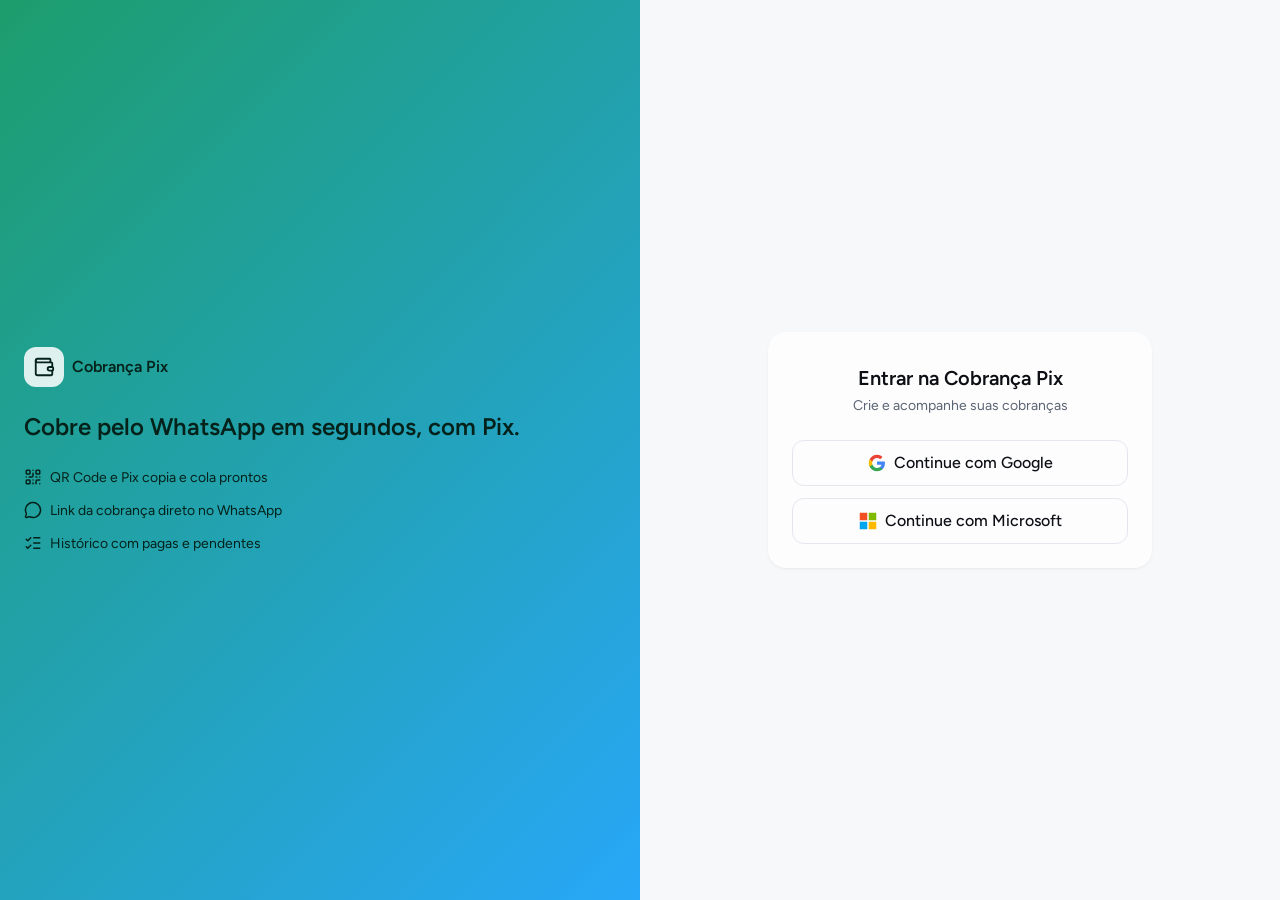
==== login/index.html @ 99c98aac "Add files via upload" ====
<!doctype html>
<html lang="pt-BR"><head><link rel="stylesheet" crossorigin="anonymous" href="../css/main.1mgw9ih.css"><script data-track="">
(function () {
  var cfg = {"appId":"84fa9132-99d2-4d0a-8818-db6a992c9d3e","deployId":"18c16224-7fca-413d-88d0-ad668a0b59cf","baseUrl":"https://beta.mitralab.io/audience","publicPath":"/public/v1/batches","authenticatedPath":"/api/v1/batches","contentType":"text/plain;charset=UTF-8","hostParam":"previewHost","publishedSurface":"published","builderSurface":"builder","sessionStore":"localStorage","sessionKey":"mitra_usage_session_84fa9132-99d2-4d0a-8818-db6a992c9d3e","policyKey":"mitra_usage_policy_84fa9132-99d2-4d0a-8818-db6a992c9d3e","previewKey":"mitra_usage_preview_84fa9132-99d2-4d0a-8818-db6a992c9d3e","parentKey":"mitra_usage_parent_84fa9132-99d2-4d0a-8818-db6a992c9d3e","deviceKey":"mitra_usage_device","authKey":"mitra_auth_84fa9132-99d2-4d0a-8818-db6a992c9d3e","legacyAuthKey":"mitra-session","probeKey":"mitra_usage_probe","tickMs":15000,"firstIntervalMs":30000,"intervalMs":600000,"minIntervalMs":60000,"maxIntervalMs":3600000,"maxRetryAfterMs":86400000,"idleTimeoutMs":1800000,"maxSessionMs":43200000,"activityWindowMs":60000,"minSessionMs":60000,"maxCreditMs":45000,"maxKeepaliveBytes":61440,"maxEvents":50,"maxPending":20,"maxPathKeys":200,"maxPath":1024,"maxOrigin":512};

  var start = function () {
    try {
      var now = function () { return Date.now(); };

      var uuid = function () {
        try { return crypto.randomUUID(); } catch (e) {
          return "xxxxxxxx-xxxx-4xxx-yxxx-xxxxxxxxxxxx".replace(/[xy]/g, function (c) {
            var r = (Math.random() * 16) | 0;
            return (c === "x" ? r : ((r & 0x3) | 0x8)).toString(16);
          });
        }
      };

      var uuidV7 = function () {
        var r = uuid().replace(/-/g, "");
        var ts = ("000000000000" + now().toString(16)).slice(-12);
        var variant = ((parseInt(r.charAt(16), 16) & 0x3) | 0x8).toString(16);
        return ts.slice(0, 8) + "-" + ts.slice(8) + "-7" + r.slice(1, 4) + "-"
          + variant + r.slice(17, 20) + "-" + r.slice(20);
      };

      var openStore = function (name) {
        var live = true, memo = {};
        try {
          window[name].setItem(cfg.probeKey, "1");
          window[name].removeItem(cfg.probeKey);
        } catch (e) { live = false; }
        return {
          get: function (key) {
            if (live) {
              try { return window[name].getItem(key); } catch (e) { live = false; }
            }
            return Object.prototype.hasOwnProperty.call(memo, key) ? memo[key] : null;
          },
          set: function (key, value) {
            if (live) {
              try { window[name].setItem(key, value); return; } catch (e) { live = false; }
            }
            memo[key] = value;
          }
        };
      };

      var local = openStore("localStorage");
      var tab = openStore("sessionStorage");
      var store = cfg.sessionStore === "localStorage" ? local : openStore(cfg.sessionStore);

      var framed = true;
      try { framed = window.parent !== window; } catch (e) { framed = true; }
      var previewed = String(location.hash || "").indexOf(cfg.hostParam) !== -1;
      if (previewed) { tab.set(cfg.previewKey, "1"); }
      var surface = previewed || (framed && tab.get(cfg.previewKey))
        ? cfg.builderSurface
        : cfg.publishedSurface;

      var declaredHost = function () {
        try {
          return new URLSearchParams(String(location.hash || "").replace(/^#/, ""))
            .get(cfg.hostParam);
        } catch (e) { return null; }
      };

      var addressOf = function (value) {
        try {
          var url = new URL(value);
          if (!/^https?:$/.test(url.protocol)) { return null; }
          if (url.origin.length > cfg.maxOrigin || url.origin === location.origin) { return null; }
          // a referrer policy trims the address down to the origin plus "/", so a bare root
          // tells nothing about the path
          var whole = url.pathname === "/" ? url.origin : url.origin + url.pathname;
          return whole.length <= cfg.maxOrigin ? whole : url.origin;
        } catch (e) { return null; }
      };

      var framedAddress = function () {
        var referred = null;
        try { referred = addressOf(String(document.referrer || "")); } catch (e) {}
        var top = null;
        try {
          // the chain carries origins only, and Firefox carries no chain at all
          var chain = location.ancestorOrigins;
          top = chain && chain.length ? addressOf(String(chain[chain.length - 1])) : null;
        } catch (e) {}
        if (!referred || !top) { return referred || top; }
        // the referrer names the immediate parent, so under nesting it can be the intermediary;
        // the top wins and the intermediary path does not travel pinned to it
        try { return new URL(referred).origin === top ? referred : top; } catch (e) { return top; }
      };

      var parentKey = cfg.parentKey + "_" + surface;
      var declared = surface === cfg.builderSurface ? declaredHost() : null;
      var parentOrigin = null;
      if (declared) {
        parentOrigin = addressOf(declared);
        tab.set(parentKey, parentOrigin || "");
      } else if (framed) {
        parentOrigin = addressOf(tab.get(parentKey) || "");
        if (!parentOrigin) {
          parentOrigin = framedAddress();
          if (parentOrigin) { tab.set(parentKey, parentOrigin); }
        }
      }

      var sessionKey = cfg.sessionKey + "_" + surface;
      if (!cfg.baseUrl) { return; }

      var deviceId = local.get(cfg.deviceKey) || uuid();
      local.set(cfg.deviceKey, deviceId);

      var UUID = /^[0-9a-f]{8}-[0-9a-f]{4}-[0-9a-f]{4}-[0-9a-f]{4}-[0-9a-f]{12}$/i;
      var subject = function (value) {
        return typeof value === "string" && UUID.test(value) ? value : null;
      };

      var claimsOf = function (token) {
        try {
          var part = token.split(".")[1];
          if (!part) { return null; }
          var base64 = part.replace(/-/g, "+").replace(/_/g, "/");
          var claims = JSON.parse(atob(base64 + "====".slice(0, (4 - (base64.length % 4)) % 4)));
          return claims && typeof claims === "object" ? claims : null;
        } catch (e) { return null; }
      };

      var storedAuth = function (key) {
        try {
          var raw = local.get(key);
          var auth = raw ? JSON.parse(raw) : null;
          if (!auth) { return null; }
          var token = String(auth.token == null ? "" : auth.token)
            .replace(/^\s*(?:bearer\s+)+/i, "").trim();
          var claims = claimsOf(token);
          if (claims && claims.app_id && claims.app_id !== cfg.appId) { return null; }
          var id = subject(auth.user && auth.user.id) || subject(claims && claims.sub);
          if (!token.length && !id) { return null; }
          return { id: id, bearer: token.length ? token : null };
        } catch (e) { return null; }
      };

      var identity = function () {
        var app = storedAuth(cfg.authKey), legacy = storedAuth(cfg.legacyAuthKey);
        var named = (app && app.id ? app : null) || (legacy && legacy.id ? legacy : null);
        return named || app || legacy || { id: null, bearer: null };
      };

      var route = function () {
        // the fragment is read on purpose for the surface, but a name=value segment in it is
        // a parameter, not a route, and the builder carries the preview credential there
        var head = String(location.hash || "").split(/[?&]/)[0];
        var hash = head.indexOf("=") === -1 ? head : "";
        return (location.pathname + hash).slice(0, cfg.maxPath);
      };

      var pathKey = function (value) {
        var hash = 0x811c9dc5;
        for (var i = 0; i < value.length; i += 1) {
          hash = Math.imul(hash ^ value.charCodeAt(i), 0x01000193) >>> 0;
        }
        return hash.toString(36);
      };

      var landed = route();
      var session = null, pending = [], intervalMs = cfg.firstIntervalMs, retired = null;
      var failures = 0, stopped = false, sentEngagedMs = -1;
      var lastTickAt = now(), lastFlushAt = now(), lastActivityAt = now();
      var wasVisible = document.visibilityState === "visible";
      var policy = {
        checkpointIntervalMs: cfg.intervalMs,
        idleTimeoutMs: cfg.idleTimeoutMs,
        maxSessionMs: cfg.maxSessionMs,
        activityWindowMs: cfg.activityWindowMs
      };

      var bounded = function (value, floor, ceiling, fallback) {
        return typeof value === "number" && isFinite(value) && value >= floor
          ? Math.min(value, ceiling)
          : fallback;
      };

      var applyPolicy = function (source) {
        if (!source) { return; }
        policy.checkpointIntervalMs = bounded(
          source.checkpointIntervalMs, cfg.minIntervalMs, cfg.maxIntervalMs, cfg.intervalMs);
        policy.idleTimeoutMs = bounded(
          source.idleTimeoutMs, cfg.minSessionMs, cfg.idleTimeoutMs, cfg.idleTimeoutMs);
        policy.maxSessionMs = bounded(
          source.maxSessionMs, cfg.minSessionMs, cfg.maxSessionMs, cfg.maxSessionMs);
        // idle is the ceiling because a wider window credits a parked tab for the whole window
        policy.activityWindowMs = bounded(
          source.activityWindowMs, cfg.tickMs, policy.idleTimeoutMs,
          Math.min(cfg.activityWindowMs, policy.idleTimeoutMs));
      };

      var savePolicy = function () {
        try { store.set(cfg.policyKey, JSON.stringify(policy)); } catch (e) {}
      };

      try { applyPolicy(JSON.parse(store.get(cfg.policyKey) || "null")); } catch (e) {}

      var closed = function (s) { return s.finalSeq > 0 && s.finalSeq === s.seq; };

      // lastSeenAt stands in for a record the script before creditedAt wrote: it also only moved on credit
      var creditedTo = function (s) {
        return typeof s.creditedAt === "number" ? s.creditedAt : s.lastSeenAt;
      };

      var valid = function (s) {
        return !!s && typeof s.id === "string" && Array.isArray(s.pathKeys)
          && [s.seq, s.finalSeq, s.startedAt, s.lastSeenAt, s.engagedMs, s.pathCount]
            .every(function (value) { return typeof value === "number" && isFinite(value); });
      };

      var save = function (s) {
        try { store.set(sessionKey, JSON.stringify(s)); } catch (e) {}
      };

      var snapshotOf = function (s, final) {
        var ageMs = Math.max(0, s.lastSeenAt - s.startedAt);
        var idleMs = Math.max(0, now() - s.lastSeenAt);
        s.seq += 1;
        return {
          eventId: uuid(),
          sessionId: s.id,
          seq: s.seq,
          final: !!final,
          appId: cfg.appId,
          deployId: s.deployId || cfg.deployId,
          deviceId: deviceId,
          userId: s.userId || null,
          // the age stands still after a wall clock jumped back while the credit goes on, and the
          // trim is for that; it is not what keeps a credit from being counted twice
          engagedMs: Math.min(s.engagedMs, ageMs),
          ageMs: ageMs,
          idleMs: idleMs,
          entryPath: s.entryPath,
          lastPath: s.lastPath,
          pathCount: s.pathCount,
          origin: location.origin,
          parentOrigin: parentOrigin || null,
          attributes: {},
          surface: surface
        };
      };

      var queue = function (snap) {
        pending.push(snap);
        while (pending.length > cfg.maxPending) { pending.shift(); }
      };

      var openSession = function (at, user) {
        return {
          id: uuidV7(),
          seq: 0,
          finalSeq: 0,
          deployId: cfg.deployId,
          userId: user,
          startedAt: at,
          lastSeenAt: at,
          creditedAt: at,
          engagedMs: 0,
          entryPath: landed,
          lastPath: landed,
          pathCount: 1,
          pathKeys: [pathKey(landed)]
        };
      };

      var current = function () {
        var stored = null;
        try {
          var raw = store.get(sessionKey);
          stored = raw ? JSON.parse(raw) : null;
        } catch (e) { stored = null; }
        var s = null;
        if (valid(stored)) {
          s = stored;
        } else if (valid(session)) {
          s = session;
          local.set(cfg.deviceKey, deviceId);
        }
        if (!s) { return null; }
        if (now() - s.lastSeenAt > policy.idleTimeoutMs
          || now() - s.startedAt > policy.maxSessionMs) {
          if (!closed(s)) {
            queue(snapshotOf(s, true));
            s.finalSeq = s.seq;
            save(s);
          }
          retired = s;
          return null;
        }
        return s;
      };

      var tick = function () {
        var at = now();
        // a wall clock that jumped back would hold the activity window open for the whole jump
        lastActivityAt = Math.min(lastActivityAt, at);
        var active = wasVisible && at - lastActivityAt < policy.activityWindowMs;
        var credit = active ? Math.min(Math.max(0, at - lastTickAt), cfg.maxCreditMs) : 0;
        wasVisible = document.visibilityState === "visible";
        lastTickAt = at;
        session = current();
        var user = identity().id;
        var handedOver = !!session && !!user && !!session.userId && session.userId !== user;
        if (handedOver) {
          if (!closed(session)) {
            queue(snapshotOf(session, true));
            session.finalSeq = session.seq;
            save(session);
          }
          retired = session;
          session = null;
        }
        if (!session) {
          if (retired) {
            // the rotation hands the credit over, so the clock another tab already credited in the
            // record that left stays out of the one that opens. An edge ahead of now is a wall clock
            // that jumped back, and clamping by it would hold the next session back for the jump.
            var handed = at - creditedTo(retired);
            if (handed >= 0) { credit = Math.min(credit, handed); }
          }
          if (credit <= 0) { return; }
          session = openSession(at - credit, user);
          retired = null;
          sentEngagedMs = -1;
        } else {
          retired = null;
          if (!session.userId && user) { session.userId = user; }
          // the tabs of the app share the session but not their ticks
          session.creditedAt = Math.min(creditedTo(session), at);
          credit = Math.min(credit, at - session.creditedAt);
        }
        if (credit > 0) {
          session.engagedMs += credit;
          session.lastSeenAt = Math.max(session.lastSeenAt, at);
          session.creditedAt = at;
          if (closed(session)) { session.finalSeq = 0; }
        }
        var path = route();
        if (path !== session.lastPath) {
          session.lastPath = path;
          var key = pathKey(path);
          if (session.pathKeys.indexOf(key) === -1 && session.pathKeys.length < cfg.maxPathKeys) {
            session.pathKeys.push(key);
            session.pathCount += 1;
          }
        }
        save(session);
      };

      var body = function (batch) { return JSON.stringify({ snapshots: batch }); };

      var retryAfterMs = function (value) {
        var raw = String(value || "").trim();
        if (!raw) { return null; }
        if (/^\d+$/.test(raw)) { return parseInt(raw, 10) * 1000; }
        var at = Date.parse(raw);
        return isNaN(at) ? null : Math.max(0, at - now());
      };

      var backOff = function (failure) {
        failures += 1;
        var floor = retryAfterMs(failure && failure.retryAfter);
        var wait = floor === null
          ? cfg.minIntervalMs * Math.pow(2, Math.min(failures, 6)) * (0.85 + Math.random() * 0.3)
          : floor * (1 + Math.random() * 0.3);
        var ceiling = floor === null ? cfg.maxIntervalMs : cfg.maxRetryAfterMs;
        intervalMs = Math.min(ceiling, Math.max(cfg.minIntervalMs, Math.round(wait)));
      };

      var post = function (batch, bearer) {
        var headers = { "Content-Type": cfg.contentType };
        if (bearer) { headers.Authorization = "Bearer " + bearer; }
        return fetch(cfg.baseUrl + (bearer ? cfg.authenticatedPath : cfg.publicPath), {
          method: "POST", headers: headers, body: body(batch)
        }).then(function (response) {
          if (bearer && (response.status === 401 || response.status === 403)) {
            return post(batch, null);
          }
          if (!response.ok) {
            return Promise.reject({
              status: response.status, retryAfter: response.headers.get("Retry-After")
            });
          }
          return response.json().catch(function () { return null; });
        });
      };

      var checkpoint = function () {
        tick();
        if (stopped) { return; }
        var live = !!session && session.engagedMs > 0 && session.engagedMs !== sentEngagedMs;
        if (!pending.length && !live) { return; }
        lastFlushAt = now();
        var carried = pending.slice(0, cfg.maxEvents - (live ? 1 : 0));
        var snap = live ? snapshotOf(session, false) : null;
        if (snap) { save(session); }
        post(carried.concat(snap ? [snap] : []), identity().bearer).then(function (answer) {
          pending = pending.slice(carried.length);
          failures = 0;
          if (snap) { sentEngagedMs = snap.engagedMs; }
          if (answer) { applyPolicy(answer); savePolicy(); }
          intervalMs = policy.checkpointIntervalMs;
          if (answer && answer.stop === true) { stopped = true; }
        }).catch(backOff);
      };

      var bytes = function (text) {
        try { return new Blob([text]).size; } catch (e) { return text.length; }
      };

      var finish = function () {
        tick();
        if (stopped) { return; }
        var live = !!session && session.engagedMs > 0 && !closed(session);
        if (!pending.length && !live) { return; }
        var carried = pending.slice(0, cfg.maxEvents - (live ? 1 : 0));
        var snap = live ? snapshotOf(session, true) : null;
        if (snap) { save(session); }
        var payload = body(carried.concat(snap ? [snap] : []));
        var settled = false;
        var settle = function () {
          if (settled) { return; }
          settled = true;
          pending = pending.slice(carried.length);
          lastFlushAt = now();
          if (snap) {
            sentEngagedMs = snap.engagedMs;
            session.finalSeq = session.seq;
            save(session);
          }
        };
        var beacon = function () {
          try {
            var blob = new Blob([payload], { type: cfg.contentType });
            if (navigator.sendBeacon(cfg.baseUrl + cfg.publicPath, blob)) { settle(); }
          } catch (e) {}
        };
        var bearer = identity().bearer;
        if (bearer && bytes(payload) <= cfg.maxKeepaliveBytes) {
          try {
            fetch(cfg.baseUrl + cfg.authenticatedPath, {
              method: "POST", keepalive: true, body: payload,
              headers: { "Content-Type": cfg.contentType, Authorization: "Bearer " + bearer }
            }).then(function (response) {
              if (!response.ok) { beacon(); }
            }).catch(beacon);
            settle();
            return;
          } catch (e) {}
        }
        beacon();
      };

      var loop = function () {
        try {
          tick();
          if (now() - lastFlushAt >= intervalMs) { checkpoint(); }
        } catch (e) {}
        setTimeout(loop, cfg.tickMs);
      };
      setTimeout(loop, cfg.tickMs);

      var touched = function () { lastActivityAt = now(); };

      // scroll does not bubble, so only the capture phase sees an inner container scrolling
      ["pointerdown", "keydown", "scroll", "wheel"].forEach(function (type) {
        window.addEventListener(type, touched, { passive: true, capture: true });
      });

      document.addEventListener("visibilitychange", function () {
        try {
          if (document.visibilityState === "hidden") { finish(); } else { touched(); tick(); }
        } catch (e) {}
      });
      window.addEventListener("pagehide", function () { try { finish(); } catch (e) {} });

      var onRouteChange = function () { try { tick(); touched(); } catch (e) {} };
      window.addEventListener("hashchange", onRouteChange);
      window.addEventListener("popstate", onRouteChange);
      ["pushState", "replaceState"].forEach(function (name) {
        var original = history[name];
        if (typeof original !== "function") { return; }
        history[name] = function () {
          var result = original.apply(this, arguments);
          onRouteChange();
          return result;
        };
      });

      session = current();
      if (pending.length) { checkpoint(); }
    } catch (e) {}
  };

  try {
    if (window.__mitraUsage) { return; }
    window.__mitraUsage = 1;
    if (document.prerendering) {
      document.addEventListener("prerenderingchange", start, { once: true });
    } else {
      start();
    }
  } catch (e) {}
})();
</script><script>(function () {
  if (window.parent === window) return;
  var cfg = {"type":"mitra-preview-runtime-error","hostParam":"previewHost","sessionParams":["previewToken","previewRefreshToken","previewHost"],"cap":5,"deployId":"18c16224-7fca-413d-88d0-ad668a0b59cf","appId":"84fa9132-99d2-4d0a-8818-db6a992c9d3e"};
  var host = null;
  try {
    host = new URLSearchParams(window.location.hash.replace(/^#/, "")).get(cfg.hostParam);
    if (host) host = new URL(host).origin;
  } catch (e) {
    return;
  }
  if (!host) return;
  var sent = 0;

  function text(value, max) {
    if (value === undefined || value === null || value === "") return null;
    var s = String(value);
    if (s === "[object Object]") {
      try { s = JSON.stringify(value); } catch (e) { /* keep the generic string */ }
    }
    return s.slice(0, max);
  }

  function pageHref() {
    var base = window.location.href.split("#")[0];
    var kept = window.location.hash.replace(/^#/, "").split("&").filter(function (part) {
      var name = part.split("=")[0];
      return part && cfg.sessionParams.indexOf(name) === -1;
    });
    return kept.length ? base + "#" + kept.join("&") : base;
  }

  function report(kind, message, source, line, stack) {
    if (sent >= cfg.cap) return;
    sent += 1;
    try {
      window.parent.postMessage({
        type: cfg.type,
        deployId: cfg.deployId,
        appId: cfg.appId,
        kind: kind,
        message: text(message, 2000) || kind,
        source: text(source, 500),
        line: typeof line === "number" ? line : null,
        stack: text(stack, 8000),
        href: pageHref()
      }, host);
    } catch (e) { /* the parent went away or refused the message */ }
  }

  window.addEventListener("error", function (event) {
    var error = event.error;
    report("error", event.message || (error && error.message), event.filename, event.lineno, error && error.stack);
  });
  window.addEventListener("unhandledrejection", function (event) {
    var reason = event.reason;
    report("unhandledrejection", reason && reason.message ? reason.message : reason, null, null, reason && reason.stack);
  });
})();</script><script>window.__mitraEnv={"appId":"84fa9132-99d2-4d0a-8818-db6a992c9d3e","deployId":"18c16224-7fca-413d-88d0-ad668a0b59cf","authPageUrl":"https://app.infusion.cloud/sdk-auth.html?brand=infusion"};</script>
    <meta charset="UTF-8">
    <link rel="icon" type="image/svg+xml" href="data:image/svg+xml,%3Csvg%20xmlns%3D%22http%3A%2F%2Fwww.w3.org%2F2000%2Fsvg%22%20viewBox%3D%220%200%2064%2064%22%3E%3Cdefs%3E%3ClinearGradient%20id%3D%22g%22%20x1%3D%220%22%20y1%3D%220%22%20x2%3D%221%22%20y2%3D%221%22%3E%3Cstop%20offset%3D%220%22%20stop-color%3D%22%231D9D6C%22%2F%3E%3Cstop%20offset%3D%221%22%20stop-color%3D%22%2328A7F8%22%2F%3E%3C%2FlinearGradient%3E%3C%2Fdefs%3E%3Crect%20width%3D%2264%22%20height%3D%2264%22%20rx%3D%2214%22%20fill%3D%22url(%23g)%22%2F%3E%3Ctext%20x%3D%2232%22%20y%3D%2243%22%20text-anchor%3D%22middle%22%20font-family%3D%22Figtree%2C%20Arial%2C%20sans-serif%22%20font-size%3D%2234%22%20font-weight%3D%22700%22%20fill%3D%22%23fff%22%3EC%3C%2Ftext%3E%3C%2Fsvg%3E">
    <meta name="viewport" content="width=device-width, initial-scale=1.0">
    <link rel="preconnect" href="https://fonts.googleapis.com">
    <link rel="preconnect" href="https://fonts.gstatic.com" crossorigin="">
    <link href="https://fonts.googleapis.com/css2?family=Figtree:wght@400;500;600;700&amp;display=swap" rel="stylesheet">
    <title>Cobrança Pix</title>
    <script type="module" crossorigin="" src="../js/index-9KBraAPT.1uie270.js"></script>
    <link rel="stylesheet" crossorigin="" href="../css/index-BUA31bqW.rcya42.css">
  <style type="text/css" class="abn_style" nonce="undefined">#AC_ad,#AD_160,#AD_300,#AD_468x60,#AD_ROW,#AD_text,#ADbox,#Ad-3-Slider,#Ad-4-Slider,#Ad-Container,#Ad-Content,#Ad-Top,#AdBar,#AdBigBox,#AdBillboard,#AdBlockDialog,#AdBottomLeader,#AdBottomRight,#AdBox2,#AdColumn,#AdContainerTop,#AdContent,#AdDisclaimer,#AdMiddle,#AdPopUp,#AdRectangleBanner,#AdSense1,#AdSense2,#AdSense3,#AdServer,#AdSkyscraper,#AdSlot_megabanner,#AdSpaceLeaderboard,#AdTop,#AdTopLeader,#AdWidgetContainer,#AdWrapperSuperCA,#AdZone1,#AdZone2,#Ad_BelowContent,#Ad_Block,#Ad_TopLeaderboard,#Adbanner,#Adlabel,#AdsBannerTop,#AdsBillboard,#AdsBottomContainer,#AdsContent,#AdsDiv,#AdsFrame,#AdsPubperform,#AdsRight,#AdsSky,#AdsTopContainer,#AdsWrap,#Ads_BA_BS,#Ads_BA_BUT,#Ads_BA_BUT2,#Ads_BA_BUT_box,#Ads_BA_CAD,#Ads_BA_CAD2,#Ads_BA_FLB,#Ads_BA_SKY,#Ads_BA_VID,#Ads_TFM_BS,#Ads_google_bottom_wide,#Adsense300x250,#AdsenseBottom,#AdsenseTop,#Adsterra,#Adv10,#Adv11,#Adv8,#Adv9,#AdvContainer,#AdvFooter,#AdvHeader,#Adv_Footer,#AdvertMid1,#AdvertMid2,#AdvertMpu,#AdvertPanel,#AdvertText,#AdvertiseFrame,#Advertisement1,#Advertisement2,#AdvertisementDiv,#AdvertisementLeaderboard,#Advertisements,#AdvertisingDiv_0,#Advertorial,#Advertorials,#AnchorAd,#ArticleContentAd,#Banner728x90,#BannerAd,#BannerAds,#BannerAdvert,#BannerAdvertisement,#BigBoxAd,#BigboxAdUnit,#BodyAd,#BodyTopAds,#Body_Ad8_divAdd,#BotAd,#BottomAdContainer,#BottomRightAdWrapper,#ButtonAd,#ContentAd,#Content_CA_AD_0_BC,#Content_CA_AD_1_BC,#DFP_top_leaderboard,#FooterAd,#FooterAdBlock,#FooterAdContainer,#FreeStarVideoAdContainer,#GoogleAd,#GoogleAd1,#GoogleAd2,#GoogleAd3,#GoogleAdRight,#GoogleAdTop,#GoogleAdsense,#HP1-ad,#HP2-ad,#HeadAd,#HeaderAD,#HeaderAd,#HeaderAdBlock,#HeaderAdsBlock,#HeaderTopBanner,#HeaderTopBannerADV,#HeroAd,#HomeAd1,#IFrameAd,#IFrameAd1,#IK-ad-area,#IK-ad-block,#IM_AD,#LayoutBottomAdBox,#LayoutHomeAdBoxBottom,#LeftAd,#LeftAd1,#MPUAdSpace,#MPUadvertising,#MainAd,#NR-Ads,#Player_Playoncontent,#Player_Playoncontent_footer,#PromotionAdBox,#PublicidadCentro,#PublicidadSuperior,#Publicidade,#RightAd,#RightAdBlock,#RightAdSpace,#RightAdvertisement,#SidebarAd,#SidebarAdContainer,#SitenavAdslot,#SkyAd,#SkyscraperAD,#SponsoredAd,#SponsoredAds,#SponsoredLinks,#SponsorsAds,#StickyBannerAd,#Top-ad,#TopADs,#TopAd,#TopAd0,#TopAdBox,#TopAdContainer,#TopAdPlacement,#TopAdPos,#TopAdTable,#TopAdvert,#TopBannerAd,#TopRightRadvertisement,#VPNAdvert,#WelcomeAd,#aad-header-1,#aad-header-2,#aad-header-3,#ab_adblock,#above-comments-ad,#above-fold-ad,#above-footer-ads,#aboveAd,#aboveNodeAds,#above_button_ad,#aboveplayerad,#abovepostads,#abp-killer,#acm-ad-tag-lawrence_dfp_mobile_arkadium,#ad--article--home-mobile-paramount-wrapper,#ad--article-bottom-wrapper,#ad--article-top,#ad--sidebar,#ad-0,#ad-1,#ad-125x125,#ad-160,#ad-160x600,#ad-2,#ad-2-160x600,#ad-230x100-1,#ad-250,#ad-250x300,#ad-3,#ad-3-300x250,#ad-300,#ad-300-250,#ad-300-additional,#ad-300-detail,#ad-300-sidebar,#ad-300X250-2,#ad-300a,#ad-300b,#ad-300x250,#ad-300x250-0,#ad-300x250-2,#ad-300x250-b,#ad-300x250-sidebar,#ad-300x250-wrapper,#ad-300x250_mid,#ad-300x250_mobile,#ad-300x250_top,#ad-300x40-5,#ad-300x600_top,#ad-4,#ad-5,#ad-6,#ad-635x40-1,#ad-7,#ad-728,#ad-728-90,#ad-728x90,#ad-8,#ad-9,#ad-Content_1,#ad-Content_2,#ad-Rectangle_1,#ad-Rectangle_2,#ad-Superbanner,#ad-a,#ad-ads,#ad-advertorial,#ad-affiliate,#ad-after,#ad-anchor,#ad-around-the-web,#ad-article,#ad-article-in,#ad-aside-1,#ad-background,#ad-ban,#ad-banner-1,#ad-banner-atf,#ad-banner-bottom,#ad-banner-btf,#ad-banner-desktop,#ad-banner-image,#ad-banner-placement,#ad-banner-top,#ad-banner-wrap,#ad-banner_atf-label,#ad-bar,#ad-base,#ad-bb-content,#ad-below-content,#ad-bg,#ad-big,#ad-bigbox,#ad-bigsize,#ad-billboard,#ad-billboard-atf,#ad-billboard-bottom,#ad-billboard01,#ad-blade,#ad-block,#ad-block-125,#ad-block-aa,#ad-block-bottom,#ad-block-container,#ad-block__overlay,#ad-block_overlay,#ad-border,#ad-bottom,#ad-bottom-banner,#ad-bottom-bnr,#ad-bottom-fixed,#ad-bottom-right-container,#ad-bottom-wrapper,#ad-box,#ad-box-1,#ad-box-2,#ad-box-bottom,#ad-box-halfpage,#ad-box-leaderboard,#ad-box-left,#ad-box-rectangle,#ad-box-rectangle-2,#ad-box-right,#ad-box1,#ad-box2,#ad-boxes,#ad-break,#ad-bs,#ad-btm,#ad-buttons,#ad-campaign,#ad-case,#ad-center,#ad-chips,#ad-circfooter,#ad-code,#ad-col,#ad-container-banner,#ad-container-fullpage,#ad-container-inner,#ad-container-leaderboard,#ad-container-mpu,#ad-container-outer,#ad-container-overlay,#ad-container-top-placeholder,#ad-container1,#ad-contentad,#ad-desktop-bottom,#ad-desktop-takeover-home,#ad-desktop-takeover-int,#ad-desktop-top,#ad-desktop-wrap,#ad-discover,#ad-display-ad,#ad-display-ad-placeholder,#ad-div-leaderboard,#ad-drawer,#ad-ear,#ad-extra-flat,#ad-featured-right,#ad-fixed-bottom,#ad-flex-top,#ad-flyout,#ad-footer-728x90,#ad-framework-top,#ad-front-btf,#ad-front-footer,#ad-full-width,#ad-fullbanner-btf,#ad-fullbanner-outer,#ad-fullwidth,#ad-googleAdSense,#ad-gutter-left,#ad-gutter-right,#ad-halfpage,#ad-halfpage1,#ad-halfpage2,#ad-head,#ad-header-1,#ad-header-2,#ad-header-3,#ad-header-banner,#ad-header-left,#ad-header-mad,#ad-header-mobile,#ad-header-right,#ad-holder,#ad-horizontal,#ad-horizontal-header,#ad-horizontal-top,#ad-incontent,#ad-index,#ad-inline-block,#ad-label2,#ad-large-banner-top,#ad-large-header,#ad-lb-secondary,#ad-leadboard1,#ad-leadboard2,#ad-leader,#ad-leader-atf,#ad-leader-container,#ad-leader-wrapper,#ad-leaderboard,#ad-leaderboard-atf,#ad-leaderboard-bottom,#ad-leaderboard-container,#ad-leaderboard-footer,#ad-leaderboard-header,#ad-leaderboard-spot,#ad-leaderboard-top,#ad-leaderboard970x90home,#ad-leaderboard970x90int,#ad-leaderboard_bottom,#ad-leadertop,#ad-lrec,#ad-m-rec-content,#ad-main,#ad-main-bottom,#ad-main-top,#ad-manager,#ad-masthead,#ad-medium,#ad-medium-lower,#ad-medium-rectangle,#ad-medrec,#ad-medrec__first,#ad-mid,#ad-mid-rect,#ad-middle,#ad-midpage,#ad-minibar,#ad-module,#ad-mpu,#ad-mrec,#ad-mrec2,#ad-new,#ad-north,#ad-one,#ad-other,#ad-output,#ad-overlay,#ad-page-1,#ad-pan3l,#ad-panel,#ad-pencil,#ad-performance,#ad-performanceFullbanner1,#ad-performanceRectangle1,#ad-placeholder,#ad-placeholder-horizontal,#ad-placeholder-vertical,#ad-placement,#ad-plate,#ad-player,#ad-popup,#ad-popup-home,#ad-popup-int,#ad-post,#ad-promo,#ad-push,#ad-pushdown,#ad-r,#ad-rec-atf,#ad-rec-btf,#ad-rec-btf-top,#ad-rect,#ad-rectangle,#ad-rectangle1,#ad-rectangle1-outer,#ad-rectangle2,#ad-rectangle3,#ad-results,#ad-right,#ad-right-bar-tall,#ad-right-container,#ad-right-sidebar,#ad-right-top,#ad-right2,#ad-right3,#ad-row,#ad-section,#ad-separator,#ad-shop,#ad-side,#ad-side-text,#ad-sidebar,#ad-sidebar-btf,#ad-sidebar-container,#ad-sidebar-mad,#ad-sidebar-mad-wrapper,#ad-sidebar1,#ad-sidebar2,#ad-site-header,#ad-skin,#ad-skm-below-content,#ad-sky,#ad-skyscraper,#ad-slideshow,#ad-slideshow2,#ad-slot,#ad-slot-1,#ad-slot-2,#ad-slot-3,#ad-slot-4,#ad-slot-5,#ad-slot-502,#ad-slot-lb,#ad-slot-right,#ad-slot-top,#ad-slot1,#ad-slot2,#ad-slot4,#ad-slug-wrapper,#ad-small-banner,#ad-space,#ad-space-big,#ad-splash,#ad-sponsors,#ad-spot,#ad-spot-bottom,#ad-spot-one,#ad-standard,#ad-standard-wrap,#ad-stickers,#ad-sticky-footer-container,#ad-story-right,#ad-story-top,#ad-stripe,#ad-target,#ad-teaser,#ad-text,#ad-three,#ad-top-250,#ad-top-300x250,#ad-top-728,#ad-top-banner,#ad-top-leaderboard,#ad-top-left,#ad-top-lock,#ad-top-low,#ad-top-right,#ad-top-right-container,#ad-top-text-low,#ad-top-wrap,#ad-top-wrapper,#ad-tower,#ad-two,#ad-undefined,#ad-unit-right-bottom-160-600,#ad-unit-right-middle-300-250,#ad-unit-top-banner,#ad-vip-article,#ad-west,#ad-wide-leaderboard,#ad-wrap,#ad-wrap2,#ad-wrapper-728x90,#ad-wrapper-footer-1,#ad-wrapper-main-1,#ad-wrapper-sidebar-1,#ad-wrapper-top-1,#ad1-placeholder,#ad125x125,#ad160,#ad160600,#ad160x600,#ad250,#ad300,#ad300-250,#ad300_250,#ad336,#ad336x280,#ad4,#ad468,#ad468x60,#ad480x60,#ad6,#ad600,#ad728,#ad72890,#ad728Box,#ad728Header,#ad728Mid,#ad728Top,#ad728Wrapper,#ad728X90,#ad728foot,#ad728h,#ad728top,#ad728x90,#ad728x90_1,#ad90,#ad900,#ad970,#ad970x90_exp,#adATF300x250,#adATF728x90,#adATFLeaderboard,#adAside,#adBTF300x250,#adBadges,#adBanner1,#adBanner336x280,#adBannerBottom,#adBannerHeader,#adBannerSpacer,#adBannerTable,#adBannerTop,#adBar,#adBelt,#adBillboard,#adBlock01,#adBlockAlert,#adBlockAlertWrap,#adBlockBanner,#adBlockContainer,#adBlockContent,#adBlockDetect,#adBlockOverlay,#adBlockerModal,#adBlocks,#adBottom,#adBox,#adBrandDev,#adBrandingStation,#adBreak,#adCarousel,#adChannel,#adChoiceFooter,#adChoices,#adChoicesIcon,#adChoicesLogo,#adCol,#adColumn,#adColumn3,#adComponentWrapper,#adContainer,#adContainer_1,#adContainer_2,#adContainer_3,#adContent,#adContentHolder,#adContext,#adDiv,#adDiv0,#adDiv1,#adDiv300,#adDiv4,#adDiv728,#adDivContainer,#adFiller,#adFlashDiv,#adFooter,#adFot,#adFrame,#adGallery,#adGoogleText,#adHeader,#adHeaderTop,#adHeaderWrapper,#adHeading,#adHeightstory,#adHolder,#adHolder1,#adHolder2,#adHolder3,#adHolder4,#adHolder5,#adHolder6,#adHome,#adHomeTop,#adIframe,#adInPlayer,#adInhouse,#adIsland,#adLB,#adLabel,#adLarge,#adLayer,#adLayerTop,#adLayout,#adLeader,#adLeaderTop,#adLeaderboard,#adLeaderboard-middle,#adLeft,#adLink,#adLink1,#adLounge,#adLrec,#adMOBILETOP,#adMPU,#adMPUHolder,#adMain,#adMarketplace,#adMed,#adMedRect,#adMediumRectangle,#adMeld,#adMessage,#adMid2,#adMpu,#adMpuBottom,#adOuter,#adPartnerLinks,#adPlaceHolder1,#adPlaceHolder2,#adPlacement_1,#adPlacement_2,#adPlacement_3,#adPlacement_4,#adPlacement_7,#adPlacement_8,#adPlacement_9,#adPlacer,#adPopover,#adPopup,#adPosition0,#adPosition14,#adPosition5,#adPosition6,#adPosition7,#adPosition9,#adPush,#adPushdown1,#adReady,#adRight,#adRight1,#adRight2,#adRight3,#adRight4,#adRight5,#adScraper,#adSection,#adSenseBox,#adSenseModule,#adSenseWrapper,#adSet,#adSide,#adSide1-container,#adSideButton,#adSidebar,#adSite,#adSkin,#adSkinBackdrop,#adSkinLeft,#adSkinRight,#adSky,#adSkyPosition,#adSkyscraper,#adSlider,#adSlot-dmpu,#adSlot-dontMissLarge,#adSlot-leader,#adSlot-leaderBottom,#adSlot1,#adSlot2,#adSlot3,#adSlot4,#adSlug,#adSpace,#adSpaceBottom,#adSpaceHeight,#adSpacer,#adSpecial,#adSqb,#adSquare,#adStrip,#adSuperbanner,#adTag,#adText,#adTextLink,#adTile,#adTop,#adTopContent,#adTopLREC,#adTopLarge,#adTopModule,#adTower,#adUnderArticle,#adUnit,#adWideSkyscraper,#adWrap,#adWrapperSky,#ad_160,#ad_160_600,#ad_160_600_2,#ad_160x160,#ad_160x600,#ad_250,#ad_250x250,#ad_300,#ad_300_250,#ad_300_250_1,#ad_300x250,#ad_336,#ad_468_60,#ad_468x60,#ad_5,#ad_728,#ad_728_90,#ad_728x90,#ad_8,#ad_9,#ad_B1,#ad_Banner,#ad_Bottom,#ad_LargeRec01,#ad_Middle,#ad_Middle1,#ad_Pushdown,#ad_R1,#ad_Right,#ad_Top,#ad_Wrap,#ad__billboard,#ad_ad,#ad_adsense,#ad_after_header_1,#ad_anchor,#ad_area,#ad_article1_1,#ad_article1_2,#ad_article2_1,#ad_article2_2,#ad_article3_1,#ad_article3_2,#ad_banner_1,#ad_banner_468x60,#ad_banner_728x90,#ad_banner_bot,#ad_banner_top,#ad_banners,#ad_bar,#ad_bar_rect,#ad_before_header,#ad_bg,#ad_bg_image,#ad_big,#ad_bigbox,#ad_bigbox_companion,#ad_bigrectangle,#ad_billboard,#ad_block,#ad_block_0,#ad_block_1,#ad_block_2,#ad_block_mpu,#ad_bnr_atf_01,#ad_bnr_atf_02,#ad_bnr_atf_03,#ad_bnr_btf_07,#ad_bnr_btf_08,#ad_body,#ad_bottom,#ad_box_top,#ad_branding,#ad_bsb,#ad_bsb_cont,#ad_btmslot,#ad_button,#ad_buttons,#ad_cell,#ad_center,#ad_choices,#ad_close,#ad_closebtn,#ad_comments,#ad_cont,#ad_cont_superbanner,#ad_container,#ad_container_0,#ad_container_300x250,#ad_container_side,#ad_container_sidebar,#ad_container_top,#ad_content,#ad_content_1,#ad_content_2,#ad_content_3,#ad_content_fullsize,#ad_content_primary,#ad_content_right,#ad_content_top,#ad_content_wrap,#ad_contentslot_1,#ad_contentslot_2,#ad_creative_2,#ad_creative_3,#ad_creative_5,#ad_dfp_rec1,#ad_display_300_250,#ad_display_728_90,#ad_div,#ad_div_bottom,#ad_div_top,#ad_feedback,#ad_foot,#ad_footer,#ad_footer1,#ad_footerAd,#ad_frame,#ad_frame1,#ad_from_bottom,#ad_fullbanner,#ad_gallery,#ad_gallery_bot,#ad_global_300x250,#ad_global_above_footer,#ad_global_below_navbar,#ad_global_header,#ad_global_header1,#ad_global_header2,#ad_h3,#ad_halfpage,#ad_head,#ad_header,#ad_header_1,#ad_header_container,#ad_holder,#ad_home,#ad_home_middle,#ad_horizontal,#ad_houseslot_a,#ad_houseslot_b,#ad_hp,#ad_img,#ad_interthread,#ad_island,#ad_island2,#ad_label,#ad_large,#ad_large_rectangular,#ad_lateral,#ad_layer,#ad_ldb,#ad_lead1,#ad_leader,#ad_leaderBoard,#ad_leaderboard,#ad_leaderboard_top,#ad_left,#ad_left_1,#ad_left_2,#ad_left_3,#ad_left_skyscraper,#ad_left_top,#ad_leftslot,#ad_links,#ad_links_footer,#ad_lnk,#ad_lrec,#ad_lwr_square,#ad_main,#ad_main_leader,#ad_main_top,#ad_marginal,#ad_marker,#ad_mast,#ad_med_rect,#ad_medium,#ad_medium_rectangle,#ad_medium_rectangular,#ad_mediumrectangle,#ad_message,#ad_middle,#ad_middle_bottom,#ad_midstrip,#ad_mobile,#ad_module,#ad_mpu,#ad_mpu2,#ad_mpu300x250,#ad_mrec,#ad_mrec1,#ad_mrec2,#ad_mrec_intext,#ad_mrec_intext2,#ad_new,#ad_news_article,#ad_newsletter,#ad_one,#ad_overlay,#ad_overlayer,#ad_panel,#ad_panorama_top,#ad_pencil,#ad_place,#ad_placeholder,#ad_player,#ad_plugs,#ad_popup_background,#ad_popup_wrapper,#ad_post,#ad_poster,#ad_primary,#ad_publicidad,#ad_rail,#ad_rec_01,#ad_rect,#ad_rect1,#ad_rect2,#ad_rect3,#ad_rect_body,#ad_rect_bottom,#ad_rect_btf_01,#ad_rect_btf_02,#ad_rect_btf_03,#ad_rect_btf_04,#ad_rect_btf_05,#ad_rectangle,#ad_region1,#ad_region2,#ad_region3,#ad_region5,#ad_results,#ad_right,#ad_right_box {display: none !important; color: #926ced !important; background-color: #64be8e !important;}#ad_right_top,#ad_rightslot,#ad_rotator-2,#ad_rotator-3,#ad_row,#ad_row_home,#ad_rr_1,#ad_sec,#ad_sec_div,#ad_secondary,#ad_short,#ad_sidebar,#ad_sidebar1,#ad_sidebar2,#ad_sidebar3,#ad_sidebar_1,#ad_sidebar_left_container,#ad_sidebar_news,#ad_sidebar_top,#ad_sidebody,#ad_site_header,#ad_sitebar,#ad_skin,#ad_slot,#ad_slot_bottom,#ad_slot_leaderboard,#ad_small,#ad_space_top,#ad_sponsored,#ad_spot_a,#ad_spot_b,#ad_spotlight,#ad_square,#ad_squares,#ad_ss,#ad_stck,#ad_sticky_wrap,#ad_strip,#ad_superbanner,#ad_table,#ad_takeover,#ad_tall,#ad_tbl,#ad_topBanner,#ad_topScroller,#ad_top_728x90,#ad_top_banner,#ad_top_bar,#ad_top_holder,#ad_topbanner,#ad_topmob,#ad_topnav,#ad_topslot,#ad_two,#ad_txt,#ad_under_game,#ad_unit,#ad_unit1,#ad_unit2,#ad_vertical,#ad_video_abovePlayer,#ad_video_belowPlayer,#ad_video_large,#ad_video_root,#ad_wallpaper,#ad_wide,#ad_wide_box,#ad_wideboard,#ad_widget,#ad_widget_1,#ad_window,#ad_wp,#ad_wp_base,#ad_wrap,#ad_wrapper,#ad_wrapper1,#ad_wrapper2,#ad_xrail_top,#ad_zone,#adaptvcompanion,#adb-actived,#adb-enabled,#adb-enabled3,#adb-warning,#adb_bottom,#adbackground,#adbanner-container,#adbanner1,#adbannerbox,#adbannerdiv,#adbannerleft,#adbannerright,#adbannerwidget,#adbd.overdiv,#adbig,#adblade,#adblade_ad,#adblock-alert,#adblock-big,#adblock-box,#adblock-leaderboard,#adblock-modal,#adblock-msg,#adblock-overlay,#adblock-small,#adblock1,#adblock2,#adblock4,#adblockDetect,#adblockOverlay,#adblock_detected,#adblock_message,#adblock_screen,#adblock_tooltip,#adblockbottom,#adblocker_announce,#adblocker_message,#adblocker_modal_overlay,#adblocks-detected,#adbn,#adbnr,#adboard,#adbody,#adbottom,#adbottomleft,#adbottomright,#adbox--hot_news_ad,#adbox--page_bottom_ad,#adbox--page_top_ad,#adbox-inarticle,#adbox-topbanner,#adbox1,#adbox2,#adbox_content,#adbox_right,#adbutton,#adbuttons,#adcell,#adcenter,#adcenter2,#adcenter4,#adchoices-icon,#adchoicesBtn,#adclear,#adclose,#adcolContent,#adcolumn,#adcontainer2,#adcontainer3,#adcontainer5,#adcontainerRight,#adcontainer_ad_content_top,#adcontent1,#adcontent2,#adcontextlinks,#addbottomleft,#addemam-wrapper,#addvert,#adfactor-label,#adfloat,#adfooter,#adfooter_728x90,#adframe:not(frameset),#adframetop,#adfreeDeskSpace,#adhalfpage,#adhead,#adheader,#adhesionAdSlot,#adhesionUnit,#adhide,#adholder,#adholderContainerHeader,#adhome,#adhomepage,#adjacency,#adlabel,#adlabelFooter,#adlabelfooter,#adlabelheader,#adlanding,#adlayer,#adlayerContainer,#adlayerad,#adleaderboard,#adleft,#adlinks,#adlrec,#adm-inline-article-ad-1,#adm-inline-article-ad-2,#admain,#admasthead,#admid,#admobilefoot,#admobilefootinside,#admobilemiddle,#admobiletop,#admobiletopinside,#admod2,#admpubottom,#admpubottom2,#admpufoot,#admpumiddle,#admpumiddle2,#admputop2,#admsg,#adnet,#adnorth,#ados1,#ados2,#ados3,#ados4,#adplace,#adplacement,#adpos-top,#adpos2,#adposition,#adposition1,#adposition10,#adposition1_container,#adposition2,#adposition3,#adposition4,#adpositionbottom,#adrect,#adright,#adright2,#adrightbottom,#adrightrail,#adriver_middle,#adriver_top,#adrotator,#adrow,#adrow1,#adrow3,#ads-1,#ads-125,#ads-200,#ads-250,#ads-300,#ads-300-250,#ads-336x280,#ads-468,#ads-5,#ads-728x90,#ads-728x90-I3,#ads-728x90-I4,#ads-area,#ads-article-left,#ads-banner,#ads-banner-top,#ads-bar,#ads-before-content,#ads-bg,#ads-bg-mobile,#ads-billboard,#ads-block,#ads-blog,#ads-bot,#ads-bottom,#ads-col,#ads-container,#ads-container-2,#ads-container-anchor,#ads-container-single,#ads-container-top,#ads-content,#ads-content-double,#ads-footer,#ads-footer-inner,#ads-footer-wrap,#ads-google,#ads-header-728,#ads-home-468,#ads-horizontal,#ads-inread,#ads-inside-content,#ads-leader,#ads-leaderboard,#ads-leaderboard1,#ads-left-top,#ads-lrec,#ads-main,#ads-middle,#ads-mpu,#ads-outer,#ads-pagetop,#ads-panel,#ads-pop,#ads-position-header-desktop,#ads-right,#ads-right-bottom,#ads-right-skyscraper,#ads-right-top,#ads-slot,#ads-space,#ads-superBanner,#ads-text,#ads-top,#ads-top-728,#ads-top-wrap,#ads-under-rotator,#ads-vertical,#ads-vertical-wrapper,#ads-wrap,#ads1,#ads120,#ads125,#ads1_box,#ads2,#ads2_block,#ads2_box,#ads2_container,#ads3,#ads300,#ads300-250,#ads300x200,#ads300x250,#ads300x250_2,#ads336x280,#ads4,#ads468x60,#ads50,#ads7,#ads728,#ads728bottom,#ads728top,#ads728x90,#ads728x90_2,#ads728x90top,#adsBar,#adsBottom,#adsContent,#adsDisplay,#adsHeader,#adsHeading,#adsLREC,#adsLeft,#adsLinkFooter,#adsMobileFixed,#adsMpu,#adsPanel,#adsRight,#adsRightDiv,#adsSectionLeft,#adsSectionRight,#adsSquare,#adsTG,#adsTN,#adsTop,#adsTopLeft,#adsTopMobileFixed,#adsZone,#adsZone1,#adsZone2,#ads_0_container,#ads_160,#ads_3,#ads_300x250,#ads_4,#ads_728,#ads_728x90,#ads_728x90_top,#ads_banner,#ads_banner1,#ads_banner_header,#ads_belownav,#ads_big,#ads_block,#ads_body_1,#ads_body_2,#ads_body_3,#ads_body_4,#ads_body_5,#ads_body_6,#ads_bottom,#ads_box,#ads_box1,#ads_box2,#ads_box_bottom,#ads_box_right,#ads_box_top,#ads_button,#ads_campaign,#ads_catDiv,#ads_center,#ads_center_banner,#ads_central,#ads_combo2,#ads_container,#ads_content,#ads_desktop_r1,#ads_desktop_r2,#ads_expand,#ads_footer,#ads_fullsize,#ads_h,#ads_h1,#ads_h2,#ads_halfsize,#ads_header,#ads_horiz,#ads_horizontal,#ads_horz,#ads_in_modal,#ads_in_video,#ads_insert_container,#ads_layout_bottom,#ads_lb,#ads_lb_frame,#ads_leaderbottom,#ads_left,#ads_left_top,#ads_line,#ads_medrect,#ads_notice,#ads_overlay,#ads_page_top,#ads_place,#ads_placeholder,#ads_player,#ads_popup,#ads_right,#ads_right_sidebar,#ads_right_top,#ads_slide_div,#ads_space,#ads_space_header,#ads_superbanner1,#ads_superbanner2,#ads_superior,#ads_td,#ads_text,#ads_textlinks,#ads_title,#ads_top,#ads_top2,#ads_top:not(a),#ads_top_banner,#ads_top_container,#ads_top_content,#ads_top_right,#ads_top_sec,#ads_topbanner,#ads_tower_top,#ads_vert,#ads_video,#ads_wide,#ads_wrapper,#adsbot,#adsbottom,#adsbox-left,#adsbox-right,#adscenter,#adscolumn,#adscontainer,#adscontent,#adsdiv,#adsection,#adsense-2,#adsense-468x60,#adsense-area,#adsense-bottom,#adsense-container-bottom,#adsense-header,#adsense-link,#adsense-links,#adsense-middle,#adsense-post,#adsense-right,#adsense-sidebar,#adsense-tag,#adsense-text,#adsense-top,#adsense-wrap,#adsense1,#adsense2,#adsense2pos,#adsense468,#adsense6,#adsense728,#adsenseArea,#adsenseContainer,#adsenseHeader,#adsenseLeft,#adsensePreCuerpo,#adsenseWrap,#adsense_banner_top,#adsense_block,#adsense_bottom_ad,#adsense_box,#adsense_box2,#adsense_center,#adsense_image,#adsense_inline,#adsense_leaderboard,#adsense_overlay,#adsense_r_side_sticky_container,#adsense_sidebar,#adsense_top,#adsenseheader,#adsensehorizontal,#adsensempu,#adsensepo,#adsenseskyscraper,#adsensetext,#adsensetop,#adserv,#adsframe_2,#adside,#adsimage,#adsitem,#adskeeper,#adskinleft,#adskinlink,#adskinright,#adskintop,#adsky,#adskyscraper,#adskyscraper_flex,#adsleft1,#adslider,#adslist,#adslot-below-updated,#adslot-download-abovefiles,#adslot-half-page,#adslot-homepage-middle,#adslot-infobox,#adslot-left-skyscraper,#adslot-side-mrec,#adslot-site-footer,#adslot-site-header,#adslot-sticky-headerbar,#adslot-top-rectangle,#adslot1,#adslot2,#adslot3,#adslot300x250ATF,#adslot300x250BTF,#adslot4,#adslot5,#adslot6,#adslot7,#adslot_1,#adslot_2,#adslot_left,#adslot_rect,#adslot_top,#adsmgid,#adsmiddle,#adsonar,#adspace-1,#adspace-2,#adspace-300x250,#adspace-728,#adspace-728x90,#adspace-bottom,#adspace-leaderboard-top,#adspace-one,#adspace-top,#adspace300x250,#adspaceBox,#adspaceRow,#adspace_header,#adspace_leaderboard,#adspace_top,#adspacer,#adspan,#adsplace1,#adsplace2,#adsplace4,#adsplash,#adspot,#adspot-bottom,#adspot-top,#adsquare,#adsquare2,#adsright,#adsside,#adsspace,#adstext2,#adstrip,#adtab,#adtext,#adtxt,#adunit,#adunit-article-bottom,#adunit_video,#adunitl,#adv-01,#adv-300,#adv-Bottom,#adv-BoxP,#adv-Middle,#adv-Middle1,#adv-Middle2,#adv-Scrollable,#adv-Top,#adv-banner,#adv-banner-r,#adv-box,#adv-companion-iframe,#adv-container,#adv-gpt-box-container1,#adv-gpt-masthead-skin-container1,#adv-halfpage,#adv-header,#adv-leaderblock,#adv-leaderboard,#adv-left,#adv-masthead,#adv-middle,#adv-middle1,#adv-midroll,#adv-native,#adv-preroll,#adv-right,#adv-right1,#adv-scrollable,#adv-sticky-1,#adv-sticky-2,#adv-title,#adv-top-skin,#adv300x250,#adv300x250container,#adv468x90,#adv728,#adv728x90,#adv768x90,#advBoxBottom,#advCarrousel,#advHome,#advHook-Middle1,#advRectangle,#advRectangle1,#advSkin,#advTop,#advWrapper,#adv_300,#adv_728,#adv_728x90,#adv_BoxBottom,#adv_Inread,#adv_IntropageOvl,#adv_LdbMastheadPush,#adv_Reload,#adv_Skin,#adv_bootom,#adv_border,#adv_bottom_1,#adv_center,#adv_config,#adv_contents,#adv_footer,#adv_holder,#adv_leaderboard,#adv_left_1,#adv_middle,#adv_middle_2,#adv_mob,#adv_mpu1,#adv_mpu2,#adv_network,#adv_overlay,#adv_overlay_content,#adv_position_1,#adv_position_4,#adv_r,#adv_right,#adv_skin,#adv_sky,#adv_textlink,#adv_top,#adv_top_1,#adv_top_right,#adv_wallpaper,#adv_wallpaper2,#advads_ad_widget-18,#advads_ad_widget-19,#advads_ad_widget-8,#adver,#adver-top,#adverFrame,#advert-1,#advert-120,#advert-2,#advert-ahead,#advert-article,#advert-article-1,#advert-article-2,#advert-article-3,#advert-banner,#advert-banner-container,#advert-banner-wrap,#advert-banner2,#advert-block,#advert-boomer,#advert-box,#advert-column,#advert-container-top,#advert-display,#advert-fireplace,#advert-footer,#advert-footer-hidden,#advert-header,#advert-island,#advert-leaderboard,#advert-left,#advert-mpu,#advert-posterad,#advert-rectangle,#advert-right,#advert-sky,#advert-skyscaper,#advert-skyscraper,#advert-slider-top,#advert-text,#advert-top,#advert-top-banner,#advert-wrapper,#advert1,#advert2,#advertBanner,#advertBox,#advertBoxRight,#advertBoxSquare,#advertColumn,#advertContainer,#advertDB,#advertOverlay,#advertRight,#advertSection,#advertTop,#advertTopLarge,#advertTopSmall,#advertTower,#advertWrapper,#advert_1,#advert_banner,#advert_belowmenu,#advert_box,#advert_container,#advert_header,#advert_leaderboard,#advert_mid,#advert_mpu,#advert_right1,#advert_sky,#advert_top,#advertblock,#advertborder,#adverticum_r_above,#adverticum_r_above_container,#adverticum_r_side_container,#advertise-block,#advertise-here,#advertise-sidebar,#advertise1,#advertise2,#advertiseBanner,#advertiseLink,#advertise_top,#advertisediv,#advertisement-300x250,#advertisement-bottom,#advertisement-content,#advertisement-large,#advertisement-placement,#advertisement-text,#advertisement1,#advertisement2,#advertisement3,#advertisement728x90,#advertisementArea,#advertisementBox,#advertisementHorizontal,#advertisementRight,#advertisementTop,#advertisement_banner,#advertisement_belowscreenshots,#advertisement_block,#advertisement_box,#advertisement_container,#advertisement_label,#advertisement_notice,#advertisement_title,#advertisementjsalert,#advertisements_bottom,#advertisements_sidebar,#advertisements_top,#advertisementsarticle,#advertiser-container,#advertiserLinks,#advertisetop,#advertising-160x600,#advertising-300x250,#advertising-728x90,#advertising-banner,#advertising-caption,#advertising-container,#advertising-right,#advertising-skyscraper,#advertising-top,#advertisingHrefTop,#advertisingLeftLeft,#advertisingLink,#advertisingRightColumn,#advertisingRightRight,#advertisingTop,#advertisingTopWrapper,#advertising_300,#advertising_320,#advertising_728,#advertising__banner__content,#advertising_column,#advertising_container,#advertising_contentad,#advertising_div,#advertising_header,#advertising_holder,#advertising_leaderboard,#advertising_top_container,#advertising_wrapper,#advertisment-horizontal,#advertisment-text,#advertisment1,#advertisment_content,#advertisment_panel,#advertleft,#advertorial,#advertorial-box,#advertorial-wrap,#advertorial1,#advertorial_links,#adverts,#adverts--footer,#adverts-top-container,#adverts-top-left,#adverts-top-middle,#adverts-top-right,#adverts_base,#adverts_post_content,#adverts_right,#advertscroll,#advertsingle,#advertspace,#advertssection,#adverttop,#advframe,#advr_mobile,#advsingle,#advt,#advt_bottom,#advtbar,#advtcell,#advtext,#advtop,#advtopright,#adwallpaper,#adwidget,#adwidget-5,#adwidget-6,#adwidget1,#adwidget2,#adwrapper,#adxBigAd,#adxBigAd2,#adxLeaderboard,#adxMiddle,#adxMiddleRight,#adxToolSponsor,#adx_ad,#adxtop2,#adzbanner,#adzone,#adzone-middle1,#adzone-middle2,#adzone-right,#adzone-top,#adzone_content,#adzone_wall,#adzonebanner,#adzoneheader,#afc-container,#affiliate_2,#affiliate_ad,#after-dfp-ad-mid1,#after-dfp-ad-mid2,#after-dfp-ad-mid3,#after-dfp-ad-mid4,#after-dfp-ad-top,#after-header-ads,#after-top-menu-ads,#after_ad,#after_bottom_ad,#after_heading_ad,#after_title_ad,#aigirlfriendad,#amazon-ads,#amazon_ad,#analytics_ad,#anchor-ad,#anchorAd,#aniview--player,#aniview-ads,#anti_adblock,#anunciosGoogle,#aom-ad-right_side_1,#aom-ad-right_side_2,#aom-ad-top,#apiBackgroundAd,#around-the-web,#article-ad,#article-ad-container,#article-ad-content,#article-ads,#article-advert,#article-aside-top-ad,#article-billboard-ad-1,#article-bottom-ad,#article-box-ad,#article-content-ad,#article-footer-ad,#article-footer-sponsors,#article-island-ad,#article-sidebar-ad,#articleAd,#articleAdReplacement,#articleBoard-ad,#articleBottom-ads,#articleLeftAdColumn,#articleSideAd,#articleTop-ads,#article_ad_1,#article_ad_3,#article_ad_bottom,#article_ad_container,#article_ad_top,#article_ad_w,#article_adholder,#article_ads,#article_advert,#article_banner_ad,#article_body_ad1,#article_box_ad,#articlead300x250r,#articleadblock,#articlefootad,#articletop_ad,#aside-ad-container,#asideAd,#aside_ad,#asideads,#asinglead,#avazu_ads_slide,#ax-billboard,#ax-billboard-bottom,#ax-billboard-sub,#ax-billboard-top,#backad,#background-ad-cover,#background-adv,#background_ad_left,#background_ad_right,#background_ads,#background_banner_wrapper,#backgroundadvert,#banADbanner,#banner-300x250,#banner-468x60,#banner-728,#banner-728x90,#banner-ad-container,#banner-ad-large,#banner-ads,#banner-advert,#banner-lg-ad,#banner-native-ad,#banner-skyscraper,#banner300x250,#banner468,#banner468x60,#banner728,#banner728x90,#bannerAd,#bannerAdFrame,#bannerAdTop,#bannerAdWrap,#bannerAdWrapper,#bannerAds,#bannerAdsense,#bannerAdvert,#bannerGoogle,#banner_ad_bottom,#banner_ad_footer,#banner_ad_module,#banner_ad_placeholder,#banner_ad_top,#banner_ads,#banner_adsense {display: none !important; color: #926ced !important; background-color: #64be8e !important;}#banner_adv,#banner_advertisement,#banner_adverts,#banner_content_ad,#banner_pos1_ddb_0,#banner_pos2_ddb_0,#banner_pos3_ddb_0,#banner_pos4_ddb_0,#banner_sedo,#banner_slot,#banner_spacer,#banner_topad,#banner_videoad,#banner_wrapper_top,#bannerad-bottom,#bannerad-top,#bannerad2,#banneradrow,#bannerads,#banneradspace,#banneradvert3,#banneradvertise,#bannerplayer-wrap,#bannerpop,#barraPublicidade,#baseboard-ad,#baseboard-ad-wrapper,#bbContentAds,#bb_ad_container,#bb_top_ad,#bbadwrap,#before-footer-ad,#below-listings-ad,#below-menu-ad-header,#below-post-ad,#below-title-ad,#belowAd,#belowContactBoxAd,#belowNodeAds,#below_content_ad_container,#belowad,#belowheaderad,#bg-custom-ad,#bgad,#big-box-ad,#bigAd,#bigAd1,#bigAd2,#bigAdDiv,#bigBoxAd,#bigBoxAdCont,#big_ad,#big_ad_label,#big_ads,#bigad,#bigadbox,#bigads,#bigadspace,#bigadspot,#bigboard_ad,#bigsidead,#billboard-ad,#billboard-atf,#billboard-container.bg-gray-100.py-3,#bingadcontainer2,#blkAds1,#blkAds2,#blkAds3,#blkAds4,#blkAds5,#block-ad-articles,#block-adsense-0,#block-adsense-2,#block-adsense-banner-article-bottom,#block-adsense-banner-channel-bottom,#block-adsenseleaderboard,#block-advertisement,#block-advertorial,#block-articlebelowtextad,#block-articlefrontpagead,#block-articletopadvert,#block-boxes-taboola,#block-dfp-top,#block-frontpageabovepartnersad,#block-frontpagead,#block-frontpagesideadvert1,#block-google-ads,#block-googleads3,#block-googleads3-2,#block-openads-0,#block-openads-1,#block-openads-13,#block-openads-14,#block-openads-2,#block-openads-3,#block-openads-4,#block-openads-5,#block-sponsors,#block-taboolablock,#blockAd,#blockAds,#block_ad,#block_ad2,#block_ad_container,#block_advert,#block_advert1,#block_advert2,#block_advertisement,#blog-ad,#blog-advert,#blogad,#blogad-wrapper,#blogads,#bm-HeaderAd,#bn_ad,#bnr-300x250,#bnr-468x60,#bnr-728x90,#bnrAd,#body-ads,#bodyAd1,#bodyAd2,#bodyAd3,#bodyAd4,#body_ad,#body_centered_ad,#bottom-ad,#bottom-ad-1,#bottom-ad-area,#bottom-ad-banner,#bottom-ad-container,#bottom-ad-leaderboard,#bottom-ad-slot,#bottom-ad-tray,#bottom-ad-wrapper,#bottom-add,#bottom-adhesion,#bottom-adhesion-container,#bottom-ads,#bottom-ads-bar,#bottom-ads-container,#bottom-adspot,#bottom-advertising,#bottom-bnr,#bottom-boxad,#bottom-not-ads,#bottom-side-ad,#bottom-sponsor-add,#bottomAd,#bottomAd300,#bottomAdBlcok,#bottomAdContainer,#bottomAdSection,#bottomAdSenseDiv,#bottomAdWrapper,#bottomAds,#bottomAdvBox,#bottomBannerAd,#bottomContentAd,#bottomDDAd,#bottomLeftAd,#bottomMPU,#bottomRightAd,#bottom_ad,#bottom_ad_728,#bottom_ad_area,#bottom_ad_box,#bottom_ad_region,#bottom_ad_unit,#bottom_ad_wrapper,#bottom_adbox,#bottom_ads,#bottom_adwrapper,#bottom_banner,#bottom_banner_ad,#bottom_fixed_ad_overlay,#bottom_leader_ad,#bottom_player_adv,#bottom_sponsor_ads,#bottom_sponsored_links,#bottom_text_ad,#bottomad,#bottomad300,#bottomad_table,#bottomadbanner,#bottomadbar,#bottomadholder,#bottomads,#bottomadsdiv,#bottomadsense,#bottomadvert,#bottomadwrapper,#bottomcontentads,#bottomleaderboardad,#bottommpuAdvert,#bottommpuSlot,#bottomsponad,#bottomsponsoredresults,#box-ad,#box-ad-section,#box-ad-sidebar,#box-content-ad,#box1ad,#box2ad,#boxAD,#boxAd,#boxAd300,#boxAdContainer,#boxAdvert,#boxLREC,#box_ad,#box_ad_container,#box_ad_middle,#box_ads,#box_advertisement,#box_advertisment,#box_articlead,#box_text_ads,#boxad,#boxads,#bpAd,#br-ad-header,#breadcrumb_ad,#breakbarad,#bsa_add_holder_g,#bt-ad,#bt-ad-header,#btfAdNew,#btm_ad,#btm_ads,#btmad,#btnAdDP,#btnAds,#btnads,#btopads,#button-ads,#button_ad_container,#button_ads,#buy-sell-ads,#buySellAds,#buysellads,#carbon-ads-container-bg,#carbonadcontainer,#carbonads,#carbonads-container,#card-ads-top,#category-ad,#category-sponsor,#cellAd,#center-ad,#center-ad-group,#ch-ad-outer-right,#ch-ads,#channel_ad,#channel_ads,#circ_ad,#circ_ad_holder,#circad_wrapper,#classifiedsads,#clickforad,#clientAds,#closeAdsDiv,#closeable-ad,#cmg-video-player-placeholder,#col-right-ad,#colAd,#columnAd,#commentAdWrapper,#commentTopAd,#comment_ad_zone,#comments-ad-container,#comments-ads,#compAdvertisement,#companion-ad,#companionAd,#companionAdDiv,#companion_Ad,#companionad,#component-taboola-below-article-feed,#component-taboola-below-article-feed-2,#component-taboola-below-homepage-feed,#connatix,#connatix-moveable,#connatix_placeholder_desktop,#container-ad,#container_ad,#content-ad,#content-ad-side,#content-ads,#content-adver,#content-contentad,#content-header-ad,#contentAd,#contentAdSense,#contentAdTwo,#contentAds,#contentBoxad,#content_Ad,#content_ad,#content_ad_1,#content_ad_2,#content_ad_block,#content_ad_container,#content_ad_placeholder,#content_ads,#content_ads_top,#content_adv,#content_bottom_ad,#content_bottom_ads,#content_mpu,#contentad,#contentads,#contextad,#contextual-ads,#contextual-ads-block,#contextualad,#cornerad,#coverads,#criteoAd,#cubeAd,#cube_ad,#cube_ads,#customAd,#customAds,#customad,#ddb_fluid_native_ddb_0,#desktop-ad-top,#desktop-sidebar-ad,#desktop_middle_ad_fixed,#desktop_top_ad_fixed,#detectadblock,#dfp-ad-bottom-wrapper,#dfp-ad-container,#dfp-ad-floating,#dfp-ad-leaderboard,#dfp-ad-leaderboard-wrapper,#dfp-ad-medium_rectangle,#dfp-ad-mediumrect-wrapper,#dfp-ad-mpu1,#dfp-ad-mpu2,#dfp-ad-right1,#dfp-ad-right1-wrapper,#dfp-ad-right2,#dfp-ad-right2-wrapper,#dfp-ad-right3,#dfp-ad-right4-wrapper,#dfp-ad-slot2,#dfp-ad-slot3,#dfp-ad-slot3-wrapper,#dfp-ad-slot4-wrapper,#dfp-ad-slot5,#dfp-ad-slot5-wrapper,#dfp-ad-slot6,#dfp-ad-slot6-wrapper,#dfp-ad-slot7,#dfp-ad-slot7-wrapper,#dfp-ad-top-wrapper,#dfp-article-mpu,#dfp-atf,#dfp-atf-desktop,#dfp-banner,#dfp-banner-popup,#dfp-billboard1,#dfp-billboard2,#dfp-btf,#dfp-btf-desktop,#dfp-footer-desktop,#dfp-header,#dfp-header-container,#dfp-ia01,#dfp-ia02,#dfp-interstitial,#dfp-leaderboard,#dfp-leaderboard-desktop,#dfp-masthead,#dfp-middle,#dfp-middle1,#dfp-mtf,#dfp-mtf-desktop,#dfp-rectangle,#dfp-rectangle1,#dfp-ros-res-header_container,#dfp-tlb,#dfp-top-banner,#dfpAd,#dfp_ad_mpu,#dfp_ads_4,#dfp_ads_5,#dfp_bigbox_2,#dfp_bigbox_recipe_top,#dfp_container,#dfp_leaderboard,#dfpad-0,#dfpslot_tow_2-0,#dfpslot_tow_2-1,#dfrads-widget-3,#dfrads-widget-6,#dfrads-widget-7,#dianomiNewsBlock,#dict-adv,#direct-ad,#disable-ads-container,#display-ads,#displayAd,#displayAdSet,#display_ad,#displayad_carousel,#displayad_rectangle,#div-ad-1x1,#div-ad-bottom,#div-ad-flex,#div-ad-inread,#div-ad-leaderboard,#div-ad-r,#div-ad-r1,#div-ad-top,#div-ad-top_banner,#div-adcenter1,#div-adcenter2,#div-advert,#div-contentad_1,#div-footer-ad,#div-gpt-LDB1,#div-gpt-MPU1,#div-gpt-MPU2,#div-gpt-MPU3,#div-gpt-Skin,#div-gpt-inline-main,#div-gpt-mini-leaderboard1,#div-gpt-mrec,#div-insticator-ad-1,#div-insticator-ad-2,#div-insticator-ad-3,#div-insticator-ad-4,#div-insticator-ad-5,#div-insticator-ad-6,#div-insticator-ad-9,#div-leader-ad,#div-social-ads,#divAd,#divAdDetail,#divAdHere,#divAdHorizontal,#divAdLeft,#divAdMain,#divAdRight,#divAdWrapper,#divAds,#divAdsTop,#divAdv300x250,#divAdvertisement,#divBannerSlider,#divDoubleAd,#divFoldersAd,#divFooterAd,#divFooterAds,#divSponAds,#divSponAds + *,#divSponsoredLinks,#divStoryBigAd1,#divThreadAdBox,#divTopAd,#divTopAds,#divWrapper_Ad,#div_ad_TopRight,#div_ad_float,#div_ad_holder,#div_ad_leaderboard,#div_advt_right,#div_belowAd,#div_bottomad,#div_bottomad_container,#div_googlead,#divadfloat,#dnn_adSky,#dnn_adTop,#dnn_ad_banner,#dnn_ad_island1,#dnn_ad_skyscraper,#dnn_sponsoredLinks,#downloadAd,#download_ad,#download_ads,#dragads,#ds-mpu,#dsStoryAd,#dsk-banner-ad-a,#dsk-banner-ad-b,#dsk-banner-ad-c,#dsk-banner-ad-d,#dsk-box-ad-c,#dsk-box-ad-d,#dsk-box-ad-f,#dsk-box-ad-g,#dv-gpt-ad-bigbox-wrap,#dynamicAdDiv,#em_ad_superbanner,#embedAD,#embedADS,#embed__pre[style^="width: 612px; height: 300px;"],#ero_fade_banner,#event_ads,#events-adv-side1,#events-adv-side2,#events-adv-side3,#events-adv-side4,#events-adv-side5,#events-adv-side6,#exoAd,#external-floater-ad-wrap,#externalAd,#ezmob_footer,#ezmobfooter,#fallbackTerms.fallback-term-holder,#featureAd,#featureAdSpace,#featureAds,#feature_ad,#featuread,#featured-ads,#featuredAds,#first-ads,#first_ad,#firstad,#fixed-ad,#fixedAd,#fixedban,#floatAd,#floatads,#floating-ad-wrapper,#floating-ads,#floating-advert,#floatingAd,#floatingAdContainer,#floatingAds,#floating_ad,#floating_ad_container,#floating_ads_bottom_textcss_container,#floorAdWrapper,#fnAdblockingOverlay,#foot-ad-wrap,#foot-ad2-wrap,#footAd,#footAdArea,#footAds,#footad,#footer-ad,#footer-ad-728,#footer-ad-block,#footer-ad-box,#footer-ad-col,#footer-ad-google,#footer-ad-large,#footer-ad-slot,#footer-ad-unit,#footer-ad-wrapper,#footer-adspace,#footer-adv,#footer-advert,#footer-advert-area,#footer-advertisement,#footer-adverts,#footer-adwrapper,#footer-affl,#footer-banner-ad,#footer-leaderboard-ad,#footer-sponsored,#footer-sponsors,#footerAd,#footerAdBottom,#footerAdBox,#footerAdDiv,#footerAdWrap,#footerAdd,#footerAds,#footerAdsPlacement,#footerAdvert,#footerAdvertisement,#footerAdverts,#footerGoogleAd,#footer_AdArea,#footer_ad_block,#footer_ad_container,#footer_ad_frame,#footer_ad_holder,#footer_adcode,#footer_add,#footer_addvertise,#footer_ads,#footer_ads_holder,#footer_adspace,#footer_adv,#footer_advertising,#footer_leaderboard_ad,#footer_text_ad,#footerad,#footerad728,#footerads,#footeradsbox,#footeradvert,#forum-top-ad-bar,#frameAd,#frmSponsAds,#front-ad-cont,#front-page-ad,#front-page-advert,#frontPageAd,#front_advert,#front_mpu,#ft-ad,#ft-ads,#full_banner_ad,#fwAdBox,#g-outbrain,#gAds,#gStickyAd,#g_ad,#g_adsense,#gad300x250,#gad728x90,#gads300x250,#gadsOverlayUnit,#gads_middle,#gallery-ad,#gallery-ad-container,#gallery-advert,#gallery-below-line-advert,#gallery-sidebar-advert,#gallery_ad,#gallery_ads,#gallery_header_ad,#galleryad1,#gam-ad-ban1,#gam-ad-doubleMpu-1,#gam-ad-mpu-1,#gam-ad-mpu-2,#gam-ad-mpu-3,#gam-ad-mpu-4,#gam-ad-mpuLeaderboard-leaderboard-1,#gam-ad-mpuLeaderboard-leaderboard-2,#gam-ad-mpuLeaderboard-leaderboard-3,#gam-ad-topLeaderboard-1,#game-ad,#gamead,#gameads,#gasense,#geoAd,#gg_ad,#ggl-ad,#glamads,#global-banner-ad,#globalLeftNavAd,#globalTopNavAd,#global_header_ad,#global_header_ad_area,#gnt_atomsnc,#goad1,#goads,#gooadtop,#google-ad,#google-ads-bottom,#google-ads-bottom-container,#google-ads-container,#google-ads-header,#google-adsense,#google-adwords,#google-afc,#google-dfp-bottom,#google-dfp-top,#google-post-ad,#google-post-adbottom,#google-top-ads,#googleAd,#googleAdArea,#googleAdBottom,#googleAdBox,#googleAdTop,#googleAds,#googleAdsense,#googleAdsenseAdverts,#googleSearchAds,#google_ad_1,#google_ad_2,#google_ad_3,#google_ad_container,#google_ad_slot,#google_ads,#google_ads_1,#google_ads_box,#google_ads_frame,#google_ads_frame1_anchor,#google_ads_frame2_anchor,#google_ads_frame3_anchor,#google_ads_frame4_anchor,#google_ads_frame5_anchor,#google_ads_frame6_anchor,#google_adsense,#google_adsense_ad,#googlead,#googlead2,#googleadleft,#googleads,#googleads1,#googleadsense,#googleadstop,#googlebanner,#googlesponsor,#googletextads,#gpt-ad-1,#gpt-ad-banner,#gpt-ad-halfpage,#gpt-ad-outofpage-wp,#gpt-ad-rectangle1,#gpt-ad-rectangle2,#gpt-ad-side-bottom,#gpt-ad-skyscraper,#gpt-dynamic_native_article_4,#gpt-high_impact,#gpt-instory-ad,#gpt-leaderboard-ad,#gpt-mpu,#gpt-poster,#gpt-sticky,#grdAds,#gridAdSidebar,#grid_ad,#half-page-ad,#halfPageAd,#half_page_ad_300x600,#halfpagead,#head-ad,#head-ad-text-wrap,#head-ad-timer,#head-ads,#head-advertisement,#headAd,#headAds,#headAdv,#head_ad,#head_ads,#head_advert,#headad,#headadvert,#header-ad-background,#header-ad-block,#header-ad-bottom,#header-ad-container,#header-ad-holder,#header-ad-label,#header-ad-left,#header-ad-placeholder,#header-ad-right,#header-ad-slot,#header-ad-wrap,#header-ad-wrapper,#header-ad2,#header-ads,#header-ads-container,#header-ads-holder,#header-ads-wrapper,#header-adsense,#header-adserve,#header-adspace,#header-adv,#header-advert,#header-advert-panel,#header-advertisement,#header-advertising,#header-adverts,#header-advrt,#header-banner-728-90,#header-banner-ad,#header-banner-ad-wrapper,#header-block-ads,#header-box-ads,#headerAdBackground,#headerAdContainer,#headerAdSpace,#headerAdUnit,#headerAdWrap,#headerAds,#headerAdsWrapper,#headerAdv,#headerAdvert,#headerTopAd,#header_ad_728,#header_ad_728_90,#header_ad_banner,#header_ad_block,#header_ad_container,#header_ad_leaderboard,#header_ad_units,#header_ad_widget,#header_ad_wrap,#header_adbox,#header_adcode,#header_ads,#header_ads2,#header_adsense,#header_adv,#header_advert,#header_advertisement,#header_advertisement_top,#header_advertising,#header_adverts,#header_bottom_ad,#header_publicidad,#header_right_ad,#header_sponsors,#header_top_ad,#headerad,#headerad_large,#headeradbox,#headeradcontainer,#headerads,#headeradsbox,#headeradsense,#headeradspace,#headeradvertholder,#headeradwrap,#headergooglead,#headersponsors,#headingAd,#headline_ad,#hearst-autos-ad-wrapper,#hgiks-middle,#hgiks-top,#home-ad,#home-ad-block,#home-ad-slot,#home-advert-module,#home-advertise,#home-banner-ad,#home-left-ad,#home-rectangle-ad,#home-side-ad,#home-top-ads,#homeAd,#homeAdLeft,#homeAds,#homeSideAd,#home_ad,#home_ads_vert,#home_advertising_block,#home_bottom_ad,#home_contentad,#home_mpu,#home_sidebar_ad,#home_top_right_ad,#homeheaderad,#homepage-ad,#homepage-adbar,#homepage-footer-ad,#homepage-header-ad,#homepage-sidebar-ad,#homepage-sidebar-ads,#homepage-sponsored,#homepageAd,#homepageAdsTop,#homepageFooterAd,#homepageGoogleAds,#homepage_ad,#homepage_ad_listing,#homepage_rectangle_ad,#homepage_right_ad,#homepage_right_ad_container,#homepage_top_ad,#homepage_top_ads,#homepageadvert,#hometopads,#horAd,#hor_ad,#horadslot,#horizad,#horizads728,#horizontal-ad,#horizontal-adspace,#horizontal-banner-ad,#horizontalAd,#horizontalAdvertisement,#horizontal_ad,#horizontal_ad2,#horizontal_ad_top,#horizontalad,#horizontalads,#hours_ad,#houseAd,#hovered_sponsored,#hp-header-ad,#hp-right-ad,#hp-store-ad,#hpAdVideo,#idDivAd,#id_SearchAds,#iframe-ad,#iframeAd_2,#iframe_ad_2,#imPopup,#im_papupFixed,#im_popupDiv,#imgad1,#imu_ad_module,#in-article-ad,#in-article-mpu,#in-content-ad,#inArticleAdv,#inarticlead,#incontent-ad-2,#incontent-ad-3,#incontentAd1,#incontentAd2,#incontentAd3,#index-ad,#index-bottom-advert,#indexSquareAd,#index_ad,#indexad,#infoBottomAd,#infoboxadwrapper,#inhousead,#initializeAd,#inline-ad,#inline-ad-label,#inline-advert,#inline-story-ad,#inline-story-ad2,#inlineAd,#inlineAdCont,#inlineAdtop,#inlineAdvertisement,#inlineBottomAd,#inline_ad,#inline_ad_section,#inlinead,#inlineads,#inner-ad,#inner-ad-container,#inner-advert-row,#inner-top-ads,#innerad,#innerpage-ad,#instant_ad,#insticator-container,#instoryad,#int-ad,#int_ad,#interads,#intermediate-ad,#internalAdvert,#internalads,#interstitial-shade,#interstitialAd,#interstitialAdContainer,#interstitialAdUnit,#interstitial_ad,#interstitial_ad_container,#interstitial_ads,#intext_ad,#introAds,#intro_ad_1,#invid_ad,#ipadv,#iq-AdSkin,#iqadcontainer,#iqadoverlay,#iqadtile1,#iqadtile11,#iqadtile14,#iqadtile15,#iqadtile16,#iqadtile2,#iqadtile3,#iqadtile4,#iqadtile41,#iqadtile6,#iqadtile8,#iqadtile9,#iqadtile99,#islandAd,#islandAdPan,#islandAdPane,#islandAdPane2,#island_ad_top,#islandad,#jobs-ad,#js-Sponsored-Container,#js-Taboola-Container-0,#js-ad-billboard,#js-ad-leaderboard,#js-image-ad-mpu,#js-outbrain-ads-module,#js-outbrain-module,#js-outbrain-relateds,#js-page-ad-top,#js-wide-ad,#js_commerceInsetModule,#jwplayer-container-div,#jwplayer_contextual_player_div,#kargo-player,#kt_player > a[target="_blank"] {display: none !important; color: #926ced !important; background-color: #64be8e !important;}#kt_player > div[style$="display: block;"][style*="inset: 0px;"],#large-ads,#large-bottom-leaderboard-ad,#large-leaderboard-ad,#large-middle-leaderboard-ad,#large-rectange-ad,#large-rectange-ad-2,#large-skyscraper-ad,#largeAd,#largeAds,#large_rec_ad1,#largead,#layer_ad,#layer_ad_content,#layerad,#layeradsense,#layout-header-ad-wrapper,#layout_topad,#lb-ad,#lb-sponsor-left,#lb-sponsor-right,#lbAdBar,#lbAdBarBtm,#lblAds,#lead-ads,#lead_ad,#leadad_1,#leadad_2,#leader-ad,#leader-board-ad,#leaderAd,#leaderAdContainer,#leaderAdContainerOuter,#leaderBoardAd,#leader_ad,#leader_board_ad,#leaderad,#leaderad_section,#leaderadvert,#leaderboard-ad,#leaderboard-advert,#leaderboard-advertisement,#leaderboard-atf,#leaderboard-bottom-ad,#leaderboard.ad,#leaderboardAd,#leaderboardAdTop,#leaderboardAds,#leaderboardAdvert,#leaderboard_728x90,#leaderboard_Ad,#leaderboard_ad,#leaderboard_ads,#leaderboard_bottom_ad,#leaderboard_top_ad,#leaderboardad,#leatherboardad,#left-ad,#left-ad-1,#left-ad-2,#left-ad-col,#left-ad-iframe,#left-ad-skin,#left-bottom-ad,#left-col-ads-1,#left-content-ad,#leftAD,#leftAdAboveSideBar,#leftAdCol,#leftAdContainer,#leftAdMessage,#leftAdSpace,#leftAd_fmt,#leftAd_rdr,#leftAds,#leftAdsSmall,#leftAdvert,#leftBanner-ad,#leftColumnAdContainer,#leftGoogleAds,#leftTopAdWrapper,#left_ad,#left_ads,#left_adsense,#left_adspace,#left_adv,#left_advertisement,#left_bg_ad,#left_block_ads,#left_float_ad,#left_global_adspace,#left_side_ads,#left_sidebar_ads,#left_top_ad,#leftadg,#leftads,#leftcolAd,#leftcolumnad,#leftforumad,#leftrail_dynamic_ad_wrapper,#lg-banner-ad,#liBannerDireita,#liPublicidadeAdsense,#ligatus,#ligatus_adv,#ligatusdiv,#lightboxAd,#linkAdSingle,#linkAds,#link_ads,#linkads,#listadholder,#liste_top_ads_wrapper,#listing-ad,#live-ad,#localAds,#localpp,#locked-footer-ad-wrapper,#logoAd,#logoAd2,#logo_ad,#long-ad,#long-ad-space,#long-bottom-ad-wrapper,#longAdSpace,#longAdWrap,#long_advert_header,#long_advertisement,#lower-ad-banner,#lower-ads,#lower-advertising,#lower-home-ads,#lowerAdvertisement,#lowerAdvertisementImg,#lower_ad,#lowerads,#lowerthirdad,#lrec_ad,#lrecad,#m-banner-bannerAd,#main-ad,#main-advert,#main-side-container.bg-gray-100.space-y-2,#mainAd,#mainAd1,#mainAdUnit,#mainAdvert,#mainPageAds,#main_AD,#main_ad,#main_ads,#main_content_ad,#main_rec_ad,#main_top_ad,#mainui-ads,#mapAdsSwiper,#mapAdvert,#marketgid,#marketplaceAds,#marquee-ad,#marquee_ad,#mastAd,#mastAdvert,#mastad,#masterad,#masthead_ad,#masthead_ads_container,#masthead_topad,#med-rect-ad,#med-rectangle-ad,#medRecAd,#medReqAd,#media-ad,#medium-ad,#mediumAd1,#mediumAdContainer,#mediumAdvertisement,#mediumRectangleAd,#medrec_bottom_ad,#medrec_middle_ad,#medrec_top_ad,#medrectad,#medrectangle_banner,#menuad,#menubarad,#message_adblock,#mgb-container > #mgb,#mgid-container,#mgid_iframe,#mid-ad-slot-1,#mid-ad-slot-3,#mid-ad-slot-5,#mid-ads,#mid-table-ad,#midAD,#midRightAds,#midRightTextAds,#mid_ad,#mid_ad_div,#mid_ad_title,#mid_left_ads,#mid_mpu,#mid_roll_ad_holder,#midadspace,#midadvert,#midbarad,#midbnrad,#midcolumn_ad,#middle-ad,#middleAd,#middle_ad,#middle_ads,#middle_mpu,#middlead,#middleads,#middleads2,#midpost_ad,#midrect_ad,#midstrip_ad,#mini-ad,#mm-player-placeholder-large-screen,#mobile-ad-container,#mobile-adhesion,#mobile-ads-ad,#mobile-footer-ad-wrapper,#mobile-swipe-banner,#mobileAdContainer,#mod_ad,#mod_ad_top,#modal-ad,#modal[doskip][prclck],#module-ads-01,#module-ads-02,#moduleTaboolaRightRail,#module_ad,#module_box_ad,#monsterAd,#mpu-ad,#mpu-advert,#mpu-cont,#mpu-content,#mpu-sidebar,#mpu1_parent,#mpu2,#mpu2_container,#mpu2_parent,#mpuAd,#mpuAdvert,#mpuContainer,#mpuDiv,#mpuInContent,#mpuSecondary,#mpuSlot,#mpuWrapper,#mpuWrapperAd,#mpuWrapperAd2,#mpu_ad,#mpu_ad2,#mpu_adv,#mpu_banner,#mpu_box,#mpu_container,#mpu_div,#mpu_holder,#mpu_text_ad,#mpu_top,#mpuad,#mpubox,#mpuholder,#mrec-297631-container,#mrec-leaderboard-298545-container,#mvp-foot-ad-wrap,#mvp-post-bot-ad,#my-ads,#narrow-ad,#narrow_ad_unit,#native-ads-placeholder,#native_ad2,#native_ads,#nav-ad-container,#navAdBanner,#nav_ad,#nav_ad_728_mid,#navads-container,#navbar_ads,#navigation-ad,#navlinkad,#newAd,#newswell-leaderboard-container,#newswell-side-1-container,#newswell-side-2-container,#ng-ad,#ng-ad-lbl,#ni-ad-row,#nk_ad_top,#notify_ad,#ntvads,#ob-ad-choices,#openx-text-ad,#openx-widget,#original_taboola,#outbrain,#outbrain-id,#outbrain-section,#outbrain-wrapper,#outbrain1,#outbrainAdWrapper,#outbrainWidget,#outstream_connatix_container,#overlay-ad-bg,#overlay_ad,#overlayad,#overlayadd,#p-Ad,#p-advert,#p-googlead,#p-googleadsense,#p2HeaderAd,#p2squaread,#page-ad-top,#page-advertising,#page-header-ad,#page-top-ad,#pageAdDiv,#pageAdds,#pageAds,#pageAdsDiv,#pageAdvert,#pageBannerAd,#pageLeftAd,#pageMiddleAdWrapper,#pageRightAd,#page__outside-advertsing,#page_ad_top,#page_top_ad,#pageads_top,#pagebottomAd,#pagination-advert,#panel-ad,#panelAd,#panel_ad1,#panoAdBlock,#partner-ad,#partnerAd,#partnerMedRec,#partner_ads,#pause-ad,#pause-ads,#pauseAd,#pc-div-gpt-ad_728-3,#pd-footer-ad,#pencil-ad,#pencil-ad-container,#perm_ad,#permads,#persistentAd,#personalization_ads,#pgAdWrapper,#ph_ad,#pk-status-message,#player-advert,#player-advertising,#player-banner,#player-below-advert,#player-midrollAd,#playerAd,#playerAdsRight,#player_ad,#player_ads,#player_middle_ad,#player_top_ad,#playerad,#pmocntr2,#pop.div_pop,#pop_ad,#popadwrap,#popback-ad,#popoverAd,#popupAd,#popupBottomAd,#popup_ad_wrapper,#popupadunit,#possible_taboola,#post-ad,#post-ads,#post-bottom-ads,#post-content-ad,#post-page-ad,#post-promo-ad,#postAd,#postNavigationAd,#post_ad,#post_addsense,#post_adsense,#post_adspace,#post_advert,#postads0,#ppcAdverts,#ppvideoadvertisement,#pr_ad,#pr_advertising,#pre-adv,#pre-footer-ad,#preAds_ad_mrec_intext,#preAds_ad_mrec_intext2,#preminumAD,#premiumAdTop,#premium_ad,#premium_ddb_0,#premiumad,#premiumads,#preroll_ads,#primis-container,#primis-holder,#primis_intext,#primis_player,#print_ads,#printads,#privateads,#promo-ad,#promoAds,#promoFloatAd,#promo_ads,#pub468x60,#pub728x90,#pubexchange_below_content,#publiEspecial,#publicidad,#publicidad-02,#publicidad-contextual,#publicidad-top,#publicidadTop,#publicidad_button_home,#publicidade-topo,#publicidadeIsland,#publicidadeLREC,#publicidade_not,#publicidades_top,#publicidadhead,#publicidadheadernota,#publicidadsky,#publicidadtop_content,#pushAd,#pushDownAd,#pushdownAd,#pushdownAdWrapper,#pushdown_ad,#pusher-ad,#pvadscontainer,#quads-ad1_widget,#quads-ad2_widget,#quads-admin-ads-js,#queTooltip,#r89-desktop-top-ad,#radio-ad-container,#rail-ad-wrap,#rail-bottom-ad,#railAd,#rail_ad,#rail_ad1,#rail_ad2,#rec_spot_ad_1,#recommendAdBox,#rect-ad,#rectAd,#rect_ad,#rectad,#rectangle-ad,#rectangleAd,#rectangleAdTeaser1,#rectangle_ad,#redirect-ad,#redirect-ad-modal,#reference-ad,#region-node-advert,#reklam_buton,#reklam_center,#reklama,#reklama_big,#reklama_left_body,#reklama_left_up,#reklama_right_up,#related-ads,#related_ad,#related_ads_box,#removeAdsSidebar,#removeadlink,#responsive-ad,#responsive-ad-sidebar-container,#responsive_ad,#responsivead,#resultSponLinks,#resultsAdsBottom,#resultsAdsSB,#resultsAdsTop,#rh-ad,#rh-ad-container,#rh_tower_ad,#rhc_ads,#rhs_ads,#rhs_adverts,#rhsads,#rhsadvert,#richad,#right-ad,#right-ad-block,#right-ad-col,#right-ad-iframe,#right-ad-skin,#right-ad1,#right-ads,#right-ads-rail,#right-advert,#right-bar-ad,#right-box-ad,#right-content-ad,#right-featured-ad,#right-rail-ad-slot-content-top,#right1-ad,#rightAD,#rightAd,#rightAd1,#rightAdBar,#rightAdBlock,#rightAdColumn,#rightAdHolder,#rightAdUnit,#rightAd_rdr,#rightAds,#rightAdsDiv,#rightBlockAd,#rightBottomAd,#rightColAd,#rightColumnAds,#rightRailAds,#rightSideAd,#rightSideAdvert,#right_Ads2,#right_ad,#right_ad_1,#right_ad_2,#right_ad_box,#right_ad_container,#right_ad_top,#right_ad_wrapper,#right_ads_box,#right_adsense,#right_advert,#right_advertisement,#right_advertising,#right_adverts,#right_bg_ad,#right_block_ads,#right_bottom_ad,#right_column_ad,#right_column_ad_container,#right_column_ads,#right_column_adverts,#right_player_ad,#right_side_ad,#right_sidebar_ads,#right_top_ad,#right_top_gad,#rightad1,#rightadBorder,#rightadBorder1,#rightadBorder2,#rightadContainer,#rightadcell,#rightadg,#rightadhome,#rightads,#rightads300x250,#rightadsarea,#rightbar-ad,#rightbar_ad,#rightcol_sponsorad,#rightgoogleads,#rightrail-ad,#rightrail_bottom_ddb_0,#rightrail_pos1_ddb_0,#rightrail_pos2_ddb_0,#rightrail_pos3_ddb_0,#rightrail_top_ddb_0,#rightside-ads,#rightside_ad,#rightskyad,#rm-adslot-bigsizebanner_1,#rm-adslot-contentad_1,#rotating_ad,#rotatingads,#row-ad,#rowAdv,#rtAdvertisement,#scroll-ad,#scroll_ad,#search-ad,#search-ads1,#search-google-ads,#search-sponsor,#search-sponsored-links,#searchAd,#searchAds,#search_ad,#search_ads,#second_ad_div,#secondad,#section-ad,#section-ad-bottom,#section_ad,#section_advertisements,#self-ad,#sellwild-loader,#show-ad,#show-sticky-ad,#showAd,#show_ads,#showads,#showcaseAd,#side-ad-container,#side-ads,#side-ads-box,#side-banner-ad,#side-boxad,#sideABlock,#sideAD,#sideAd,#sideAd1,#sideAd2,#sideAd3,#sideAd4,#sideAdArea,#sideAdLarge,#sideAdSmall,#sideAdSub,#sideAds,#sideBannerAd,#sideBar-ads,#sideBarAd,#sideSponsors,#side_ad,#side_ad_module,#side_ad_wrapper,#side_ads,#side_adverts,#side_longads,#side_skyscraper_ad,#side_sponsors,#sidead,#sidead1,#sideads,#sideads_container,#sideadscol,#sideadvert,#sideadzone,#sidebar-ad-1,#sidebar-ad-2,#sidebar-ad-block,#sidebar-ad-boxes,#sidebar-ad-middle,#sidebar-ad-wrap,#sidebar-ad1,#sidebar-ad2,#sidebar-ad3,#sidebar-ads,#sidebar-ads-content,#sidebar-ads-narrow,#sidebar-ads-wide,#sidebar-ads-wrapper,#sidebar-adspace,#sidebar-adv,#sidebar-advertise-text,#sidebar-advertisement,#sidebar-left-ad,#sidebar-main-ad,#sidebar-sponsors,#sidebar-top-ad,#sidebar-top-ads,#sidebarAd,#sidebarAd1,#sidebarAd2,#sidebarAdSense,#sidebarAdSpace,#sidebarAdUnitWidget,#sidebarAds,#sidebarAdvTop,#sidebarAdvert,#sidebarSponsors,#sidebarTextAds,#sidebarTowerAds,#sidebar_ad,#sidebar_ad_1,#sidebar_ad_2,#sidebar_ad_3,#sidebar_ad_big,#sidebar_ad_container,#sidebar_ad_top,#sidebar_ad_widget,#sidebar_ad_wrapper,#sidebar_adblock,#sidebar_ads,#sidebar_box_add,#sidebar_topad,#sidebarad,#sidebarad0,#sidebaradpane,#sidebarads,#sidebaradsense,#sidebaradverts,#sidebard-ads-wrapper,#sidebargooglead,#sidebargoogleads,#sidebarrectad,#sideline-ad,#sidepad-ad,#single-ad,#single-ad-2,#single-adblade,#single-mpu,#singleAd,#singleAdsContainer,#singlead,#singleads,#site-ad-container,#site-ads,#site-header__ads,#site-leaderboard-ads,#site-sponsor-ad,#site-sponsors,#siteAdHeader,#site_bottom_ad_div,#site_content_ad_div,#site_top_ad,#site_wrap_ad,#sitead,#skin-ad,#skin-ad-left-rail-container,#skin-ad-right-rail-container,#skinTopAd,#skin_adv,#skinad-left,#skinad-right,#sky-ad,#sky-ads,#sky-left,#sky-right,#skyAd,#skyAdContainer,#skyScraperAd,#skyScrapperAd,#skyWrapperAds,#sky_ad,#sky_advert,#skyads,#skyadwrap,#skybox-ad,#skyline_ad,#skyscrapeAd,#skyscraper-ad,#skyscraperAd,#skyscraperAdContainer,#skyscraperAdWrap,#skyscraperAds,#skyscraperWrapperAd,#skyscraper_ad,#skyscraper_advert,#skyscraperadblock,#skyscrapper-ad,#slashboxes > .deals-rail,#slideAd,#slide_ad,#slidead,#slideboxad,#slider-ad,#sliderAdHolder,#slider_ad,#sm-banner-ad,#smallAd,#small_ad,#small_ads,#smallad,#smallads,#smallerAd,#sp-adv-banner-top,#spdFloatAds,#specialAd,#special_ads,#specialadfeatures,#specials_ads,#speed_ads,#speeds_ads,#sponBox,#spon_links,#sponlink,#sponlinks,#sponsAds,#sponsLinks,#spons_links,#sponseredlinks,#sponsor-box-widget,#sponsor-flyout,#sponsor-flyout-wrap,#sponsor-links,#sponsor-partners,#sponsor-sidebar-container,#sponsorAd,#sponsorAd1,#sponsorAd2,#sponsorAdDiv,#sponsorBar,#sponsorBorder,#sponsorContainer0,#sponsorFooter,#sponsorLinkDiv,#sponsorLinks,#sponsorResults,#sponsorSpot,#sponsorTab,#sponsorText,#sponsorTextLink,#sponsor_300x250,#sponsor_ad,#sponsor_ads,#sponsor_bar,#sponsor_bottom,#sponsor_box,#sponsor_deals,#sponsor_div,#sponsor_footer,#sponsor_header,#sponsor_link,#sponsor_no,#sponsor_posts,#sponsor_right,#sponsored-ads,#sponsored-footer,#sponsored-inline,#sponsored-links,#sponsored-links-alt,#sponsored-links-container,#sponsored-listings,#sponsored-message,#sponsored-products,#sponsored-recommendations,#sponsored-resources,#sponsored-search,#sponsored-text-links,#sponsored-widget,#sponsored1,#sponsoredAd,#sponsoredAdvertisement,#sponsoredBottom,#sponsoredBox1,#sponsoredBox2,#sponsoredHoz,#sponsoredLinks,#sponsoredLinksBox,#sponsoredList,#sponsoredResults,#sponsoredResultsWide,#sponsoredTop,#sponsored_ads,#sponsored_container,#sponsored_content,#sponsored_head,#sponsored_label,#sponsored_link_bottom,#sponsored_links,#sponsored_native_ad,#sponsoredad,#sponsoredlinks,#sponsorfeature,#sponsorlink,#sponsors-article,#sponsors-block,#sponsors-home,#sponsorsBox,#sponsorsContainer,#sponsorship-box,#sporsored-results,#spotlight-ads,#spotlightAds,#spotlight_ad,#spotlightad,#sprint_ad,#sqAd,#sq_ads,#square-ad,#square-ad-box,#square-ad-space,#square-ads,#square-sponsors,#squareAd,#squareAdBottom,#squareAdSpace,#squareAdTop,#squareAdWrap,#squareAds,#squareGoogleAd,#square_ad,#squaread,#squareadevertise,#squareadvert,#squared_ad,#staticad,#stationad,#sticky-ad,#sticky-ad-bottom,#sticky-ad-container,#sticky-ad-header,#sticky-add-side-block,#sticky-ads,#sticky-ads-top,#sticky-custom-ads,#sticky-footer-ad,#sticky-footer-ads,#sticky-left-ad,#sticky-rail-ad,#stickyAd,#stickyAdBlock,#stickyBottomAd,#stickySidebarAd,#stickySkyAd,#sticky_sidebar_ads,#stickyad,#stickyleftad,#stickyrightad,#stopAdv,#stop_ad3,#story-ad,#story-bottom-ad,#story-side-1-container.min-w-mrec,#story-side-2-container.min-w-mrec,#story3-container.py-2.bg-gray-100,#story4-container.py-2.bg-gray-100,#story5-container.py-2.bg-gray-100,#storyAd,#story_ad,#story_ads,#story_bottom_ddb_0,#story_bottom_ddb_1,#story_top_ddb_0,#storyad2,#stripadv,#subheaderAd,#taboola,#taboola-above-homepage-thumbnails,#taboola-ad,#taboola-adverts,#taboola-below,#taboola-below-article-thumbnails,#taboola-below-article-thumbnails-2,#taboola-below-article-thumbnails-express,#taboola-below-article-thumbnails-mg,#taboola-below-article-thumbnails-new,#taboola-below-article-thumbnails-photo,#taboola-below-article-thumbnails-v2,#taboola-below-disco-board,#taboola-below-forum-thumbnails,#taboola-below-homepage-thumbnails-2,#taboola-below-homepage-thumbnails-3,#taboola-below-main-column,#taboola-belowarticle,#taboola-bottom,#taboola-bottom-main-column,#taboola-div,#taboola-homepage-thumbnails,#taboola-homepage-thumbnails-desktop,#taboola-horizontal-toolbar,#taboola-in-feed-thumbnails,#taboola-mid-article-thumbnails,#taboola-mid-article-thumbnails-ii,#taboola-mid-main-column-thumbnails,#taboola-mobile-article-thumbnails,#taboola-native-right-rail-thumbnails,#taboola-placeholder,#taboola-right-rail,#taboola-right-rail-express,#taboola-right-rail-text-right,#taboola-right-rail-thumbnails,#taboola-right-rail-thumbnails-2nd,#taboola-text-2-columns-mix,#taboola-vid-container,#taboola-widget-wrapper,#taboolaContainerWrapper_0,#taboola_bottom,#taboola_responsive_wrapper,#taboola_side,#taboola_wrapper,#takeover-ad,#takeover_ad,#takeoverad,#td-ad-placeholder,#tdAds,#td_adunit2,#td_sponsorAd,#teaser1[style^="width:autopx;"],#teaser2[style^="width:autopx;"],#teaser3[style="width: 100%;text-align: center;display: scroll;position:fixed;bottom: 0;margin: 0 auto;z-index: 103;"],#teaser3[style^="width:autopx;"] {display: none !important; color: #926ced !important; background-color: #64be8e !important;}</style><style type="text/css" class="abn_style" nonce="undefined">#text-ad,#text-ads,#text-intext-ads,#text-link-ads,#textAd,#textAd1,#textAds,#textAdsTop,#text_ad,#text_ads,#text_advert,#textad,#textad3,#textlink-advertisement,#textsponsor,#tile-ad,#tileAds,#tmInfiniteAd,#toaster_ad,#top-ad,#top-ad-area,#top-ad-banner,#top-ad-container,#top-ad-content,#top-ad-desktop,#top-ad-div,#top-ad-google,#top-ad-iframe,#top-ad-rect,#top-ad-slot,#top-ad-slot-0,#top-ad-slot-1,#top-ad-unit,#top-ad-wrapper,#top-adblock,#top-adds,#top-ads,#top-ads-1,#top-ads-contain,#top-ads-container,#top-adspot,#top-advert,#top-advertisement,#top-advertisements,#top-advertising-content,#top-banner-ad,#top-banner-ad-browser,#top-buy-sell-ads,#top-dfp,#top-head-ad,#top-leaderboard-ad,#top-left-ad,#top-middle-add,#top-not-ads,#top-right-ad,#top-right-ad-slot,#top-skin-ad,#top-skin-ad-bg,#top-sponsor-ad,#top-story-ad,#topAD,#topAd728x90,#topAdArea,#topAdBanner,#topAdBar,#topAdBox,#topAdContainer,#topAdDiv,#topAdDropdown,#topAdHolder,#topAdShow,#topAdSpace,#topAdSpace_div,#topAdWrapper,#topAdcontainer,#topAds,#topAds1,#topAds2,#topAdsContainer,#topAdsDiv,#topAdsG,#topAdv,#topAdvBox,#topAdvert,#topBanner-ad,#topBannerAd,#topBannerAdContainer,#topBannerAdv,#topImgAd,#topLeaderboardAd,#topMPU,#topMpuContainer,#topSponsorBanner,#topSponsoredLinks,#top_AD,#top_ad,#top_ad-360,#top_ad_area,#top_ad_banner,#top_ad_block,#top_ad_box,#top_ad_container,#top_ad_td,#top_ad_unit,#top_ad_wrapper,#top_ad_zone,#top_add,#top_ads,#top_ads_box,#top_ads_container,#top_ads_region,#top_ads_wrap,#top_adsense_cont,#top_adspace,#top_adv,#top_advert,#top_advert_box,#top_advertise,#top_advertising,#top_banner,#top_banner_ads,#top_container_ad,#top_google_ads,#top_mpu,#top_mpu_ad,#top_rectangle_ad,#top_right_ad,#top_row_ad,#top_span_ad,#top_sponsor_ads,#top_sponsor_text,#topad,#topad-728x90,#topad-block,#topad-wrap,#topad1,#topad728,#topad_holder,#topad_left,#topad_right,#topad_table,#topadbanner,#topadbanner2,#topadbar,#topadblock,#topadcell,#topadcontainer,#topaddwide,#topadleft,#topadone,#topadplaceholder,#topadright,#topads-spacer,#topads-wrapper,#topadsblock,#topadsdiv,#topadsense,#topadspace,#topadvert,#topadwrap,#topadz,#topadzone,#topbanner_ad,#topbanner_sponsor,#topbanneradtitle,#topbar-ad,#topbarAd,#topbarad,#topbarads,#topcustomad,#topheader_ads,#topleaderAd,#topleaderboardad,#topnavad,#topopublicidade,#toppannonse,#topright-ad,#toprightAdvert,#toprightad,#toprow-ad,#topsidebar-ad,#topsponad,#topsponsorads,#topsponsored,#toptextad,#towerAdContainer,#towerad,#tpl_advertising,#transparentad,#txtAdHeader,#ulBannerSlider,#ultimedia_wrapper,#upper-ads,#upperMpu,#upperRightAds,#upper_adbox,#upper_advertising,#upper_small_ad,#upperad,#velsof_wheel_container,#vert-ads,#vertAd2,#vert_ad,#vert_ad_placeholder,#vertad1,#vertical.ad,#verticalAds,#vertical_ad,#vertical_ads,#verticalads,#vidazoo-player,#video-ad,#video-ad-companion-rectangle,#video-adv,#video-adv-wrapper,#video-advert,#video-embed-ads,#video-in-player-ad,#video-side-adv,#video-sponsor-links,#video-under-player-ad,#videoAd,#videoAdvert,#videoCompanionAd,#videoOverAd,#videoOverAd300,#videoPauseAd,#video_ads_bot_overlay,#video_adv,#video_embed_ads,#video_hor_bot_ads,#video_overlay_ad,#videoad,#videoads,#viewAd1,#visual-ad,#wTopAd,#wallAd,#wall_advert,#wd-sponsored,#weather-ad,#weather_sponsor,#weatherad,#welcome_ad,#wg_ads,#wgtAd,#whitepaper-ad,#wide-ad,#wideAdd,#wide_ad_unit,#wide_ad_unit2,#wide_ad_unit3,#wide_adv,#wide_right_ad,#widget-ads-3,#widget-ads-4,#widget-adv-12,#widget-box-ad-1,#widget-box-ad-2,#widget_Adverts,#widget_ad,#widget_advertisement,#widget_thrive_ad_default-2,#widget_thrive_ad_default-4,#widgetwidget_adserve,#widgetwidget_adserve2,#wl-pencil-ad,#wp-insert-ad-widget-1,#wp-topAds,#wpgtr_stickyads_textcss_container,#wrapAd,#wrapAdRight,#wrapCommentAd,#wrapper-AD_G,#wrapper-AD_L,#wrapper-AD_L2,#wrapper-AD_L3,#wrapper-AD_R,#wrapper-ad,#wrapper-ad970,#wrapper_ad_Top,#wrapper_topad,#wtopad,#yahoo_ads,#yahooads,#yandex_ad2,#yatadsky,#yrail_ads,#yreSponsoredLinks,#ysm_ad_iframe,#zMSplacement1,#zMSplacement2,#zMSplacement3,#zMSplacement4,#zMSplacement5,#zMSplacement6,#zdcFloatingBtn,#zeus_top-banner,#zone-adsense,#zsAdvertisingBanner,.-advertsSidebar,.ADBAR,.ADBox,.ADFooter,.ADInfo,.ADLeader,.ADMiddle1,.ADPod,.ADServer,.ADStyle,.ADTop,.ADVBig,.ADVFLEX_250,.ADV_Mobile,.AD_2,.AD_area,.ADbox,.ADmid,.ADwidget,.ATF_wrapper,.Ad--Align,.Ad--empty,.Ad--header,.Ad--loading,.Ad--presenter,.Ad--sidebar,.Ad-Advert_Container,.Ad-Container:not(.adsbygoogle),.Ad-Header,.Ad-Inner,.Ad-adhesive,.Ad-hor-height,.Ad-label,.Ad-leaderboard,.Ad.Leaderboard,.Ad300,.Ad3Tile,.Ad728x90,.AdBar,.AdBody:not(body),.AdBorder,.AdBottomPage,.AdBox160,.AdBox7,.AdBox728,.AdCenter,.AdCommercial,.AdCompactheader,.AdContainer,.AdContainer-Sidebar,.AdHere,.AdHolder,.AdInline,.AdInsLink,.AdLeft1,.AdLeft2,.AdMedium,.AdMessage,.AdMod,.AdModule,.AdOneColumnContainer,.AdOuterMostContainer,.AdPanel,.AdPlaceHolder,.AdPlaceholder,.AdPlacementContainer,.AdProduct,.AdRight1,.AdRight2,.AdSense,.AdSenseLeft,.AdSlot,.AdSpace,.AdSpeedWP,.AdTagModule,.AdTitle,.AdTop,.AdUnit,.AdWidget_ImageWidget,.Ad_C,.Ad_D,.Ad_Label,.Ad_Right,.AdblockMessage,.AdblockMessage_msg,.Ads--center,.Ads-768x90,.Ads-background,.Ads-leaderboard,.Ads-slot,.Ads-sticky,.AdsBottom,.AdsBoxBottom,.AdsBoxSection,.AdsBoxTop,.AdsLayout__top-container,.AdsPot,.AdsRectangleWrapper,.AdsSlot,.Ads__wrapper,.Ads_header,.AdsenseBox,.Adsterra,.Adtext,.Adv468,.Advert-label,.Advert300x250,.AdvertContainer,.AdvertWrapper,.AdvertisementAfterHeader,.AdvertisementAfterPost,.AdvertisementAsidePost,.AdvertisementText,.AdvertisementTextTag,.AdvertisementTop,.Advertisment,.AdvertorialTeaser,.AdvtSample,.AdzerkBanner,.AffiliateAds,.AppFooter__BannerAd,.Arpian-ads,.Article-advert,.ArticleAd,.ArticleAdSide,.ArticleAdWrapper,.ArticleFooter-outbrain,.ArticleInlineAd,.ArticleInnerAD,.ArticleOutbrainLocal,.Article__Ad,.BOX_Ad,.BOX_LeadAd,.Banner300x250,.Banner468X60,.BeOpWidget,.BigBoxAd,.BigBoxAdLabel,.Billboard-ad,.Billboard-ad-holder,.Billboard_2-ad-holder,.Billboard_3-ad-holder,.Billboard_4-ad-holder,.Billboard_5-ad-holder,.BlockAd,.BottomAd-container,.BottomAdContainer,.BottomAdsPartial,.BottomAffiliate,.BoxAd,.BoxAdWrap,.BoxRail-ad,.ButtonAd,.CitrusBannerWrapper--enollj,.CommentAd,.ConnatixAd,.ContentAd,.ContentAds,.ContentBottomAd,.ContentTextAd,.ContentTopAd,.DFPad,.DisplayAd,.DisplayAd_Native__XCll3,.DisplayAd_PremiumPlacement__gAXXB,.FirstAd,.FooterAd,.FooterAdContainer,.FooterAds,.Footer_1-ad-holder,.GRVAd,.GRVMpuWrapper,.GRVMultiVideo,.GRVPrimisVideo,.GRVVideo,.Gallery-Content-BottomAd,.GeminiAdItem,.GeminiNativeAd,.GoogleAdv,.GoogleDfpAd,.GoogleDfpAd-Content,.GoogleDfpAd-Float,.GoogleDfpAd-container,.GoogleDfpAd-wrap,.GoogleDfpAd-wrapper,.GoogleDfpAdModule,.GoogleDoubleClick-SponsorText,.GroupAdSense,.HeaderAds,.HeaderBannerAd,.HeadingAdSpace,.Hero-Ad,.HomeAds,.InArticleAd,.IndexRightAd,.InsertedAd,.LastAd,.LayoutBottomAds,.LayoutHomeAds,.LayoutHomeAdsAd,.LayoutPromotionAdsNew,.LazyLoadAd,.LeaderAd,.LeaderAdvertisement,.LeaderBoardAd,.LearderAd_Border,.ListicleAdRow,.MIXADVERT_NET,.MPUHolder,.MPUad,.MPUstyled__MPUWrapper-sc-100o0l7-0,.MPUstyled__MPUWrapper-sc-1cdmm4p-0,.MapLayout_BottomAd,.MapLayout_BottomMobiAd,.MarketGid_container,.MbanAd,.MiddleAd,.MiddleAdContainer,.MiddleAdvert,.MiddleRightRadvertisement,.NA_ad,.NR-Ads,.NativeAdContainerRegion,.NavBarAd,.Normal-add,.OAS_wrap,.OUTBRAIN,.OcelotAdModule,.OcelotAdModule-ad,.Outbrain,.PPD_ADS_JS,.Page-ad,.PageTopAd,.PcSideBarAd,.PencilAd,.PostAdvertisementBeforePost,.PostSidebarAd,.Post__ad,.PrimisMidArticleAdUnit_desktop__dq_iB,.PrimisResponsiveStyle,.PrintAd-Slider,.Publicidade,.PublicidadeSidebarSuperior,.PushdownAd,.RC-AD,.RC-AD-BOX-BOTTOM,.RC-AD-BOX-MIDDLE,.RC-AD-BOX-TOP,.RC-AD-TOP-BANNER,.RectangleAd,.Rectangle_1-ad-holder,.Rectangle_2-ad-holder,.Rectangle_3-ad-holder,.RelatedAds,.ResponsiveAd,.RightAd,.RightAd1,.RightAd2,.RightAdvertisement,.RightGoogleAd,.RightRailAd,.RightRailAds,.RightRailPanelAd_noPanelSmall__7yQ1M,.RightRailTrendingAd_nativeAdWrapper__dxc78,.RightTowerAd,.STR_AdBlock,.SecondaryAd,.SecondaryAdLink,.Section-ad,.SectionSponsor,.SideAd,.SideAdCol,.SideAds,.SideBarstyled__SideBarMpuWrapper-sc-g4r51i-2,.SideWidget__ad,.Sidebar-ad,.Sidebar-ad--300x600,.SidebarAd,.SidebarAdvert,.SidebarRightAdvertisement,.SimpleAd,.SkyAdContainer,.SkyAdContent,.SkyScraperAd,.Sponsor-container,.SponsorHeader,.SponsorIsland,.SponsorLink,.SponsoredAdTitle,.SponsoredArticleAd,.SponsoredContent,.SponsoredContentWidget,.SponsoredLinks,.SponsoredLinksModule,.SponsoredLinksPadding,.SponsoredLinksPanel,.SponsoredResults,.Sponsored_link,.SquareAd,.Sticky-AdContainer,.StickyAdRail__Inner,.StoryPage_storyTopAdContainer__6udZ0,.SummaryPage-HeaderAd,.TaboolaMoreToExplore_taboolaContainerWrapper__Ccf_j,.Textads,.TopAd,.TopAdBox,.TopAdContainer,.TopAdL,.TopAdR,.TopAds,.TopBannerAd,.TopBannerstyled__Wrapper-sc-x2ypns-0,.TopRightRadvertisement,.Top_Ad,.TrackedBannerPromo,.TrackedSidebarPromo,.TrafficAd,.U210-adv-column,.UnderAd,.VerticalAd,.Video-Ad,.VideoAd,.WPBannerizeWidget,.WP_Widget_Ad_manager,.WideAdTile,.WideAdsLeft,.WidgetAdvertiser,.WidthAd,.ZERGNET,.\[\&_\.gdprAdTransparencyCogWheelButton\]\:\!pjra-z-\[5\],._SummaryPageHeaderAdView,._SummaryPageSidebarStickyAdView,._ads,._ads-full,._ap_adrecover_ad,._ap_apex_ad,._articleAdvert,._bannerAds,._bottom_ad_wrapper,._fullsquaread,._has-ads,._popIn_recommend_article_ad,._popIn_recommend_article_ad_reserved,._table_ad_div_wide,.a-ad,.a-adhesion,.a-d-250,.a-d-90,.a-dserver,.a-dserver_text,.a-sponsor,.ab-ad_placement-article,.ablock300,.ablock468,.ablock728,.above-header-advert,.aboveCommentAds,.abovead,.ac-banner-ad,.ac-lre-desktop,.ac-lre-player-ph,.ac-lre-wrapper,.ac_adbox,.acm-ad-tag-unit,.ad--300,.ad--300x250,.ad--468,.ad--468-60,.ad--728x90,.ad--970-750-336-300,.ad--970-90,.ad--article,.ad--article-top,.ad--articlemodule,.ad--b,.ad--banner,.ad--banner2,.ad--banniere_basse,.ad--banniere_haute,.ad--billboard,.ad--bottom,.ad--bottom-label,.ad--bottommpu,.ad--boundries,.ad--button,.ad--c,.ad--center,.ad--centered,.ad--container,.ad--content,.ad--content-ad,.ad--dart,.ad--desktop,.ad--displayed,.ad--droite_basse,.ad--droite_haute,.ad--droite_middle,.ad--e,.ad--fallback,.ad--footer,.ad--fullsize,.ad--google,.ad--halfpage,.ad--header,.ad--homepage-top,.ad--in-article,.ad--in-content,.ad--inArticleBanner,.ad--inline,.ad--inner,.ad--large,.ad--leaderboard,.ad--loading,.ad--medium-rectangle,.ad--medium_rectangle,.ad--medium_rectangle_outstream,.ad--mediumrectangle,.ad--mid,.ad--mid-content,.ad--mobile,.ad--mpu,.ad--native,.ad--nativeFlex,.ad--no-bg,.ad--noscroll,.ad--object,.ad--outstream,.ad--overlayer,.ad--p1,.ad--p2,.ad--p3,.ad--p4,.ad--p6,.ad--p7,.ad--placeholder,.ad--pubperform,.ad--pushdown,.ad--rail,.ad--rectangle,.ad--rectangle1,.ad--rectangle2,.ad--right,.ad--rightRail,.ad--scroll,.ad--section,.ad--sidebar,.ad--sky,.ad--skyscraper,.ad--slider,.ad--slot,.ad--sponsor-content,.ad--square-rectangle,.ad--sticky,.ad--stripe,.ad--stroeer,.ad--subcontainer,.ad--top,.ad--top-desktop,.ad--top-leaderboard,.ad--top-slot,.ad--topmobile,.ad--topmobile2,.ad--topmobile3,.ad--wallpaper,.ad--widget,.ad--wrapper,.ad-1,.ad-120-60,.ad-120x60,.ad-120x600,.ad-120x90,.ad-125x125,.ad-13,.ad-137,.ad-14,.ad-160,.ad-160-160,.ad-160x600,.ad-2,.ad-200,.ad-200x200,.ad-250.gnad,.ad-250x300,.ad-3,.ad-300,.ad-300-2,.ad-300-250-600,.ad-300-600,.ad-300-b,.ad-300-block,.ad-300-dummy,.ad-300-flex,.ad-300-x-250,.ad-300250,.ad-300X250,.ad-300X250-body,.ad-300x,.ad-300x100,.ad-300x200,.ad-300x250,.ad-300x600,.ad-336,.ad-336x280,.ad-336x280B,.ad-350,.ad-4,.ad-468,.ad-468x120,.ad-468x60,.ad-5,.ad-544x250,.ad-55,.ad-560,.ad-6,.ad-600,.ad-600-h,.ad-635x40,.ad-7,.ad-728,.ad-728-90,.ad-728-banner,.ad-728-x-90,.ad-728x90,.ad-728x90-1,.ad-728x90-top,.ad-728x90-top0,.ad-728x90-wrapper,.ad-728x90_forum,.ad-768,.ad-8,.ad-88-60,.ad-88x31,.ad-9,.ad-90,.ad-90x600,.ad-970,.ad-970-250,.ad-970-90,.ad-970250,.ad-970x250,.ad-970x90,.ad-Advert_Placeholder,.ad-LREC,.ad-LREC2,.ad-Leaderboard,.ad-MPU,.ad-MediumRectangle,.ad-PENCIL,.ad-S,.ad-Square,.ad-SuperBanner,.ad-TOPPER,.ad-W,.ad-a,.ad-ab,.ad-abc,.ad-above-header,.ad-accordion,.ad-active,.ad-adSense,.ad-adcode,.ad-adhesion,.ad-adlink-bottom,.ad-adlink-side,.ad-adsense,.ad-adsense-block-250,.ad-advertisement-horizontal,.ad-affiliate,.ad-after-content,.ad-after-header,.ad-align-none,.ad-aligncenter,.ad-alignment,.ad-alsorectangle,.ad-anchor,.ad-aps-wide,.ad-area--pd,.ad-area-small,.ad-article-breaker,.ad-article-inline,.ad-article-teaser,.ad-article-wrapper,.ad-aside-pc-billboard,.ad-atf,.ad-atf-top,.ad-background,.ad-background-center,.ad-background-container,.ad-ban,.ad-banner-2,.ad-banner-250x600,.ad-banner-300,.ad-banner-300x250,.ad-banner-5,.ad-banner-6,.ad-banner-728x90,.ad-banner-bottom-container,.ad-banner-box,.ad-banner-btf,.ad-banner-container,.ad-banner-content,.ad-banner-full-wrapper,.ad-banner-header,.ad-banner-image,.ad-banner-inlisting,.ad-banner-leaderboard,.ad-banner-placeholder,.ad-banner-single,.ad-banner-smaller,.ad-banner-static,.ad-banner-top,.ad-banner-top-wrapper,.ad-banner-wrapper,.ad-banners,.ad-bar,.ad-bar-header,.ad-bb,.ad-before-header,.ad-below,.ad-below-images,.ad-below-player,.ad-belowarticle,.ad-bg,.ad-big,.ad-big-box,.ad-bigbanner,.ad-bigbillboard,.ad-bigbox,.ad-bigbox-double-inread,.ad-bigbox-fixed,.ad-bigsize,.ad-billboard,.ad-bline,.ad-block--300,.ad-block--leader,.ad-block-300,.ad-block-banner-container,.ad-block-big,.ad-block-bottom,.ad-block-btf,.ad-block-container,.ad-block-enabled,.ad-block-header,.ad-block-holder,.ad-block-inside,.ad-block-message,.ad-block-mod,.ad-block-section,.ad-block-square,.ad-block-sticky-ad,.ad-block-wide,.ad-block-wk,.ad-block-wrapper,.ad-block-wrapper-dev,.ad-block__overlay,.ad-block_overlay,.ad-blocked,.ad-blocker-warning,.ad-blocking-advisor-wrapper,.ad-blogads,.ad-bnr,.ad-body,.ad-boombox,.ad-border,.ad-bordered,.ad-borderless,.ad-bot,.ad-bottom-container,.ad-bottom-right-container,.ad-bottom728x90,.ad-bottomLeft,.ad-bottomleader,.ad-bottomline,.ad-box-2,.ad-box-300x250,.ad-box-auto,.ad-box-caption,.ad-box-container,.ad-box-title,.ad-box-up,.ad-box-video,.ad-box-wrapper,.ad-box1,.ad-box2,.ad-box3,.ad-box_h,.ad-boxamp-wrapper,.ad-boxbottom,.ad-boxes,.ad-boxsticky,.ad-boxtop,.ad-brdr-btm,.ad-break,.ad-break-item,.ad-breaker,.ad-breakout,.ad-browse-rectangle,.ad-bt,.ad-btn {display: none !important; color: #926ced !important; background-color: #64be8e !important;}.ad-btn-heading,.ad-bug-300w,.ad-burnside,.ad-buttons,.ad-c-label,.ad-cad,.ad-calendar,.ad-call-300x250,.ad-callout,.ad-callout-wrapper,.ad-caption,.ad-card,.ad-card-container,.ad-carousel,.ad-cat,.ad-catfish,.ad-cell,.ad-cen,.ad-cen2,.ad-cen3,.ad-centered,.ad-centering,.ad-chartbeatwidget,.ad-choices,.ad-circ,.ad-close-button,.ad-cls,.ad-cls-fix,.ad-cnt,.ad-code,.ad-codes,.ad-col,.ad-col-02,.ad-colour,.ad-column,.ad-comment,.ad-companion,.ad-complete,.ad-component,.ad-component-fullbanner2,.ad-component-wrapper,.ad-contain,.ad-contain-300x250,.ad-contain-top,.ad-container--hot-video,.ad-container--inline,.ad-container--leaderboard,.ad-container--masthead,.ad-container--mrec,.ad-container--stripe,.ad-container--top,.ad-container-160x600,.ad-container-300x250,.ad-container-728,.ad-container-728x90,.ad-container-adsense,.ad-container-banner-top,.ad-container-bot,.ad-container-bottom,.ad-container-box,.ad-container-embedded,.ad-container-header,.ad-container-inner,.ad-container-inthread,.ad-container-leaderboard,.ad-container-left,.ad-container-m,.ad-container-medium-rectangle,.ad-container-middle,.ad-container-multiple,.ad-container-pave,.ad-container-property,.ad-container-responsive,.ad-container-right,.ad-container-side,.ad-container-single,.ad-container-tool,.ad-container-top,.ad-container-topad,.ad-container-wrapper,.ad-container1,.ad-container3x,.ad-container__ad-slot,.ad-container__leaderboard,.ad-container__sticky-wrapper,.ad-container_row,.ad-content-area,.ad-content-rectangle,.ad-content-slot,.ad-content-wrapper,.ad-context,.ad-critical,.ad-cta,.ad-curtain,.ad-custom-size,.ad-d,.ad-decoration,.ad-defer,.ad-desktop,.ad-desktop-in-content,.ad-desktop-legacy,.ad-desktop-native-1,.ad-desktop-native-2,.ad-desktop-only,.ad-desktop-right,.ad-detail,.ad-dfp-column,.ad-dfp-row,.ad-disclaimer,.ad-disclaimer-container,.ad-disclaimer-text,.ad-display,.ad-displayed,.ad-diver,.ad-divider,.ad-dog,.ad-dog__cnx-container,.ad-dog__ratio-16x9,.ad-dt,.ad-dx_wrp,.ad-e,.ad-engage,.ad-entity-container,.ad-entry-wrapper,.ad-ex,.ad-exchange,.ad-expand,.ad-external,.ad-fadein,.ad-fadeup,.ad-fallback,.ad-feature-content,.ad-feature-sponsor,.ad-feature-text,.ad-featured-video-caption,.ad-feedback,.ad-fi,.ad-field,.ad-filler,.ad-filmstrip,.ad-first,.ad-fix,.ad-fixed,.ad-flag,.ad-flex,.ad-flex-center,.ad-float,.ad-floating,.ad-floor,.ad-footer,.ad-footer-empty,.ad-footer-leaderboard,.ad-format-300x250,.ad-format-300x600,.ad-forum,.ad-frame,.ad-frame-container,.ad-full,.ad-full-width,.ad-fullbanner,.ad-fullbanner-btf-container,.ad-fullbannernohieght,.ad-fullwidth,.ad-gap-sm,.ad-giga,.ad-google,.ad-google-contextual,.ad-gpt,.ad-gpt-breaker,.ad-gpt-container,.ad-gpt-main,.ad-gpt-vertical,.ad-graphic-large,.ad-gray,.ad-grey,.ad-grid,.ad-grid-125,.ad-grid-container,.ad-group,.ad-halfpage,.ad-halfpage-placeholder,.ad-head,.ad-header,.ad-header-below,.ad-header-container,.ad-header-creative,.ad-header-inner-wrap,.ad-header-pencil,.ad-header-placeholder,.ad-header-sidebar,.ad-header-small-square,.ad-heading,.ad-height-250,.ad-height-280,.ad-height-600,.ad-here,.ad-hide-mobile,.ad-hideable,.ad-hldr-tmc,.ad-ho,.ad-hold,.ad-holder-center,.ad-holder-mob-300,.ad-home-bottom,.ad-home-leaderboard-placeholder,.ad-home-right,.ad-homeleaderboard,.ad-homepage-1,.ad-homepage-2,.ad-homepage-one,.ad-hor,.ad-horizontal,.ad-horizontal-large,.ad-horizontal-top,.ad-horizontal-top-wrapper,.ad-hoverable,.ad-hpto,.ad-identifier,.ad-iframe,.ad-iframe-container,.ad-in-content,.ad-in-content-300,.ad-in-post,.ad-in-read,.ad-in-results,.ad-inStory,.ad-incontent,.ad-incontent-wrap,.ad-index-main,.ad-indicator-horiz,.ad-info-wrap,.ad-inline,.ad-inline-article,.ad-inline-block,.ad-inner,.ad-inner-container,.ad-inner-container-background,.ad-innr,.ad-insert,.ad-inserter-widget,.ad-inside,.ad-integrated-display,.ad-internal,.ad-interruptor,.ad-interstitial,.ad-island,.ad-item,.ad-item-related,.ad-lable,.ad-landscape,.ad-large-1,.ad-large-game,.ad-last,.ad-lat,.ad-lat2,.ad-layer,.ad-lazy,.ad-lb,.ad-ldrbrd,.ad-lead-magnet,.ad-leader,.ad-leader-board,.ad-leader-bottom,.ad-leader-plus-top,.ad-leader-top,.ad-leader-wrap,.ad-leader-wrapper,.ad-leaderboard,.ad-leaderboard-base,.ad-leaderboard-companion,.ad-leaderboard-container,.ad-leaderboard-flex,.ad-leaderboard-footer,.ad-leaderboard-header,.ad-leaderboard-middle,.ad-leaderboard-placeholder,.ad-leaderboard-slot,.ad-leaderboard-splitter,.ad-leaderboard-top,.ad-leaderboard-wrapper,.ad-leaderbody,.ad-leaderheader,.ad-leadtop,.ad-left-1,.ad-left-top,.ad-leftrail,.ad-lib-div,.ad-line,.ad-link,.ad-link-block,.ad-link-label,.ad-link-left,.ad-link-right,.ad-links-text,.ad-list-desktop,.ad-loaded,.ad-loader,.ad-location,.ad-location-container,.ad-lock,.ad-lock-content,.ad-lowerboard,.ad-lrec,.ad-m-banner,.ad-m-mrec,.ad-m-rec,.ad-mad,.ad-main,.ad-manager-ad,.ad-manager-placeholder,.ad-manager-wrapper,.ad-margin,.ad-marketplace,.ad-marketswidget,.ad-marquee,.ad-masthead,.ad-masthead-1,.ad-masthead-left,.ad-mb,.ad-med,.ad-med-rec,.ad-med-rect,.ad-med-rect-tmp,.ad-medium,.ad-medium-container,.ad-medium-content,.ad-medium-rectangle,.ad-medium-rectangle-base,.ad-medium-two,.ad-medium-widget,.ad-medrect,.ad-megaboard,.ad-message,.ad-messaging,.ad-microsites,.ad-midleader,.ad-mobile,.ad-mobile--sticky,.ad-mobile-300x150,.ad-mobile-300x250,.ad-mobile-300x50,.ad-mobile-banner,.ad-mobile-flex-inc,.ad-mobile-flex-pos2,.ad-mobile-incontent-ad-plus,.ad-mobile-mpu-plus-outstream-inc,.ad-mobile-nav-ad-plus,.ad-mod,.ad-mod-section,.ad-mod-section-728-90,.ad-module,.ad-mount,.ad-mpl,.ad-mpu,.ad-mpu-bottom,.ad-mpu-container,.ad-mpu-middle,.ad-mpu-middle2,.ad-mpu-placeholder,.ad-mpu-plus-top,.ad-mpu-top,.ad-mpu__aside,.ad-mpufixed,.ad-mr-article,.ad-mrec,.ad-mrect,.ad-msg,.ad-msn,.ad-native,.ad-native-top-sidebar,.ad-nav-ad,.ad-nav-ad-plus,.ad-new,.ad-new-box,.ad-no-css,.ad-no-mobile,.ad-no-notice,.ad-no-style,.ad-noBorderAndMargin,.ad-noline,.ad-note,.ad-notice-small,.ad-observer,.ad-oms,.ad-on,.ad-on-top,.ad-one,.ad-other,.ad-outer,.ad-outlet,.ad-outline,.ad-output-middle,.ad-output-wrapper,.ad-overlay,.ad-packs,.ad-page-leader,.ad-page-medium,.ad-page-setting,.ad-pagehead,.ad-panel-wrap,.ad-panel__container,.ad-panel__container--styled,.ad-panel__googlead,.ad-panorama,.ad-parallax,.ad-parent-billboard,.ad-parent-class,.ad-parent-halfpage,.ad-pb,.ad-peg,.ad-pencil-margin,.ad-permalink,.ad-personalise,.ad-place,.ad-place-active,.ad-place-holder,.ad-placeholder--mpu,.ad-placeholder-leaderboard,.ad-placeholder-wrapper,.ad-placeholder-wrapper-dynamic,.ad-placeholder:not(#filter_ads_by_classname):not(#detect_ad_empire):not(#detect):not(.adsbox),.ad-placeholder__inner,.ad-placement-left,.ad-placement-right,.ad-places,.ad-plea,.ad-poc,.ad-poc-admin,.ad-popup-content,.ad-pos,.ad-pos-0,.ad-pos-1,.ad-pos-2,.ad-pos-3,.ad-pos-4,.ad-pos-5,.ad-pos-6,.ad-pos-7,.ad-pos-8,.ad-pos-middle,.ad-pos-top,.ad-position,.ad-position-1,.ad-position-2,.ad-poss,.ad-post,.ad-post-footer,.ad-post-top,.ad-postText,.ad-poster,.ad-posterad-inlisting,.ad-preloader-container,.ad-preparing,.ad-prevent-jump,.ad-primary,.ad-primary-desktop,.ad-primary-sidebar,.ad-priority,.ad-program-list,.ad-program-top,.ad-promo,.ad-pub,.ad-push,.ad-pushdown,.ad-r,.ad-rac-box,.ad-rail,.ad-rail-wrapper,.ad-ratio,.ad-rb-hover,.ad-reader-con-item,.ad-rect,.ad-rect-atf-01,.ad-rect-top-right,.ad-rectangle,.ad-rectangle-1,.ad-rectangle-banner,.ad-rectangle-container,.ad-rectangle-long,.ad-rectangle-long-sky,.ad-rectangle-text,.ad-rectangle-wide,.ad-rectangle-xs,.ad-rectangle2,.ad-rectanglemed,.ad-region,.ad-region-delay-load,.ad-related,.ad-relatedbottom,.ad-render-space,.ad-responsive,.ad-responsive-slot,.ad-responsive-wide,.ad-result,.ad-rev-content,.ad-rh,.ad-right,.ad-right-header,.ad-right1,.ad-right2,.ad-right3,.ad-risingstar-container,.ad-roadblock,.ad-rotation,.ad-rotator,.ad-row,.ad-row-box,.ad-row-horizontal,.ad-row-horizontal-top,.ad-row-viewport,.ad-s,.ad-s-rendered,.ad-sample,.ad-script-processed,.ad-scroll,.ad-scrollpane,.ad-search-grid,.ad-secondary-desktop,.ad-section-body,.ad-section-one,.ad-section-three,.ad-section__skyscraper,.ad-sense,.ad-sense-ad,.ad-sep,.ad-separator,.ad-shifted,.ad-show-label,.ad-showcase,.ad-side,.ad-side-one,.ad-side-top,.ad-side-wrapper,.ad-sidebar-mrec,.ad-sidebar-skyscraper,.ad-siderail,.ad-signup,.ad-single-bottom,.ad-sitewide,.ad-size-300x600,.ad-size-728x90,.ad-size-landscape,.ad-size-leaderboard,.ad-size-medium-rectangle,.ad-size-medium-rectangle-flex,.ad-size-mpu,.ad-skeleton,.ad-skin-link,.ad-sky,.ad-sky-left,.ad-sky-right,.ad-sky-wrap,.ad-skyscr,.ad-skyscraper,.ad-skyscraper1,.ad-skyscraper2,.ad-skyscraper3,.ad-slider,.ad-slot,.ad-slot--container,.ad-slot--inline,.ad-slot--mostpop,.ad-slot--mpu-banner-ad,.ad-slot--rendered,.ad-slot--right,.ad-slot--top,.ad-slot--top-above-nav,.ad-slot--top-banner-ad,.ad-slot--wrapper,.ad-slot-1,.ad-slot-2,.ad-slot-234-60,.ad-slot-300-250,.ad-slot-728-90,.ad-slot-a,.ad-slot-article,.ad-slot-banner,.ad-slot-bigbox,.ad-slot-billboard,.ad-slot-box,.ad-slot-container,.ad-slot-container-1,.ad-slot-desktop,.ad-slot-full-width,.ad-slot-header,.ad-slot-horizontal,.ad-slot-inview,.ad-slot-placeholder,.ad-slot-rail,.ad-slot-replies,.ad-slot-replies-header,.ad-slot-responsive,.ad-slot-sidebar,.ad-slot-sidebar-b,.ad-slot-tall,.ad-slot-top,.ad-slot-top-728,.ad-slot-widget,.ad-slot-wrapper,.ad-slotRg,.ad-slotRgc,.ad-slot__ad--top,.ad-slot__content,.ad-slot__label,.ad-slot__oas,.ad-slots-wrapper,.ad-slug,.ad-small,.ad-small-1,.ad-small-2,.ad-smallBP,.ad-sp,.ad-space,.ad-space-mpu-box,.ad-space-topbanner,.ad-spacing,.ad-span,.ad-speedbump,.ad-splash,.ad-sponsor,.ad-sponsor-large-container,.ad-sponsor-text,.ad-sponsored-feed-top,.ad-sponsored-links,.ad-sponsored-post,.ad-sponsors,.ad-spot,.ad-spotlight,.ad-spteaser,.ad-sq-super,.ad-square,.ad-square-placeholder,.ad-square2-container,.ad-square300,.ad-squares,.ad-stack,.ad-standard,.ad-statement,.ad-static,.ad-sticky,.ad-sticky-banner,.ad-sticky-bottom,.ad-sticky-container,.ad-sticky-slot,.ad-sticky-wrapper,.ad-story-inject,.ad-story-top,.ad-strategic,.ad-strip,.ad-style2,.ad-subnav-container,.ad-subtitle,.ad-summary,.ad-superbanner,.ad-superbanner-node,.ad-t,.ad-t-text,.ad-table,.ad-tabs,.ad-tag,.ad-tag-square,.ad-tag__inner,.ad-tag__wrapper,.ad-takeover,.ad-takeover-homepage,.ad-tall,.ad-tech-widget,.ad-temp,.ad-text-centered,.ad-text-label,.ad-text-link,.ad-text-links,.ad-textads,.ad-textlink,.ad-ticker,.ad-tile,.ad-tl1,.ad-top,.ad-top-300x250,.ad-top-728,.ad-top-728x90,.ad-top-banner,.ad-top-billboard,.ad-top-billboard-init,.ad-top-box-right,.ad-top-container,.ad-top-desktop,.ad-top-featured,.ad-top-in,.ad-top-lboard,.ad-top-left,.ad-top-mobile,.ad-top-mpu,.ad-top-padding,.ad-top-rectangle,.ad-top-right-container,.ad-top-side,.ad-top-slot,.ad-top-spacing,.ad-top-wrap-inner,.ad-top-wrapper,.ad-topbanner,.ad-topper,.ad-topright,.ad-tower,.ad-tower-container,.ad-towers,.ad-transition,.ad-trck,.ad-truvid,.ad-two,.ad-twos,.ad-txt,.ad-txt-red,.ad-type,.ad-type-branding,.ad-type-cube,.ad-type-flex-leaderboard,.ad-unit--leaderboard,.ad-unit-2,.ad-unit-300,.ad-unit-300-wrapper,.ad-unit-container,.ad-unit-horisontal,.ad-unit-inline-center,.ad-unit-label,.ad-unit-mpu,.ad-unit-panel,.ad-unit-secondary,.ad-unit-sponsored-bar,.ad-unit-t,.ad-unit-text,.ad-unit-top,.ad-unit-wrapper,.ad-unit__inner,.ad-units-single-header-wrapper,.ad-update,.ad-vert,.ad-vertical,.ad-vertical-container,.ad-vertical-stack-ad,.ad-view-zone,.ad-w-300,.ad-w-728,.ad-w-970,.ad-warning,.ad-warp,.ad-watermark,.ad-wgt,.ad-wide,.ad-wide-bottom,.ad-wide-wrap,.ad-widget-area,.ad-widget-box,.ad-widget-list,.ad-widget-sizes,.ad-widget-wrapper,.ad-widgets,.ad-width-300,.ad-width-728,.ad-wireframe,.ad-wireframe-wrapper,.ad-with-background,.ad-with-header-wrapper,.ad-with-notice,.ad-wp,.ad-wp-720,.ad-wppr,.ad-wppr-container,.ad-wrap-leaderboard,.ad-wrap-transparent,.ad-wrap_wallpaper,.ad-wrapp,.ad-wrapper--ad-unit-wrap,.ad-wrapper--articletop,.ad-wrapper--lg,.ad-wrapper--sidebar,.ad-wrapper-250,.ad-wrapper-bg,.ad-wrapper-desktop,.ad-wrapper-left,.ad-wrapper-mobile,.ad-wrapper-mobile-atf,.ad-wrapper-outer,.ad-wrapper-solid,.ad-wrapper-sticky,.ad-wrapper-top,.ad-wrapper-with-text,.ad-wrapper__ad-slug,.ad-xs-title,.ad-zone-ajax,.ad.addon,.ad.bottomrect,.ad.box,.ad.brandboard,.ad.card,.ad.center,.ad.contentboard,.ad.desktop-970x250,.ad.element,.ad.floater-link,.ad.gallery,.ad.halfpage,.ad.inner,.ad.item,.ad.leaderboard,.ad.maxiboard,.ad.maxisky,.ad.middlerect,.ad.module,.ad.monsterboard,.ad.netboard,.ad.post-area,.ad.promotion,.ad.rectangle,.ad.rectangle_2,.ad.rectangle_3,.ad.rectangle_home_1,.ad.reform-top,.ad.section,.ad.sidebar-module,.ad.size-300x250,.ad.skybridgeleft,.ad.small-mpu,.ad.small-teaser,.ad.super,.ad.wideboard_tablet,.ad02,.ad03,.ad04,.ad08sky,.ad1-float,.ad1-left,.ad1-right,.ad10,.ad100,.ad1000,.ad1001,.ad100x100,.ad120,.ad120_600,.ad120x120,.ad120x240GrayBorder,.ad120x60,.ad120x600,.ad125,.ad125x125,.ad125x125a,.ad125x125b,.ad140,.ad160,.ad160600,.ad160_blk,.ad160_l,.ad160_r,.ad160b,.ad160x160,.ad160x600,.ad160x600GrayBorder,.ad160x600_1,.ad160x600box,.ad170x30,.ad18,.ad180,.ad180x80,.ad185x100,.ad19,.ad1Image,.ad1_bottom,.ad1_latest,.ad1_top,.ad1b,.ad1left,.ad1x1,.ad2-float,.ad200,.ad200x60,.ad220x50,.ad230,.ad233x224,.ad234,.ad234x60,.ad236x62,.ad240,.ad250,.ad250wrap,.ad250x250,.ad250x300,.ad260,.ad260x60,.ad284x134,.ad290,.ad2content_box,.ad300,.ad300-hp-top,.ad3001,.ad300250,.ad300Block,.ad300Wrapper,.ad300X250,.ad300_2,.ad300_250,.ad300_bg,.ad300_ver2,.ad300b,.ad300banner,.ad300px,.ad300shows,.ad300top,.ad300w,.ad300x100,.ad300x120,.ad300x150,.ad300x250,.ad300x250-1,.ad300x250-2,.ad300x250-inline,.ad300x250Module,.ad300x250Right,.ad300x250Top,.ad300x250_box,.ad300x250_container,.ad300x250a,.ad300x250b,.ad300x250box,.ad300x250box2,.ad300x250flex,.ad300x250s,.ad300x250x2,.ad300x40,.ad300x50-right,.ad300x600,.ad300x600cat,.ad300x600post,.ad300x77,.ad300x90,.ad310,.ad315,.ad320x250,.ad320x50,.ad336_b,.ad336x250,.ad336x280,.ad336x362,.ad343x290,.ad350,.ad350r,.ad360,.ad366,.ad3rdParty,.ad400,.ad400right,.ad400x40,.ad450,.ad468,.ad468_60,.ad468box,.ad468innerboxadpic,.ad468x60,.ad468x60Wrap,.ad468x60_main,.ad470x60,.ad530,.ad540x90,.ad590,.ad590x90,.ad5_container,.ad600,.ad612x80,.ad620x70,.ad626X35,.ad640x480,.ad644,.ad650x140,.ad652,.ad70,.ad728,.ad72890,.ad728By90,.ad728_90,.ad728_blk,.ad728_cont,.ad728_wrap,.ad728b,.ad728cont,.ad728h,.ad728top,.ad728x90-1,.ad728x90-2,.ad728x90box,.ad728x90btf,.ad970,.ad970_250,.adAlert,.adArea,.adAreaLC,.adAreaNative,.adAreaTopTitle,.adArticleBanner,.adArticleBody {display: none !important; color: #926ced !important; background-color: #64be8e !important;}.adArticleSideTop300x250,.adBan,.adBanner300x250,.adBanner728x90,.adBillboard,.adBkgd,.adBlockBottom,.adBlockDetectedSign,.adBlockNotification,.adBlockNotificationOverlay,.adBlockSpacer,.adBlockSpot,.adBlockWarning,.adBorder,.adBorders,.adBox,.adBox-small,.adBox1,.adBox2,.adBox5,.adBox6,.adBox728,.adBox728X90,.adBox728X90_header,.adBoxBody,.adBoxBorder,.adBoxContainer,.adBoxContent,.adBoxFooter,.adBoxHeader,.adBoxSidebar,.adBoxSingle,.adBoxTitle,.adBox_1,.adBox_3,.adBtm,.adCall,.adCaptionText,.adCell,.adCenter,.adCenterAd,.adCentertile,.adChoice,.adChoiceLogo,.adChrome,.adClose,.adColumn,.adColumnLeft,.adColumnRight,.adComponent,.adCont,.adContTop,.adContainer1,.adContainerSide,.adContent,.adContentAd,.adContour,.adCopy,.adCreative,.adCreator,.adCube,.adDefRect,.adDetails_ad336,.adDiv,.adDrawer,.adDyn,.adElement,.adExpanded,.adFooterLinks,.adFrame,.adFrameCnt,.adFrameContainer,.adFrames,.adFuel-label,.adFull,.adFullbanner,.adGlobalHeader,.adGoogle,.adGroup,.adHalfPage,.adHead,.adHeader,.adHeaderAdbanner,.adHeaderText,.adHeaderblack,.adHeading,.adHeadline,.adHeadlineSummary,.adHed,.adHeight200,.adHeight270,.adHeight280,.adHeight313,.adHeight600,.adHolder2,.adHolderStory,.adHoldert,.adHome300x250,.adHomeSideTop300x250,.adHorisontal,.adHorisontalNoBorder,.adHorizontalTextAlt,.adHplaceholder,.adHz,.adIDiv,.adIframe,.adIframeCount,.adImgIM,.adInArticle,.adInContent,.adInfo,.adInitRemove,.adInner,.adInnerLeftBottom,.adInsider,.adInteractive,.adIsland,.adItem,.adLabel,.adLabelLine,.adLabels,.adLargeRec,.adLargeRect,.adLat,.adLayer,.adLeader,.adLeaderBoard_container,.adLeaderForum,.adLeaderboard,.adLeaderboardAdContainer,.adLeft,.adLine,.adLinkCnt,.adListB,.adLoader,.adLocal,.adLocation,.adMPU,.adMPUHome,.adMRECHolder,.adMarker,.adMarkerBlock,.adMastheadLeft,.adMastheadRight,.adMed,.adMedRectBox,.adMedRectBoxLeft,.adMediaMiddle,.adMediumRectangle,.adMessage,.adMinHeight280,.adMinHeight313,.adMiniTower,.adMod,.adModule,.adModule--inner,.adModule--outer,.adModule-outer,.adModule300,.adModuleAd,.adMpu,.adMpuHolder,.adMrginBottom,.adNarrow,.adNoBorder,.adNoOutline,.adNone,.adNote,.adNotice,.adNotice90,.adNoticeOut,.adNotification,.adObj,.adOne,.adOuterContainer,.adOverlay,.adPanel,.adPanelContent,.adPanorama,.adPlaceholder,.adPlacement,.adPosition,.adPremium,.adRecommend,.adRecommendRight,.adRect,.adRectangle,.adRectangle-pos-large,.adRectangle-pos-medium,.adRectangle-pos-small,.adRectangleBanner,.adRectangleUnit,.adRemove,.adRenderer,.adRendererInfinite,.adResponsive,.adResults,.adRight,.adRightSide,.adRightSky,.adRoller,.adRotator,.adRow,.adRowTopWrapper,.adSKY,.adSection,.adSenceImagePush,.adSense,.adSense-header,.adSepDiv,.adServer,.adSeven,.adSide,.adSideBarMPU,.adSideBarMPUTop,.adSidebarButtons,.adSizer,.adSkin,.adSky,.adSkyscaper,.adSkyscraper,.adSlice,.adSlide,.adSlot,.adSlot-container,.adSlotAdition,.adSlotCnt,.adSlotContainer,.adSlotHeaderContainer,.adSlug,.adSpBelow,.adSpace,.adSpace300x250,.adSpace950x90,.adSpacer,.adSpec,.adSplash,.adSponsor,.adSponsorText,.adSponsorhipInfo,.adSpot,.adSpot-mrec,.adSpot-textBox,.adSpotBlock,.adSpotFullWidth,.adSpotIsland,.adSquare,.adStatementText,.adStyle,.adStyle1,.adSub,.adSubColPod,.adSummary,.adSuperboard,.adSupertower,.adTD,.adTXTnew,.adTab,.adTag,.adTag-top,.adTag-wrap,.adTagThree,.adTagTwo,.adTextDownload,.adTextPmpt,.adTextStreaming,.adTextWrap,.adTicker,.adTile,.adTileWrap,.adTiler,.adTip,.adTitle,.adTitleR,.adTop,.adTopBk,.adTopFloat,.adTopHome,.adTopLB,.adTopLeft,.adTopRight,.adTopWrapper,.adTopboxright,.adTwo,.adTxt,.adType2,.adUnderArticle,.adUnit,.adUnitHorz,.adUnitVert,.adVertical,.adVideo,.adVideo2,.adVl,.adVplaceholder,.adWarning,.adWebBoard,.adWideSkyscraper,.adWideSkyscraperRight,.adWidget,.adWidgetBlock,.adWithTab,.adWizard-ad,.adWord,.adWords-bg,.adWrapLg,.adWrapper,.adWrapper1,.adZone,.adZoneRight,.ad_0,.ad_1,.ad_1000_125,.ad_120x60,.ad_120x600,.ad_120x90,.ad_125,.ad_130x90,.ad_150x150,.ad_160,.ad_160_600,.ad_160x600,.ad_188_inner,.ad_1deg5up,.ad_1tdq7q5,.ad_2,.ad_200,.ad_240,.ad_250250,.ad_250x200,.ad_250x250,.ad_290_290,.ad_3,.ad_300,.ad_300250,.ad_300_250,.ad_300_250_1,.ad_300_250_2,.ad_300_250_wrapper,.ad_300_600,.ad_300by250,.ad_300x250,.ad_300x250_container,.ad_300x600,.ad_320x250_async,.ad_336,.ad_336x280,.ad_350x250,.ad_4,.ad_468,.ad_468x60,.ad_5,.ad_600,.ad_640,.ad_640x480,.ad_728,.ad_72890,.ad_728Home,.ad_728_90,.ad_728_90_1,.ad_728_90b,.ad_728_top,.ad_728x90,.ad_728x90-1,.ad_728x90-2,.ad_728x90_container,.ad_728x90b,.ad_90,.ad_970x250,.ad_970x250_300x250,.ad_970x250_container,.ad_Bumper,.ad_Flex,.ad_Left,.ad__300x250,.ad__300x600,.ad__970x250,.ad__align,.ad__centered,.ad__container,.ad__content,.ad__full--width,.ad__header,.ad__holder,.ad__image,.ad__in_article,.ad__inline,.ad__label,.ad__leaderboard,.ad__mobi,.ad__mobile-footer,.ad__mpu,.ad__placeholder,.ad__rectangle,.ad__section-border,.ad__sidebar,.ad__space,.ad__sticky,.ad__template,.ad__window,.ad__wrapper,.ad_adv,.ad_after_section,.ad_amazon,.ad_area,.ad_area_two,.ad_back,.ad_background,.ad_background_1,.ad_background_true,.ad_banner2,.ad_banner_2,.ad_banner_250x250,.ad_banner_468,.ad_banner_728,.ad_banner_728x90_inner,.ad_banner_border,.ad_banner_div,.ad_bar,.ad_below_content,.ad_belowfirstpost_frame,.ad_bgskin,.ad_big_banner,.ad_bigbox,.ad_billboard,.ad_blk,.ad_block_1,.ad_block_2,.ad_block_widget,.ad_border,.ad_botbanner,.ad_bottom_728,.ad_bottom_leaderboard,.ad_bottom_left,.ad_bottom_mpu,.ad_bottom_space,.ad_box1,.ad_box2,.ad_box_2,.ad_box_6,.ad_box_9,.ad_box_ad,.ad_box_div,.ad_box_header,.ad_box_spacer,.ad_box_top,.ad_break,.ad_break2_container,.ad_break_container,.ad_btf,.ad_btn-white,.ad_btn1,.ad_btn2,.ad_by,.ad_callout,.ad_center,.ad_center_bottom,.ad_centered,.ad_choice,.ad_choices,.ad_cl,.ad_claim,.ad_click,.ad_cls_fix,.ad_code,.ad_col,.ad_column,.ad_column_box,.ad_common,.ad_con,.ad_cont,.ad_cont_footer,.ad_contain,.ad_container_body,.ad_container_bottom,.ad_content,.ad_content_below,.ad_content_bottom,.ad_content_wide,.ad_content_wrapper,.ad_contents,.ad_crown,.ad_custombanner,.ad_d_big,.ad_db,.ad_default,.ad_description,.ad_desktop,.ad_disclaimer,.ad_div_banner,.ad_div_box,.ad_div_box2,.ad_element,.ad_embed,.ad_feature,.ad_float,.ad_floating_box,.ad_fluid,.ad_footer,.ad_footer_super_banner,.ad_frame_around,.ad_fullwidth,.ad_gam,.ad_google,.ad_gpt,.ad_grein_botn,.ad_grid,.ad_group,.ad_half_page,.ad_halfpage,.ad_hd,.ad_head,.ad_head_rectangle,.ad_header,.ad_header_top,.ad_heading,.ad_headline,.ad_holder,.ad_horizontal,.ad_hover_href,.ad_iframe2,.ad_img,.ad_imgae_150,.ad_in_article,.ad_in_text,.ad_incontent,.ad_index02,.ad_indicator,.ad_inline,.ad_inline_wrapper,.ad_inner,.ad_inset,.ad_island,.ad_label,.ad_large,.ad_lb,.ad_leader,.ad_leader_bottom,.ad_leader_plus_top,.ad_leaderboard,.ad_leaderboard_atf,.ad_leaderboard_master,.ad_leaderboard_top,.ad_leaderboard_wrap,.ad_left_cell,.ad_left_column,.ad_lft,.ad_line2,.ad_link,.ad_links,.ad_lnks,.ad_loc,.ad_long,.ad_lrec,.ad_lrgsky,.ad_lt,.ad_maintopad,.ad_margin,.ad_marker,.ad_masthead,.ad_med,.ad_medium_rectangle,.ad_medrec,.ad_medrect,.ad_megabanner,.ad_message,.ad_mid_post_body,.ad_middle_banner,.ad_mobile,.ad_mod,.ad_module,.ad_mp,.ad_mpu,.ad_mpu_top,.ad_mr,.ad_mrec,.ad_native,.ad_native_xrail,.ad_news,.ad_no_border,.ad_note,.ad_notice,.ad_oms,.ad_on_article,.ad_one,.ad_one_one,.ad_one_third,.ad_outer,.ad_overlays,.ad_p360,.ad_pagebody,.ad_panel,.ad_paragraphs_desktop_container,.ad_partner,.ad_partners,.ad_pause,.ad_pic,.ad_place,.ad_placeholder,.ad_placeholder_d_b,.ad_placeholder_d_s,.ad_placeholder_d_sticky,.ad_placement,.ad_player_container,.ad_plus,.ad_position,.ad_post,.ad_primary,.ad_promo,.ad_promo1,.ad_promo_spacer,.ad_push,.ad_r,.ad_rec,.ad_rect,.ad_rectangle,.ad_rectangle_300_250,.ad_rectangle_medium,.ad_rectangular,.ad_regular1,.ad_regular2,.ad_regular3,.ad_reminder,.ad_response,.ad_rhs,.ad_right,.ad_rightSky,.ad_right_300_250,.ad_right_cell,.ad_right_col,.ad_rightside,.ad_row,.ad_scroll,.ad_secondary,.ad_segment,.ad_sense_01,.ad_sense_footer_container,.ad_share_box,.ad_side,.ad_side_box,.ad_side_rectangle_banner,.ad_sidebar,.ad_sidebar_bigbox,.ad_sidebar_inner,.ad_sidebar_left,.ad_sidebar_right,.ad_size_160x600,.ad_skin,.ad_sky,.ad_sky2,.ad_sky2_2,.ad_skyscpr,.ad_skyscraper,.ad_skyscrapper,.ad_slider_out,.ad_slot,.ad_slot_inread,.ad_slot_right,.ad_slug,.ad_small,.ad_space,.ad_space_300_250,.ad_spacer,.ad_sponsor,.ad_sponsor_fp,.ad_sponsoredsection,.ad_spot_b,.ad_spot_c,.ad_spotlight,.ad_square,.ad_square_r,.ad_square_r_top,.ad_square_top,.ad_start,.ad_static,.ad_station,.ad_story_island,.ad_stream,.ad_stream_hd,.ad_sub,.ad_supersize,.ad_table,.ad_tag,.ad_tag_middle,.ad_text,.ad_text_link,.ad_text_links,.ad_text_vertical,.ad_text_w,.ad_textlink1,.ad_textlink_box,.ad_thumbnail_header,.ad_title_small,.ad_tlb,.ad_to_list,.ad_top1,.ad_top_1,.ad_top_2,.ad_top_3,.ad_top_banner,.ad_top_leaderboard,.ad_top_left,.ad_top_mpu,.ad_top_right,.ad_topic_content,.ad_topmain,.ad_topright,.ad_topshop,.ad_tower,.ad_trailer_header,.ad_trick_header,.ad_trick_left,.ad_ttl,.ad_two,.ad_two_third,.ad_txt2,.ad_type_1,.ad_type_adsense,.ad_type_dfp,.ad_under,.ad_under_royal_slider,.ad_unit,.ad_unit_300,.ad_unit_300_x_250,.ad_unit_600,.ad_unit_rail,.ad_unit_wrapper,.ad_unit_wrapper_main,.ad_url,.ad_v2,.ad_v3,.ad_vertisement,.ad_w,.ad_w300h450,.ad_w300i,.ad_w_us_a300,.ad_warn,.ad_warning,.ad_watch_now,.ad_watermark,.ad_wid300,.ad_wide,.ad_wide_vertical,.ad_widget,.ad_widget_200_100,.ad_widget_200_200,.ad_widget_image,.ad_widget_title,.ad_word,.ad_wrap,.ad_wrapper,.ad_wrapper_300,.ad_wrapper_970x90,.ad_wrapper_box,.ad_wrapper_false,.ad_wrapper_fixed,.ad_wrapper_top,.ad_wrp,.ad_xrail,.ad_xrail_top,.ad_zone,.adace-adi-popup-wrapper,.adace-slideup-slot-wrap,.adace-slot,.adace-slot-wrapper,.adace-sponsors-box,.adace-vignette,.adalert-overlayer,.adalert-toplayer,.adamazon,.adarea-long,.adarticle,.adb-enabled,.adb-top,.adback,.adband,.adbanner-300-250,.adbanner-bottom,.adbanner1,.adbannerbox,.adbannerright,.adbannertop,.adbase,.adbbox,.adbckgrnd,.adbd-background,.adbd-message,.adbd-wrapper,.adbetween,.adbetweenarticles,.adbkgnd,.adblade,.adblade-container,.adbladeimg,.adblk,.adblock-bottom,.adblock-header,.adblock-header1,.adblock-main,.adblock-modal,.adblock-modal-content,.adblock-notification-wrapper,.adblock-popup,.adblock-top,.adblock-top-left,.adblock-warning-teaser,.adblock-wide,.adblock300250,.adblock728x90,.adblockOverlay,.adblock__banner,.adblock_detector,.adblock_enabled,.adblock_floating_message,.adblock_msg,.adblock_noborder,.adblock_primary,.adblockdiv,.adblocker-message,.adblocker-wrap,.adblocks-topright,.adboard,.adborder,.adborderbottom,.adbordertop,.adbot,.adbot_postbit,.adbot_showthread,.adbottom,.adbottomright,.adbox-300x250,.adbox-468x60,.adbox-border-desk,.adbox-box,.adbox-header,.adbox-outer,.adbox-rectangle,.adbox-sidebar,.adbox-slider,.adbox-style,.adbox-title,.adbox-topbanner,.adbox-wrapper,.adbox1,.adbox160,.adbox2,.adbox300,.adbox300x250,.adbox336,.adbox600,.adbox728,.adboxRightSide,.adboxTopBanner,.adboxVert,.adbox_300x600,.adbox_310x400,.adbox_366x280,.adbox_468X60,.adbox_border,.adbox_bottom,.adbox_br,.adbox_cont,.adbox_largerect,.adbox_left,.adbox_top,.adboxbg,.adboxbot,.adboxclass,.adboxcm,.adboxcontent,.adboxcontentsum,.adboxes,.adboxesrow,.adboxid,.adboxlarge,.adboxlong,.adboxo,.adboxtop,.adbreak,.adbrite2,.adbtn,.adbtns,.adbttm_right_300,.adbttm_right_label,.adbucks,.adbug,.adbutler-inline-ad,.adbutler-top-banner,.adbutler_top_banner,.adbutton-block,.adbuttons,.adcasing,.adchange,.adchoices,.adchoices-link,.adclass,.adcode-widget,.adcode300x250,.adcode728x90,.adcode_container,.adcodetop,.adcol1,.adcol2,.adcolumn,.adcolumn_wrapper,.adcomment,.adcon,.adcont,.adcontainer-Leaderboard,.adcontainer-Rectangle,.adcontainer2,.adcontainer_big,.adcontainer_footer,.adcopy,.add-box-side,.add-box-top,.add-sidebar,.add300,.add300top,.add300x250,.addAdvertContainer,.add_topbanner,.addarea,.addarearight,.addbanner,.addboxRight,.addisclaimer,.addiv,.adds2,.adds300x250,.adds620x90,.addtitle,.addvert,.addwide,.adengageadzone,.adenquire,.adex-ad-text,.adfbox,.adfeedback,.adfeeds,.adfix,.adflag,.adflexi,.adfliction,.adfoot,.adfootbox,.adfooter,.adform__topbanner,.adfoxly-overlay,.adfoxly-place-delay,.adfoxly-wrapper,.adframe,.adframe2,.adframe_banner,.adframe_rectangle,.adfree,.adfront,.adfront-head,.adfrp,.adfull,.adgear,.adgmleaderboard,.adguru-content-html,.adguru-modal-popup,.adhalfhome,.adhalfpage,.adhalfpageright,.adhead,.adheader,.adheightpromo,.adheighttall,.adherebox,.adhesion-block,.adhesion-header,.adhesiveAdWrapper,.adhesiveWrapper,.adhesive_holder,.adhi,.adhint,.adholder,.adholder-300,.adholderban,.adhoriz,.adiframe,.adindex,.adindicator,.adinfo,.adinjwidget,.adinner,.adinpost,.adinsert,.adinsert160,.adinside,.adintext,.adintro,.adisclaimer,.adisland,.adits,.adjlink,.adk-slot {display: none !important; color: #926ced !important; background-color: #64be8e !important;}.adkicker,.adkit,.adlabel-horz,.adlabel-vert,.adlabel1,.adlabel2,.adlabel3,.adlabelleft,.adlarge,.adlarger,.adlateral,.adlayer,.adleader,.adleft1,.adleftph,.adlgbox,.adline,.adlinkdiv,.adlinks,.adlinks-class,.adlist,.adlist1,.adlist2,.adloaded,.adlsot,.admain,.adman,.admarker,.admaster,.admediumred,.admedrec,.admeldBoxAd,.admessage,.admiddle,.admiddlesidebar,.admngr,.admngrfr,.admngrft,.admods,.admodule,.admoduleB,.admpu,.admpu-small,.admputop,.admz,.adnSpot,.adname,.adnet_area,.adnotecenter,.adnotice,.adnotification,.adnz-ad-placeholder,.adocean,.adocean728x90,.adocean_desktop_section,.adops,.adpacks,.adpacks_content,.adpadding,.adpane,.adparent,.adpic,.adplace,.adplace_center,.adplaceholder-top,.adplacement,.adplate-background,.adplugg-tag,.adpod,.adpopup,.adpos-300-mobile,.adpost,.adposter_pos,.adproxy,.adrec,.adrechts,.adrectangle,.adrectwrapper,.adrevtising-buttom,.adright,.adright300,.adrightlg,.adrightsm,.adrighttop,.adriverBanner,.adroot,.adrotate-sponsor,.adrotate-widget,.adrotate_ads_row,.adrotate_top_banner,.adrotate_widget,.adrotate_widgets,.adrotatediv,.adrule,.ads--bottom-spacing,.ads--desktop,.ads--full,.ads--no-preload,.ads--sidebar,.ads--single,.ads--square,.ads--super,.ads--top,.ads-1,.ads-120x600,.ads-125,.ads-160x600,.ads-160x600-outer,.ads-2,.ads-3,.ads-300,.ads-300-250,.ads-300-box,.ads-300x250,.ads-300x250-sidebar,.ads-300x300,.ads-300x600,.ads-320-50,.ads-320x250,.ads-336x280,.ads-468,.ads-728,.ads-728-90,.ads-728by90,.ads-728x90,.ads-980x90,.ads-above-comments,.ads-ad,.ads-advertorial,.ads-article-right,.ads-articlebottom,.ads-aside,.ads-banner-bottom,.ads-banner-js,.ads-banner-middle,.ads-banner-spacing,.ads-banner-top,.ads-banner-top-right,.ads-base,.ads-beforecontent,.ads-below-content,.ads-below-home,.ads-below-view-content,.ads-between-comments,.ads-bg,.ads-bigbox,.ads-bilboards,.ads-bing-bottom,.ads-bing-top,.ads-block-bottom-wrap,.ads-block-link-text,.ads-block-panel-tipo-1,.ads-block-rightside,.ads-block-top,.ads-block-top-right,.ads-bottom,.ads-bottom-block,.ads-bottom-center,.ads-bottom-content,.ads-bottom-left,.ads-bottom-right,.ads-box,.ads-box-cont,.ads-bt,.ads-btm,.ads-by,.ads-by-google,.ads-callback,.ads-card,.ads-carousel,.ads-center,.ads-centered,.ads-cnt,.ads-code,.ads-col,.ads-cols,.ads-cont,.ads-container-250,.ads-content,.ads-custom,.ads-decorator,.ads-desktop,.ads-div,.ads-el,.ads-end-content,.ads-favicon,.ads-feed,.ads-fieldset,.ads-footer,.ads-fr,.ads-global-header,.ads-global-top,.ads-google,.ads-google-bottom,.ads-google-top,.ads-grp,.ads-half,.ads-header-desktop,.ads-header-left,.ads-header-right,.ads-here,.ads-hints,.ads-holder,.ads-home,.ads-homepage-2,.ads-horizontal,.ads-horizontal-banner,.ads-inarticle,.ads-inner,.ads-instance,.ads-internal,.ads-item,.ads-label,.ads-label-inverse,.ads-large,.ads-leaderboard,.ads-leaderboard-border,.ads-leaderboard-panel,.ads-leaderbord,.ads-line,.ads-list,.ads-long,.ads-main,.ads-margin,.ads-marker,.ads-medium-rect,.ads-middle,.ads-middle-top,.ads-minheight,.ads-mini,.ads-mini-3rows,.ads-module,.ads-module-alignment,.ads-movie,.ads-mpu,.ads-narrow,.ads-native-wrapper,.ads-note,.ads-one,.ads-outer,.ads-panel,.ads-parent,.ads-pholder,.ads-placeholder,.ads-placeholder-inside,.ads-placeholder-wrapper,.ads-placment,.ads-post,.ads-post-closing,.ads-post-footer,.ads-post-full,.ads-posting,.ads-profile,.ads-rail,.ads-rect,.ads-rectangle,.ads-relatedbottom,.ads-rendering-fix,.ads-right,.ads-right-min,.ads-rotate,.ads-scroller-box,.ads-section,.ads-side,.ads-sidebar,.ads-sidebar-boxad,.ads-sidebar-widget,.ads-sidebarx,.ads-sign,.ads-single,.ads-site,.ads-size-small,.ads-skin,.ads-skin-mobile,.ads-sky,.ads-skyscraper,.ads-skyscraper-container-left,.ads-skyscraper-container-right,.ads-skyscraper-left,.ads-skyscraper-right,.ads-small,.ads-small-horizontal,.ads-small-squares,.ads-smartphone,.ads-social-box,.ads-sponsored-title,.ads-sponsors,.ads-square,.ads-square-large,.ads-square-small,.ads-squares,.ads-star,.ads-stick-footer,.ads-sticky,.ads-story,.ads-story-leaderboard-atf,.ads-stripe,.ads-styled,.ads-superbanner,.ads-system,.ads-text,.ads-to-hide,.ads-top-728,.ads-top-center,.ads-top-content,.ads-top-fixed,.ads-top-home,.ads-top-left,.ads-top-main,.ads-top-right,.ads-top-spacer,.ads-topbar,.ads-two,.ads-txt,.ads-ul,.ads-verticle,.ads-wall-container,.ads-wide,.ads-widget,.ads-widget-content,.ads-widget-content-wrap,.ads-widget-link,.ads-wrap,.ads-wrapper,.ads-wrapper-top,.ads-x1,.ads-zone,.ads.bottom,.ads.box,.ads.cell,.ads.cta,.ads.grid-layout,.ads.square,.ads.top,.ads.video-block,.ads01,.ads10,.ads11,.ads120,.ads120_600,.ads120_600-widget,.ads120_80,.ads120x,.ads123,.ads125,.ads125-widget,.ads160,.ads160-600,.ads2,.ads250,.ads250-250,.ads2Block,.ads3,.ads300,.ads300-200,.ads300-250,.ads300250,.ads300_250,.ads300_600-widget,.ads300box,.ads300x600,.ads336_280,.ads336x280,.ads4,.ads468,.ads468x60,.ads600,.ads720x90,.ads728,.ads728_90,.ads728b,.ads728x90,.ads728x90-1,.ads970,.adsAdvert,.adsArea,.adsBanner,.adsBannerLink,.adsBlockContainerHorizontal,.adsBot,.adsBottom,.adsBoxTop,.adsCap,.adsCell,.adsColumn,.adsConfig,.adsCont,.adsDef,.adsDesktop,.adsDetailsPage,.adsDisclaimer,.adsDiv,.adsFirst,.adsFixed,.adsFull,.adsHeader,.adsHeading,.adsHeight300x250,.adsHeight720x90,.adsHome-full,.adsImages,.adsInner,.adsLabel,.adsLibrary,.adsLine,.adsMPU,.adsMag,.adsMarker,.adsMiddle,.adsMvCarousel,.adsNetwork,.adsOuter,.adsOverPrimary,.adsPlaceHolder,.adsPostquare,.adsPushdown,.adsRectangleMedium,.adsRight,.adsRow,.adsSecond,.adsSectionRL,.adsSpacing,.adsSticky,.adsTag,.adsTop,.adsTopBanner,.adsTopCont,.adsTower2,.adsTowerWrap,.adsTxt,.adsWidget,.adsWrap,.ads_160,.ads_180,.ads_2,.ads_3,.ads_300,.ads_300_250,.ads_300x250,.ads_300x600,.ads_4,.ads_468,.ads_468x60,.ads_720x90,.ads_728,.ads_728x90,.ads_Header,.ads__article__header,.ads__aside,.ads__container,.ads__header,.ads__horizontal,.ads__hyperleaderboard--hyperleaderboard,.ads__inline,.ads__interstitial,.ads__link,.ads__listing,.ads__mid,.ads__middle,.ads__midpage-fullwidth,.ads__native,.ads__right-rail-ad,.ads__sidebar,.ads__top,.ads_after,.ads_after_more,.ads_amazon,.ads_area,.ads_article,.ads_ba_cad,.ads_banner,.ads_bar,.ads_before,.ads_between_content,.ads_bg,.ads_big,.ads_block,.ads_border,.ads_box_headline,.ads_box_type1,.ads_center,.ads_code,.ads_column,.ads_container:not(.text-ad),.ads_container_top,.ads_content,.ads_css,.ads_div,.ads_div1,.ads_foot,.ads_footer,.ads_footerad,.ads_full_1,.ads_google,.ads_h,.ads_h1,.ads_h2,.ads_header,.ads_header_bottom,.ads_holder,.ads_home,.ads_horizontal,.ads_inview,.ads_item,.ads_label,.ads_lb,.ads_leader,.ads_leaderboard,.ads_left,.ads_main,.ads_main_hp,.ads_media,.ads_medium,.ads_medium_rectangle,.ads_medrect,.ads_middle,.ads_middle-container,.ads_middle_container,.ads_mobile_vert,.ads_mpu,.ads_outer,.ads_outline,.ads_place,.ads_place_160,.ads_place_top,.ads_placeholder,.ads_player,.ads_post,.ads_prtext,.ads_rectangle,.ads_remove,.ads_rightbar_top,.ads_side,.ads_sideba,.ads_sidebar,.ads_single_center,.ads_single_side,.ads_single_top,.ads_singlepost,.ads_slice,.ads_slot,.ads_small,.ads_small_rectangle,.ads_space_long,.ads_spacer,.ads_square,.ads_takeover,.ads_text,.ads_tit,.ads_title,.ads_top,.ads_top_1,.ads_top_banner,.ads_top_both,.ads_top_middle,.ads_top_nav,.ads_topbanner,.ads_topleft,.ads_topright,.ads_tr,.ads_under_data,.ads_unit,.ads_up,.ads_video,.ads_wide,.ads_widesky,.ads_widget,.ads_wrap,.ads_wrap-para,.adsafp,.adsanity-alignnone,.adsanity-group,.adsanity-single,.adsarea,.adsartical,.adsbanner1,.adsbanner2,.adsbantop,.adsbar,.adsbg300,.adsbillboard,.adsblock,.adsblockvert,.adsbnr,.adsbody,.adsborder,.adsboth,.adsbottom,.adsbox--masthead,.adsbox-square,.adsbox970x90,.adsbox990x90,.adsboxBtn,.adsbox_300x250,.adsboxitem,.adsbx728x90,.adsbyadop,.adsbyexoclick,.adsbyexoclick-wrapper,.adsbygalaksion,.adsbygoogle,.adsbygoogle-box,.adsbygoogle-wrapper,.adsbygoogle2,.adsbygoogle[data-ad-slot],.adsbypublift,.adsbypubmax,.adsbytrafficjunky,.adsbyvli,.adsbyxa,.adscaleTop,.adscenter,.adscentertext,.adsclick,.adscontent250,.adscontentcenter,.adscontntad,.adscreen,.adsdelivery,.adsdesktop,.adsdiv,.adsection_a2,.adsection_c2,.adsection_c3,.adsenbox,.adsens,.adsense-250,.adsense-300-600,.adsense-336,.adsense-336-280,.adsense-468,.adsense-728-90,.adsense-ad-results,.adsense-ads,.adsense-afterpost,.adsense-area,.adsense-article,.adsense-block,.adsense-box,.adsense-center,.adsense-code,.adsense-container,.adsense-content,.adsense-div,.adsense-float,.adsense-googleAds,.adsense-header,.adsense-heading,.adsense-iframe-container,.adsense-inline,.adsense-left,.adsense-links,.adsense-loading,.adsense-module,.adsense-overlay,.adsense-post,.adsense-resposivo-meio,.adsense-right,.adsense-slot,.adsense-square,.adsense-sticky-slide,.adsense-title,.adsense-top,.adsense-unit,.adsense-widget,.adsense-wrapper,.adsense1,.adsense160x600,.adsense250,.adsense3,.adsense300,.adsense300x250,.adsense728,.adsense728x90,.adsenseAds,.adsenseBannerArea,.adsenseBlock,.adsenseContainer,.adsenseList,.adsenseRow,.adsenseSky,.adsenseWrapper,.adsense_200,.adsense_336_280,.adsense_728x90_container,.adsense_ad,.adsense_block,.adsense_bottom,.adsense_container,.adsense_content_300x250,.adsense_div_wrapper,.adsense_inner,.adsense_label,.adsense_leader,.adsense_media,.adsense_menu,.adsense_mpu,.adsense_rectangle,.adsense_results,.adsense_right,.adsense_sidebar,.adsense_sidebar_top,.adsense_single,.adsense_top,.adsense_top_ad,.adsense_unit,.adsensebig,.adsensefloat,.adsenseformat,.adsenseframe,.adsenseleaderboard,.adsensemobile,.adsenvelope,.adsep,.adserve_728,.adserverBox,.adserver_zone,.adserverad,.adserving,.adset,.adsfloat,.adsfloatpanel,.adsforums,.adsghori,.adsgrd,.adsgvert,.adsheight-250,.adshowbig,.adshowcase,.adshp,.adside,.adside-box-index,.adside-box-single,.adside_box,.adsidebar,.adsidebox,.adsider,.adsincs2,.adsinfo,.adsingle,.adsingle-r,.adsingleph,.adsitem,.adsize728,.adsizer,.adsizewrapper,.adskeeperWrap,.adsky,.adsleaderboard,.adsleaderboardbox,.adsleff,.adsleftblock,.adslibraryArticle,.adslider,.adslink,.adslist,.adslisting,.adslisting2,.adslistingz,.adsload,.adsloading,.adslogan,.adslot--leaderboard,.adslot-area,.adslot-banner,.adslot-billboard,.adslot-feature,.adslot-inline-wide,.adslot-mpu,.adslot-rectangle,.adslot-widget,.adslot970,.adslotMid,.adslot_1,.adslot_1m,.adslot_2,.adslot_2m,.adslot_3,.adslot_300,.adslot_3d,.adslot_3m,.adslot_4,.adslot_728,.adslot__ad-container,.adslot__ad-wrapper,.adslot_blurred,.adslot_bot_300x250,.adslot_collapse,.adslot_popup,.adslot_side1,.adslothead,.adslotleft,.adslotright,.adslotright_1,.adslotright_2,.adslug,.adsmaintop,.adsmall,.adsmaller,.adsmalltext,.adsmanag,.adsmbody,.adsmedrect,.adsmedrectright,.adsmessage,.adsmobile,.adsninja-ad-zone-container-with-set-height,.adsninja-rail-zone,.adsnippet_widget,.adsns,.adsntl,.adsoptimal-slot,.adsother,.adspace,.adspace-300x600,.adspace-336x280,.adspace-728x90,.adspace-MR,.adspace-lb,.adspace-leaderboard,.adspace-lr,.adspace-mpu,.adspace-mtb,.adspace-top,.adspace-widget,.adspace1,.adspace180,.adspace2,.adspace728x90,.adspace_2,.adspace_bottom,.adspace_right,.adspace_rotate,.adspace_skyscraper,.adspace_top,.adspacer,.adspacer2,.adspan,.adspanel,.adspecial390,.adspeed,.adsplash-160x600,.adsplat,.adsponsor,.adspop,.adspost,.adspot,.adspot-desk,.adspot-title,.adspot1,.adspot200x90,.adspot468x60,.adspot728x90,.adspot_468x60,.adspot_728x90,.adsresponsive,.adsright,.adss,.adssidebar2,.adsskyscraper,.adsslotcustom2,.adsslotcustom4,.adssmall,.adssquare,.adssquare2,.adsterra,.adstext,.adstextpad,.adstipt,.adstitle,.adstop,.adstory,.adstrip,.adstyle,.adsverting,.adsvideo,.adswallpapr,.adswidget,.adswiper,.adswitch,.adswordatas,.adsystem_ad,.adszone,.adtc,.adtech,.adtech-ad-widget,.adtech-banner,.adtech-boxad,.adtech-copy,.adtech-video-2,.adtech-wrapper,.adtechMobile,.adtech_wrapper,.adtester-container,.adtext-bg,.adtext_gray,.adtext_horizontal,.adtext_onwhite,.adtext_vertical,.adtext_white,.adtextleft,.adtextright,.adthrive-ad,.adthrive-header,.adthrive-header-container,.adthrive-placeholder-content,.adthrive-placeholder-header,.adthrive-placeholder-static-sidebar,.adthrive-placeholder-video,.adthrive-sidebar,.adthrive_custom_ad,.adtile,.adtips,.adtips1,.adtoggle,.adtop,.adtop-border,.adtops,.adtower,.adtravel,.adttl,.adtxt,.adtxtlinks,.adult-adv,.adun,.adunit,.adunit-300-250,.adunit-active,.adunit-adbridg,.adunit-container,.adunit-container_sitebar_1,.adunit-googleadmanager,.adunit-lazy,.adunit-middle,.adunit-parent,.adunit-purch,.adunit-side,.adunit-title,.adunit-top,.adunit-wrap,.adunit-wrapper,.adunit125,.adunit160,.adunit300x250,.adunit468,.adunitContainer,.adunit_300x250,.adunit_728x90,.adunit_content,.adunit_footer,.adunit_leaderboard,.adunit_rectangle,.adv--square,.adv-120x600,.adv-160,.adv-160x600,.adv-200-200,.adv-250-250,.adv-300,.adv-300-1,.adv-300-250,.adv-300-600,.adv-300x250,.adv-336-280,.adv-4,.adv-468-60,.adv-468x60,.adv-700,.adv-728,.adv-728-90,.adv-970,.adv-970-250,.adv-970-250-2,.adv-ad,.adv-aside,.adv-background,.adv-bar,.adv-block,.adv-block-container,.adv-border,.adv-bottom,.adv-box-holder,.adv-box-wrapper,.adv-carousel,.adv-center,.adv-click,.adv-cont,.adv-cont1,.adv-conteiner,.adv-dvb,.adv-format-1,.adv-full-width,.adv-google,.adv-gpt-desktop-wrapper,.adv-gpt-wrapper-desktop,.adv-halfpage,.adv-header,.adv-holder,.adv-in-body,.adv-inset {display: none !important; color: #926ced !important; background-color: #64be8e !important;}</style><style type="text/css" class="abn_style" nonce="undefined">.adv-intext,.adv-intext-label,.adv-key,.adv-label,.adv-leaderboard,.adv-leaderboard-banner,.adv-link,.adv-link--left,.adv-link--right,.adv-margin-bottom,.adv-margin-top,.adv-mobile-wrapper,.adv-mpu,.adv-outer,.adv-p,.adv-right,.adv-right-300,.adv-rotator,.adv-script-container,.adv-sidebar,.adv-skin-spacer,.adv-slot-container,.adv-text,.adv-top,.adv-top-banner,.adv-top-container,.adv-top-page,.adv-top-skin,.adv-under-video,.adv-unit,.adv-videoad,.adv1,.adv120,.adv200,.adv250,.adv300,.adv300-250,.adv300-250-2,.adv300-70,.adv300left,.adv300x100,.adv300x250,.adv300x60,.adv300x70,.adv336,.adv350,.adv460x60,.adv468,.adv468x90,.adv728,.adv728x90,.advBottom,.advBottomHome,.advLeaderboard,.advRightBig,.advSquare,.advText,.advTop,.adv_120,.adv_120_600,.adv_120x240,.adv_120x600,.adv_160_600,.adv_160x600,.adv_250,.adv_250_250,.adv_300,.adv_300_300,.adv_300_top,.adv_300x250,.adv_336_280,.adv_468_60,.adv_728_90,.adv_728x90,.adv__box,.adv__leaderboard,.adv__wrapper,.adv_aff,.adv_banner,.adv_banner_hor,.adv_bg,.adv_box_narrow,.adv_here,.adv_img,.adv_leaderboard,.adv_left,.adv_link,.adv_main_middle,.adv_main_middle_wrapper,.adv_main_right_down,.adv_main_right_down_wrapper,.adv_medium_rectangle,.adv_message,.adv_msg,.adv_outbrain,.adv_panel,.adv_right,.adv_side1,.adv_side2,.adv_sidebar,.adv_title,.adv_top,.adv_top_table,.adv_txt,.adv_under_menu,.advads-background,.advads-close-button,.advads-parallax-container,.advads-sticky,.advads-target,.advads_ad_widget-11,.advads_ad_widget-18,.advads_ad_widget-2,.advads_ad_widget-21,.advads_ad_widget-3,.advads_ad_widget-4,.advads_ad_widget-5,.advads_ad_widget-8,.advads_ad_widget-9,.advads_widget,.advance-ads,.advart,.advbig,.adver-block,.adver-header,.adver-left,.adver-text,.adverTag,.adverTxt,.adver_bot,.adver_cont_below,.adver_home,.advert--background,.advert--banner-wrap,.advert--fallback,.advert--header,.advert--in-sidebar,.advert--inline,.advert--leaderboard,.advert--loading,.advert--outer,.advert--placeholder,.advert--right-rail,.advert--square,.advert--sticky,.advert-100,.advert-120x90,.advert-160x600,.advert-300,.advert-300-side,.advert-728,.advert-728-90,.advert-728x90,.advert-article-bottom,.advert-autosize,.advert-background,.advert-banner,.advert-banner-container,.advert-banner-holder,.advert-bannerad,.advert-bar,.advert-bg-250,.advert-block,.advert-border,.advert-bot-box,.advert-bottom,.advert-box,.advert-bronze,.advert-bronze-btm,.advert-btm,.advert-card,.advert-center,.advert-col,.advert-col-center,.advert-competitions,.advert-content,.advert-content-item,.advert-dfp,.advert-featured,.advert-footer,.advert-gold,.advert-group,.advert-head,.advert-header-728,.advert-horizontal,.advert-image,.advert-info,.advert-inner,.advert-label,.advert-leaderboard,.advert-leaderboard2,.advert-loader,.advert-mini,.advert-mpu,.advert-mrec,.advert-note,.advert-out-left,.advert-out-top,.advert-overlay,.advert-pane,.advert-panel,.advert-placeholder,.advert-placeholder-wrapper,.advert-preview-wrapper,.advert-right,.advert-row,.advert-section,.advert-sidebar,.advert-silver,.advert-sky,.advert-skyright,.advert-skyscraper,.advert-slider,.advert-spot-container,.advert-sticky-wrapper,.advert-stub,.advert-text,.advert-three,.advert-title,.advert-top,.advert-top-footer,.advert-txt,.advert-unit,.advert-wide,.advert-wingbanner-left,.advert-wingbanner-right,.advert-wrap,.advert-wrap1,.advert-wrap2,.advert-wrapper,.advert-wrapper-exco,.advert.box,.advert.desktop,.advert.mobile,.advert.mpu,.advert.skyscraper,.advert1,.advert120,.advert1Banner,.advert300,.advert4,.advert5,.advert728_90,.advert728x90,.advert8,.advertBanner,.advertBar,.advertBlock,.advertBottom,.advertBox,.advertCaption,.advertColumn,.advertCont,.advertContainer,.advertDownload,.advertFullBanner,.advertHeader,.advertHeadline,.advertLink,.advertLink1,.advertMPU,.advertMiddle,.advertMpu,.advertRight,.advertSideBar,.advertSign,.advertSlot,.advertSuperBanner,.advertText,.advertTitleSky,.advertWrapper,.advert_300x250,.advert_336,.advert_468x60,.advert__container,.advert__fullbanner,.advert__leaderboard,.advert__mpu,.advert__sidebar,.advert__tagline,.advert_banner,.advert_banners,.advert_block,.advert_box,.advert_caption,.advert_cont,.advert_container,.advert_div,.advert_foot,.advert_header,.advert_home_300,.advert_img,.advert_label,.advert_leaderboard,.advert_line,.advert_main,.advert_main_bottom,.advert_mpu,.advert_nav,.advert_note,.advert_pos,.advert_small,.advert_span,.advert_text,.advert_title,.advert_top,.advert_txt,.advert_wrapper,.advertbar,.advertbox,.adverteaser,.advertembed,.adverthome,.adverticum_container,.adverticum_content,.advertis,.advertis-left,.advertis-right,.advertise-1,.advertise-2,.advertise-box,.advertise-here,.advertise-horz,.advertise-info,.advertise-leaderboard,.advertise-link,.advertise-list,.advertise-pic,.advertise-small,.advertise-square,.advertise-top,.advertise-vert,.advertiseContainer,.advertiseHere,.advertiseText,.advertise_ads,.advertise_box,.advertise_brand,.advertise_carousel,.advertise_here,.advertise_link,.advertise_link_sidebar,.advertise_links,.advertise_sec,.advertise_text,.advertise_txt,.advertise_verRight,.advertisebtn,.advertisedBy,.advertisement-1,.advertisement-2,.advertisement-250,.advertisement-300,.advertisement-300x250,.advertisement-amazon-banner,.advertisement-background,.advertisement-banner,.advertisement-bottom,.advertisement-box,.advertisement-card,.advertisement-cell,.advertisement-container,.advertisement-content,.advertisement-copy,.advertisement-footer,.advertisement-google,.advertisement-header,.advertisement-holder,.advertisement-image,.advertisement-label,.advertisement-layout,.advertisement-leaderboard,.advertisement-left,.advertisement-link,.advertisement-nav,.advertisement-placeholder,.advertisement-right,.advertisement-sidebar,.advertisement-space,.advertisement-sponsor,.advertisement-tag,.advertisement-text,.advertisement-title,.advertisement-top,.advertisement-txt,.advertisement-wrapper,.advertisement.leaderboard,.advertisement.rectangle,.advertisement.under-article,.advertisement1,.advertisement300x250,.advertisement468,.advertisementBackground,.advertisementBanner,.advertisementBar,.advertisementBlock,.advertisementBox,.advertisementBoxBan,.advertisementContainer,.advertisementFull,.advertisementHeader,.advertisementImg,.advertisementLabel,.advertisementPanel,.advertisementRotate,.advertisementSection,.advertisementSmall,.advertisementText,.advertisementTop,.advertisement_160x600,.advertisement_300x250,.advertisement_728x90,.advertisement__header,.advertisement__label,.advertisement__leaderboard,.advertisement__wrapper,.advertisement_box,.advertisement_container,.advertisement_footer,.advertisement_header,.advertisement_horizontal,.advertisement_mobile,.advertisement_part,.advertisement_post,.advertisement_text,.advertisement_top,.advertisement_wrapper,.advertisements-link,.advertisements-right,.advertisements-sidebar,.advertisements_heading,.advertisementwrap,.advertiser-links,.advertising--row,.advertising--top,.advertising-banner,.advertising-block,.advertising-container,.advertising-container-top,.advertising-content,.advertising-disclaimer,.advertising-fixed,.advertising-header,.advertising-iframe,.advertising-inner,.advertising-leaderboard,.advertising-lrec,.advertising-mediumrectangle,.advertising-mention,.advertising-middle,.advertising-notice,.advertising-right,.advertising-right-d,.advertising-section,.advertising-side,.advertising-side-hp,.advertising-srec,.advertising-top,.advertising-top-banner,.advertising-top-box,.advertising-vert,.advertising-wrapper,.advertising1,.advertising160,.advertising2,.advertising300_home,.advertising300x250,.advertising728,.advertising728_3,.advertisingBanner,.advertisingBlock,.advertisingLabel,.advertisingLegend,.advertisingLrec,.advertisingMob,.advertisingRight,.advertisingSlide,.advertisingTable,.advertisingTop,.advertising_300x250,.advertising_banner,.advertising_block,.advertising_bottom_box,.advertising_box_bg,.advertising_header_1,.advertising_images,.advertising_square,.advertising_top,.advertising_widget,.advertising_wrapper,.advertisingarea,.advertisingarea-homepage,.advertisingimage,.advertisment-banner,.advertisment-label,.advertisment-left-panal,.advertisment-module,.advertisment-rth,.advertisment-top,.advertismentBox,.advertismentContainer,.advertismentContent,.advertismentText,.advertisment_bar,.advertisment_caption,.advertisment_full,.advertisment_notice,.advertisment_two,.advertize,.advertize_here,.advertizing-banner,.advertlabel,.advertleft,.advertlink,.advertnotice,.advertop,.advertorial-2,.advertorial-block,.advertorial-image,.advertorial-promo-box,.advertorial-teaser,.advertorial-wrapper,.advertorial2,.advertorial_728x90,.advertorial_red,.advertorialitem,.advertorialtitle,.advertorialview,.advertorialwidget,.advertouter,.advertplay,.adverts--banner,.adverts-125,.adverts-inline,.adverts2,.advertsLeaderboard,.adverts_RHS,.adverts_footer_advert,.adverts_header_advert,.adverts_side_advert,.advertspace,.adverttop,.advfrm,.advg468,.advhere,.adviewDFPBanner,.advn_zone,.advr,.advr-wrapper,.advr_top,.advrectangle,.advrst,.advslideshow,.advspot,.advt,.advt-banner-3,.advt-block,.advt-right,.advt-sec,.advt300,.advt720,.advtBlock,.advtMsg,.advt_160x600,.advt_468by60px,.advt_indieclick,.advt_single,.advt_widget,.advtbox,.advtcell,.advtext,.advtimg,.advtitle,.advtop,.advtop-leaderbord,.advttopleft,.advv_box,.adwblue,.adwert,.adwhitespace,.adwide,.adwideskyright,.adwithspace,.adwobs,.adwolf-holder,.adword-box,.adword-structure,.adword-text,.adword-title,.adword1,.adwordListings,.adwords-container,.adwordsHeader,.adworks,.adwrap,.adwrap-mrec,.adwrap-widget,.adwrap_MPU,.adwrapper--desktop,.adwrapper-lrec,.adwrapper1,.adwrapper948,.adwrappercls,.adwrappercls1,.adx-300x250-container,.adx-300x600-container,.adx-ads,.adx-wrapper,.adx-wrapper-middle,.adx_center,.adxli,.adz-horiz,.adz-horiz-ext,.adz2,.adz728x90,.adzbanner,.adzone,.adzone-footer,.adzone-preview,.adzone-sidebar,.adzone_skyscraper,.ae-player__itv,.af-block-ad-wrapper,.af-label-ads,.afc-box,.aff-big-unit,.aff-iframe,.affcodes,.afffix-custom-ad,.affiliate-ad,.affiliate-footer,.affiliate-link,.affiliate-sidebar,.affiliate-strip,.affiliateAdvertText,.affiliate_ad,.affiliate_header_ads,.afs_ads ad-placement,.after-content-ad,.after-intro-ad,.after-post-ads,.after-story-ad-wrapper,.after_ad,.after_comments_ads,.after_content_banner_advert,.after_post_ad,.afw_ad,.aggads-ad,.ahe-ad,.aisle-ad,.ajax_ad,.ajaxads,.ajdg_bnnrwidgets,.ajdg_grpwidgets,.alice-adslot,.alice-root-header-ads__ad--top,.align.Ad,.alignads,.alt_ad,.alt_ad_block,.altad,.am-adContainer,.am-adslot,.am-bazaar-ad,.amAdvert,.am_ads,.amazon-auto-links,.amazon_ad,.amazonads,.ami-video-wrapper,.amp-ad,.amp-ad-container,.amp-ad__wrapper,.amp-ads,.amp-ads-container,.amp-adv-container,.amp-adv-wrapper,.amp-article-ad-element,.amp-flying-carpet-text-border,.amp-sticky-ad-custom,.amp-sticky-ads,.amp-unresolved,.ampFlyAdd,.amp_ad_1,.amp_ad_header,.amp_ad_wrapper,.ampad,.ampexcoVideoPlayer,.anchor-ad,.anchor-ad-wrapper,.anchorAd,.anchored-ad-widget,.aniview-inline-player,.annonstext,.anyad,.anzeige_banner,.aoa_overlay,.ap-ad-block,.ape-ads-container,.apexAd,.apiAds,.aplvideo,.app-ad,.app_ad_unit,.app_advertising_skyscraper,.app_nexus_banners_common,.ar-header-m-ad,.arc-ad-wrapper,.arcAdsBox,.arcAdsContainer,.arcad-block-container,.archive-ad,.archive-ads,.archive-radio-ad-container,.areaAd,.area_ad,.area_ad03,.area_ad07,.area_ad09,.area_ad2,.arriba-publicidad,.art-text-ad,.artAd,.artAdInner,.art_ads,.artcl_ad_dsk,.article--ad,.article--content-ad,.article-ad,.article-ad-align-left,.article-ad-blk,.article-ad-bottom,.article-ad-box,.article-ad-cont,.article-ad-container,.article-ad-holder,.article-ad-horizontal,.article-ad-left,.article-ad-legend,.article-ad-main,.article-ad-placeholder,.article-ad-placement,.article-ad-primary,.article-ad-row,.article-ad-row-inner,.article-ad-section,.article-ads,.article-advert--text,.article-advert-container,.article-advert-dfp,.article-aside-ad,.article-aside-top-ad,.article-connatix-wrap,.article-content-ad,.article-content-adwrap,.article-detail-ad,.article-first-ad,.article-footer-ad,.article-footer-ad-container,.article-footer__ad,.article-footer__ads,.article-header-ad,.article-header__railAd,.article-inline-ad,.article-mid-ad,.article-small-ads,.article-sponsor,.article-sponsorship-header,.article-taboola,.article-top-ad,.articleADbox,.articleAd,.articleAdHeader,.articleAdTopRight,.articleAds,.articleAdsL,.articleAdvert,.articleBottom-ads,.articleEmbeddedAdBox,.articleFooterAd,.articleHeaderAd,.articleTop-ads,.articleTopAd,.article_OutbrainContent,.article__ad-holder,.article__adblock,.article__adhesion,.article__adv,.article_ad_1,.article_ad_2,.article_ad_text,.article_ad_top,.article_adbox,.article_ads_banner,.article_bottom-ads,.article_bottom_ad,.article_google-ad,.article_google_ads,.article_inline_ad,.article_inner_ad,.article_mpu,.article_tower_ad,.articlead,.articleads,.articles-ad-block,.artnet-ads-ad,.asg-vast-overlay,.aside-ad,.aside-ad-space,.aside-ad-wrapper,.aside-ads,.aside-ads-top,.asideAd,.aside_ad,.aside_ad_large,.aspace-300x169,.aspace-300x250,.async-ad-container,.at-header-ad,.at-sidebar-ad,.atf-ad,.atfAds,.atf_adWrapper,.atomsAdsCellModel,.attachment-advert_home,.attachment-dm-advert-bronze,.attachment-dm-advert-gold,.attachment-dm-advert-silver,.attachment-sidebar-ad,.attachment-squareAd,.avadvslot,.avap-ads-container,.avert--leaderboard,.avert--sidebar,.avert-text,.avp-p-wrapper,.azk-adsense,.b-ad,.b-ad-main,.b-adhesion,.b-adv,.b-advert,.b-advertising__down-menu,.b-aside-ads,.b-blockadblock,.b-header-ad,.b-right-rail--ads,.bAdvertisement,.b_adLastChild,.b_ads,.b_ads_cont,.b_ads_r,.b_ads_top,.babel_player_block,.background-ad,.background-ads,.background-adv,.backgroundAd,.bam-ad-slot,.bank-rate-ad,.banmanad,.banner--ad,.banner-125,.banner-300,.banner-300-100,.banner-300-250,.banner-300x250,.banner-300x600,.banner-320-100,.banner-336x280,.banner-468,.banner-468-60,.banner-468x60,.banner-728,.banner-728x90,.banner-ad-below,.banner-ad-block,.banner-ad-bottom-fixed,.banner-ad-contianer,.banner-ad-footer,.banner-ad-image,.banner-ad-inner,.banner-ad-label,.banner-ad-large,.banner-ad-pos,.banner-ad-row,.banner-ad-skeleton-box,.banner-ad-space,.banner-ad-wrap,.banner-ad-wrapper,.banner-ad2,.banner-ads-right,.banner-ads-sidebar,.banner-adsense,.banner-adv,.banner-advert,.banner-advert-wrapper,.banner-advertisement,.banner-advertising,.banner-adverts,.banner-asd__title,.banner-billboard,.banner-bottom,.banner-buysellads,.banner-footer,.banner-img > .pbl,.banner-on-player,.banner-sponsorship,.banner-top-ads,.banner120x600,.banner160,.banner160x600,.banner200x200,.banner300,.banner300x250,.banner336,.banner336x280,.banner350,.banner468,.banner728,.banner728-ad,.banner728-container,.banner728x90,.bannerADS,.bannerADV,.bannerAd,.bannerAd-module,.bannerAd3,.bannerAdContainer,.bannerAdLeaderboard,.bannerAdRectangle,.bannerAdSearch,.bannerAdSidebar,.bannerAdTower,.bannerAdWrap,.bannerAds,.bannerAdvert,.bannerAside,.bannerGoogle,.bannerRightAd,.banner_160x600,.banner_240x400,.banner_250x250,.banner_300_250,.banner_300x250,.banner_300x600,.banner_468_60,.banner_468x60,.banner_728_90,.banner_ad-728x90,.banner_ad_300x250,.banner_ad_728x90,.banner_ad_container,.banner_ad_footer,.banner_ad_full,.banner_ad_leaderboard,.banner_ad_link,.banner_ad_wrapper,.banner_ads1,.banner_inner,.banner_reklam,.banner_reklam2,.banner_slot,.banner_top_index,.bannerad,.bannerad3,.banneradd,.bannerads,.banneradv,.bannerandads,.bannergroup-ads,.bannermpu,.banners-container,.banners_ad,.banners_wrap,.bannervcms,.bar_ad,.base-ad-mpu,.base-ad-slot,.base-ad-top,.base-page_center > .banerBottom,.base-page_center > .banerTop,.base-page_container > .banerRight,.base_ad,.baseboard-ad,.bb-ad,.bb-ad-mrec,.bb-lt-adv,.bb-pub-120_600,.bb-pub-300_250,.bbccom-advert,.bbccom_advert,.bcom_ad,.before-header-ad,.before-injected-ad,.below-ad-border,.below-article-ad-sidebar,.below-nav-ad,.belowMastheadWrapper,.belowNavAds {display: none !important; color: #926ced !important; background-color: #64be8e !important;}.below_game_ad,.below_nav_ad_wrap,.below_player_ad,.bg-ad-gray,.bg-ads,.bg-ads-space,.bg-grey-ad,.bgAdBlue,.bg_ad,.bg_ads,.bgcolor_ad,.bgr-ad-leaderboard,.bh-ads,.bh_ad_container,.bidbarrel-ad,.big-ad,.big-ads,.big-advertisement,.big-banner-block,.big-box-ad,.big-right-ad,.bigAd,.bigAdContainer,.bigAds,.bigAdvBanner,.bigBoxAdArea,.bigCubeAd,.big_ad,.big_ad2,.big_ads,.bigad,.bigad1,.bigad2,.bigadleft,.bigadright,.bigads,.bigadtxt1,.bigbox-ad,.bigbox.ad,.bigbox_ad,.bigboxad,.bigcrunch-unit,.bigsponsor,.billboard-ad,.billboard-ad-one,.billboard-ad-space,.billboard-ads,.billboard.ad,.billboardAd,.billboard__advert,.billboard_ad,.billboard_ad_wrap,.billboard_adwrap,.bing-ads-wrapper,.block--ad,.block--ads,.block--dfp,.block--doubleclick,.block--simpleads,.block-ad-entity,.block-ad-header,.block-ad-leaderboard,.block-ad-wrapper,.block-admanager,.block-ads,.block-ads-bottom,.block-ads-home,.block-ads-system,.block-ads-top,.block-ads-yahoo,.block-ads1,.block-ads2,.block-ads3,.block-ads_top,.block-adsense,.block-adtech,.block-adv,.block-advert,.block-advertisement,.block-advertisement-banner-block,.block-advertising,.block-adzerk,.block-bg-advertisement,.block-boxes-ad,.block-cdw-google-ads,.block-dfp,.block-dfp-ad,.block-dfp-blocks,.block-doubleclick_ads,.block-fusion-ads,.block-google-admanager,.block-openads,.block-openx,.block-quartz-ads,.block-reklama,.block-simpleads,.block-skyscraper-ad,.block-sponsored-links,.block-the-dfp,.block-wrap-ad,.block-yt-ads,.blockAd,.blockAds,.blockAdvertise,.block__ads__ad,.block_ad,.block_ad1,.block_ad303x1000_left,.block_ad303x1000_right,.block_ad_middle,.block_ad_top,.block_ads,.block_adslot,.block_adv,.block_advert,.block_article_ad,.blockad,.blocked-ads,.blog-ad,.blog-ad-image,.blog-ads,.blog-advertisement,.blogAd,.blogAdvertisement,.blog_ad,.blogads,.bmd_advert,.bn_ads,.bnr-bottom,.bnr_ad,.body-ad,.body-ads,.bodyAd,.body_ad,.bodyads,.bodyads2,.bordered-ad,.botAd,.bot_ad,.bot_ads,.bottom-ad,.bottom-ad--bigbox,.bottom-ad-banner,.bottom-ad-box,.bottom-ad-container,.bottom-ad-desktop,.bottom-ad-large,.bottom-ad-placeholder,.bottom-ad-wrapper,.bottom-ad-zone,.bottom-ad2,.bottom-ads,.bottom-ads-container,.bottom-ads-sticky,.bottom-ads-wrapper,.bottom-adv,.bottom-adv-container,.bottom-banner-ad,.bottom-bnr,.bottom-fixed-ad,.bottom-left-ad,.bottom-main-adsense,.bottom-mobile-ad,.bottom-mpu-ad,.bottom-post-ad-space,.bottom-post-ads,.bottom-right-advert,.bottom-side-advertisement,.bottomAd,.bottomAdBlock,.bottomAdContainer,.bottomAds,.bottomAdvert,.bottomAdvertisement,.bottom_ad_placeholder,.bottom_ad_responsive,.bottom_ads,.bottom_adsense,.bottom_adspace,.bottom_banner_ad,.bottom_banner_advert_text,.bottom_bar_ads,.bottom_left_advert,.bottom_right_ad,.bottom_rightad,.bottom_side_ad,.bottom_sponsor,.bottom_sticky_ad,.bottomad,.bottomads,.bottomadvert,.botton_advertisement,.box-ad,.box-ad-middle,.box-ads,.box-adsense,.box-adsense-top,.box-advert,.box-advertisement,.box-advertising,.box-adverts,.box-bannerads,.box-bannerads-leaderboard-fallback,.box-entry-ad,.box-fixed-ads,.box-footer-ad,.box-outbrain,.boxAd,.boxAdContainer,.boxAds2,.boxAdvertisement,.boxOverContent__banner,.boxSponsor,.box_ad,.box_ad_container,.box_ad_content,.box_ad_horizontal,.box_ad_spacer,.box_ad_wrap,.box_adv,.box_adv_728,.box_advert,.box_advertising,.box_content_ad,.box_content_ads,.box_layout_ad,.box_publicidad,.box_sidebar-ads,.boxad,.boxad1,.boxad2,.boxadcont,.boxads,.boxadv,.bps-ad-wrapper,.bps-advertisement,.bq_adleaderboard,.bq_rightAd,.br-ad,.br-ad-wrapper,.brandpost_inarticle,.breadads,.break-ads,.breaker-ad,.breakerAd,.briefNewsAd,.brn-ads-box,.brn-ads-mobile-container,.brn-ads-sticky-wrapper,.broker-ad,.browse-ad-container,.browsi-ad,.bs-sneaker-container,.btm_ad,.btn_ad,.bump-ad,.bunyad-ad,.buttom_ad,.buttom_ad_size,.button-ad,.button-ads,.buttonAd,.buttonAdSpot,.buttonAds,.button_ad,.button_ads,.button_advert,.button_left_ad,.button_right_ad,.buttonad,.buttonadbox,.buttonads,.buySellAdsContainer,.buysellAds,.buzzAd,.c-Ad,.c-Adhesion,.c-ArticleAds,.c-ad--adStickyContainer,.c-ad--bigbox,.c-ad--header,.c-ad-flex,.c-ad-fluid,.c-ad-placeholder,.c-ad-size2,.c-ad-size3,.c-adDisplay,.c-adDisplay_container,.c-adOmnibar,.c-adSense,.c-adSkyBox,.c-adbutler-ad,.c-adbutler-ad__wrapper,.c-adcontainer,.c-adunit,.c-adunit--billboard,.c-adunit--first,.c-adunit__container,.c-adv3__inner,.c-advert,.c-advert-app,.c-advert-superbanner,.c-advertisement,.c-advertisement--billboard,.c-advertisement--rectangle,.c-advertising,.c-advertising__banner-area,.c-adverts,.c-advscrollingzone,.c-box--advert,.c-gallery-vertical__advert,.c-googleadslot,.c-gpt-ad,.c-header__ad,.c-header__advert-container,.c-pageArticleSingle_bottomAd,.c-prebid,.c-sidebar-ad-stream__ad,.c-sitenav-adslot,.c-sitenavPlaceholder__ad,.c2_outbrain,.c_nt_ad,.cableads,.cactus-ads,.cactus-header-ads,.caja_ad,.california-ad,.california-sidebar-ad,.calloutAd,.carbon-ad,.carbon_ads,.carbonad,.carbonad-tag,.carbonads-widget,.card--ad,.card--article-ad,.card-ad,.card-ads,.card-article-ads,.cardAd,.catalog_ads,.category-ad:not(html):not(body):not(.post),.category-ads:not(html):not(body):not(.post),.categoryMosaic-advertising,.categoryMosaic-advertisingText,.cazAd,.cb-ad-banner,.cb-ad-container,.cbd_ad_manager,.cbs-ad,.cc-advert,.center-ad,.center-ad-long,.center-tag-rightad,.centerAD,.centerAd,.centerAds,.center_ad,.center_add,.center_ads,.center_inline_ad,.centerad,.centerads,.centeradv,.centered-ad,.ch-ad-item,.channel--ad,.channel-ad,.channel-adv,.channel-icon--ad,.channel-icon__ad-buffer,.channel-sidebar-big-box-ad,.channelBoxAds,.channel_ad_2016,.chapter-bottom-ads,.chapter-top-ads,.chart_ads,.chitika-ad,.cjpopup,.ck-anyclips,.ck-anyclips-article,.cl-ad-billboard,.clAdPlacementAnchorWrapper,.clever-core-ads,.click-track.partner,.click-track.shop-window-affiliate,.click-track.teaser,.clickforceads,.clickio-side-ad,.client-ad,.clsy-c-advsection,.cmp-advertisement,.cmp-mobile-advertisement,.cms-ad,.cn-advertising,.cnbcHeaderAd,.cnc-ads,.cnx-player,.coinzilla-ad,.coinzilla-ad--mobile,.col-ad,.col-ad-hidden,.col-has-ad,.col-line-ad,.col2-ads,.colAd,.colBoxAdframe,.colBoxDisplayAd,.col_ad,.colads,.collapsed-ad,.colombiaAd,.columnAd,.columnAdvert,.columnBoxAd,.columnRightAdvert,.combinationAd,.comment-ad,.comment-ad-wrap,.comment-advertisement,.comment_ad,.comment_ad_box,.commercialAd,.companion-ad,.companion-ads,.companionAd,.companion_ad,.complex-ad,.component-ar-horizontal-bar-ad,.component-outbrain,.components-Ad-___Ad__ad,.con_ads,.connatix,.connatix-container,.connatix-hodler,.connatix-holder,.connatix-main-container,.connatix-wysiwyg-container,.consoleAd,.cont-ad,.container--ad,.container--ads,.container--ads-leaderboard-atf,.container--advert,.container--bannerAd,.container-ad-600,.container-ad-left,.container-adds,.container-adrotate,.container-adwords,.container-banner-ads,.container-bottom-ad,.container-content__container-relatedlinks,.container-first-ads,.container-lower-ad,.container-rectangle-ad,.container-top-adv,.containerAdsense,.containerSqAd,.container__ad,.container__box--ads,.container_publicidad,.containerads,.contains-ad,.contains-advertisment,.content--right-ads,.content-ad-article,.content-ad-box,.content-ad-container,.content-ad-left,.content-ad-right,.content-ad-side,.content-ad-widget,.content-ad-wrapper,.content-ads,.content-ads-bottom,.content-advert,.content-advertising,.content-advertisment,.content-bottom-ad,.content-bottom-mpu,.content-contentad,.content-footer-ad,.content-footer-ad-block,.content-header-ad,.content-kuss-ads,.content-leaderboard-ad,.content-leaderboard-ads,.content-page-ad_wrap,.content-result-ads,.content-top-ad-item,.content1-ad,.content2-ad,.contentAd,.contentAd--sb1,.contentAdBox,.contentAdContainer,.contentAdFoot,.contentAdIndex,.contentAdsCommon,.contentAdsWrapper,.contentAdvertisement,.contentTopAd,.contentTopAdSmall,.contentTopAds,.content__ad,.content__ad__content,.content_ad_728,.content_ad_head,.content_ad_side,.content_adsense,.content_adsq,.content_advert,.content_advertising,.content_advt,.content_bottom_adsense,.content_gpt_top_ads,.content_inner_ad,.content_left_advert,.contentad,.contentad-end,.contentad-home,.contentad-superbanner-2,.contentad-top,.contentad2,.contentadarticle,.contentadleft,.contentads1,.contentads2,.contentbox_ad,.contentleftad,.contest_ad,.context-ads,.contextualAds,.contextual_ad_unit,.cornerad,.counterAdblocks,.cpmstarHeadline,.cpmstarText,.crain-advertisement,.criteo-ad,.crm-adcontain,.crumb-ad,.cspAd,.css--ad,.ct-ads,.ct-advert,.ct-advertising-footer,.ct-bottom-ads,.ct_ad,.ct_ampad,.cta-ad,.ctn-advertising,.cube-ad,.cube_ad,.cube_ads,.custom-ad-area,.custom-ad-container,.custom-ads,.custom-advert-banner,.custom-sticky-ad-container,.customAd,.custom_ad,.custom_ad_responsive,.custom_ads,.custom_ads_positions,.custom_banner_ad,.custom_footer_ad,.customadvert,.customized_ad_module,.cwAdvert,.cxAdvertisement,.d3-c-adblock,.d3-o-adv-block,.da-custom-ad-box,.dac__banner__wrapper,.daily-adlabel,.dart-ad,.dart-ad-content,.dart-ad-grid,.dart-ad-title,.dart-advertisement,.dart-leaderboard,.dart-leaderboard-top,.dartAdImage,.dart_ad,.dart_tag,.dartad,.dartadbanner,.dartadvert,.dartiframe,.dc-ad,.dcmads,.dd-ad,.dd-ad-container,.deadblocker-header-bar,.deadblocker-header-bar-inner,.deckAd,.deckads,.default_rc_theme,.demand-supply,.desktop-ad,.desktop-ad-banner,.desktop-ad-container,.desktop-ad-inpage,.desktop-ad-slider,.desktop-ads,.desktop-adunit,.desktop-advert,.desktop-article-top-ad,.desktop-aside-ad-hide,.desktop-lazy-ads,.desktop-sidebar-ad-wrapper,.desktop-top-ad-wrapper,.desktop.ad,.desktopAd,.desktop_ad,.desktop_mpu,.desktop_only_ad,.desktopads,.detail-ad,.detail-ads,.detail__ad--small,.detail_ad,.detail_article_ad,.detail_top_advert,.details-advert,.dfm-featured-bottom-flex-container,.dfp-ad,.dfp-ad-bigbox2-wrap,.dfp-ad-container,.dfp-ad-container-box,.dfp-ad-container-wide,.dfp-ad-full,.dfp-ad-hideempty,.dfp-ad-lazy,.dfp-ad-lead2-wrap,.dfp-ad-lead3-wrap,.dfp-ad-midbreaker-wrap,.dfp-ad-midbreaker2-wrap,.dfp-ad-placeholder,.dfp-ad-rect,.dfp-ad-region-1,.dfp-ad-region-2,.dfp-ad-tags,.dfp-ad-top-wrapper,.dfp-ad-unit,.dfp-ad-widget,.dfp-ads-ad-article-middle,.dfp-ads-embedded,.dfp-adspot,.dfp-article-ad,.dfp-banner,.dfp-banner-slot,.dfp-billboard-wrapper,.dfp-block,.dfp-bottom,.dfp-button,.dfp-close-ad,.dfp-double-mpu,.dfp-dynamic-tag,.dfp-fixedbar,.dfp-here-bottom,.dfp-here-top,.dfp-interstitial,.dfp-leaderboard,.dfp-leaderboard-container,.dfp-mrec,.dfp-panel,.dfp-plugin-advert,.dfp-position,.dfp-slot,.dfp-slot-wallpaper,.dfp-space,.dfp-super-leaderboard,.dfp-tag-wrapper,.dfp-top,.dfp-top1,.dfp-top1-container,.dfp-top_leaderboard,.dfp-wrap,.dfp-wrapper,.dfpAd,.dfpAdUnitContainer,.dfpAds,.dfpAdspot,.dfpAdvert,.dfp_ATF_wrapper,.dfp_ad--outbrain,.dfp_ad_block,.dfp_ad_caption,.dfp_ad_content_bottom,.dfp_ad_content_top,.dfp_ad_footer,.dfp_ad_header,.dfp_ad_pos,.dfp_ad_unit,.dfp_ads_block,.dfp_frame,.dfp_slot,.dfp_strip,.dfp_top-ad,.dfp_txt,.dfp_unit,.dfp_unit--interscroller,.dfp_unit-ad_container,.dfpad,.dfrads,.dfx-ad,.dfx-adBlock1Wrapper,.dg-gpt-ad-container,.dianomi-ad,.dianomi-container,.dianomi-embed,.dianomiScriptContainer,.dianomi_context,.dikr-responsive-ads-slot,.directadvert-block,.discourse-adplugin,.discourse-google-dfp,.display-ad-block,.display-adhorizontal,.display-ads-block,.display-advertisement,.displayAd,.displayAdCode,.displayAdSlot,.displayAdUnit,.displayAds,.display_ads_right,.dispositifAdblock,.dispositifAdblockContent,.dispositifAdblockMessageBox,.div-gpt-ad-adhesion-leaderboard-wrap,.div-insticator-ad,.divAd,.divAdright,.divAds,.divAdsBanner,.divAdsLeft,.divAdsRight,.divReklama,.divRepAd,.divSponsoredBox,.divSponsoredLinks,.divTopADBanner,.divTopADBannerWapper,.divTopArticleAd,.div_advertisement,.divad1,.divad2,.divad3,.divads,.divider-ad,.divider-advert,.divider-full-width-ad,.divider-taboola,.divider_ad,.dlSponsoredLinks,.dm-adSlotBillboard,.dm-adSlotNative1,.dm-adSlotNative2,.dm-adSlotNative3,.dm-adSlotRectangle1,.dm-adSlotRectangle2,.dm-adSlotSkyscraper,.dm-adSlot__sticky,.dm_ad-billboard,.dm_ad-container,.dm_ad-halfpage,.dm_ad-leaderboard,.dm_ad-link,.dm_ad-skyscraper,.dmpu-ad,.dn-ad-wide,.dotcom-ad,.double-ad,.double-ads,.doubleClickAd,.doubleclickAds,.download-ad,.downloadAds,.download_ad,.dsk-box-ad-d,.dsq_ad,.dt-sponsor,.dtads-desktop,.dtads-slot,.dual-ads,.dualAds,.dyn-sidebar-ad,.dynamic-ads,.dynamicAdvertContainer,.dynamicLeadAd,.dynamic_adslot,.dynamicad1,.dynamicad2,.e-ad,.e-advertise,.e3lan,.e3lan-top,.e3lan-widget-content,.e3lan300-100,.e3lan300-250,.e3lan300_250-widget,.eaa-ad,.eads,.easy-ads,.easyAdsBox,.easyAdsSinglePosition,.ebayads,.ebm-ad-target__outer,.ecommerce-ad,.ecosia-ads,.eddy-adunit,.editor_ad,.eg-ad,.eg-custom-ad,.element--ad,.element-ad,.element-adplace,.element_contentad1,.element_contentad2,.element_contentad3,.element_contentad4,.element_contentad5,.elementor-widget-wp-widget-advads_ad_widget,.embAD,.embed-ad,.embedded-article-ad,.embeddedAd,.embeddedAds,.embedded_ad_wrapper,.empire-prefill-container-injected,.empire-unit-prefill-container,.empty-ad,.endAHolder,.endti-adlabel,.entry-ad,.entry-ads,.entry-bottom-ad,.entry-bottom-ads,.entry-top-ad,.entryAd,.entry_ad,.entryad,.esp_publicidad,.etn-ad-text,.eu-advertisment1,.evo-ads-widget,.evolve-ad,.ex_pu_iframe,.exco-container,.exo_wrapper,.external-ad,.external-add,.ez-sidebar-wall-ad,.ezAdsWidget,.ezmob-footer,.ezmob-footer-desktop,.ezo_ad,.ezoic-ad,.ezoic-ad-adaptive,.ezoic-adpicker-ad,.ezoic-floating-bottom,.f-ad,.f-item-ad,.f-item-ad-inhouse,.fah-btn.nopop,.fah-btn__container,.fbs-ad--ntv-home-wrapper,.fbs-ad--top-wrapper,.fbs-ad--topx-wrapper,.fc_clmb_ad,.fce_ads,.fco-ad,.featureAd,.feature_ad,.featured-ad,.featured-ads,.featured-sponsors,.featured-story-ad,.featuredAdBox,.featuredAds,.featuredBoxAD,.featured_ad,.featuredadvertising,.feed-ad,.feed-ad-wrapper,.fh_ad_microbuttons,.field-59-companion-ad,.fig-ad-content,.first-article-ad-block,.first-banner-ad,.first-leaderbord-adv,.first-leaderbord-adv-mobile,.firstAd-container,.first_ad,.first_party_ad_wrapper,.first_post_ad,.firstad,.firstpost_advert,.firstpost_advert_container,.fix_ad,.fixadheight,.fixadheightbottom,.fixed-ad-aside,.fixed-ad-bottom,.fixed-ads,.fixed-bottom-ad,.fixed-sidebar-ad,.fixedAds,.fixedLeftAd,.fixedRightAd,.fixed_adslot,.fixed_advert_banner,.fjs-ad-hide-empty,.fla-ad,.flashAd,.flash_ad,.flash_advert,.flashad,.flashadd,.flex-ad,.flex-posts-ads,.flexAd,.flexAds,.flexContentAd,.flexad,.flexadvert,.flexiad,.flm-ad,.floatad,.floatads,.floated-ad,.floated_right_ad,.floating-ads,.floating-advert,.floatingAds,.fly-ad,.fly-ads-chapter-page,.fm-badge-ad,.fnadvert,.fns_td_wrap,.fold-ads,.follower-ad-bottom,.following-ad,.following-ad-container,.foot-ad,.foot-ads,.foot-advertisement,.foot_adsense,.footad,.footer-300-ad,.footer-ad-full-wrapper,.footer-ad-labeling,.footer-ad-row,.footer-ad-section,.footer-ad-squares,.footer-ad-unit,.footer-ad-wrap,.footer-adrow,.footer-ads,.footer-ads-slide,.footer-ads-wrapper,.footer-ads_unlocked,.footer-adsbar,.footer-adsense,.footer-advert,.footer-advert-large,.footer-advertisement,.footer-advertisements,.footer-advertising,.footer-advertising-area,.footer-banner-ad,.footer-banner-ads,.footer-floating-ad,.footer-im-ad,.footer-leaderboard-ad,.footer-post-ad-blk,.footer-prebid,.footer-text-ads,.footerAd,.footerAdModule,.footerAdUnit,.footerAdWrapper,.footerAds,.footerAdsWrap,.footerAdslot,.footerAdverts,.footerBottomAdSec,.footerFullAd,.footerPageAds,.footerTextAd,.footer__ads--content,.footer__advert,.footer_ad336,.footer_ad_container,.footer_adv,.footer_advertisement {display: none !important; color: #926ced !important; background-color: #64be8e !important;}.footer_block_ad,.footer_bottom_ad,.footer_bottomad,.footer_line_ad,.footer_text_ad,.footer_text_adblog,.footerad,.footeradspace,.footertextadbox,.forbes-ad-container,.forex_ad_links,.fortune-ad-unit,.forum-ad,.forum-ad-2,.forum-teaser-ad,.forum-topic--adsense,.forumAd,.forum_ad_beneath,.four-ads,.fp-ad-nativendo-one-third,.fp-ad-rectangle,.fp-ad300,.fp-ads,.fp-right-ad,.fp-right-ad-list,.fp-right-ad-zone,.fp_ad_text,.fp_adv-box,.frame_adv,.framead,.freestar-ad-container,.freestar-ad-sidebar-container,.freestar-ad-wide-container,.freestar-incontent-ad,.frn_adbox,.front-ad,.front_ad,.frontads,.frontendAd,.frontone_ad,.frontpage__article--ad,.frontpage_ads,.fsAdContainer,.fs_ad,.fs_ads,.fsrads,.ft-ad,.full-ad-wrapper,.full-ads,.full-adv,.full-bleed-ad,.full-bleed-ad-container,.full-page-ad,.full-top-ad-area,.full-width-ad,.full-width-ad-container,.full-width-ads,.fullAdBar,.fullBleedAd,.fullSizeAd,.fullWidthAd,.full_AD,.full_ad_box,.full_ad_row,.full_width_ad,.fulladblock,.fullbanner_ad,.fullbannerad,.fullpage-ad,.fullsize-ad-square,.fullwidth-advertisement,.fusion-ads,.fuv_sidebar_ad_widget,.fwAdTags,.fw_ad,.g-ad,.g-ad-fix,.g-ad-leaderboard,.g-ad-slot,.g-adver,.g-advertisement-block,.g1-ads,.g1-advertisement,.g2-adsense,.g3-adsense,.gAdMTable,.gAdMainParent,.gAdMobileTable,.gAdOne,.gAdOneMobile,.gAdRows,.gAdSky,.gAdThreeDesktop,.gAdThreeMobile,.gAdTwo,.gAds,.gAds1,.gAdsBlock,.gAdsContainer,.gAdvertising,.g_ad,.g_adv,.ga-ads,.gaTeaserAds,.gaTeaserAdsBox,.gabfire_ad,.gabfire_simplead_widget,.gad-container,.gad-right1,.gad-right2,.gad300x600,.gad336x280,.gadContainer,.gad_container,.gads_container,.gadsense,.gadsense-ad,.gallery-ad-container,.gallery-ad-counter,.gallery-ad-holder,.gallery-ad-lazyload-placeholder,.gallery-ad-overlay,.gallery-adslot-top,.gallery-injectedAd,.gallery-sidebar-ad,.gallery-slide-ad,.galleryAds,.galleryLeftAd,.galleryRightAd,.gallery_ad,.gallery_ad_wrapper,.gallery_ads_box,.galleryad,.galleryads,.gam-ad,.gam-ad-hz-bg,.gam_ad_slot,.game-ads,.game-category-ads,.gameAd,.gameBottomAd,.gamepage_boxad,.games-ad-wrapper,.gb-ad-top,.gb_area_ads,.general-ad,.genericAds,.ggl_ads_row,.ggl_txt_ads,.giant_pushbar_ads_l,.glacier-ad,.globalAd,.gnm-ad-unit,.gnm-ad-unit-container,.gnm-ad-zones,.gnm-adhesion-ad,.gnm-banner-ad,.gnm-bg-ad,.gnt_em_vp__tavp,.gnt_em_vp_c[data-g-s="vp_dk"],.gnt_flp,.gnt_rr_xpst,.gnt_rr_xst,.gnt_tb.gnt_tbb,.gnt_tbr.gnt_tb,.gnt_x,.gnt_x__lbl,.gnt_xmst,.go-ad,.goAdMan,.goads,.googads,.google-2ad-m,.google-ad,.google-ad-160-600,.google-ad-468-60,.google-ad-728-90,.google-ad-block,.google-ad-container,.google-ad-content,.google-ad-header2,.google-ad-image,.google-ad-manager,.google-ad-placeholder,.google-ad-sidebar,.google-ad-space,.google-ad-widget,.google-ads,.google-ads-billboard,.google-ads-bottom,.google-ads-container,.google-ads-footer-01,.google-ads-footer-02,.google-ads-in_article,.google-ads-leaderboard,.google-ads-long,.google-ads-obj,.google-ads-responsive,.google-ads-right,.google-ads-rodape,.google-ads-sidebar,.google-ads-widget,.google-ads-wrapper,.google-adsense,.google-advert-sidebar,.google-afc-wrapper,.google-bottom-ads,.google-dfp-ad-caption,.google-dfp-ad-wrapper,.google-right-ad,.google-sponsored,.google-sponsored-ads,.google-sponsored-link,.google-sponsored-links,.google468,.googleAd,.googleAdBox,.googleAdContainer,.googleAdFoot,.googleAdSearch,.googleAdSense,.googleAdWrapper,.googleAdd,.googleAds,.googleAdsContainer,.googleAdsense,.googleAdv,.google_ad,.google_ad_container,.google_ad_label,.google_ad_wide,.google_add,.google_admanager,.google_ads,.google_ads_content,.google_ads_sidebar,.google_adsense,.google_adsense1,.google_adsense_footer,.google_afc,.google_afc_ad,.googlead,.googleadArea,.googleadbottom,.googleadcontainer,.googleaddiv,.googleads,.googleads-container,.googleads-height,.googleadsense,.googleadsrectangle,.googleadv,.googleadvertisement,.googleadwrap,.googleafc,.gpAds,.gpt-ad,.gpt-ad-container,.gpt-ad-sidebar-wrap,.gpt-ad-wrapper,.gpt-ads,.gpt-billboard,.gpt-breaker-container,.gpt-container,.gpt-leaderboard-banner,.gpt-mpu-banner,.gpt-sticky-sidebar,.gpt.top-slot,.gptSlot,.gptSlot-outerContainer,.gptSlot__sticky-footer,.gptslot,.gradientAd,.graphic_ad,.grev-ad,.grey-ad,.grey-ad-line,.grey-ad-notice,.greyad,.grid > .container > #aside-promotion,.grid-ad,.grid-ad-col__big,.grid-advertisement,.grid-block-ad,.grid-item-ad,.gridAd,.gridAdRow,.gridSideAd,.grid__module-sizer_name_taboola,.grid_ad_container,.gridad,.gridlove-ad,.gridstream_ad,.ground-ads-shared,.group-ad-leaderboard,.group-google-ads,.group-item-ad,.group_ad,.gsAd,.gtm-ad-slot,.guide__row--fixed-ad,.guj-ad--placeholder,.gujAd,.gutterads,.h-adholder,.h-ads,.h-adver,.h-large-ad-box,.h-top-ad,.h11-ad-top,.h_Ads,.h_ad,.half-ad,.half-page-ad,.half-page-ad-1,.half-page-ad-2,.halfPageAd,.half_ad_box,.halfpage_ad,.halfpage_ad_1,.halfpage_ad_container,.happy-inline-ad,.happy-inside-player_2,.happy-under-player,.has-adslot,.hasAD,.hdr-ad,.hdr-ads,.hdrAd,.hdr_ad,.head-ad,.head-ads,.head-banner468,.head-top-ads,.headAd,.head_ad,.head_ad_wrapper,.head_ads,.head_adv,.head_advert,.headad,.headadcontainer,.header-ad,.header-ad-area,.header-ad-banner,.header-ad-box,.header-ad-container,.header-ad-desktop,.header-ad-frame,.header-ad-holder,.header-ad-region,.header-ad-space,.header-ad-top,.header-ad-widget,.header-ad-wrap,.header-ad-wrapper,.header-ad-zone,.header-adbanner,.header-adbox,.header-adcode,.header-adplace,.header-ads,.header-ads-area,.header-ads-container,.header-ads-holder,.header-ads-wrap,.header-ads-wrapper,.header-adsense,.header-adslot-container,.header-adspace,.header-adv,.header-advert,.header-advert-wrapper,.header-advertise,.header-advertisement,.header-advertising,.header-article-ads,.header-banner-ad,.header-banner-ads,.header-banner-advertising,.header-bannerad,.header-pencil-ad,.header-sponsor,.header-top-ad,.header-top_ads,.headerAd,.headerAd1,.headerAdBanner,.headerAdContainer,.headerAdPosition,.headerAdSpacing,.headerAdWrapper,.headerAds,.headerAds250,.headerAdspace,.headerAdvert,.headerAdvertisement,.headerTextAd,.headerTopAd,.headerTopAds,.header__ad,.header__ads,.header__ads-wrapper,.header__advertisement,.header_ad1,.header_ad_center,.header_ad_div,.header_ad_space,.header_ads,.header_ads-container,.header_ads_box,.header_adspace,.header_advert,.header_advertisement,.header_advertisment,.header_leaderboard_ad,.header_top_ad,.headerad,.headeradarea,.headeradblock,.headeradright,.headerads,.heading-ad-space,.headline-adblock,.headline-ads,.headline_advert,.hederAd,.herald-ad,.hero-ad,.hero-ad-slot,.hero-advert,.heroAd,.hidden-ad,.hide-ad,.hide_ad,.hidead,.highlightsAd,.hm-ad,.holder-ad,.holder-ads,.home-ad-bigbox,.home-ad-container,.home-ad-inline,.home-ad-links,.home-ad-region-1,.home-ad-section,.home-ads,.home-ads-container,.home-ads1,.home-adv-box,.home-advert,.home-body-ads,.home-page-ad,.home-sidebar-ad,.home-sponsored-links,.home-sticky-ad,.home-top-ad,.homeAd,.homeAd1,.homeAd2,.homeAdBox,.homeAdSection,.homeMainAd,.homePageAdSquare,.homePageAds,.homeTopAdContainer,.home_ad,.home_ad_bottom,.home_ad_large,.home_ad_title,.home_adblock,.home_advert,.home_advertisement,.homepage-ad,.homepage-ad-block,.homepage-ad-module,.homepage-advertisement,.homepage-banner-ad,.homepage-footer-ad,.homepage-footer-ads,.homepageAd,.homepage__native-ad,.homepage_ads,.homepage_block_ad,.hor-ad,.hor_ad,.hor_banner,.horiAd,.horiz_adspace,.horizontal-ad,.horizontal-ad-container,.horizontal-ad-holder,.horizontal-ad-wrapper,.horizontal-ad2,.horizontal-ads,.horizontal-advert-container,.horizontal-full-ad,.horizontal.ad,.horizontalAd,.horizontalAdText,.horizontalAdvert,.horizontal_Fullad,.horizontal_ad,.horizontal_adblock,.horizontal_ads,.hortad,.hotel-ad,.house-ad,.house-ad-small,.house-ad-unit,.house-ad-wrapper,.house-ads,.houseAd,.houseAd1,.housead,.hover_ads,.hoverad,.hp-ad-container,.hp-adsection,.hpPublicidadTop,.htl-ad,.htl-ad-placeholder,.htl-inarticle-container,.htlad-GL_Adhesion,.html-advertisement,.hyperAd,.iAdserver,.iframe-ad,.iframe-ads,.iframeAd,.iframeAds,.image-advertisement,.imageAd,.imageAds,.imagead,.imageads,.img-advert,.img_ads,.imgad,.in-article-ad,.in-article-ad-placeholder,.in-article-ad-wrapper,.in-article-adx,.in-between-ad,.in-content-ad,.in-content-ad-wrapper,.in-page-ad,.in-slider-ad,.in-story-ads,.in-text-ad,.in-text__advertising,.in-thumb-ad,.in-thumb-video-ad,.inPageAd,.in_ad,.in_article_ad,.in_article_ad_wrapper,.in_content_ad_container,.in_content_advert,.inarticlead,.inc-ad,.incontent-ad1,.incontentAd,.incontent_ads,.index-adv,.index-module_adAfterContent__RcW1,.index-module_adBeforeContent__AMXn,.index-module_adBeforeContent__UYZT,.index-module_rightrailBottom__IJEl,.index-module_rightrailTop__mag4,.index-module_sd_background__Um4w,.index_728_ad,.index_ad,.index_ad_a2,.index_ad_a4,.index_ad_a5,.index_ad_a6,.index_right_ad,.inf-onclickvideo-adbox,.inf-onclickvideo-container,.infinity-ad,.inhousead,.injected-ad,.injectedAd,.inline-ad-card,.inline-ad-container,.inline-ad-desktop,.inline-ad-placeholder,.inline-ad-text,.inline-ad-wrap,.inline-ad-wrapper,.inline-adblock,.inline-advert,.inline-banner-ad,.inline-display-ad,.inline-google-ad-slot,.inline-mpu,.inline-story-add,.inlineAd,.inlineAdContainer,.inlineAdImage,.inlineAdInner,.inlineAdNotice,.inlineAdText,.inlineAdvert,.inlineAdvertisement,.inlinePageAds,.inlineSideAd,.inline_ad,.inline_ad_container,.inline_ad_title,.inline_ads,.inlinead,.inlinead_lazyload,.inlineadsense,.inlineadtitle,.inlist-ad,.inlistAd,.inner-ad,.inner-ad-disclaimer,.inner-ad-section,.inner-adv,.inner-advert,.inner-post-ad,.innerAdWrapper,.innerAds,.innerContentAd,.innerWidecontentAd,.inner_ad,.inner_ad_advertise,.inner_big_ad,.innerad,.inpostad,.inr_top_ads,.ins_adwrap,.insert-post-ads,.insert_ad,.insert_ad_column,.insert_advertisement,.insertad,.inside_ad,.insideads,.inslide-ad,.insticator-ads,.instream_ad,.intAdRow,.intad,.interAd,.internal-ad,.internalAd,.internal_ad,.interstitial-ad,.interstory_first_mobile,.interstory_second_mobile,.intext-ads,.intra-article-ad,.intro-ad,.ion-ad,.ione-widget-dart-ad,.ipc-advert,.ipc-advert-class,.ipsAd,.ipsAdvertisement,.iqadlinebottom,.iqadmarker,.iqadtile_wrapper,.is-carbon-ad,.is-desktop-ads,.is-mpu,.is-preload-ad,.is-script-ad,.is-sticky-ad,.isAd,.isAdPage,.isad_box,.ise-ad,.island-ad,.islandAd,.islandAdvert,.island_ad,.islandad,.item--ad,.item-ad,.item-ad-leaderboard,.item-advertising,.item-container-ad,.itemAdvertise,.item_ads,.itsanad,.j-ad,.jLinkSponsored,.jannah_ad,.jg-ad-5,.jg-ad-970,.jobbioapp,.jobs-ad-box,.jobs-ad-marker,.jquery-adi,.jquery-script-ads,.js-ad,.js-ad-banner-container,.js-ad-buttons,.js-ad-container,.js-ad-dynamic,.js-ad-frame,.js-ad-home,.js-ad-loader-bottom,.js-ad-slot,.js-ad-static,.js-ad-unit,.js-ad-unit-bottom,.js-ad-wrapper,.js-ad_iframe,.js-adfliction-iframe,.js-adfliction-standard,.js-ads,.js-ads-carousel,.js-advert,.js-advert-container,.js-adzone,.js-anchor-ad,.js-billboard-advert,.js-checkad-warning,.js-dfp-ad,.js-dfp-ad-bottom,.js-dfp-ad-top,.js-gpt-ad,.js-gptAd,.js-header-ad,.js-header-ad-wrapper,.js-lazy-ad,.js-mapped-ad,.js-mpu,.js-native-ad,.js-no-sticky-ad,.js-outbrain-container,.js-overlay_ad,.js-react-simple-ad,.js-results-ads,.js-right-ad-block,.js-sidebar-ads,.js-skyscraper-ad,.js-slide-right-ad,.js-slide-top-ad,.js-sticky-ad,.js-stream-ad,.js-taboola,.js-toggle-ad,.js-widget-distroscale,.js-widget-send-to-news,.jsAdSlot,.js_adContainer,.js_ad_wrapper,.jsx-adcontainer,.jw-ad,.jw-ad-block,.jw-ad-label,.jw-ad-media-container,.jw-ad-visible,.jwPlayer--floatingContainer,.kakao_ad_area,.keen_ad,.kill-adblock-container,.kiwi-ad-wrapper-300x250,.kiwi-ad-wrapper-728x90,.kiwi-ad-wrapper-950x80,.ktz-bannersingletop,.kumpulads-post,.kumpulads-side,.kwizly-psb-ad,.l-ad-top,.l-ads,.l-adsense,.l-article__ad,.l-bottom-ads,.l-grid--ad-card,.l-header-advertising,.l1-ads-wrapper,.label-ad,.labelads,.largeAd,.largeRectangleAd,.largeUnitAd,.large_ad,.lastads,.latest-ad,.layout-ad,.layout_h-ad,.lazy-ad,.lazy-ad-unit,.lazy-adv,.lazyad,.lazyadsense,.lazyadslot,.lazyload-ad,.lazyload_ad,.lazyload_ad_article,.lb-ad,.lb-adhesion-unit,.lb-advert-container,.lb-item-ad,.ld-ad,.ld-ad-inner,.ldm_ad,.lead-ad,.lead-ads,.leader-ad,.leader-ad-728,.leaderAd,.leaderAdTop,.leaderAdvert,.leaderBoardAdWrapper,.leaderBoardAdvert,.leader_ad,.leaderad,.leaderboard-ad,.leaderboard-ad-component,.leaderboard-ad-container,.leaderboard-ad-fixed,.leaderboard-ad-main,.leaderboard-ad-module,.leaderboard-ad-pane,.leaderboard-ad-placeholder,.leaderboard-ad-unit,.leaderboard-ad-wrapper,.leaderboard-adblock,.leaderboard-ads,.leaderboard-ads-text,.leaderboard-advert,.leaderboard-advertisement,.leaderboard-main-ad,.leaderboard-top-ad,.leaderboard-top-ad-wrapper,.leaderboard.advert,.leaderboard1AdWrapper,.leaderboardAd,.leaderboardAdWrapper,.leaderboard_ad_container,.leaderboard_ad_unit,.leaderboard_ads,.leaderboard_adsense,.leaderboard_adv,.leaderboard_banner_ad,.leaderboardad,.leaderboardadmiddle,.leaderboardadtop,.leaderboardadwrap,.lee-track-ilad,.left-ad,.left-ads,.left-advert,.left-rail-ad,.left-sponser-ad,.leftAd,.leftAdColumn,.leftAdContainer,.leftAdsEnabled,.leftAdvert,.leftCol_advert,.leftColumnAd,.left_300_ad,.left_ad,.left_ad_160,.left_ad_areas,.left_ad_box,.left_ad_container,.left_add_block,.left_adlink,.left_ads,.left_adsense,.left_advertisement_block,.left_col_ad,.left_google_add,.leftad,.leftadd,.leftadtag,.leftbar_ad2,.leftbarads,.leftbottomads,.leftnavad,.leftrighttopad,.leftsidebar_ad,.lefttopad1,.legacy-ads,.legion_primiswrapper,.lft_advt_container,.lg-ads-160x90,.lg-ads-311x500,.lg-ads-635x100,.lg-ads-skin-container,.liBannerImage,.ligatus,.lightad,.lijit-ad,.linead,.linkAD,.linkAds,.link_ad,.linkads,.list-ad,.list-adbox,.list-ads,.list-feature-ad,.list-footer-ad,.listad,.listicle-instream-ad-holder,.listing-item-ad,.listing-page-ad,.listingAd,.listings_ad,.lite-page-ad,.live-ad,.lng-ad,.local-ads,.localad,.location-ad,.log_ads,.logoAds,.logoad,.logoutAd,.logoutAdContainer,.lomadee-wp-related-offers,.long-ads,.longAd,.longAdBox,.longAds,.long_ad,.longform-ad,.loop-ad,.lower-ad,.lower-ads,.lowerAd,.lowerAds,.lower_ad,.lrec-container,.lst_ads,.lv24hpublicidad,.m-ContentAd,.m-ad,.m-ad-brick,.m-ad-region,.m-ad-unit,.m-ad__wrapper,.m-advert,.m-advertisement,.m-advertisement--container,.m-article-taboola,.m-balloon-header--ad,.m-block-ad,.m-content-advert,.m-content-advert-wrap,.m-dfp-ad-text,.m-header-ad,.m-in-content-ad,.m-in-content-ad-row,.m-jac-ad,.m-sponsored,.m1-ads-placeholder,.m1-header-ad,.m_ad,.m_ad1,.m_ad300,.m_banner_ads,.macAd,.macad,.mad_adcontainer,.magAd,.magad,.mai-ad-unit-container,.mai-ad-video,.main-ad,.main-ad-container,.main-ad-gallery,.main-add-sec,.main-ads,.main-advert,.main-advertising,.main-column-ad,.main-footer-ad,.main-header-ad,.main-header__ad-wrapper,.main-right-ads,.mainAdContainer,.mainAds,.mainLeftAd,.mainLinkAd,.mainRightAd,.main_ad,.main_adbox,.main_ads,.main_adv,.mantis-ad,.mantisadd,.manual-ad,.map-ad,.mar-block-ad,.mar-leaderboard--bottom,.margin-advertisement,.margin0-ads,.marginalContentAdvertAddition {display: none !important; color: #926ced !important; background-color: #64be8e !important;}.marketing-ad,.marketplace-ad,.marketplaceAd,.marquee-ad,.masonry-tile-ad,.masonry__ad,.master_post_advert,.masthead-ad,.masthead-ads,.mastheadAds,.masthead__ad,.match-ad,.mc-column-Taboola,.mc_floating_ad,.mc_text_ads_box,.md-advertisement,.medRect,.mediaAd,.mediaAdContainer,.medium-rectangle-ad,.medium-top-ad,.mediumRectAdWrapper,.mediumRectagleAd,.mediumRectangleAd,.mediumRectangleAdvert,.medium_ad,.mediumad,.medrec-ad,.medrect-ad,.medrect-ad2,.medrectAd,.medrect_ad,.mega-ad,.member-ads,.menu-ad,.menuAd,.message_ads,.meta-ad,.meta_ad,.metabet-sponsored,.meteored-ads,.mf-adsense-leaderboard,.mf-adsense-rightrail,.mg_box_ads,.mgid-wrapper,.mgid_3x2,.mid-ad-wrapper,.mid-ads,.mid-advert,.mid-article-banner-ad,.mid-outbrain,.mid-post-ad,.mid-section-ad,.midAd,.midAdv-cont,.midAdv-cont2,.midAdvert,.mid_ad,.mid_banner_ad,.midad,.midarticlead,.middle-ad,.middle-ads,.middle-ads728,.middle-footer-ad,.middleAd,.middleAdLeft,.middleAdMid,.middleAdRight,.middleAdWrapper,.middleAds,.middleBannerAd,.middle_AD,.middle_ad,.middle_ad_responsive,.middle_ads,.middleadouter,.midpost-ad,.min-height-ad,.min_navi_ad,.mini-ad,.mini-ads,.mini_ads,.miniad,.miniads,.misc-ad,.misc-ad-label,.miscAd,.mj-floating-ad-wrapper,.mks_ads_widget,.mm-ad-sponsored,.mm-ads-adhesive-ad,.mm-ads-gpt-adunit,.mm-ads-leaderboard-header,.mm-ads-leaderboard-spacer,.mm-embed--sendtonews,.mm-widget--sendtonews,.mmads,.mntl-block.article__broad-video,.mntl-gpt-adunit,.mntl-jwplayer-broad.article__broad-video--jw,.mntl-jwplayer-broad.article__broad-video-jw,.mntl-leaderboard-header,.mntl-outbrain,.mntl-sc-block-adslot,.moads-top-banner,.moads-widget,.mob-ad-break-text,.mob-adspace,.mob-hero-banner-ad-wrap,.mob_ads,.mobads,.mobile-ad,.mobile-ad-container,.mobile-ad-negative-space,.mobile-ad-placeholder,.mobile-ad-slider,.mobile-ads,.mobile-fixed-ad,.mobile-instream-ad-holder,.mobile-instream-ad-holder-single,.mobileAd,.mobileAdWrap,.mobileAds,.mobileAppAd,.mobile_ad_banner,.mobile_ad_container,.mobile_featuredad,.mobile_leaderboard_ad,.mobileadbig,.mobileadunit,.mobilesideadverts,.mod-ad,.mod-adblock,.mod-ads,.mod-google-ads,.mod-horizontal-ad,.mod-sponsored-links,.mod-vertical-ad,.mod_ad,.mod_ad_container,.mod_ad_text,.mod_ad_top,.mod_admodule,.mod_ads,.mod_advert,.mod_index_ad,.mod_js_ad,.mod_openads,.mod_r_ad,.mod_r_ad1,.modal-ad,.module--ad,.module-ad,.module-ad-small,.module-ads,.module-advert,.module-advertisement,.module-box-ads,.module-image-ad,.module-rectangleads,.module-sponsored-ads,.module-zerg,.moduleAd,.moduleAdSpot,.moduleAdvert,.moduleAdvertContent,.moduleBannerAd,.module__ad-wide,.module_box_ad,.module_home_ads,.module_single_ads,.modulegad,.moduletable-advert,.moduletable_advertisement,.moduletableadvert,.moduletablesquaread,.moduletabletowerad,.mos-ad,.movable-ad,.movv-ad,.mp-ad,.mpsponsor,.mpu-ad,.mpu-ad-con,.mpu-ad-river,.mpu-ad-top,.mpu-advert,.mpu-c,.mpu-footer,.mpu-fp,.mpu-holder,.mpu-leaderboard,.mpu-left,.mpu-left-bk,.mpu-mediatv,.mpu-right,.mpu-title,.mpu-top-left,.mpu-top-left-banner,.mpu-top-right,.mpu-unit,.mpu-wrap,.mpu-wrapper,.mpuAd,.mpuAdArea,.mpuAdSlot,.mpuAdvert,.mpuArea,.mpuBlock,.mpuBox,.mpuContainer,.mpu_Ad,.mpu_ad,.mpu_advert,.mpu_container,.mpu_holder,.mpu_placeholder,.mpu_side,.mpu_wrapper,.mpuad,.mpuads,.mrec-ads,.mrec-banners,.mrecAds,.mrec_advert,.mrf-adv,.mrf-adv__wrapper,.msg-ad,.msgad,.mt-ad-container,.mt_ad,.mt_ads,.mtop_adfit,.mu-ad-container,.mv_atf_ad_holder,.mvp-ad-label,.mvp-feat1-list-ad,.mvp-flex-ad,.mvp-post-ad-wrap,.mvp-widget-ad,.mvp-widget-feat2-side-ad,.mvp_ad_widget,.mw-ad,.my-ads,.myAds,.myAdsGroup,.my__container__ad,.my_responsive_ads,.n1ad-center-300,.narrow_ad_unit,.narrow_ads,.national_ad,.nationalad,.native-ad-article,.native-ad-container,.native-ad-item,.native-ad-mode,.native-ad-slot,.native-adv,.native-advts,.native-leaderboard-ad,.native-sidebar-ad,.native.ad,.nativeAd,.native_ad,.native_ad_inline,.native_ad_wrap,.native_ads,.nav-ad,.nav-ad-gpt-container,.nav-ad-plus-leader,.nav-adWrapper,.navbar-ad-section,.navbar-ads,.navbar-header-ad,.naviad,.ndmadkit,.netPost_ad1,.netPost_ad3,.netads,.netshelter-ad,.newHeaderAd,.new_ad1,.new_ad_left,.new_ad_normal,.new_ad_wrapper_all,.new_ads_unit,.newad,.newad1,.news-ad,.news-ad-square-a,.news-ad-square-box,.news-ads-top,.news-item--ad,.news_ad_box,.news_vibrant_ads_banner,.newsad,.newsblock-ads,.newsfeed_adunit,.newspack-broadstreet-ad,.newspack_global_ad,.newspack_global_ad_new,.nfy-ad,.nfy-ad-teaser,.nfy-ad-tile,.nfy-ad-wrapper,.nfy-cobo-ad,.nfy-col-ad,.ng-ad-banner,.ng-ad-insert,.nm-ad,.nn_mobile_mpu_wrapper,.noadblock,.node_ad_wrapper,.normalAds,.normal_ads,.normalad,.northad,.not-an-ad-header,.note-advertisement,.np-ad,.np-ad-background,.np-ad-border,.np-ads-wrapper,.np-adv-container,.np-advert_apu,.np-advert_apu-double,.np-advert_info,.np-header-ad,.np-header-ads-area,.np-right-ad,.nrAds,.nsAdRow,.nts-video-wrapper,.ntv-ad,.nuffnangad,.nuk-ad-placeholder,.nv-ads-wrapper,.nw-ad,.nw-ad-label,.nw-c-leaderboard-ad,.nw-top-ad,.nw_adv_square,.nx-billboard-ad,.nx-placeholder-ad,.nya-slot[style],.o-ad,.o-ad-banner-top,.o-ad-container,.o-advert,.o-listing__ad,.o-site-header__advert,.oad-ad,.oas-ad,.oas-container,.oas-leaderboard-ads,.oas_ad,.oas_add,.oas_advertisement,.oasad,.oasads,.ob-hover.ob_what,.ob-p,.ob-p.ob-dynamic-rec-container,.ob-smartfeed-wrapper,.ob-widget-header,.ob_ads_header,.ob_container .item-container-obpd,.ob_dual_right > .ob_ads_header ~ .odb_div,.ob_what_resp,.offads,.oi-add-block,.oi-header-ad,.oio-banner-zone,.oio-link-sidebar,.oio-openslots,.oio-zone-position,.oko-adhesion,.on_player_ads,.oneColumnAd,.onet-ad,.online-ad-container,.oovvuu-embed-player,.opd_adsticky,.otd-ad-top,.outBrainWrapper,.outbrain,.outbrain-ad-slot,.outbrain-ad-units,.outbrain-ads,.outbrain-bg,.outbrain-bloc,.outbrain-content,.outbrain-group,.outbrain-module,.outbrain-placeholder,.outbrain-recommended,.outbrain-reserved-space,.outbrain-single-bottom,.outbrain-widget,.outbrain-wrap,.outbrain-wrapper,.outbrain-wrapper-container,.outbrain-wrapper-outer,.outbrainAdHeight,.outbrainWidget,.outbrain__main,.outbrain_container,.outbrain_skybox,.outbrainad,.outbrainbox,.outer-ad-container,.outer-ad-unit-wrapper,.outerAdWrapper,.outerAds,.outer_ad_container,.outside_ad,.outsider-ad,.ov-ad-slot,.overflow-ad,.overlay-ad-container,.overlay-ads,.overlay-box-ad,.overlay_ad,.p-ad-block,.p-ad-dfp-banner,.p-ad-dfp-middle-rec,.p-ad-feature-pr,.p-ad-outbreak,.p-ad-rectangle,.p-ad-thumbnail-txt,.p-ads-billboard,.p-ads-rec,.p-post-ad:not(html):not(body),.p75_sidebar_ads,.p_adv,.p_topad,.package_adBox,.padAdvx,.padvertlabel,.page-ad,.page-ads,.page-advert,.page-advertisement,.page-bottom-fixed-ads,.page-box-ad,.page-break-ad,.page-footer-ad,.page-header-ad,.page-header_ad,.page-top-ads,.pageAd,.pageAdSkin,.pageAdSkinUrl,.pageAds,.pageFooterAd,.pageGoogleAd,.pageGoogleAds,.pageHeaderAd,.pageHeaderAds,.pageTopAd,.page__top-ad-wrapper,.pagead,.pagepusheradATF,.pages__ad,.pane-ad-pane,.pane-ads,.pane-sasia-ad,.pane-site-ads,.pane-sponsored-links,.pane_ad_wide,.panel-ad,.panel-adsense,.panel-advert,.panel.ad,.panel_ad,.paneladvert,.par-ad,.par-adv-slot,.parade-ad-container,.parent-ad-desktop,.partial-ad,.partner-ad,.partner-ad-module-wrapper,.partner-ads-list,.partner-loading-shown.partner-label,.partnerAd,.partner_ads,.partnerad_container,.partnersTextLinks,.pauseAdPlacement,.pb-slot-container,.pc-ad,.pcads_widget,.pd-ads-mpu,.pdpads,.penci-ad-box,.penci-ad-image,.penci-ad_box,.penci-adsense-below-slider,.penci-google-adsense,.penci-google-adsense-1,.penci-promo-link,.penci_list_bannner_widget,.pencil-ad,.pencil-ad-container,.pencil-ad-section,.pencil_ad,.perm_ad,.pf_content_ad,.pf_sky_ad,.pf_top_ad,.pg-ad-block,.pg-adnotice,.pg-adtarget,.pgevoke-fp-bodyad2,.pgevoke-story-rightrail-ad1,.pgevoke-story-topads,.pgevoke-topads,.ph-ad,.photo-ad,.photo-ad-pad,.photoAd,.photoad,.phpads_container,.phpbb-ads-center,.pix_adzone,.pizza-x.pizza,.pizza-y.pizza,.placeholder-ad,.placeholder-dfp,.placeholderAd,.plain-ad,.plainAd,.player-ad,.player-ad-overlay,.player-ads,.player-ads2,.player-under-ad,.playerAd,.playerAdv,.player_ad,.player_ad2,.player_ad_box,.playerad,.playerdads,.playwire-article-leaderboard-ad,.plugin-ad,.plugin-ad-container,.pm-ad,.pm-ad-unit,.pm-ad-zone,.pm-ads-banner,.pm-ads-inplayer,.pm-banner-ad,.pmc-adm-boomerang-pub-div,.pmc-contextual-player,.poki-ad-slot,.polar-ad,.polaris-ad--wrapper-desktop,.polarisMarketing,.polaris__ad,.polaris__below-header-ad-wrapper,.pop-out-eplayer-container,.popup-box-ads,.position-ads,.post-ad,.post-ad-title,.post-ad-top,.post-ad-type,.post-ads,.post-ads-top,.post-adsense-bottom,.post-advert,.post-advert-row,.post-advertisement,.post-banners.anuncios,.post-load-ad,.post-news-ad,.post-sidebar-ad,.post-sponsored,.postAd,.postWideAd,.post_ad,.post_ads,.post_advert,.post_detail_right_advert,.post_sponsored,.postad,.postads,.postbit-ad,.poster_ad,.posts-ad,.pp-ad-container,.pp_ad_code_adtxt,.ppb_ads,.pr_adslot_0,.pr_adslot_1,.preheader_advert,.premium-ad,.premium-ads,.premium-adv,.premium-mpu-container,.premium_PremiumPlacement__2dEp0,.priad,.priad-1,.primary-ad,.primary-ad-widget,.primary-advertisment,.primis-ad,.primis-ad-wrap,.primis-custom,.primis-player,.primis-player-container,.primis-player__container,.primis-video,.primis-video-player,.primis_1,.print-ad-wrapper,.print-adslot,.printAds,.product-inlist-ad,.profile-ad-container,.profile-ads-container,.profile__ad-wrapper,.profile_ad_bottom,.profile_ad_top,.promo-mpu,.promoAds,.promoAdvertising,.promo_ad,.promo_ads,.promoad,.promoboxAd,.promoted-outbrain,.promotionAdContainer,.promotionTextAd,.proper-ad-insert,.proper-ad-unit,.ps-ad,.pt-ad--container,.pt-ad--scroll,.pt_ad03,.pt_col_ad02,.pub_ads,.pubexchange_module,.publication-ad,.publicidad-bg,.publicidad-ct,.publicidadMiddle,.publicidadSuperior,.publicidad_big,.publicidad_especial,.publicidad_horizontal,.publicidad_top,.publicidade-abre_padrao,.publicidade-dotted,.publicidade_superbanner,.publicidades,.publicidadright,.publicidadtxt,.publisher_ad,.pubtech-adv-slot,.puff-ad,.puff-advertorials,.pull-ad,.pull_top_ad,.pullad,.purchad,.push--ad,.push-ad,.push-adv,.pushDownAd,.pushdown-ad,.pushdownAd,.pwa-ad,.pz-ad-box,.quads-ad-label,.quads-bg-ad,.quads-location,.queue_ad,.queued-ad,.quigo,.quigo-ad,.quigoads,.r-ad,.r-pause-ad-container,.r89-outstream-video,.r_ad,.r_ads,.rail-ad,.rail-ads-1,.rail-article-sponsored,.rail__ad,.rail_ad,.railad,.railadspace,.rc-sponsored,.rcom-freestar-ads-widget,.rec-sponsored,.rec_ad,.rec_article_footer,.rec_article_right,.rec_container__right,.rec_container_footer,.rec_container_right,.rec_title_footer,.recent-ad,.recentAds,.recent_ad_holder,.recipeFeatureAd,.rect-ad,.rect-ad-1,.rectAd300,.rect_ad,.rect_ad_module,.rect_advert,.rectad,.rectadv,.rectangle-ad,.rectangle-ad-container,.rectangle-embed-ad,.rectangleAd,.rectangleAdContainer,.rectangle_ad,.rectanglead,.rectangleads,.reform-top-container,.refreshAds,.region-ad-bottom-leaderboard,.region-ad-pan,.region-ad-right,.region-ads,.region-ads-content-top,.region-banner-ad,.region-banner-header,.region-dfp-ad-footer,.region-dfp-ad-header,.region-header-ad,.region-header-ads,.region-top-ad,.region-top-ad-block,.regular-ads,.regularad,.rekl-left,.rekl-right,.rekl-top,.rekl_left,.rekl_right,.rekl_top,.rekl_top_wrapper,.reklam,.reklam-block,.reklam-kare,.reklam-masthead,.reklam2,.reklam728,.reklama-vert,.reklama1,.reklame-wrapper,.reklamka,.related-ad,.related-ads,.relatedAds,.related_ad,.remnant_ad,.remove-ads,.remove-ads-link,.res_ad,.resads-adspot,.responsive-ad,.responsive-ad-header-container,.responsive-ad-outbrain,.responsive-ad-wrapper,.responsive-ads,.responsiveAdsense,.responsive_ad_top,.responsive_ads_468x60,.result-ad,.result-sponsored,.resultAd,.result_ad,.resultad,.results-ads,.revcontent-wrap,.review-ad,.reviews-display-ad,.revive-ad,.rh-ad,.rhads,.rhs-ad,.rhs-ads-panel,.rhs-advert-container,.rhs-mrec-wrapper,.rhs_ad,.rhs_ad_title,.rhs_ads,.rhsad,.rhsadvert,.right-ad,.right-ad-1,.right-ad-2,.right-ad-3,.right-ad-4,.right-ad-5,.right-ad-block,.right-ad-container,.right-ad-holder,.right-ad-wrapper,.right-ad2,.right-ad350px250px,.right-ads,.right-ads2,.right-adsense,.right-adv,.right-advert,.right-advertisement,.right-col-ad,.right-column-ad,.right-column-ads,.right-rail-ad,.right-rail-ad-container,.right-rail-box-ad-container,.right-side-ad,.right-side-ads,.right-sidebar-box-ad,.right-sidebar-box-ads,.right-sponser-ad,.right-top-ad,.right-video-dvertisement,.rightAD,.rightAd,.rightAd1,.rightAd2,.rightAdBlock,.rightAdBox,.rightAdColumn,.rightAdContainer,.rightAdsFix,.rightAdvert,.rightAdverts,.rightBoxAd,.rightBoxMidAds,.rightColAd,.rightColAdBox,.rightColumnAd,.rightColumnAdd,.rightColumnAdsTop,.rightColumnRectAd,.rightHeaderAd,.rightRailAd,.rightRailMiddleAd,.rightSecAds,.rightSideBarAd,.rightSideSponsor,.rightTopAdWrapper,.right_ad,.right_ad_1,.right_ad_2,.right_ad_box,.right_ad_box1,.right_ad_text,.right_ad_top,.right_ad_unit,.right_ad_wrap,.right_ads,.right_ads_column,.right_adsense_box_2,.right_adskin,.right_adv,.right_advert,.right_advertise_cnt,.right_advertisement,.right_block_advert,.right_box_ad,.right_col_ad,.right_column_ads,.right_content_ad,.right_image_ad,.right_long_ad,.right_outside_ads,.right_side_ads,.right_side_box_ad,.right_sponsor_main,.rightad,.rightadHeightBottom,.rightadblock,.rightadd,.rightads,.rightadunit,.rightadv,.rightboxads,.rightcolads,.rightcoladvert,.rightrail-ad-placed,.rightsideAd,.river-item-sponsored,.rj-ads-wrapper,.rm-adslot,.rolloverad,.roof-ad,.root-ad-anchor,.rotating-ad,.rotating-ads,.row-ad,.row-ad-leaderboard,.row-list.banniere,.row-list.native,.rowAd,.rowAds,.row_header_ads,.rpd_ads,.rr-ad,.rr_ads,.rs-ad,.rs-advert,.rs-advert__container,.rs_ad_block,.rs_ad_top,.rt_ad,.s-ad,.s-ads,.s2nContainer,.s_ads,.sadvert,.sagreklam,.sal-adv-gpt,.sam_ad,.sb-ad,.sb-ads,.sbAd,.sbAdUnitContainer,.sbTopadWrapper,.sb_ad,.sb_ad_holder,.sc-ad,.scad,.script-ad,.scroll-ad-item-container,.scroll-ads,.scroll-fixable.rail-right > .deals-rail,.scroll-track-ad,.scrolling-ads,.sda_adbox,.sdc-advert__top-1,.se-ligatus,.search-ad,.search-advertisement,.search-result-list-item--sidebar-ad,.search-result-list-item--topad,.search-results-ad,.search-sponsor,.search-sponsored,.searchAd,.searchAdTop,.searchAds,.searchad,.searchads,.secondary-ad-widget,.secondary-advertisment,.secondary_ad,.section-ad,.section-ad-unit,.section-ad-wrapper,.section-ad2,.section-ads,.section-adtag,.section-adv,.section-advertisement,.section-sponsor,.section-subheader > .section-hotel-prices-header,.section-widget-ad,.section_ad,.section_ad_left,.section_ads,.send-to-news,.seoAdWrapper,.servedAdlabel,.serviceAd,.sf_ad_box,.sg-adblock,.sgAd,.sh-section-ad,.shadvertisment,.sheknows-infuse-ad,.shift-ad,.shopee-search-user-brief,.shortadvertisement,.show-desk-ad,.show-sticky-ad,.showAd,.showAdContainer,.showads,.showcaseAd,.showcasead,.shr-ads-container,.sics-component__outbrain,.sidbaread,.side-ad-300 {display: none !important; color: #926ced !important; background-color: #64be8e !important;}</style><style type="text/css" class="abn_style" nonce="undefined">.side-ad-blocks,.side-ad-container,.side-ad-inner,.side-ad-top,.side-ads,.side-ads-block,.side-ads-wide,.side-adv-block,.side-adv-text,.side-advert,.side-advertising,.side-adverts,.side-bar-ad,.sideAd,.sideAdLeft,.sideAdWide,.sideBarAd,.sideBlockAd,.sideBoxAd,.side__ad,.side__ad-box,.side_ad,.side_ad2,.side_ad_top,.side_add_wrap,.side_ads,.side_adsense,.side_adv,.side_col_ad_wrap,.sidead,.sideadmid,.sideads,.sideads_l,.sideadsbox,.sideadtable,.sideadvert,.sideadverts,.sidebar-ad-area,.sidebar-ad-b,.sidebar-ad-box,.sidebar-ad-c,.sidebar-ad-component,.sidebar-ad-cont,.sidebar-ad-container,.sidebar-ad-div,.sidebar-ad-label,.sidebar-ad-rect,.sidebar-ad-slot,.sidebar-ad-top,.sidebar-ad-wrapper,.sidebar-adbox,.sidebar-ads-block,.sidebar-ads-wrap,.sidebar-adsdiv,.sidebar-adv-container,.sidebar-advert,.sidebar-advertisement,.sidebar-advertisment,.sidebar-adverts,.sidebar-adverts-header,.sidebar-banner-ad,.sidebar-below-ad-unit,.sidebar-big-ad,.sidebar-big-box-ad,.sidebar-bottom-ad,.sidebar-box-ad,.sidebar-box-ads,.sidebar-content-ad,.sidebar-header-ads,.sidebar-outbrain,.sidebar-skyscraper-ad,.sidebar-sponsored,.sidebar-sponsors,.sidebar-square-ad,.sidebar-sticky--ad,.sidebar-text-ad,.sidebar-top-ad,.sidebar-top-banner,.sidebar-tower-ad,.sidebar-zergnet,.sidebarAD,.sidebarAd,.sidebarAdvert,.sidebar__ad,.sidebar_ad,.sidebar_ad_300,.sidebar_ad_300_250,.sidebar_ad_container,.sidebar_ad_holder,.sidebar_ad_leaderboard,.sidebar_ad_module,.sidebar_ads,.sidebar_ads_left,.sidebar_ads_right,.sidebar_ads_title,.sidebar_adsense,.sidebar_advertising,.sidebar_box_ad,.sidebar_right_ad,.sidebar_skyscraper_ad,.sidebar_sponsors,.sidebarad,.sidebarad_bottom,.sidebaradbox,.sidebaradcontent,.sidebarads,.sidebaradsense,.sidebarbox__advertising,.sidebarboxad,.sidebox-ad,.sidebox_ad,.sideright_ads,.sideskyad,.signad,.simple-ad-placeholder,.simple_ads_manager_widget,.simple_adsense_widget,.simplead-container,.simpleads-item,.single-ad,.single-ad-anchor,.single-ad-wrap,.single-ads,.single-ads-section,.single-bottom-ads,.single-mpu,.single-post-ad,.single-post-ads,.single-post-bottom-ads,.single-top-ad,.singleAd,.singleAdBox,.singleAdsContainer,.singlePostAd,.single__outbrain,.single_ad,.single_ad_300x250,.single_advert,.single_bottom_ad,.single_top_ad,.singlead,.singleads,.singleadstopcstm2,.singlebanner,.singlepageleftad,.singlepostad,.singlepostadsense,.singpagead,.sister-ads,.site-ad-block,.site-ads,.site-bottom-ad-slot,.site-head-ads,.site-header-ad,.site-header__ads,.site-top-ad,.siteWideAd,.site_ad,.site_ad--gray,.site_ad--label,.site_ads,.site_sponsers,.sitesponsor,.skinAd,.sky-ad,.sky-ad1,.skyAd,.skyAdd,.skyAdvert,.skyAdvert2,.sky_ad,.sky_ad_top,.skyad,.skyscraper-ad,.skyscraper-ad-1,.skyscraper-ad-container,.skyscraper.ad,.skyscraperAd,.skyscraper_ad,.skyscrapper-ads-container,.slate-ad,.slide-ad,.slideAd,.slide_ad,.slidead,.slider-ads,.slider-item-ad,.sliderad,.slideshow-ad,.slideshow-ad-container,.slideshow-ad-wrapper,.slideshow-ads,.slideshowAd,.slideshowadvert,.slottaboola,.sm-ad,.sm-admgnr-unit,.sm-ads,.sm-advertisement,.sm-widget-ad-holder,.sm_ad,.small-ad,.small-ad-header,.small-ad-long,.smallAd,.smallAdContainer,.smallAds,.smallAdvertisments,.small_ad_bg,.small_ads,.smallad,.smalladblock,.smalladscontainer,.smallsponsorad,.smart-ad,.smartAd,.smartad,.smn-new-gpt-ad,.snippet-ad,.speakol-widget,.spinAdvert,.splashy-ad-container,.spon_link,.sponadbox,.sponlinkbox,.spons-link,.spons-wrap,.sponsBox,.sponsLinks,.sponsWrap,.sponsbox,.sponser-link,.sponserLink,.sponslink,.sponsor-ads,.sponsor-area,.sponsor-block,.sponsor-bottom,.sponsor-btns,.sponsor-inner,.sponsor-left,.sponsor-link,.sponsor-links,.sponsor-popup,.sponsor-post,.sponsor-right,.sponsor-spot,.sponsor-text,.sponsor-text-container,.sponsor-wrap,.sponsorAd,.sponsorArea,.sponsorBottom,.sponsorBox,.sponsorFooter,.sponsorFooter-container,.sponsorLabel,.sponsorLink,.sponsorLinks,.sponsorPanel,.sponsorPost,.sponsorPostWrap,.sponsorStrip,.sponsorText,.sponsorTxt,.sponsor_ad,.sponsor_ad1,.sponsor_ad2,.sponsor_ad_area,.sponsor_ad_section,.sponsor_area,.sponsor_bar,.sponsor_block,.sponsor_columns,.sponsor_div,.sponsor_footer,.sponsor_image,.sponsor_label,.sponsor_line,.sponsor_links,.sponsor_placement,.sponsor_popup,.sponsor_units,.sponsorad,.sponsoradlabel,.sponsorads,.sponsoradtitle,.sponsored-ad,.sponsored-ad-container,.sponsored-ad-label,.sponsored-add,.sponsored-ads,.sponsored-article-item,.sponsored-article-widget,.sponsored-block,.sponsored-buttons,.sponsored-card.recirc-feed,.sponsored-container,.sponsored-container-bottom,.sponsored-default,.sponsored-display-ad,.sponsored-header,.sponsored-link,.sponsored-links,.sponsored-post,.sponsored-post-container,.sponsored-result,.sponsored-results,.sponsored-right,.sponsored-slot,.sponsored-tag,.sponsored-text,.sponsored-top,.sponsored-widget,.sponsoredAd,.sponsoredAds,.sponsoredBanners,.sponsoredBar,.sponsoredBottom,.sponsoredBox,.sponsoredContent,.sponsoredEntry,.sponsoredFeature,.sponsoredInfo,.sponsoredInner,.sponsoredLabel,.sponsoredLeft,.sponsoredLink,.sponsoredLinks,.sponsoredLinks2,.sponsoredLinksBox,.sponsoredListing,.sponsoredProduct,.sponsoredResults,.sponsoredSearch,.sponsoredTop,.sponsored_ad,.sponsored_ads,.sponsored_bar_text,.sponsored_box,.sponsored_by,.sponsored_link,.sponsored_links,.sponsored_links2,.sponsored_links_box,.sponsored_links_container,.sponsored_links_section,.sponsored_post,.sponsored_result,.sponsored_results,.sponsored_sidepanel,.sponsored_ss,.sponsored_text,.sponsored_title,.sponsored_well,.sponsoredby,.sponsoredlink,.sponsoredlinks,.sponsoredresults,.sponsorheader,.sponsoringbanner,.sponsorlink,.sponsorlink2,.sponsormsg,.sponsors-advertisment,.sponsors-box,.sponsors-footer,.sponsors-module,.sponsors-widget,.sponsorsBanners,.sponsors_links,.sponsors_spacer,.sponsorsbanner,.sponsorsbig,.sponsorship-box,.sponsorship-container,.sponsorship-leaderboard,.sponsorship_ad,.sponsorwrapper,.sponstop,.spot-ad,.spot_wrapper,.spotim-amp-list-ad,.spotlight-ad,.spotlightAd,.spots-title,.spt-footer-ad,.sq_ad,.sqrd-ad-manager,.square-ad,.square-ad-1,.square-ad-container,.square-ad-pane,.square-ads,.square-advt,.square-adwrap,.square-sidebar-ad,.square-sponsorship,.squareAd,.squareAdWrap,.squareAdd,.squareAds,.square_ad,.squaread,.squareads,.squared_ad,.sr-adsense,.sr-advert,.sraAdvert,.srp-sidebar-ads,.ssp-advert,.standalonead,.standard-ad,.standard-ad-container,.standard_ad_slot,.static-ad,.staticAd,.static_mpu_wrap,.staticad,.sterra-ad,.stick-ad-container,.stickad,.sticky-ad,.sticky-ad-bottom,.sticky-ad-container,.sticky-ad-footer,.sticky-ad-header,.sticky-ad-wrapper,.sticky-ads,.sticky-ads-container,.sticky-ads-content,.sticky-adsense,.sticky-advert-widget,.sticky-bottom-ad,.sticky-footer-ad-container,.sticky-navbar-ad-container,.sticky-rail-ad-container,.sticky-side-ad,.sticky-sidebar-ad,.sticky-top-ad-wrap,.stickyAd,.stickyAdWrapper,.stickyAdsGroup,.stickyContainerMpu,.stickyRailAd,.sticky_ad_sidebar,.sticky_ad_wrapper,.sticky_ads,.stickyad,.stickyads,.stickyadv,.stm-ad-player,.stock_ad,.store-ads,.story-ad,.story-ad-container,.story-ad-right,.story-inline-advert,.storyAd,.storyAdvert,.storyad,.storyad300,.stoybday-ad,.str-top-ad,.strack_bnr,.strack_cli,.strawberry-ads,.stream-ad,.streamAd,.strip-ad,.strip-banner,.stripad,.style_k8mr7b-o_O-style_uhlm2,.style_medTopAdsWrapper__rd6bz,.sub-ad,.subAdBannerArea,.subAdBannerHeader,.subNavAd,.subad,.subheader_adsense,.submenu_ad,.subnav-ad-layout,.subnav-ad-wrapper,.subscribeAd,.subscriber-ad,.subscribox-ad,.sudoku-ad,.sugarad,.super-ad,.superbanner-adcontent,.swipedAd,.tabAd,.tabAds,.tab_ad,.tab_ad_area,.table-ad,.tableAd1,.tablet-ad,.taboola,.taboola-above-article,.taboola-above-article-thumbnails,.taboola-ad,.taboola-banner,.taboola-block,.taboola-bottom-adunit,.taboola-container,.taboola-frame,.taboola-general,.taboola-in-plug-wrap,.taboola-inbetweener,.taboola-item,.taboola-like-block,.taboola-module,.taboola-placeholder,.taboola-recommends,.taboola-sidebar,.taboola-sidebar-container,.taboola-skip-wrapper,.taboola-thumbnails-container,.taboola-vertical,.taboola-widget,.taboola-wrapper,.taboolaArticle,.taboolaDiv,.taboolaHeight,.taboola__container,.taboola_blk,.taboola_body_ad,.taboola_container,.taboola_lhs,.taboola_module,.taboolaads,.taboolaloader,.tadm_ad_unit,.takeover-ad,.tallAdvert,.tallad,.tappx-ad,.tbboxad,.tc-adbanner,.tc_ad,.tc_ad_unit,.tcf-ad,.td-a-ad,.td-a-rec,.td-ad,.td-ad-m,.td-ad-p,.td-ad-tp,.td-adspot-title,.td-sponsor-title,.tdAdHeader,.td_ad,.td_footer_ads,.teaser-ad,.teaser-advertisement,.teaser-sponsor,.teaserAd,.teaserAdContainer,.teaserAdHeadline,.teaserList-module_nativeAdWrapper__uBhF,.teaser_ad,.templates_ad_placement,.test-adsense,.testAd-holder,.text-ad-sitewide,.text-ad-top,.text-advertisement,.text-panel-ad,.text-sponsor,.textAd3,.textAdBlock,.textAdBox,.textAds,.textLinkAd,.textSponsor,.text_ad_title,.text_ad_website,.text_ads_2,.text_ads_wrapper,.text_adv,.textadContainer,.textadbox,.textadlink,.textadscontainer,.textadsds,.textadsfoot,.textadtext,.textlinkads,.th-ad,.theAdvert,.theads,.themonic-ad1,.themonic-ad2,.themonic-ad3,.themonic-ad6,.third-party-ad,.thread-ad-align,.thumb--adv,.thumb-ads,.thumb_ad,.thumbnailad,.thumbs-adv,.thumbs-adv-holder,.tile--ad,.tile-ad,.tile-ad-container,.tile-advert,.tileAdContainer,.tileAdWrap,.tileAds,.tile_AdBanner,.tile_ad,.tile_ad_container,.title-ad,.tl-ad-container,.tmiads,.tnt-ads,.tnt-ads-container,.toaster-ad,.top-ad-728,.top-ad-970x90,.top-ad-anchor,.top-ad-area,.top-ad-bloc,.top-ad-block,.top-ad-center,.top-ad-container,.top-ad-content,.top-ad-desktop,.top-ad-div,.top-ad-horizontal,.top-ad-inside,.top-ad-module,.top-ad-recirc,.top-ad-right,.top-ad-sidebar,.top-ad-slot,.top-ad-space,.top-ad-sticky,.top-ad-unit,.top-ad-wrap,.top-ad-wrapper,.top-ad-zone,.top-ad1,.top-adbox,.top-ads-amp,.top-ads-block,.top-ads-bottom-bar,.top-ads-container,.top-ads-mobile,.top-ads-wrapper,.top-adsense,.top-adsense-banner,.top-adspace,.top-adv,.top-adv-container,.top-advert,.top-advertisement,.top-banner-468,.top-banner-ad-container,.top-banner-ad-wrapper,.top-banner-add,.top-banner-ads,.top-banner-advert,.top-bar-adblock,.top-dfp-wrapper,.top-fixed-ad,.top-half-page-ad,.top-header-ad,.top-horiz-ad,.top-horizontal-ad,.top-item-ad,.top-leaderboard-ad,.top-left-ad,.top-post-ad,.top-post-ads,.top-right-ad,.top-side-advertisement,.top-sidebar-ad,.top-sidebar-adbox,.top-site-ad,.top-sponsored-header,.top-story-ad,.top-wide-ad-container,.topAD,.topAd728x90,.topAdBanner,.topAdBar,.topAdBlock,.topAdCenter,.topAdContainer,.topAdLeft,.topAdRight,.topAdSpacer,.topAdWrap,.topAdWrapper,.topAdd,.topAds,.topAdsArticle,.topAdsWrappper,.topAdvBox,.topAdvert,.topAdvertisement,.topAdvertistemt,.topAdverts,.topAlertAds,.topArtAd,.topArticleAds,.topBannerAd,.topBarAd,.topBoxAdvertisement,.topLeaderboardAd,.topRightAd,.top_Ad,.top__ad,.top_ad1,.top_ad_728,.top_ad_728_90,.top_ad_banner,.top_ad_big,.top_ad_disclaimer,.top_ad_div,.top_ad_holder,.top_ad_inner,.top_ad_label,.top_ad_list,.top_ad_long,.top_ad_post,.top_ad_responsive,.top_ad_seperate,.top_ad_short,.top_ad_wrap,.top_ad_wrapper,.top_adbox1,.top_adbox2,.top_adh,.top_ads,.top_ads_container,.top_adsense,.top_adspace,.top_adv,.top_adv_content,.top_advert,.top_advertisement,.top_bar_ad,.top_big_ads,.top_container_ad,.top_corner_ad,.top_head_ads,.top_header_ad,.top_header_ad_inner,.top_right_ad,.top_rightad,.top_side_adv,.top_sponsor,.topad-area,.topad-bar,.topad-bg,.topad1,.topad2,.topadbar,.topadblock,.topadbox,.topadcont,.topadrow,.topads-spacer,.topadsbx,.topadsection,.topadspace,.topadspot,.topadtara,.topadtxt,.topadvert,.topbannerAd,.topbar-ad-parent,.topbar-ad-unit,.topboardads,.topright_ad,.topside_ad,.topsidebarad,.tout-ad,.tout-ad-embed,.tower-ad,.tower-ad-abs,.tower-ad-b,.tower-ad-wrapper,.tower-ads-container,.towerAd,.towerAdLeft,.towerAds,.tower_ad,.tower_ad_desktop,.tower_ad_disclaimer,.towerad,.tp-ad-label,.tp_ads,.tpd-banner-ad-container,.tpd-banner-desktop,.trb_taboola,.trc-content-sponsored,.trc-first-recommendation,.trc-spotlight-first-recommendation,.trc_excludable,.trc_rbox,.trc_rbox_border_elm,.trc_rbox_div,.trc_related_container,.trc_spotlight_item,.trend-card-advert,.trend-card-advert__title,.tsm-ad,.tt_ads,.tw-adv-slot,.txt_ads,.txtad_area,.txtadbox,.txtadvertise,.type-ad,.u-ads,.u-lazy-ad-wrapper,.u-margin-auto.banner,.udn-ads,.ue-c-ad,.ult_vp_videoPlayerAD,.under-header-ad,.under-player-ad,.under-player-ads,.under_ads,.underplayer_banner,.uniAdBox,.unit-ad,.upper-ad-box,.upper-ad-space,.upper_ad,.upx-ad-placeholder,.us_ad,.vadvert,.van_taboola,.van_vid_carousel,.variable-ad,.variableHeightAd,.vast-blocker,.vce-ad-below-header,.vce-ad-container,.vce-header-ads,.vce_adsense_expand,.vce_adsense_widget,.vce_adsense_wrapper,.vert-ad,.vert-ads,.vertad,.vertical-ad,.vertical-adsense,.verticalAd,.verticalAdText,.vertical_ad,.vertical_ads,.verticalad,.vf-ad-comments,.vf-conversation-starter__ad,.vf-promo-gtag,.vf-promo-wrapper,.vf3-conversations-list__promo,.vi-sticky-ad,.video--container--aniview,.video-ad-bottom,.video-ad-content,.video-ads-container,.video-ads-grid,.video-ads-wrapper,.video-adv,.video-advert,.video-archive-ad,.video-boxad,.video-inline-ads,.video-page__adv,.video-right-ad,.video-right-ads,.video-side__adv_title,.videoAd-wrapper,.videoAd300,.videoBoxAd,.videoPauseAd,.videoSideAds,.video__banner,.video_ad,.video_ads,.video_ads_overdiv,.videoad,.videoad-base,.videoad2,.videos-ad-wrap,.vidible-wrapper,.view-Advertisment,.view-ad,.view-ads,.view-advertisement,.view-advertisements,.view-advertorials,.view-adverts,.view-article-inner-ads,.view-homepage-center-ads,.view-id-Advertisment,.view-id-ads,.view-id-advertisement,.view-image-ads,.view-site-ads,.view_ad,.views-field-field-ad,.visibleAd,.vjs-ad-iframe,.vjs-ad-overlay,.vjs-ima3-ad-container,.vjs-marker-ad,.vjs-overlay.size-300x250,.vl-ad-item,.vl-advertisment,.vl-header-ads,.vlog-ad,.vm-ad-horizontal,.vmag_medium_ad,.voc-ob-wrapper,.vodl-ad__bigsizebanner,.vpnad,.vs-advert-300x250,.vsw-ads,.vswAdContainer,.vuukle-ad-block,.vuukle-ads,.vw-header__ads,.w-ad-box,.w-content--ad,.wAdvert,.w_AdExternal,.w_ad,.waf-ad,.wahAd,.wahAdRight,.waldo-display-unit,.waldo-placeholder,.waldo-placeholder-bottom,.wall-ads-control,.wall-ads-left,.wall-ads-right,.wallAd,.wall_ad,.wcAd,.wcfAdLocation,.weatherad,.web_ads,.well-ad,.werbungAd,.wfb-ad,.wh-advert,.wh_ad,.wh_ad_inner,.wide-ad,.wide-ad-container,.wide-ad-new-layout,.wide-ad-outer,.wide-ads-container,.wide-advert,.wide-footer-ad,.wide-header-ad,.wide-skyscraper-ad,.wideAd,.wideAdTable,.widePageAd,.wide_ad,.wide_adBox_footer,.wide_ad_unit,.wide_ad_unit_top,.wide_ads,.wide_google_ads,.wide_sponsors,.widead,.wideadbox,.widget--ad,.widget-300x250ad,.widget-ad,.widget-ad-image,.widget-ad-script,.widget-ad-sky,.widget-ad-zone,.widget-ad300x250,.widget-adcode,.widget-ads,.widget-adsense,.widget-adv,.widget-advads-ad-widget,.widget-advert-970,.widget-advertisement,.widget-dfp,.widget-sponsor,.widget-sponsor--container,.widget-text-ad,.widgetAD,.widgetAds,.widgetSponsors {display: none !important; color: #926ced !important; background-color: #64be8e !important;}.widget_300x250_advertisement,.widget_ad,.widget_ad-widget,.widget_ad125,.widget_ad300,.widget_ad_300,.widget_ad_boxes_widget,.widget_ad_layers_ad_widget,.widget_ad_rotator,.widget_ad_widget,.widget_adace_ads_widget,.widget_admanagerwidget,.widget_adrotate_widgets,.widget_ads,.widget_ads_entries,.widget_ads_widget,.widget_adsblock,.widget_adsensem,.widget_adsensewidget,.widget_adsingle,.widget_adswidget1-quick-adsense,.widget_adswidget2-quick-adsense,.widget_adswidget3-quick-adsense,.widget_adv_location,.widget_advads_ad_widget,.widget_advert,.widget_advert_content,.widget_advert_widget,.widget_advertisement,.widget_advertisements,.widget_advertisment,.widget_advwidget,.widget_alaya_ad,.widget_arvins_ad_randomizer,.widget_awaken_pro_medium_rectangle_ad,.widget_better-ads,.widget_cpxadvert_widgets,.widget_customad_widget,.widget_customadvertising,.widget_dfp,.widget_doubleclick_widget,.widget_epcl_ads_fluid,.widget_evolve_ad_gpt_widget,.widget_html_snippet_ad_widget,.widget_ione-dart-ad,.widget_island_ad,.widget_long_ads_widget,.widget_newspack-ads-widget,.widget_openxwpwidget,.widget_outbrain,.widget_outbrain_widget,.widget_plugrush_widget,.widget_quads_ads_widget,.widget_sej_sidebar_ad,.widget_sidebaradwidget,.widget_singlead,.widget_sponsored_content,.widget_supermag_ad,.widget_supernews_ad,.widget_taboola,.widget_text_adsense,.widget_themoneytizer_widget,.widget_thesun_dfp_ad_widget,.widget_tt_ads_widget,.widget_viral_advertisement,.widget_wp-bannerize-widget,.widget_wp_insert_ad_widget,.widget_wpex_advertisement,.widget_wpstealthads_widget,.widgetads,.wikia-ad,.wio-xbanner,.wl_WidgetRel_Record_Div.wl_WidgetRel_Sponsor,.wordads-ad-wrapper,.wp-ads-target,.wp-block-ad-slot,.wp-block-tpd-block-tpd-ads,.wp125ad,.wp125ad_2,.wp_bannerize,.wp_bannerize_banner_box,.wp_bannerize_container,.wpadcenter-ad-container,.wpadvert,.wpd-advertisement,.wpex-ads-widget,.wppaszone,.wpvqgr-a-d-s,.wpx-bannerize,.wpx_bannerize,.wpx_bannerize_banner_box,.wrap-ad,.wrap-ads,.wrap_boxad,.wrapad,.wrapper-ad,.wrapper-banner-box-wallpaper,.wrapper-banner-wallpaper,.wrapper-header-ad-slot,.wrapper_ad,.wrapper_advertisement,.wrapperad,.ww_ads_banner_wrapper,.xeiro-ads,.xmlad,.xplayer-banner,.xplayer-banner-bottom,.xpot-horizontal,.yad-sponsored,.yahooad,.yahooads,.ympb_target,.zaf-adhesion-container,.zerg-widget,.zerg-widgets,.zergnet,.zergnet-holder,.zergnet-row,.zergnet-unit,.zergnet-widget,.zergnet-widget-container,.zergnet-widget__header,.zergnet-widget__subtitle,.zergnet__container,.zeus-ad,.zeusAdWrapper,.zeusAd__container,.zmgad-full-width,.zmgad-right-rail,.zone-advertisement,.zone.zone--loaded,.zone.zone--skeletonEnabled,.zoneAds,.zox-post-ad-wrap,.zox-post-bot-ad,.zox-widget-side-ad,.zox_ad_widget,.zox_adv_widget,AD-SLOT,AMP-AD,A[href*="delivery.bb2021.info"],DFP-AD,IFRAME[src*="alosafada.com/barra-disksexo/"],[alt="banner-300-x-250"],[class][data-sitename][data-header-version] > div[id^="detection-block"],[class^="adDisplay-module"],[class^="adFrameDiv"],[class^="adv_bottom_table"],[class^="amp-ad-"],[class^="div-gpt-ad"],[class^="s2nPlayer"],[class^="tile-picker__CitrusBannerContainer-sc-"],[data-ad-cls],[data-ad-manager-id],[data-ad-module],[data-ad-width],[data-asg-ins],[data-block-type="ad"],[data-cl-spot-id],[data-css-class="dfp-inarticle"],[data-d-ad-id],[data-desktop-ad-id],[data-dynamic-ads],[data-ez-name],[data-freestar-ad][id],[data-id^="div-gpt-ad"],[data-identity="adhesive-ad"],[data-m-ad-id],[data-mobile-ad-id],[data-rc-widget],[data-revive-zoneid],[data-taboola-options],[data-template-type="nativead"],[data-testid="adBanner-wrapper"],[data-testid="ad_testID"],[data-testid="commercial-label-taboola"],[data-testid="prism-ad-wrapper"],[data-testid^="section-AdRowBillboard"],[data-testid^="taboola-"],[href*=".afquptvqzw.biz"],[href*=".djuzsbnnm.biz"],[href*=".igkxr.biz"],[href*="/exoads/b/"],[href*="asyaaffiliate.com"] > *,[href*="edintorni.net/related/service/sponsor/redirect/"] > *,[href*="go2cloud.org/aff_"],[href*="mtwbedsl.biz"],[href*="nepeoripa.biz"],[href*="play4k.tv/download/"],[href*="territoryparcel.bid"],[href*="tmstrack.com"][target="_blank"],[href*="xxxpostpic.org/adslink.php"],[href="//sexcams.plus/"],[href="https://chaturbate.jjgirls.com/"] > img,[href="https://goo.gl/WRmu17"] > IMG,[href="https://jdrucker.com/gold"] > img,[href="https://snvhost.com/"],[href^="http://ads.glispa.com/"],[href^="http://bannerstrckr.com/click.php"],[href^="http://clicks.totemcash.com/"],[href^="http://friwap.ru/go/"],[href^="http://m.hsrve.com/click.php"],[href^="http://pixelmarkway.com/"],[href^="http://track.brucelead.com/"][target="_blank"],[href^="http://track.double6-track"][target="_blank"],[href^="http://www.outbrain.com/what-is/default/"] IMG,[href^="http://xifg6h.ru/click/"],[href^="https://a.acebet.com/api/click?"],[href^="https://aads.com/campaigns/"],[href^="https://ad.admitad.com/"],[href^="https://ad1.adfarm1.adition.com/"],[href^="https://adsrv.me/"],[href^="https://affiliate.fastcomet.com/"] > img,[href^="https://antiagingbed.com/discount/"] > img,[href^="https://ap.octopuspop.com/click/"] > img,[href^="https://app.monetizze.com.br"][target="_blank"],[href^="https://awbbjmp.com/"],[href^="https://charmingdatings.life/"],[href^="https://clicks.affstrack.com/"] > img,[href^="https://glersakr.com/"],[href^="https://go.mavrtracktor.com/"],[href^="https://go.xlrdr.com"],[href^="https://groorsoa.net/"],[href^="https://ilovemyfreedoms.com/landing-"],[href^="https://istlnkcl.com/"],[href^="https://join.girlsoutwest.com/"],[href^="https://join.playboyplus.com/track/"],[href^="https://join3.bannedsextapes.com"],[href^="https://mylead.global/stl/"] > img,[href^="https://optimizedelite.com/"] > img,[href^="https://questolovoglio.com/"][target="_blank"],[href^="https://rapidgator.net/article/premium/ref/"],[href^="https://rpwmct.com/"],[href^="https://shiftnetwork.infusionsoft.com/go/"] > img,[href^="https://t.bawafx.com/"],[href^="https://t.frty"],[href^="https://t.grty"],[href^="https://t.irty"],[href^="https://toroadvertisingmedia.com/ads"][target="_blank"],[href^="https://track.aftrk1.com/"],[href^="https://track.fiverr.com/visit/"] > img,[href^="https://turtlebids.irauctions.com/"] img,[href^="https://url.totaladblock.com/"],[href^="https://wct.link/click?"],[href^="https://wsup.ai/"],[href^="https://www.avantlink.com/click.php"] img,[href^="https://www.brighteonstore.com/products/"] img,[href^="https://www.cloudways.com/en/?id"],[href^="https://www.grand-ads.com/ads/click"],[href^="https://www.hostg.xyz/"] > img,[href^="https://www.profitablegatecpm.com/"],[href^="https://www.targetingpartner.com/"],[href^="https://zone.gotrackier.com/"],[id*="google_ads"],[id^="ad-wrap-"],[id^="ad_sky"],[id^="ad_slider"],[id^="aswift"],[id^="bannerId"],[id^="google_ads_iframe_"],[id^="section-ad-banner"],[id^="smi2adblock"],[name^="google_ads_iframe"],[onclick*="content.ad/"],[onclick="document.getElementById('happy-place').remove(); this.remove();"],[src^="https://a.adtng.com/"],[target="_blank"] > .banner-img,a-ad,a[data-oburl^="https://paid.outbrain.com/network/redir?"],a[data-redirect^="https://paid.outbrain.com/network/redir?"],a[href*="&maxads="],a[href*=".adglare.net/"],a[href*=".adsrv.eacdn.com/"],a[href*=".cfm?domain="][href*="&fp="],a[href*=".foxqck.com/"],a[href*=".g2afse.com/"],a[href*=".sadbaguette.com/"],a[href*="//jjgirls.com/sex/Chaturbate"],a[href*="/jump/next.php?r="],a[href*="adtracks.biz"],a[href*="bubblesmedia.ru/sb/clk/"],a[href*="ex.24smi.info"],a[href*="https://relap.io/r?"],a[href^=" https://www.friendlyduck.com/AF_"],a[href^="//go.eabids.com/"],a[href^="//hoodingluster.com/"],a[href^="//native.publy.com/related/service/sponsor/"],a[href^="//s.zlinkd.com/"],a[href^="//w.linkwelove.com/urls/"],a[href^="/bitrix/rk.php"][target="_blank"],a[href^="http://adultfriendfinder.com/go/"],a[href^="http://bongacams.com/track?"],a[href^="http://cam4com.go2cloud.org/aff_c?"],a[href^="http://click.revsharecash.com"],a[href^="http://com-1.pro/"],a[href^="http://join.brokestraightboys.com/track/"],a[href^="http://partners.etoro.com/"],a[href^="http://revolvemockerycopper.com/"],a[href^="http://sarcasmadvisor.com/"],a[href^="http://secure.spoiledvirgins.com"],a[href^="http://sneakyadministration.com/"],a[href^="http://stickingrepute.com/"],a[href^="http://tc.tradetracker.net/"] > img,a[href^="http://trk.globwo.online/"],a[href^="http://tubecorporate.com/home/advertising"],a[href^="http://www.adultempire.com/unlimited/promo?"][href*="&partner_id="],a[href^="http://www.friendlyduck.com/AF_"],a[href^="http://www.fucking-cash.com"],a[href^="http://www.h4trck.com/"],a[href^="http://www.iyalc.com/"],a[href^="https://123-stream.org/"],a[href^="https://1betandgonow.com/"],a[href^="https://1winpb.com/"],a[href^="https://6-partner.com/"],a[href^="https://Click.ggpickaff.com/"],a[href^="https://a-ads.com/"],a[href^="https://a.adtng.com/"],a[href^="https://a.bestcontentfood.top/"],a[href^="https://a.bestcontentoperation.top/"],a[href^="https://a.bestcontentweb.top/"],a[href^="https://a.candyai.love/"],a[href^="https://a.medfoodhome.com/"],a[href^="https://a.medfoodsafety.com/"],a[href^="https://a2.adform.net/"],a[href^="https://ab.advertiserurl.com/aff/"],a[href^="https://activate-game.com/"],a[href^="https://ad.zanox.com/ppc/"] > img,a[href^="https://ads.betfair.com/redirect.aspx?"],a[href^="https://ads.leovegas.com/"],a[href^="https://ads.planetwin365affiliate.com/"],a[href^="https://adultfriendfinder.com/go/"],a[href^="https://aj1070.online/"],a[href^="https://ak.psaltauw.net/"],a[href^="https://app.monetizze.com.br"],a[href^="https://ausoafab.net/"],a[href^="https://aweptjmp.com/"],a[href^="https://awptjmp.com/"],a[href^="https://banners.livepartners.com/"],a[href^="https://bc.game/"],a[href^="https://believessway.com/"],a[href^="https://best-experience-cool.com/"],a[href^="https://billing.purevpn.com/aff.php"] > img,a[href^="https://black77854.com/"],a[href^="https://bngprm.com/"],a[href^="https://bngpt.com/"],a[href^="https://bodelen.com/"],a[href^="https://bongacams10.com/track?"],a[href^="https://bongacams2.com/track?"],a[href^="https://cam4com.go2cloud.org/"],a[href^="https://camfapr.com/landing/click/"],a[href^="https://chaturbate.com/in/?"],a[href^="https://claring-loccelkin.com/"],a[href^="https://click.Ggpickaff.com/"],a[href^="https://click.candyoffers.com/"],a[href^="https://click.dtiserv2.com/"],a[href^="https://click.hoolig.app/"],a[href^="https://click.linksynergy.com/fs-bin/"] > img,a[href^="https://clickadilla.com/"],a[href^="https://clickins.slixa.com/"],a[href^="https://clicks.pipaffiliates.com/"],a[href^="https://clixtrac.com/"],a[href^="https://combodef.com/"],a[href^="https://ctjdwm.com/"],a[href^="https://ctosrd.com/"],a[href^="https://ctrdwm.com/"],a[href^="https://datewhisper.life/"],a[href^="https://dl-protect.net/"],a[href^="https://engine.phn.doublepimp.com/"],a[href^="https://explore-site.com/"],a[href^="https://fastestvpn.com/lifetime-special-deal?a_aid="],a[href^="https://fc.lc/ref/"],a[href^="https://financeads.net/tc.php?"],a[href^="https://gamingadlt.com/?offer="],a[href^="https://get-link.xyz/"],a[href^="https://get.surfshark.net/aff_c?"][href*="&aff_id="] > img,a[href^="https://getmatchedlocally.com/"],a[href^="https://gml-grp.com/"],a[href^="https://go.admjmp.com"],a[href^="https://go.bbrdbr.com"],a[href^="https://go.bushheel.com/"],a[href^="https://go.cmtaffiliates.com/"],a[href^="https://go.dmzjmp.com"],a[href^="https://go.etoro.com/"] > img,a[href^="https://go.goaserv.com/"],a[href^="https://go.grinsbest.com/"],a[href^="https://go.hpyjmp.com"],a[href^="https://go.hpyrdr.com/"],a[href^="https://go.kingtrx.com/click"],a[href^="https://go.markets.com/visit/?bta="],a[href^="https://go.mnaspm.com/"],a[href^="https://go.nordvpn.net/aff"] > img,a[href^="https://go.rmhfrtnd.com"],a[href^="https://go.rmishe.com/"],a[href^="https://go.skinstrip.net"][href*="?campaignId="],a[href^="https://go.strpjmp.com/"],a[href^="https://go.tmrjmp.com"],a[href^="https://go.trackitalltheway.com/"],a[href^="https://go.xlirdr.com"],a[href^="https://go.xlivrdr.com"],a[href^="https://go.xlviiirdr.com"],a[href^="https://go.xlviirdr.com"],a[href^="https://go.xlvirdr.com"],a[href^="https://go.xtbaffiliates.com/"],a[href^="https://go.xxxiijmp.com"],a[href^="https://go.xxxijmp.com"],a[href^="https://go.xxxjmp.com"],a[href^="https://go.xxxvjmp.com/"],a[href^="https://golinks.work/"],a[href^="https://helmethomicidal.com/"],a[href^="https://hot-growngames.life/"],a[href^="https://identicaldrench.com/"],a[href^="https://in.rabbtrk.com/"],a[href^="https://iqbroker.com/"][href*="?aff="],a[href^="https://ismlks.com/"],a[href^="https://italarizege.xyz/"],a[href^="https://jaxofuna.com/"],a[href^="https://join.bannedsextapes.com/track/"],a[href^="https://join.dreamsexworld.com/"],a[href^="https://join.sexworld3d.com/track/"],a[href^="https://join.virtuallust3d.com/"],a[href^="https://join.virtualtaboo.com/track/"],a[href^="https://juicyads.in/"],a[href^="https://landing.brazzersnetwork.com/"],a[href^="https://lead1.pl/"],a[href^="https://lijavaxa.com/"],a[href^="https://lnkxt.bannerator.com/"],a[href^="https://loboclick.com/"],a[href^="https://losingoldfry.com/"],a[href^="https://mediaserver.entainpartners.com/renderBanner.do?"],a[href^="https://mmwebhandler.aff-online.com/"],a[href^="https://myclick-2.com/"],a[href^="https://offhandpump.com/"],a[href^="https://osfultrbriolenai.info/"],a[href^="https://paid.outbrain.com/network/redir?"],a[href^="https://pb-front.com/"],a[href^="https://pb-imc.com/"],a[href^="https://pb-track.com/"],a[href^="https://playnano.online/offerwalls/?ref="],a[href^="https://porntubemate.com/"],a[href^="https://postback1win.com/"],a[href^="https://prf.hn/click/"][href*="/adref:"] > img,a[href^="https://prf.hn/click/"][href*="/camref:"] > img,a[href^="https://prf.hn/click/"][href*="/creativeref:"] > img,a[href^="https://pubads.g.doubleclick.net/"],a[href^="https://quotationfirearmrevision.com/"],a[href^="https://random-affiliate.atimaze.com/"],a[href^="https://rixofa.com/"],a[href^="https://s.cant3am.com/"],a[href^="https://s.eunow4u.com/"],a[href^="https://s.gentlefieldpattern.com/"],a[href^="https://s.happyleafmotion.com/"],a[href^="https://s.ma3ion.com/"],a[href^="https://s.zlink3.com/"],a[href^="https://s.zlink7.com/"],a[href^="https://s.zlinkd.com/"],a[href^="https://s.zlinkn.com/"],a[href^="https://s.zlinkr.com/"],a[href^="https://s.zlinkt.com/"],a[href^="https://serve.awmdelivery.com/"],a[href^="https://service.bv-aff-trx.com/"],a[href^="https://sexynearme.com/"],a[href^="https://slkmis.com/"],a[href^="https://snowdayonline.xyz/"],a[href^="https://stardomcoit.com/"],a[href^="https://static.fleshlight.com/images/banners/"],a[href^="https://stellarcashflow.net/trck/"],a[href^="https://streamate.com/landing/click/"],a[href^="https://svb-analytics.trackerrr.com/"],a[href^="https://syndicate.contentsserved.com/"],a[href^="https://syndication.dynsrvtbg.com/"],a[href^="https://syndication.exoclick.com/"],a[href^="https://t.acam.link/"],a[href^="https://t.adating.link/"],a[href^="https://t.ajrkm1.com/"],a[href^="https://t.ajrkm3.com/"],a[href^="https://t.ajump1.com/"],a[href^="https://t.aslnk.link/"],a[href^="https://tatrck.com/"],a[href^="https://tc.tradetracker.net/"] > img,a[href^="https://tm-offers.gamingadult.com/"],a[href^="https://torguard.net/aff.php"] > img,a[href^="https://tour.mrskin.com/"],a[href^="https://track.1234sd123.com/"],a[href^="https://track.adform.net/"],a[href^="https://track.afcpatrk.com/"],a[href^="https://track.aftrk3.com/"],a[href^="https://track.aftrk5.com/"],a[href^="https://track.totalav.com/"],a[href^="https://track.ultravpn.com/"],a[href^="https://track.wg-aff.com"],a[href^="https://tracker.loropartners.com/"],a[href^="https://tracking.avapartner.com/"],a[href^="https://traffdaq.com/"],a[href^="https://trk.nfl-online-streams.club/"],a[href^="https://trk.softonixs.xyz/"],a[href^="https://twinrdsrv.com/"],a[href^="https://twinrdsyte.com/"],a[href^="https://upsups.click/"],a[href^="https://voluum.prom-xcams.com/"],a[href^="https://wittered-mainging.com/"],a[href^="https://wmctjd.com/"],a[href^="https://wolf-327b.com/"],a[href^="https://www.adskeeper.com"],a[href^="https://www.adultempire.com/"][href*="?partner_id="],a[href^="https://www.adxsrve.com/"],a[href^="https://www.bang.com/?aff="],a[href^="https://www.bet365.com/"][href*="affiliate="],a[href^="https://www.brazzersnetwork.com/landing/"],a[href^="https://www.dating-finder.com/?ai_d="],a[href^="https://www.dating-finder.com/signup/?ai_d="],a[href^="https://www.dql2clk.com/"],a[href^="https://www.effectiveratecpm.com/"],a[href^="https://www.financeads.net/tc.php?"],a[href^="https://www.friendlyduck.com/AF_"],a[href^="https://www.geekbuying.com/dynamic-ads/"],a[href^="https://www.get-express-vpn.com/offer/"],a[href^="https://www.goldenfrog.com/vyprvpn?offer_id="][href*="&aff_id="],a[href^="https://www.googleadservices.com/pagead/aclk?"] > img,a[href^="https://www.gotrks.com/"][target="_blank"],a[href^="https://www.highcpmrevenuenetwork.com/"],a[href^="https://www.highperformancecpmgate.com/"],a[href^="https://www.infowarsstore.com/"] > img,a[href^="https://www.liquidfire.mobi/"],a[href^="https://www.mrskin.com/account/"],a[href^="https://www.mrskin.com/tour"],a[href^="https://www.nutaku.net/signup/landing/"],a[href^="https://www.onlineusershielder.com/"],a[href^="https://www.purevpn.com/"][href*="&utm_source=aff-"],a[href^="https://www.toprevenuegate.com/"],a[href^="https://www8.smartadserver.com/"],a[href^="https://zirdough.net/"],a[onclick^="window.location.replace('https://random-affiliate.atimaze.com/"],a[onmousedown^="this.href='https://paid.outbrain.com/network/redir?"],a[onmousedown^="this.href='https://paid.outbrain.com/network/redir?"] + .ob_source,a[style="width:100%;height:100%;z-index:10000000000000000;position:absolute;top:0;left:0;"],ad-shield-ads,ad-slot,amp-ad,amp-ad-custom,amp-connatix-player,amp-embed[type="taboola"],amp-fx-flying-carpet,app-ad,app-advertisement,app-large-ad,aside[aria-label="retailmedia.complimentarySponsored"],aside[id^="adrotate_widgets-"],atf-ad-slot,bottomadblock,broadstreet-zone-container,citrus-ad-wrapper,display-ad-component,display-ads,div[class$="-adlabel"],div[class^="Adstyled__AdWrapper-"],div[class^="leftBarBanner"],div[class^="nativeAd-DS-"],div[class^="rightBarBanner"],div[data-ad-placeholder],div[data-ad-region],div[data-ad-wrapper],div[data-adname],div[data-adunit-path],div[data-adunit],div[data-adzone],div[data-alias="300x250 Ad 1"],div[data-alias="300x250 Ad 2"],div[data-contentexchange-widget],div[data-dfp-id],div[data-id-advertdfpconf],div[id*="MarketGid"],div[id*="ScriptRoot"],div[id^="ad-div-"],div[id^="ad-in-article"],div[id^="ad-position-"],div[id^="adngin-"],div[id^="adrotate_widgets-"],div[id^="adspot-"],div[id^="apn_native_ad_slot_"],div[id^="banner_orta"],div[id^="banner_sag"],div[id^="crt-"][style],div[id^="div-ads-"],div[id^="google_dfp_"],div[id^="gpt_ad_"],div[id^="lazyad-"],div[id^="mrec-leaderboard-"],div[id^="optidigital-adslot"],div[id^="rc-widget-"],div[id^="st"][style^="z-index: 999999999;"],div[id^="sticky_ad_"],div[id^="taboola-stream-"],div[id^="vuukle-ad-"],div[id^="zergnet-widget"],div[ow-ad-unit-wrapper],div[style="position: fixed; inset: 0px; z-index: 2147483647; pointer-events: auto;"],gpt-ad,guj-ad,hl-adsense,html > div[style="position: fixed; inset: 0px; z-index: 2147483647; pointer-events: auto;"],iframe[scrolling="no"][sandbox*="allow-popups allow-modals"][style^="width: 100%; height: 100%; border: none;"],iframe[src^="//adspaces.ero-advertising.com"],iframe[src^="https://www.xlovecam.com/"],img[src^="https://images.purevpnaffiliates.com"],img[src^="https://s-img.adskeeper.com/"],in-page-message[doskip],ps-connatix-module,span[data-ez-ph-id],span[id^="ezoic-pub-ad-placeholder-"],topadblock,zeus-ad {display: none !important; color: #926ced !important; background-color: #64be8e !important;}#ad-carousel,#ad-rotator,#ad-top,#ad-wrapper,#adModal,#adWrapper,#ad_1,#ad_2,#ad_3,#ad_4,#ad_banner,#ad_link,#ad_top,#adbar,#adbox,#adcontainer,#adcontainer1,#adhesion,#ads-header,#ads-left,#ads-wrapper,#adsContainer,#adsensewide,#adtop,#adv-text,#adv-top,#advertise,#article_ad,#banner-ad,#centerads,#footer-ads,#footer_ad,#google-ads,#header-ad,#headerAd,#header_ad,#leftad,#mplayer-embed,#outbrain_widget_0,#page_ad,#prerollAd,#related_ads,#right_ads,#rightad,#side-ad,#sidebar-ad,#stickyads,#taboola-below-article-1,#topAd,#topbannerad,#videoAdContainer,#yandex_ad,.Ad_container,.Adsense,.ac-widget-placeholder,.ad-160-600,.ad-area:not(.text-ad),.ad-block,.ad-bottom,.ad-box:not(#ad-banner):not(:empty),.ad-button,.ad-center,.ad-click,.ad-container,.ad-content,.ad-cover,.ad-current,.ad-enabled,.ad-hero,.ad-hint,.ad-holder,.ad-homepage,.ad-icon,.ad-label,.ad-links,.ad-list-item,.ad-notice,.ad-outside,.ad-padding,.ad-panel,.ad-point,.ad-popup,.ad-root,.ad-section,.ad-sidebar,.ad-source,.ad-stickyhero,.ad-stickyhero--standard,.ad-stickyhero-enable-mobile,.ad-title,.ad-unit,.ad-widget,.ad-wrap:not(#google_ads_iframe_checktag),.ad-wrapper,.ad-zone-container,.ad336,.ad728x90,.adActive,.adChoicesLogo,.adHolder,.adImg,.adLink,.adMiddle,.adResult,.adText,.adWrap,.ad_300x100,.ad_Right,.ad__item,.ad_banner,.ad_bg,.ad_block,.ad_body,.ad_bottom,.ad_box:not(.text-ad),.ad_btn,.ad_caption,.ad_container,.ad_div,.ad_frame,.ad_global_header,.ad_item,.ad_left,.ad_main,.ad_middle,.ad_spot,.ad_title,.ad_top,.adarea,.adban,.adbutton,.adcard,.adcenter,.adhesion:not(body),.adhide,.adholder2,.adlink,.adplaceholder,.adrect,.adrow,.ads-banner,.ads-block,.ads-border,.ads-box-border,.ads-core-placer,.ads-header,.ads-image,.ads-inline,.ads-left,.ads-loaded,.ads-mobile,.ads-row,.ads-title,.ads-top,.ads.widget,.ads1,.adsBlock,.adsList,.adsText,.ads_ad_box,.ads_box,.ads_right,.ads_wrapper,.adsbottombox,.adsbox,.adsbygoogle-noablate,.adscontainer,.adsense_wrapper,.adshome,.adsleft,.adslot,.adsninja-ad-zone,.adtable,.adtag,.adthrive,.adthrive-content,.adthrive-video-player,.adtitle,.adv-banner,.adv-box,.advBox,.advads-widget,.adver,.advert-container,.advert-detail,.advert2,.advertSlider,.advert_area,.advert_list,.advertisement-block,.advertiser,.advertisment,.advertorial,.adverts,.adverttext,.adwidget,.adwords,.after-post-ad,.anyClipWrapper,.article-advert,.article_ad,.b-banner,.banner-ad-container,.block-ad,.block-sponsor,.body-top-ads,.bottom_ad,.bottom_ad_block,.boxAds,.box_ads,.c-ad,.c-ads,.cnx-player-wrapper,.column-ad,.connatix-wrapper,.container-ads,.container-banner,.container_ad,.content-banner,.contentAds,.content_ads,.custom-ad,.display-ad,.display_ad,.ez-video-wrap,.fixed_ad,.footer-ad,.footer_ad,.footer_ads,.full-ad,.gallery-ad,.greyAd,.has-ad,.has-fixed-bottom-ad,.header-ad-row,.header_ad,.home-ad,.inline-ad,.is-ad,.l-ad,.large-advert,.leftAds,.logo-ad,.mainAd,.middlead,.mntl-leaderboard-spacer,.module_ad,.native-ad,.nativead,.nav_ad,.node-ad,.overlay-ad,.p-ad,.page_ad,.primis-wrapper,.product-ad,.product-ads,.promoAd,.publicidade,.region-ad-top,.reklama,.rightAds,.side-ad,.sidebar-ad:not(.adsbygoogle),.sidebar-ads,.sidebar_advert,.small-ads,.small_ad,.smallads,.sponsor-box,.sponsorBlock,.sponsorTitle,.sponsor_post,.sponsoredItem,.sticky-footer-ad,.textad,.tnt-dmp-reactive,.top-ad,.top-ads,.top-banner-ad,.topAd,.top_ad,.topads,.vertical-ads,.video-ad-container,.video-ads,.videos-ad,.w-adsninja-video-player,.wps-player-wrap,[data-ad-name],[href*="xlovecam.com/promo/tracking/"],[href^="http://in.mydirtyhobby.com/track/"],[href^="http://join.allofgfs.com/track/"],[href^="http://join.freshgfs.com/track/"],[href^="http://join.innocenthigh.com/track/"],[href^="http://join.muffx.com/track/"],[href^="http://join.seemygf.com/track/"],[href^="http://join.self-shot.com/track/"],[href^="http://join.teengfsex.com/track/"],[href^="http://myalternativegflink.com/track/"],[href^="http://mypillow.com/"] > img,[href^="http://secure.18exgfs.com/track/"],[href^="http://secure.badassgirlfriends.com/track/"],[href^="http://secure.bustygfsexposed.com/track/"],[href^="http://secure.chatrevenge.com/track/"],[href^="http://secure.dagfs.com/track/"],[href^="http://secure.fubilov.com/track/"],[href^="http://secure.hotgfvideos.com/track/"],[href^="http://secure.mynngf.com/track/"],[href^="http://secure.obsessedwithmyself.com/track/"],[href^="http://secure.publicgfvideos.com/track/"],[href^="http://secure.realgfsexposed.com/track/"],[href^="http://secure.slutswithphones.com/track/"],[href^="http://secure.watchmygf.com/track/"],[href^="http://www.mypillow.com/"] > img,[href^="https://mypatriotsupply.com/"] > img,[href^="https://mypillow.com/"] > img,[href^="https://mystore.com/"] > img,[href^="https://www.herbanomic.com/"] > img,[href^="https://www.mypillow.com/"] > img,[href^="https://www.restoro.com/"],[href^="https://zstacklife.com/"] img,[id^="div-gpt-ad"],a[href*="/relap.io/adv/"],a[href*="marketgid.com/"],a[href*="medicinetizer.ru"],a[href*="runetki.com"],a[href*="universallnk.com"],a[href^="https://ad.doubleclick.net/"],a[href^="https://adclick.g.doubleclick.net/"],a[href^="https://natour.naughtyamerica.com/track/"],a[href^="https://ndt5.net/"],a[href^="https://www.privateinternetaccess.com/"] > img,a[href^="https://www.sheetmusicplus.com/"][href*="?aff_id="],div[aria-label="Ads"],div[data-ad-targeting],div[id^="MarketGid"],div[id^="ad_position_"],div[id^="dfp-ad-"],div[id^="div-gpt-"],div[id^="ezoic-pub-ad-"],iframe[src*=".cameraprive.com"],ins.adsbygoogle[data-ad-client],ins.adsbygoogle[data-ad-slot] {display: none !important; color: #926ced !important; background-color: #64be8e !important;}</style></head>
  <body>
    <div id="root"><div class="min-h-screen flex flex-col md:flex-row" style="background-color: var(--color-bg);"><div class="md:w-1/2 flex flex-col justify-center gap-6 p-6 md:p-6" style="background: linear-gradient(135deg, rgb(29, 157, 108), rgb(40, 167, 248)); color: rgb(4, 33, 26);"><div class="flex items-center gap-2"><span class="flex items-center justify-center w-10 h-10 rounded-md" style="background-color: rgba(255, 255, 255, 0.85);"><svg xmlns="http://www.w3.org/2000/svg" width="22" height="22" viewBox="0 0 24 24" fill="none" stroke="currentColor" stroke-width="2" stroke-linecap="round" stroke-linejoin="round" class="lucide lucide-wallet" aria-hidden="true"><path d="M19 7V4a1 1 0 0 0-1-1H5a2 2 0 0 0 0 4h15a1 1 0 0 1 1 1v4h-3a2 2 0 0 0 0 4h3a1 1 0 0 0 1-1v-2a1 1 0 0 0-1-1"></path><path d="M3 5v14a2 2 0 0 0 2 2h15a1 1 0 0 0 1-1v-4"></path></svg></span><span class="text-base font-semibold">Cobrança Pix</span></div><h2 class="text-2xl font-semibold">Cobre pelo WhatsApp em segundos, com Pix.</h2><ul class="flex flex-col gap-3"><li class="flex items-center gap-2"><svg xmlns="http://www.w3.org/2000/svg" width="18" height="18" viewBox="0 0 24 24" fill="none" stroke="currentColor" stroke-width="2" stroke-linecap="round" stroke-linejoin="round" class="lucide lucide-qr-code" aria-hidden="true"><rect width="5" height="5" x="3" y="3" rx="1"></rect><rect width="5" height="5" x="16" y="3" rx="1"></rect><rect width="5" height="5" x="3" y="16" rx="1"></rect><path d="M21 16h-3a2 2 0 0 0-2 2v3"></path><path d="M21 21v.01"></path><path d="M12 7v3a2 2 0 0 1-2 2H7"></path><path d="M3 12h.01"></path><path d="M12 3h.01"></path><path d="M12 16v.01"></path><path d="M16 12h1"></path><path d="M21 12v.01"></path><path d="M12 21v-1"></path></svg> QR Code e Pix copia e cola prontos</li><li class="flex items-center gap-2"><svg xmlns="http://www.w3.org/2000/svg" width="18" height="18" viewBox="0 0 24 24" fill="none" stroke="currentColor" stroke-width="2" stroke-linecap="round" stroke-linejoin="round" class="lucide lucide-message-circle" aria-hidden="true"><path d="M2.992 16.342a2 2 0 0 1 .094 1.167l-1.065 3.29a1 1 0 0 0 1.236 1.168l3.413-.998a2 2 0 0 1 1.099.092 10 10 0 1 0-4.777-4.719"></path></svg> Link da cobrança direto no WhatsApp</li><li class="flex items-center gap-2"><svg xmlns="http://www.w3.org/2000/svg" width="18" height="18" viewBox="0 0 24 24" fill="none" stroke="currentColor" stroke-width="2" stroke-linecap="round" stroke-linejoin="round" class="lucide lucide-list-checks" aria-hidden="true"><path d="M13 5h8"></path><path d="M13 12h8"></path><path d="M13 19h8"></path><path d="m3 17 2 2 4-4"></path><path d="m3 7 2 2 4-4"></path></svg> Histórico com pagas e pendentes</li></ul></div><div class="md:w-1/2 flex items-center justify-center p-4 md:p-6"><div class="rounded-lg w-full max-w-sm animate-scaleIn" style="background-color: var(--color-surface); box-shadow: var(--shadow-card);"><div class="px-5 pb-5 flex-1 flex flex-col pt-8 pb-6 px-6"><div class="text-center mb-6"><h1 class="text-xl font-semibold" style="color: var(--color-text);">Entrar na Cobrança Pix</h1><p class="text-sm mt-1" style="color: var(--color-text-secondary);">Crie e acompanhe suas cobranças</p></div><div class="flex flex-col gap-3"><button class="inline-flex items-center justify-center gap-2 font-medium rounded-md cursor-pointer transition-all duration-200 focus:outline-none focus:ring-2 focus:ring-offset-2 disabled:opacity-50 disabled:cursor-not-allowed border px-5 py-2.5 text-base w-full" style="background-color: var(--color-surface); border-color: var(--color-border); color: var(--color-text);"><svg width="18" height="18" viewBox="0 0 24 24" aria-hidden="true"><path d="M22.56 12.25c0-.78-.07-1.53-.2-2.25H12v4.26h5.92a5.06 5.06 0 0 1-2.2 3.32v2.77h3.57c2.08-1.92 3.28-4.74 3.28-8.1z" fill="#4285F4"></path><path d="M12 23c2.97 0 5.46-.98 7.28-2.66l-3.57-2.77c-.98.66-2.23 1.06-3.71 1.06-2.86 0-5.29-1.93-6.16-4.53H2.18v2.84C3.99 20.53 7.7 23 12 23z" fill="#34A853"></path><path d="M5.84 14.09c-.22-.66-.35-1.36-.35-2.09s.13-1.43.35-2.09V7.07H2.18C1.43 8.55 1 10.22 1 12s.43 3.45 1.18 4.93l2.85-2.22.81-.62z" fill="#FBBC05"></path><path d="M12 5.38c1.62 0 3.06.56 4.21 1.64l3.15-3.15C17.45 2.09 14.97 1 12 1 7.7 1 3.99 3.47 2.18 7.07l3.66 2.84c.87-2.6 3.3-4.53 6.16-4.53z" fill="#EA4335"></path></svg>Continue com Google</button><button class="inline-flex items-center justify-center gap-2 font-medium rounded-md cursor-pointer transition-all duration-200 focus:outline-none focus:ring-2 focus:ring-offset-2 disabled:opacity-50 disabled:cursor-not-allowed border px-5 py-2.5 text-base w-full" style="background-color: var(--color-surface); border-color: var(--color-border); color: var(--color-text);"><svg width="18" height="18" viewBox="0 0 24 24" aria-hidden="true"><rect x="1" y="1" width="10" height="10" fill="#F25022"></rect><rect x="13" y="1" width="10" height="10" fill="#7FBA00"></rect><rect x="1" y="13" width="10" height="10" fill="#00A4EF"></rect><rect x="13" y="13" width="10" height="10" fill="#FFB900"></rect></svg>Continue com Microsoft</button></div></div></div></div></div></div>
  


<script data-sitecloner-local-nav>(function(){document.addEventListener('click',function(e){var a=e.target&&e.target.closest?e.target.closest('a[href]'):null;if(!a)return;var h=a.getAttribute('href')||'';if(!h||h[0]==='#'||/^(mailto:|tel:|javascript:)/i.test(h))return;try{var u=new URL(h,location.href);if(u.origin===location.origin){e.preventDefault();e.stopImmediatePropagation();location.href=u.href;}}catch(_){}},true)})();</script>
</body></html>
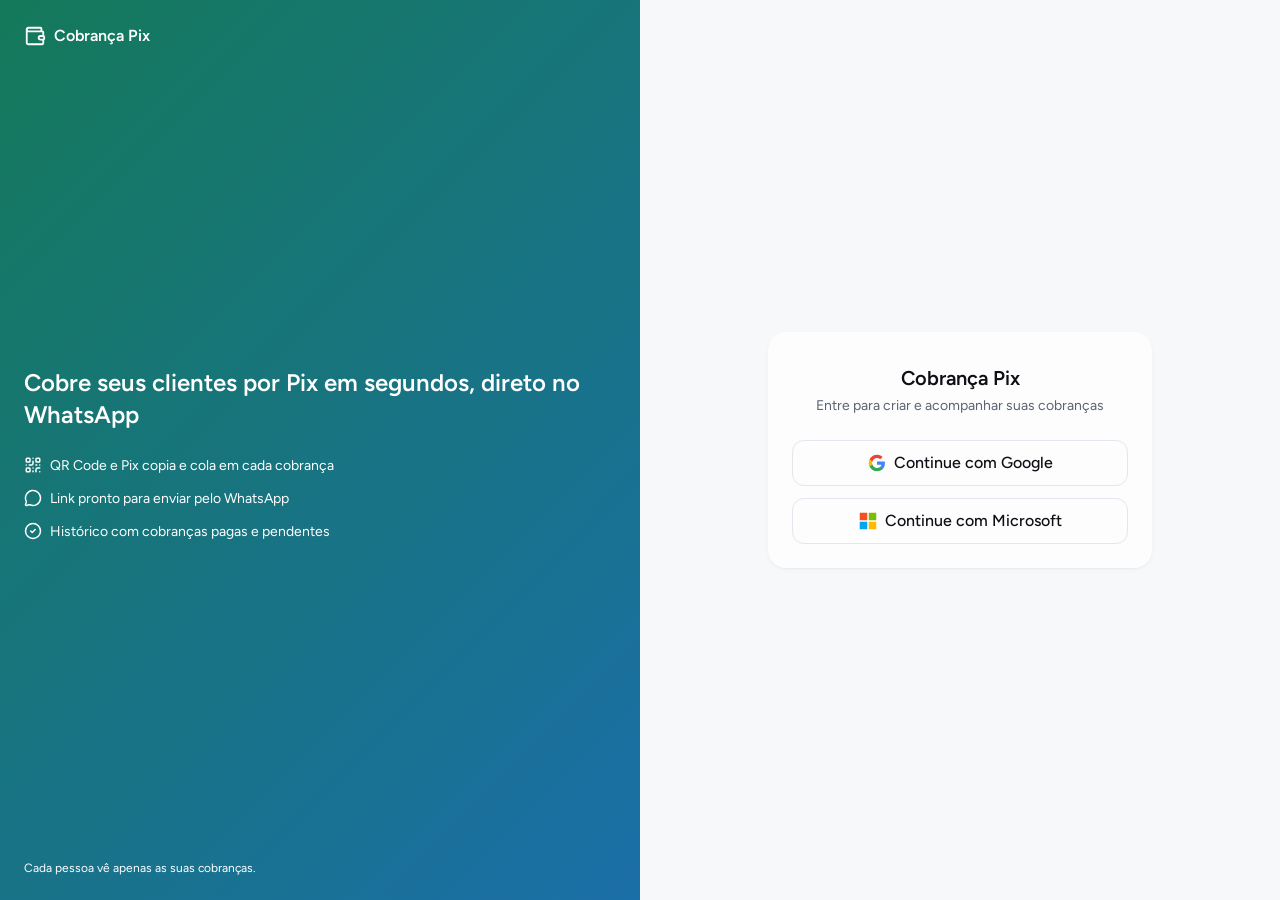
==== commit 0311a80e: "Add files via upload" ====
--- a/login/index.html
+++ b/login/index.html
@@ -1,7 +1,7 @@
 <!doctype html>
-<html lang="pt-BR"><head><link rel="stylesheet" crossorigin="anonymous" href="../css/main.1mgw9ih.css"><script data-track="">
+<html lang="pt-BR"><head><link rel="stylesheet" crossorigin="anonymous" href="../css/main.12ntwoz.css"><script data-track="">
 (function () {
-  var cfg = {"appId":"84fa9132-99d2-4d0a-8818-db6a992c9d3e","deployId":"18c16224-7fca-413d-88d0-ad668a0b59cf","baseUrl":"https://beta.mitralab.io/audience","publicPath":"/public/v1/batches","authenticatedPath":"/api/v1/batches","contentType":"text/plain;charset=UTF-8","hostParam":"previewHost","publishedSurface":"published","builderSurface":"builder","sessionStore":"localStorage","sessionKey":"mitra_usage_session_84fa9132-99d2-4d0a-8818-db6a992c9d3e","policyKey":"mitra_usage_policy_84fa9132-99d2-4d0a-8818-db6a992c9d3e","previewKey":"mitra_usage_preview_84fa9132-99d2-4d0a-8818-db6a992c9d3e","parentKey":"mitra_usage_parent_84fa9132-99d2-4d0a-8818-db6a992c9d3e","deviceKey":"mitra_usage_device","authKey":"mitra_auth_84fa9132-99d2-4d0a-8818-db6a992c9d3e","legacyAuthKey":"mitra-session","probeKey":"mitra_usage_probe","tickMs":15000,"firstIntervalMs":30000,"intervalMs":600000,"minIntervalMs":60000,"maxIntervalMs":3600000,"maxRetryAfterMs":86400000,"idleTimeoutMs":1800000,"maxSessionMs":43200000,"activityWindowMs":60000,"minSessionMs":60000,"maxCreditMs":45000,"maxKeepaliveBytes":61440,"maxEvents":50,"maxPending":20,"maxPathKeys":200,"maxPath":1024,"maxOrigin":512};
+  var cfg = {"appId":"4b777160-a4d1-43c4-977d-84b5789d9f05","deployId":"f3543216-e472-4d82-8a24-aa1a152860c4","baseUrl":"https://beta.mitralab.io/audience","publicPath":"/public/v1/batches","authenticatedPath":"/api/v1/batches","contentType":"text/plain;charset=UTF-8","hostParam":"previewHost","publishedSurface":"published","builderSurface":"builder","sessionStore":"localStorage","sessionKey":"mitra_usage_session_4b777160-a4d1-43c4-977d-84b5789d9f05","policyKey":"mitra_usage_policy_4b777160-a4d1-43c4-977d-84b5789d9f05","previewKey":"mitra_usage_preview_4b777160-a4d1-43c4-977d-84b5789d9f05","parentKey":"mitra_usage_parent_4b777160-a4d1-43c4-977d-84b5789d9f05","deviceKey":"mitra_usage_device","authKey":"mitra_auth_4b777160-a4d1-43c4-977d-84b5789d9f05","legacyAuthKey":"mitra-session","probeKey":"mitra_usage_probe","tickMs":15000,"firstIntervalMs":30000,"intervalMs":600000,"minIntervalMs":60000,"maxIntervalMs":3600000,"maxRetryAfterMs":86400000,"idleTimeoutMs":1800000,"maxSessionMs":43200000,"activityWindowMs":60000,"minSessionMs":60000,"maxCreditMs":45000,"maxKeepaliveBytes":61440,"maxEvents":50,"maxPending":20,"maxPathKeys":200,"maxPath":1024,"maxOrigin":512};
 
   var start = function () {
     try {
@@ -511,7 +511,7 @@
 })();
 </script><script>(function () {
   if (window.parent === window) return;
-  var cfg = {"type":"mitra-preview-runtime-error","hostParam":"previewHost","sessionParams":["previewToken","previewRefreshToken","previewHost"],"cap":5,"deployId":"18c16224-7fca-413d-88d0-ad668a0b59cf","appId":"84fa9132-99d2-4d0a-8818-db6a992c9d3e"};
+  var cfg = {"type":"mitra-preview-runtime-error","hostParam":"previewHost","sessionParams":["previewToken","previewRefreshToken","previewHost"],"cap":5,"deployId":"f3543216-e472-4d82-8a24-aa1a152860c4","appId":"4b777160-a4d1-43c4-977d-84b5789d9f05"};
   var host = null;
   try {
     host = new URLSearchParams(window.location.hash.replace(/^#/, "")).get(cfg.hostParam);
@@ -566,7 +566,7 @@
     var reason = event.reason;
     report("unhandledrejection", reason && reason.message ? reason.message : reason, null, null, reason && reason.stack);
   });
-})();</script><script>window.__mitraEnv={"appId":"84fa9132-99d2-4d0a-8818-db6a992c9d3e","deployId":"18c16224-7fca-413d-88d0-ad668a0b59cf","authPageUrl":"https://app.infusion.cloud/sdk-auth.html?brand=infusion"};</script>
+})();</script><script>window.__mitraEnv={"appId":"4b777160-a4d1-43c4-977d-84b5789d9f05","deployId":"f3543216-e472-4d82-8a24-aa1a152860c4","authPageUrl":"https://app.infusion.cloud/sdk-auth.html?brand=infusion"};</script>
     <meta charset="UTF-8">
     <link rel="icon" type="image/svg+xml" href="data:image/svg+xml,%3Csvg%20xmlns%3D%22http%3A%2F%2Fwww.w3.org%2F2000%2Fsvg%22%20viewBox%3D%220%200%2064%2064%22%3E%3Cdefs%3E%3ClinearGradient%20id%3D%22g%22%20x1%3D%220%22%20y1%3D%220%22%20x2%3D%221%22%20y2%3D%221%22%3E%3Cstop%20offset%3D%220%22%20stop-color%3D%22%231D9D6C%22%2F%3E%3Cstop%20offset%3D%221%22%20stop-color%3D%22%2328A7F8%22%2F%3E%3C%2FlinearGradient%3E%3C%2Fdefs%3E%3Crect%20width%3D%2264%22%20height%3D%2264%22%20rx%3D%2214%22%20fill%3D%22url(%23g)%22%2F%3E%3Ctext%20x%3D%2232%22%20y%3D%2243%22%20text-anchor%3D%22middle%22%20font-family%3D%22Figtree%2C%20Arial%2C%20sans-serif%22%20font-size%3D%2234%22%20font-weight%3D%22700%22%20fill%3D%22%23fff%22%3EC%3C%2Ftext%3E%3C%2Fsvg%3E">
     <meta name="viewport" content="width=device-width, initial-scale=1.0">
@@ -574,11 +574,17 @@
     <link rel="preconnect" href="https://fonts.gstatic.com" crossorigin="">
     <link href="https://fonts.googleapis.com/css2?family=Figtree:wght@400;500;600;700&amp;display=swap" rel="stylesheet">
     <title>Cobrança Pix</title>
-    <script type="module" crossorigin="" src="../js/index-9KBraAPT.1uie270.js"></script>
-    <link rel="stylesheet" crossorigin="" href="../css/index-BUA31bqW.rcya42.css">
-  <style type="text/css" class="abn_style" nonce="undefined">#AC_ad,#AD_160,#AD_300,#AD_468x60,#AD_ROW,#AD_text,#ADbox,#Ad-3-Slider,#Ad-4-Slider,#Ad-Container,#Ad-Content,#Ad-Top,#AdBar,#AdBigBox,#AdBillboard,#AdBlockDialog,#AdBottomLeader,#AdBottomRight,#AdBox2,#AdColumn,#AdContainerTop,#AdContent,#AdDisclaimer,#AdMiddle,#AdPopUp,#AdRectangleBanner,#AdSense1,#AdSense2,#AdSense3,#AdServer,#AdSkyscraper,#AdSlot_megabanner,#AdSpaceLeaderboard,#AdTop,#AdTopLeader,#AdWidgetContainer,#AdWrapperSuperCA,#AdZone1,#AdZone2,#Ad_BelowContent,#Ad_Block,#Ad_TopLeaderboard,#Adbanner,#Adlabel,#AdsBannerTop,#AdsBillboard,#AdsBottomContainer,#AdsContent,#AdsDiv,#AdsFrame,#AdsPubperform,#AdsRight,#AdsSky,#AdsTopContainer,#AdsWrap,#Ads_BA_BS,#Ads_BA_BUT,#Ads_BA_BUT2,#Ads_BA_BUT_box,#Ads_BA_CAD,#Ads_BA_CAD2,#Ads_BA_FLB,#Ads_BA_SKY,#Ads_BA_VID,#Ads_TFM_BS,#Ads_google_bottom_wide,#Adsense300x250,#AdsenseBottom,#AdsenseTop,#Adsterra,#Adv10,#Adv11,#Adv8,#Adv9,#AdvContainer,#AdvFooter,#AdvHeader,#Adv_Footer,#AdvertMid1,#AdvertMid2,#AdvertMpu,#AdvertPanel,#AdvertText,#AdvertiseFrame,#Advertisement1,#Advertisement2,#AdvertisementDiv,#AdvertisementLeaderboard,#Advertisements,#AdvertisingDiv_0,#Advertorial,#Advertorials,#AnchorAd,#ArticleContentAd,#Banner728x90,#BannerAd,#BannerAds,#BannerAdvert,#BannerAdvertisement,#BigBoxAd,#BigboxAdUnit,#BodyAd,#BodyTopAds,#Body_Ad8_divAdd,#BotAd,#BottomAdContainer,#BottomRightAdWrapper,#ButtonAd,#ContentAd,#Content_CA_AD_0_BC,#Content_CA_AD_1_BC,#DFP_top_leaderboard,#FooterAd,#FooterAdBlock,#FooterAdContainer,#FreeStarVideoAdContainer,#GoogleAd,#GoogleAd1,#GoogleAd2,#GoogleAd3,#GoogleAdRight,#GoogleAdTop,#GoogleAdsense,#HP1-ad,#HP2-ad,#HeadAd,#HeaderAD,#HeaderAd,#HeaderAdBlock,#HeaderAdsBlock,#HeaderTopBanner,#HeaderTopBannerADV,#HeroAd,#HomeAd1,#IFrameAd,#IFrameAd1,#IK-ad-area,#IK-ad-block,#IM_AD,#LayoutBottomAdBox,#LayoutHomeAdBoxBottom,#LeftAd,#LeftAd1,#MPUAdSpace,#MPUadvertising,#MainAd,#NR-Ads,#Player_Playoncontent,#Player_Playoncontent_footer,#PromotionAdBox,#PublicidadCentro,#PublicidadSuperior,#Publicidade,#RightAd,#RightAdBlock,#RightAdSpace,#RightAdvertisement,#SidebarAd,#SidebarAdContainer,#SitenavAdslot,#SkyAd,#SkyscraperAD,#SponsoredAd,#SponsoredAds,#SponsoredLinks,#SponsorsAds,#StickyBannerAd,#Top-ad,#TopADs,#TopAd,#TopAd0,#TopAdBox,#TopAdContainer,#TopAdPlacement,#TopAdPos,#TopAdTable,#TopAdvert,#TopBannerAd,#TopRightRadvertisement,#VPNAdvert,#WelcomeAd,#aad-header-1,#aad-header-2,#aad-header-3,#ab_adblock,#above-comments-ad,#above-fold-ad,#above-footer-ads,#aboveAd,#aboveNodeAds,#above_button_ad,#aboveplayerad,#abovepostads,#abp-killer,#acm-ad-tag-lawrence_dfp_mobile_arkadium,#ad--article--home-mobile-paramount-wrapper,#ad--article-bottom-wrapper,#ad--article-top,#ad--sidebar,#ad-0,#ad-1,#ad-125x125,#ad-160,#ad-160x600,#ad-2,#ad-2-160x600,#ad-230x100-1,#ad-250,#ad-250x300,#ad-3,#ad-3-300x250,#ad-300,#ad-300-250,#ad-300-additional,#ad-300-detail,#ad-300-sidebar,#ad-300X250-2,#ad-300a,#ad-300b,#ad-300x250,#ad-300x250-0,#ad-300x250-2,#ad-300x250-b,#ad-300x250-sidebar,#ad-300x250-wrapper,#ad-300x250_mid,#ad-300x250_mobile,#ad-300x250_top,#ad-300x40-5,#ad-300x600_top,#ad-4,#ad-5,#ad-6,#ad-635x40-1,#ad-7,#ad-728,#ad-728-90,#ad-728x90,#ad-8,#ad-9,#ad-Content_1,#ad-Content_2,#ad-Rectangle_1,#ad-Rectangle_2,#ad-Superbanner,#ad-a,#ad-ads,#ad-advertorial,#ad-affiliate,#ad-after,#ad-anchor,#ad-around-the-web,#ad-article,#ad-article-in,#ad-aside-1,#ad-background,#ad-ban,#ad-banner-1,#ad-banner-atf,#ad-banner-bottom,#ad-banner-btf,#ad-banner-desktop,#ad-banner-image,#ad-banner-placement,#ad-banner-top,#ad-banner-wrap,#ad-banner_atf-label,#ad-bar,#ad-base,#ad-bb-content,#ad-below-content,#ad-bg,#ad-big,#ad-bigbox,#ad-bigsize,#ad-billboard,#ad-billboard-atf,#ad-billboard-bottom,#ad-billboard01,#ad-blade,#ad-block,#ad-block-125,#ad-block-aa,#ad-block-bottom,#ad-block-container,#ad-block__overlay,#ad-block_overlay,#ad-border,#ad-bottom,#ad-bottom-banner,#ad-bottom-bnr,#ad-bottom-fixed,#ad-bottom-right-container,#ad-bottom-wrapper,#ad-box,#ad-box-1,#ad-box-2,#ad-box-bottom,#ad-box-halfpage,#ad-box-leaderboard,#ad-box-left,#ad-box-rectangle,#ad-box-rectangle-2,#ad-box-right,#ad-box1,#ad-box2,#ad-boxes,#ad-break,#ad-bs,#ad-btm,#ad-buttons,#ad-campaign,#ad-case,#ad-center,#ad-chips,#ad-circfooter,#ad-code,#ad-col,#ad-container-banner,#ad-container-fullpage,#ad-container-inner,#ad-container-leaderboard,#ad-container-mpu,#ad-container-outer,#ad-container-overlay,#ad-container-top-placeholder,#ad-container1,#ad-contentad,#ad-desktop-bottom,#ad-desktop-takeover-home,#ad-desktop-takeover-int,#ad-desktop-top,#ad-desktop-wrap,#ad-discover,#ad-display-ad,#ad-display-ad-placeholder,#ad-div-leaderboard,#ad-drawer,#ad-ear,#ad-extra-flat,#ad-featured-right,#ad-fixed-bottom,#ad-flex-top,#ad-flyout,#ad-footer-728x90,#ad-framework-top,#ad-front-btf,#ad-front-footer,#ad-full-width,#ad-fullbanner-btf,#ad-fullbanner-outer,#ad-fullwidth,#ad-googleAdSense,#ad-gutter-left,#ad-gutter-right,#ad-halfpage,#ad-halfpage1,#ad-halfpage2,#ad-head,#ad-header-1,#ad-header-2,#ad-header-3,#ad-header-banner,#ad-header-left,#ad-header-mad,#ad-header-mobile,#ad-header-right,#ad-holder,#ad-horizontal,#ad-horizontal-header,#ad-horizontal-top,#ad-incontent,#ad-index,#ad-inline-block,#ad-label2,#ad-large-banner-top,#ad-large-header,#ad-lb-secondary,#ad-leadboard1,#ad-leadboard2,#ad-leader,#ad-leader-atf,#ad-leader-container,#ad-leader-wrapper,#ad-leaderboard,#ad-leaderboard-atf,#ad-leaderboard-bottom,#ad-leaderboard-container,#ad-leaderboard-footer,#ad-leaderboard-header,#ad-leaderboard-spot,#ad-leaderboard-top,#ad-leaderboard970x90home,#ad-leaderboard970x90int,#ad-leaderboard_bottom,#ad-leadertop,#ad-lrec,#ad-m-rec-content,#ad-main,#ad-main-bottom,#ad-main-top,#ad-manager,#ad-masthead,#ad-medium,#ad-medium-lower,#ad-medium-rectangle,#ad-medrec,#ad-medrec__first,#ad-mid,#ad-mid-rect,#ad-middle,#ad-midpage,#ad-minibar,#ad-module,#ad-mpu,#ad-mrec,#ad-mrec2,#ad-new,#ad-north,#ad-one,#ad-other,#ad-output,#ad-overlay,#ad-page-1,#ad-pan3l,#ad-panel,#ad-pencil,#ad-performance,#ad-performanceFullbanner1,#ad-performanceRectangle1,#ad-placeholder,#ad-placeholder-horizontal,#ad-placeholder-vertical,#ad-placement,#ad-plate,#ad-player,#ad-popup,#ad-popup-home,#ad-popup-int,#ad-post,#ad-promo,#ad-push,#ad-pushdown,#ad-r,#ad-rec-atf,#ad-rec-btf,#ad-rec-btf-top,#ad-rect,#ad-rectangle,#ad-rectangle1,#ad-rectangle1-outer,#ad-rectangle2,#ad-rectangle3,#ad-results,#ad-right,#ad-right-bar-tall,#ad-right-container,#ad-right-sidebar,#ad-right-top,#ad-right2,#ad-right3,#ad-row,#ad-section,#ad-separator,#ad-shop,#ad-side,#ad-side-text,#ad-sidebar,#ad-sidebar-btf,#ad-sidebar-container,#ad-sidebar-mad,#ad-sidebar-mad-wrapper,#ad-sidebar1,#ad-sidebar2,#ad-site-header,#ad-skin,#ad-skm-below-content,#ad-sky,#ad-skyscraper,#ad-slideshow,#ad-slideshow2,#ad-slot,#ad-slot-1,#ad-slot-2,#ad-slot-3,#ad-slot-4,#ad-slot-5,#ad-slot-502,#ad-slot-lb,#ad-slot-right,#ad-slot-top,#ad-slot1,#ad-slot2,#ad-slot4,#ad-slug-wrapper,#ad-small-banner,#ad-space,#ad-space-big,#ad-splash,#ad-sponsors,#ad-spot,#ad-spot-bottom,#ad-spot-one,#ad-standard,#ad-standard-wrap,#ad-stickers,#ad-sticky-footer-container,#ad-story-right,#ad-story-top,#ad-stripe,#ad-target,#ad-teaser,#ad-text,#ad-three,#ad-top-250,#ad-top-300x250,#ad-top-728,#ad-top-banner,#ad-top-leaderboard,#ad-top-left,#ad-top-lock,#ad-top-low,#ad-top-right,#ad-top-right-container,#ad-top-text-low,#ad-top-wrap,#ad-top-wrapper,#ad-tower,#ad-two,#ad-undefined,#ad-unit-right-bottom-160-600,#ad-unit-right-middle-300-250,#ad-unit-top-banner,#ad-vip-article,#ad-west,#ad-wide-leaderboard,#ad-wrap,#ad-wrap2,#ad-wrapper-728x90,#ad-wrapper-footer-1,#ad-wrapper-main-1,#ad-wrapper-sidebar-1,#ad-wrapper-top-1,#ad1-placeholder,#ad125x125,#ad160,#ad160600,#ad160x600,#ad250,#ad300,#ad300-250,#ad300_250,#ad336,#ad336x280,#ad4,#ad468,#ad468x60,#ad480x60,#ad6,#ad600,#ad728,#ad72890,#ad728Box,#ad728Header,#ad728Mid,#ad728Top,#ad728Wrapper,#ad728X90,#ad728foot,#ad728h,#ad728top,#ad728x90,#ad728x90_1,#ad90,#ad900,#ad970,#ad970x90_exp,#adATF300x250,#adATF728x90,#adATFLeaderboard,#adAside,#adBTF300x250,#adBadges,#adBanner1,#adBanner336x280,#adBannerBottom,#adBannerHeader,#adBannerSpacer,#adBannerTable,#adBannerTop,#adBar,#adBelt,#adBillboard,#adBlock01,#adBlockAlert,#adBlockAlertWrap,#adBlockBanner,#adBlockContainer,#adBlockContent,#adBlockDetect,#adBlockOverlay,#adBlockerModal,#adBlocks,#adBottom,#adBox,#adBrandDev,#adBrandingStation,#adBreak,#adCarousel,#adChannel,#adChoiceFooter,#adChoices,#adChoicesIcon,#adChoicesLogo,#adCol,#adColumn,#adColumn3,#adComponentWrapper,#adContainer,#adContainer_1,#adContainer_2,#adContainer_3,#adContent,#adContentHolder,#adContext,#adDiv,#adDiv0,#adDiv1,#adDiv300,#adDiv4,#adDiv728,#adDivContainer,#adFiller,#adFlashDiv,#adFooter,#adFot,#adFrame,#adGallery,#adGoogleText,#adHeader,#adHeaderTop,#adHeaderWrapper,#adHeading,#adHeightstory,#adHolder,#adHolder1,#adHolder2,#adHolder3,#adHolder4,#adHolder5,#adHolder6,#adHome,#adHomeTop,#adIframe,#adInPlayer,#adInhouse,#adIsland,#adLB,#adLabel,#adLarge,#adLayer,#adLayerTop,#adLayout,#adLeader,#adLeaderTop,#adLeaderboard,#adLeaderboard-middle,#adLeft,#adLink,#adLink1,#adLounge,#adLrec,#adMOBILETOP,#adMPU,#adMPUHolder,#adMain,#adMarketplace,#adMed,#adMedRect,#adMediumRectangle,#adMeld,#adMessage,#adMid2,#adMpu,#adMpuBottom,#adOuter,#adPartnerLinks,#adPlaceHolder1,#adPlaceHolder2,#adPlacement_1,#adPlacement_2,#adPlacement_3,#adPlacement_4,#adPlacement_7,#adPlacement_8,#adPlacement_9,#adPlacer,#adPopover,#adPopup,#adPosition0,#adPosition14,#adPosition5,#adPosition6,#adPosition7,#adPosition9,#adPush,#adPushdown1,#adReady,#adRight,#adRight1,#adRight2,#adRight3,#adRight4,#adRight5,#adScraper,#adSection,#adSenseBox,#adSenseModule,#adSenseWrapper,#adSet,#adSide,#adSide1-container,#adSideButton,#adSidebar,#adSite,#adSkin,#adSkinBackdrop,#adSkinLeft,#adSkinRight,#adSky,#adSkyPosition,#adSkyscraper,#adSlider,#adSlot-dmpu,#adSlot-dontMissLarge,#adSlot-leader,#adSlot-leaderBottom,#adSlot1,#adSlot2,#adSlot3,#adSlot4,#adSlug,#adSpace,#adSpaceBottom,#adSpaceHeight,#adSpacer,#adSpecial,#adSqb,#adSquare,#adStrip,#adSuperbanner,#adTag,#adText,#adTextLink,#adTile,#adTop,#adTopContent,#adTopLREC,#adTopLarge,#adTopModule,#adTower,#adUnderArticle,#adUnit,#adWideSkyscraper,#adWrap,#adWrapperSky,#ad_160,#ad_160_600,#ad_160_600_2,#ad_160x160,#ad_160x600,#ad_250,#ad_250x250,#ad_300,#ad_300_250,#ad_300_250_1,#ad_300x250,#ad_336,#ad_468_60,#ad_468x60,#ad_5,#ad_728,#ad_728_90,#ad_728x90,#ad_8,#ad_9,#ad_B1,#ad_Banner,#ad_Bottom,#ad_LargeRec01,#ad_Middle,#ad_Middle1,#ad_Pushdown,#ad_R1,#ad_Right,#ad_Top,#ad_Wrap,#ad__billboard,#ad_ad,#ad_adsense,#ad_after_header_1,#ad_anchor,#ad_area,#ad_article1_1,#ad_article1_2,#ad_article2_1,#ad_article2_2,#ad_article3_1,#ad_article3_2,#ad_banner_1,#ad_banner_468x60,#ad_banner_728x90,#ad_banner_bot,#ad_banner_top,#ad_banners,#ad_bar,#ad_bar_rect,#ad_before_header,#ad_bg,#ad_bg_image,#ad_big,#ad_bigbox,#ad_bigbox_companion,#ad_bigrectangle,#ad_billboard,#ad_block,#ad_block_0,#ad_block_1,#ad_block_2,#ad_block_mpu,#ad_bnr_atf_01,#ad_bnr_atf_02,#ad_bnr_atf_03,#ad_bnr_btf_07,#ad_bnr_btf_08,#ad_body,#ad_bottom,#ad_box_top,#ad_branding,#ad_bsb,#ad_bsb_cont,#ad_btmslot,#ad_button,#ad_buttons,#ad_cell,#ad_center,#ad_choices,#ad_close,#ad_closebtn,#ad_comments,#ad_cont,#ad_cont_superbanner,#ad_container,#ad_container_0,#ad_container_300x250,#ad_container_side,#ad_container_sidebar,#ad_container_top,#ad_content,#ad_content_1,#ad_content_2,#ad_content_3,#ad_content_fullsize,#ad_content_primary,#ad_content_right,#ad_content_top,#ad_content_wrap,#ad_contentslot_1,#ad_contentslot_2,#ad_creative_2,#ad_creative_3,#ad_creative_5,#ad_dfp_rec1,#ad_display_300_250,#ad_display_728_90,#ad_div,#ad_div_bottom,#ad_div_top,#ad_feedback,#ad_foot,#ad_footer,#ad_footer1,#ad_footerAd,#ad_frame,#ad_frame1,#ad_from_bottom,#ad_fullbanner,#ad_gallery,#ad_gallery_bot,#ad_global_300x250,#ad_global_above_footer,#ad_global_below_navbar,#ad_global_header,#ad_global_header1,#ad_global_header2,#ad_h3,#ad_halfpage,#ad_head,#ad_header,#ad_header_1,#ad_header_container,#ad_holder,#ad_home,#ad_home_middle,#ad_horizontal,#ad_houseslot_a,#ad_houseslot_b,#ad_hp,#ad_img,#ad_interthread,#ad_island,#ad_island2,#ad_label,#ad_large,#ad_large_rectangular,#ad_lateral,#ad_layer,#ad_ldb,#ad_lead1,#ad_leader,#ad_leaderBoard,#ad_leaderboard,#ad_leaderboard_top,#ad_left,#ad_left_1,#ad_left_2,#ad_left_3,#ad_left_skyscraper,#ad_left_top,#ad_leftslot,#ad_links,#ad_links_footer,#ad_lnk,#ad_lrec,#ad_lwr_square,#ad_main,#ad_main_leader,#ad_main_top,#ad_marginal,#ad_marker,#ad_mast,#ad_med_rect,#ad_medium,#ad_medium_rectangle,#ad_medium_rectangular,#ad_mediumrectangle,#ad_message,#ad_middle,#ad_middle_bottom,#ad_midstrip,#ad_mobile,#ad_module,#ad_mpu,#ad_mpu2,#ad_mpu300x250,#ad_mrec,#ad_mrec1,#ad_mrec2,#ad_mrec_intext,#ad_mrec_intext2,#ad_new,#ad_news_article,#ad_newsletter,#ad_one,#ad_overlay,#ad_overlayer,#ad_panel,#ad_panorama_top,#ad_pencil,#ad_place,#ad_placeholder,#ad_player,#ad_plugs,#ad_popup_background,#ad_popup_wrapper,#ad_post,#ad_poster,#ad_primary,#ad_publicidad,#ad_rail,#ad_rec_01,#ad_rect,#ad_rect1,#ad_rect2,#ad_rect3,#ad_rect_body,#ad_rect_bottom,#ad_rect_btf_01,#ad_rect_btf_02,#ad_rect_btf_03,#ad_rect_btf_04,#ad_rect_btf_05,#ad_rectangle,#ad_region1,#ad_region2,#ad_region3,#ad_region5,#ad_results,#ad_right,#ad_right_box {display: none !important; color: #926ced !important; background-color: #64be8e !important;}#ad_right_top,#ad_rightslot,#ad_rotator-2,#ad_rotator-3,#ad_row,#ad_row_home,#ad_rr_1,#ad_sec,#ad_sec_div,#ad_secondary,#ad_short,#ad_sidebar,#ad_sidebar1,#ad_sidebar2,#ad_sidebar3,#ad_sidebar_1,#ad_sidebar_left_container,#ad_sidebar_news,#ad_sidebar_top,#ad_sidebody,#ad_site_header,#ad_sitebar,#ad_skin,#ad_slot,#ad_slot_bottom,#ad_slot_leaderboard,#ad_small,#ad_space_top,#ad_sponsored,#ad_spot_a,#ad_spot_b,#ad_spotlight,#ad_square,#ad_squares,#ad_ss,#ad_stck,#ad_sticky_wrap,#ad_strip,#ad_superbanner,#ad_table,#ad_takeover,#ad_tall,#ad_tbl,#ad_topBanner,#ad_topScroller,#ad_top_728x90,#ad_top_banner,#ad_top_bar,#ad_top_holder,#ad_topbanner,#ad_topmob,#ad_topnav,#ad_topslot,#ad_two,#ad_txt,#ad_under_game,#ad_unit,#ad_unit1,#ad_unit2,#ad_vertical,#ad_video_abovePlayer,#ad_video_belowPlayer,#ad_video_large,#ad_video_root,#ad_wallpaper,#ad_wide,#ad_wide_box,#ad_wideboard,#ad_widget,#ad_widget_1,#ad_window,#ad_wp,#ad_wp_base,#ad_wrap,#ad_wrapper,#ad_wrapper1,#ad_wrapper2,#ad_xrail_top,#ad_zone,#adaptvcompanion,#adb-actived,#adb-enabled,#adb-enabled3,#adb-warning,#adb_bottom,#adbackground,#adbanner-container,#adbanner1,#adbannerbox,#adbannerdiv,#adbannerleft,#adbannerright,#adbannerwidget,#adbd.overdiv,#adbig,#adblade,#adblade_ad,#adblock-alert,#adblock-big,#adblock-box,#adblock-leaderboard,#adblock-modal,#adblock-msg,#adblock-overlay,#adblock-small,#adblock1,#adblock2,#adblock4,#adblockDetect,#adblockOverlay,#adblock_detected,#adblock_message,#adblock_screen,#adblock_tooltip,#adblockbottom,#adblocker_announce,#adblocker_message,#adblocker_modal_overlay,#adblocks-detected,#adbn,#adbnr,#adboard,#adbody,#adbottom,#adbottomleft,#adbottomright,#adbox--hot_news_ad,#adbox--page_bottom_ad,#adbox--page_top_ad,#adbox-inarticle,#adbox-topbanner,#adbox1,#adbox2,#adbox_content,#adbox_right,#adbutton,#adbuttons,#adcell,#adcenter,#adcenter2,#adcenter4,#adchoices-icon,#adchoicesBtn,#adclear,#adclose,#adcolContent,#adcolumn,#adcontainer2,#adcontainer3,#adcontainer5,#adcontainerRight,#adcontainer_ad_content_top,#adcontent1,#adcontent2,#adcontextlinks,#addbottomleft,#addemam-wrapper,#addvert,#adfactor-label,#adfloat,#adfooter,#adfooter_728x90,#adframe:not(frameset),#adframetop,#adfreeDeskSpace,#adhalfpage,#adhead,#adheader,#adhesionAdSlot,#adhesionUnit,#adhide,#adholder,#adholderContainerHeader,#adhome,#adhomepage,#adjacency,#adlabel,#adlabelFooter,#adlabelfooter,#adlabelheader,#adlanding,#adlayer,#adlayerContainer,#adlayerad,#adleaderboard,#adleft,#adlinks,#adlrec,#adm-inline-article-ad-1,#adm-inline-article-ad-2,#admain,#admasthead,#admid,#admobilefoot,#admobilefootinside,#admobilemiddle,#admobiletop,#admobiletopinside,#admod2,#admpubottom,#admpubottom2,#admpufoot,#admpumiddle,#admpumiddle2,#admputop2,#admsg,#adnet,#adnorth,#ados1,#ados2,#ados3,#ados4,#adplace,#adplacement,#adpos-top,#adpos2,#adposition,#adposition1,#adposition10,#adposition1_container,#adposition2,#adposition3,#adposition4,#adpositionbottom,#adrect,#adright,#adright2,#adrightbottom,#adrightrail,#adriver_middle,#adriver_top,#adrotator,#adrow,#adrow1,#adrow3,#ads-1,#ads-125,#ads-200,#ads-250,#ads-300,#ads-300-250,#ads-336x280,#ads-468,#ads-5,#ads-728x90,#ads-728x90-I3,#ads-728x90-I4,#ads-area,#ads-article-left,#ads-banner,#ads-banner-top,#ads-bar,#ads-before-content,#ads-bg,#ads-bg-mobile,#ads-billboard,#ads-block,#ads-blog,#ads-bot,#ads-bottom,#ads-col,#ads-container,#ads-container-2,#ads-container-anchor,#ads-container-single,#ads-container-top,#ads-content,#ads-content-double,#ads-footer,#ads-footer-inner,#ads-footer-wrap,#ads-google,#ads-header-728,#ads-home-468,#ads-horizontal,#ads-inread,#ads-inside-content,#ads-leader,#ads-leaderboard,#ads-leaderboard1,#ads-left-top,#ads-lrec,#ads-main,#ads-middle,#ads-mpu,#ads-outer,#ads-pagetop,#ads-panel,#ads-pop,#ads-position-header-desktop,#ads-right,#ads-right-bottom,#ads-right-skyscraper,#ads-right-top,#ads-slot,#ads-space,#ads-superBanner,#ads-text,#ads-top,#ads-top-728,#ads-top-wrap,#ads-under-rotator,#ads-vertical,#ads-vertical-wrapper,#ads-wrap,#ads1,#ads120,#ads125,#ads1_box,#ads2,#ads2_block,#ads2_box,#ads2_container,#ads3,#ads300,#ads300-250,#ads300x200,#ads300x250,#ads300x250_2,#ads336x280,#ads4,#ads468x60,#ads50,#ads7,#ads728,#ads728bottom,#ads728top,#ads728x90,#ads728x90_2,#ads728x90top,#adsBar,#adsBottom,#adsContent,#adsDisplay,#adsHeader,#adsHeading,#adsLREC,#adsLeft,#adsLinkFooter,#adsMobileFixed,#adsMpu,#adsPanel,#adsRight,#adsRightDiv,#adsSectionLeft,#adsSectionRight,#adsSquare,#adsTG,#adsTN,#adsTop,#adsTopLeft,#adsTopMobileFixed,#adsZone,#adsZone1,#adsZone2,#ads_0_container,#ads_160,#ads_3,#ads_300x250,#ads_4,#ads_728,#ads_728x90,#ads_728x90_top,#ads_banner,#ads_banner1,#ads_banner_header,#ads_belownav,#ads_big,#ads_block,#ads_body_1,#ads_body_2,#ads_body_3,#ads_body_4,#ads_body_5,#ads_body_6,#ads_bottom,#ads_box,#ads_box1,#ads_box2,#ads_box_bottom,#ads_box_right,#ads_box_top,#ads_button,#ads_campaign,#ads_catDiv,#ads_center,#ads_center_banner,#ads_central,#ads_combo2,#ads_container,#ads_content,#ads_desktop_r1,#ads_desktop_r2,#ads_expand,#ads_footer,#ads_fullsize,#ads_h,#ads_h1,#ads_h2,#ads_halfsize,#ads_header,#ads_horiz,#ads_horizontal,#ads_horz,#ads_in_modal,#ads_in_video,#ads_insert_container,#ads_layout_bottom,#ads_lb,#ads_lb_frame,#ads_leaderbottom,#ads_left,#ads_left_top,#ads_line,#ads_medrect,#ads_notice,#ads_overlay,#ads_page_top,#ads_place,#ads_placeholder,#ads_player,#ads_popup,#ads_right,#ads_right_sidebar,#ads_right_top,#ads_slide_div,#ads_space,#ads_space_header,#ads_superbanner1,#ads_superbanner2,#ads_superior,#ads_td,#ads_text,#ads_textlinks,#ads_title,#ads_top,#ads_top2,#ads_top:not(a),#ads_top_banner,#ads_top_container,#ads_top_content,#ads_top_right,#ads_top_sec,#ads_topbanner,#ads_tower_top,#ads_vert,#ads_video,#ads_wide,#ads_wrapper,#adsbot,#adsbottom,#adsbox-left,#adsbox-right,#adscenter,#adscolumn,#adscontainer,#adscontent,#adsdiv,#adsection,#adsense-2,#adsense-468x60,#adsense-area,#adsense-bottom,#adsense-container-bottom,#adsense-header,#adsense-link,#adsense-links,#adsense-middle,#adsense-post,#adsense-right,#adsense-sidebar,#adsense-tag,#adsense-text,#adsense-top,#adsense-wrap,#adsense1,#adsense2,#adsense2pos,#adsense468,#adsense6,#adsense728,#adsenseArea,#adsenseContainer,#adsenseHeader,#adsenseLeft,#adsensePreCuerpo,#adsenseWrap,#adsense_banner_top,#adsense_block,#adsense_bottom_ad,#adsense_box,#adsense_box2,#adsense_center,#adsense_image,#adsense_inline,#adsense_leaderboard,#adsense_overlay,#adsense_r_side_sticky_container,#adsense_sidebar,#adsense_top,#adsenseheader,#adsensehorizontal,#adsensempu,#adsensepo,#adsenseskyscraper,#adsensetext,#adsensetop,#adserv,#adsframe_2,#adside,#adsimage,#adsitem,#adskeeper,#adskinleft,#adskinlink,#adskinright,#adskintop,#adsky,#adskyscraper,#adskyscraper_flex,#adsleft1,#adslider,#adslist,#adslot-below-updated,#adslot-download-abovefiles,#adslot-half-page,#adslot-homepage-middle,#adslot-infobox,#adslot-left-skyscraper,#adslot-side-mrec,#adslot-site-footer,#adslot-site-header,#adslot-sticky-headerbar,#adslot-top-rectangle,#adslot1,#adslot2,#adslot3,#adslot300x250ATF,#adslot300x250BTF,#adslot4,#adslot5,#adslot6,#adslot7,#adslot_1,#adslot_2,#adslot_left,#adslot_rect,#adslot_top,#adsmgid,#adsmiddle,#adsonar,#adspace-1,#adspace-2,#adspace-300x250,#adspace-728,#adspace-728x90,#adspace-bottom,#adspace-leaderboard-top,#adspace-one,#adspace-top,#adspace300x250,#adspaceBox,#adspaceRow,#adspace_header,#adspace_leaderboard,#adspace_top,#adspacer,#adspan,#adsplace1,#adsplace2,#adsplace4,#adsplash,#adspot,#adspot-bottom,#adspot-top,#adsquare,#adsquare2,#adsright,#adsside,#adsspace,#adstext2,#adstrip,#adtab,#adtext,#adtxt,#adunit,#adunit-article-bottom,#adunit_video,#adunitl,#adv-01,#adv-300,#adv-Bottom,#adv-BoxP,#adv-Middle,#adv-Middle1,#adv-Middle2,#adv-Scrollable,#adv-Top,#adv-banner,#adv-banner-r,#adv-box,#adv-companion-iframe,#adv-container,#adv-gpt-box-container1,#adv-gpt-masthead-skin-container1,#adv-halfpage,#adv-header,#adv-leaderblock,#adv-leaderboard,#adv-left,#adv-masthead,#adv-middle,#adv-middle1,#adv-midroll,#adv-native,#adv-preroll,#adv-right,#adv-right1,#adv-scrollable,#adv-sticky-1,#adv-sticky-2,#adv-title,#adv-top-skin,#adv300x250,#adv300x250container,#adv468x90,#adv728,#adv728x90,#adv768x90,#advBoxBottom,#advCarrousel,#advHome,#advHook-Middle1,#advRectangle,#advRectangle1,#advSkin,#advTop,#advWrapper,#adv_300,#adv_728,#adv_728x90,#adv_BoxBottom,#adv_Inread,#adv_IntropageOvl,#adv_LdbMastheadPush,#adv_Reload,#adv_Skin,#adv_bootom,#adv_border,#adv_bottom_1,#adv_center,#adv_config,#adv_contents,#adv_footer,#adv_holder,#adv_leaderboard,#adv_left_1,#adv_middle,#adv_middle_2,#adv_mob,#adv_mpu1,#adv_mpu2,#adv_network,#adv_overlay,#adv_overlay_content,#adv_position_1,#adv_position_4,#adv_r,#adv_right,#adv_skin,#adv_sky,#adv_textlink,#adv_top,#adv_top_1,#adv_top_right,#adv_wallpaper,#adv_wallpaper2,#advads_ad_widget-18,#advads_ad_widget-19,#advads_ad_widget-8,#adver,#adver-top,#adverFrame,#advert-1,#advert-120,#advert-2,#advert-ahead,#advert-article,#advert-article-1,#advert-article-2,#advert-article-3,#advert-banner,#advert-banner-container,#advert-banner-wrap,#advert-banner2,#advert-block,#advert-boomer,#advert-box,#advert-column,#advert-container-top,#advert-display,#advert-fireplace,#advert-footer,#advert-footer-hidden,#advert-header,#advert-island,#advert-leaderboard,#advert-left,#advert-mpu,#advert-posterad,#advert-rectangle,#advert-right,#advert-sky,#advert-skyscaper,#advert-skyscraper,#advert-slider-top,#advert-text,#advert-top,#advert-top-banner,#advert-wrapper,#advert1,#advert2,#advertBanner,#advertBox,#advertBoxRight,#advertBoxSquare,#advertColumn,#advertContainer,#advertDB,#advertOverlay,#advertRight,#advertSection,#advertTop,#advertTopLarge,#advertTopSmall,#advertTower,#advertWrapper,#advert_1,#advert_banner,#advert_belowmenu,#advert_box,#advert_container,#advert_header,#advert_leaderboard,#advert_mid,#advert_mpu,#advert_right1,#advert_sky,#advert_top,#advertblock,#advertborder,#adverticum_r_above,#adverticum_r_above_container,#adverticum_r_side_container,#advertise-block,#advertise-here,#advertise-sidebar,#advertise1,#advertise2,#advertiseBanner,#advertiseLink,#advertise_top,#advertisediv,#advertisement-300x250,#advertisement-bottom,#advertisement-content,#advertisement-large,#advertisement-placement,#advertisement-text,#advertisement1,#advertisement2,#advertisement3,#advertisement728x90,#advertisementArea,#advertisementBox,#advertisementHorizontal,#advertisementRight,#advertisementTop,#advertisement_banner,#advertisement_belowscreenshots,#advertisement_block,#advertisement_box,#advertisement_container,#advertisement_label,#advertisement_notice,#advertisement_title,#advertisementjsalert,#advertisements_bottom,#advertisements_sidebar,#advertisements_top,#advertisementsarticle,#advertiser-container,#advertiserLinks,#advertisetop,#advertising-160x600,#advertising-300x250,#advertising-728x90,#advertising-banner,#advertising-caption,#advertising-container,#advertising-right,#advertising-skyscraper,#advertising-top,#advertisingHrefTop,#advertisingLeftLeft,#advertisingLink,#advertisingRightColumn,#advertisingRightRight,#advertisingTop,#advertisingTopWrapper,#advertising_300,#advertising_320,#advertising_728,#advertising__banner__content,#advertising_column,#advertising_container,#advertising_contentad,#advertising_div,#advertising_header,#advertising_holder,#advertising_leaderboard,#advertising_top_container,#advertising_wrapper,#advertisment-horizontal,#advertisment-text,#advertisment1,#advertisment_content,#advertisment_panel,#advertleft,#advertorial,#advertorial-box,#advertorial-wrap,#advertorial1,#advertorial_links,#adverts,#adverts--footer,#adverts-top-container,#adverts-top-left,#adverts-top-middle,#adverts-top-right,#adverts_base,#adverts_post_content,#adverts_right,#advertscroll,#advertsingle,#advertspace,#advertssection,#adverttop,#advframe,#advr_mobile,#advsingle,#advt,#advt_bottom,#advtbar,#advtcell,#advtext,#advtop,#advtopright,#adwallpaper,#adwidget,#adwidget-5,#adwidget-6,#adwidget1,#adwidget2,#adwrapper,#adxBigAd,#adxBigAd2,#adxLeaderboard,#adxMiddle,#adxMiddleRight,#adxToolSponsor,#adx_ad,#adxtop2,#adzbanner,#adzone,#adzone-middle1,#adzone-middle2,#adzone-right,#adzone-top,#adzone_content,#adzone_wall,#adzonebanner,#adzoneheader,#afc-container,#affiliate_2,#affiliate_ad,#after-dfp-ad-mid1,#after-dfp-ad-mid2,#after-dfp-ad-mid3,#after-dfp-ad-mid4,#after-dfp-ad-top,#after-header-ads,#after-top-menu-ads,#after_ad,#after_bottom_ad,#after_heading_ad,#after_title_ad,#aigirlfriendad,#amazon-ads,#amazon_ad,#analytics_ad,#anchor-ad,#anchorAd,#aniview--player,#aniview-ads,#anti_adblock,#anunciosGoogle,#aom-ad-right_side_1,#aom-ad-right_side_2,#aom-ad-top,#apiBackgroundAd,#around-the-web,#article-ad,#article-ad-container,#article-ad-content,#article-ads,#article-advert,#article-aside-top-ad,#article-billboard-ad-1,#article-bottom-ad,#article-box-ad,#article-content-ad,#article-footer-ad,#article-footer-sponsors,#article-island-ad,#article-sidebar-ad,#articleAd,#articleAdReplacement,#articleBoard-ad,#articleBottom-ads,#articleLeftAdColumn,#articleSideAd,#articleTop-ads,#article_ad_1,#article_ad_3,#article_ad_bottom,#article_ad_container,#article_ad_top,#article_ad_w,#article_adholder,#article_ads,#article_advert,#article_banner_ad,#article_body_ad1,#article_box_ad,#articlead300x250r,#articleadblock,#articlefootad,#articletop_ad,#aside-ad-container,#asideAd,#aside_ad,#asideads,#asinglead,#avazu_ads_slide,#ax-billboard,#ax-billboard-bottom,#ax-billboard-sub,#ax-billboard-top,#backad,#background-ad-cover,#background-adv,#background_ad_left,#background_ad_right,#background_ads,#background_banner_wrapper,#backgroundadvert,#banADbanner,#banner-300x250,#banner-468x60,#banner-728,#banner-728x90,#banner-ad-container,#banner-ad-large,#banner-ads,#banner-advert,#banner-lg-ad,#banner-native-ad,#banner-skyscraper,#banner300x250,#banner468,#banner468x60,#banner728,#banner728x90,#bannerAd,#bannerAdFrame,#bannerAdTop,#bannerAdWrap,#bannerAdWrapper,#bannerAds,#bannerAdsense,#bannerAdvert,#bannerGoogle,#banner_ad_bottom,#banner_ad_footer,#banner_ad_module,#banner_ad_placeholder,#banner_ad_top,#banner_ads,#banner_adsense {display: none !important; color: #926ced !important; background-color: #64be8e !important;}#banner_adv,#banner_advertisement,#banner_adverts,#banner_content_ad,#banner_pos1_ddb_0,#banner_pos2_ddb_0,#banner_pos3_ddb_0,#banner_pos4_ddb_0,#banner_sedo,#banner_slot,#banner_spacer,#banner_topad,#banner_videoad,#banner_wrapper_top,#bannerad-bottom,#bannerad-top,#bannerad2,#banneradrow,#bannerads,#banneradspace,#banneradvert3,#banneradvertise,#bannerplayer-wrap,#bannerpop,#barraPublicidade,#baseboard-ad,#baseboard-ad-wrapper,#bbContentAds,#bb_ad_container,#bb_top_ad,#bbadwrap,#before-footer-ad,#below-listings-ad,#below-menu-ad-header,#below-post-ad,#below-title-ad,#belowAd,#belowContactBoxAd,#belowNodeAds,#below_content_ad_container,#belowad,#belowheaderad,#bg-custom-ad,#bgad,#big-box-ad,#bigAd,#bigAd1,#bigAd2,#bigAdDiv,#bigBoxAd,#bigBoxAdCont,#big_ad,#big_ad_label,#big_ads,#bigad,#bigadbox,#bigads,#bigadspace,#bigadspot,#bigboard_ad,#bigsidead,#billboard-ad,#billboard-atf,#billboard-container.bg-gray-100.py-3,#bingadcontainer2,#blkAds1,#blkAds2,#blkAds3,#blkAds4,#blkAds5,#block-ad-articles,#block-adsense-0,#block-adsense-2,#block-adsense-banner-article-bottom,#block-adsense-banner-channel-bottom,#block-adsenseleaderboard,#block-advertisement,#block-advertorial,#block-articlebelowtextad,#block-articlefrontpagead,#block-articletopadvert,#block-boxes-taboola,#block-dfp-top,#block-frontpageabovepartnersad,#block-frontpagead,#block-frontpagesideadvert1,#block-google-ads,#block-googleads3,#block-googleads3-2,#block-openads-0,#block-openads-1,#block-openads-13,#block-openads-14,#block-openads-2,#block-openads-3,#block-openads-4,#block-openads-5,#block-sponsors,#block-taboolablock,#blockAd,#blockAds,#block_ad,#block_ad2,#block_ad_container,#block_advert,#block_advert1,#block_advert2,#block_advertisement,#blog-ad,#blog-advert,#blogad,#blogad-wrapper,#blogads,#bm-HeaderAd,#bn_ad,#bnr-300x250,#bnr-468x60,#bnr-728x90,#bnrAd,#body-ads,#bodyAd1,#bodyAd2,#bodyAd3,#bodyAd4,#body_ad,#body_centered_ad,#bottom-ad,#bottom-ad-1,#bottom-ad-area,#bottom-ad-banner,#bottom-ad-container,#bottom-ad-leaderboard,#bottom-ad-slot,#bottom-ad-tray,#bottom-ad-wrapper,#bottom-add,#bottom-adhesion,#bottom-adhesion-container,#bottom-ads,#bottom-ads-bar,#bottom-ads-container,#bottom-adspot,#bottom-advertising,#bottom-bnr,#bottom-boxad,#bottom-not-ads,#bottom-side-ad,#bottom-sponsor-add,#bottomAd,#bottomAd300,#bottomAdBlcok,#bottomAdContainer,#bottomAdSection,#bottomAdSenseDiv,#bottomAdWrapper,#bottomAds,#bottomAdvBox,#bottomBannerAd,#bottomContentAd,#bottomDDAd,#bottomLeftAd,#bottomMPU,#bottomRightAd,#bottom_ad,#bottom_ad_728,#bottom_ad_area,#bottom_ad_box,#bottom_ad_region,#bottom_ad_unit,#bottom_ad_wrapper,#bottom_adbox,#bottom_ads,#bottom_adwrapper,#bottom_banner,#bottom_banner_ad,#bottom_fixed_ad_overlay,#bottom_leader_ad,#bottom_player_adv,#bottom_sponsor_ads,#bottom_sponsored_links,#bottom_text_ad,#bottomad,#bottomad300,#bottomad_table,#bottomadbanner,#bottomadbar,#bottomadholder,#bottomads,#bottomadsdiv,#bottomadsense,#bottomadvert,#bottomadwrapper,#bottomcontentads,#bottomleaderboardad,#bottommpuAdvert,#bottommpuSlot,#bottomsponad,#bottomsponsoredresults,#box-ad,#box-ad-section,#box-ad-sidebar,#box-content-ad,#box1ad,#box2ad,#boxAD,#boxAd,#boxAd300,#boxAdContainer,#boxAdvert,#boxLREC,#box_ad,#box_ad_container,#box_ad_middle,#box_ads,#box_advertisement,#box_advertisment,#box_articlead,#box_text_ads,#boxad,#boxads,#bpAd,#br-ad-header,#breadcrumb_ad,#breakbarad,#bsa_add_holder_g,#bt-ad,#bt-ad-header,#btfAdNew,#btm_ad,#btm_ads,#btmad,#btnAdDP,#btnAds,#btnads,#btopads,#button-ads,#button_ad_container,#button_ads,#buy-sell-ads,#buySellAds,#buysellads,#carbon-ads-container-bg,#carbonadcontainer,#carbonads,#carbonads-container,#card-ads-top,#category-ad,#category-sponsor,#cellAd,#center-ad,#center-ad-group,#ch-ad-outer-right,#ch-ads,#channel_ad,#channel_ads,#circ_ad,#circ_ad_holder,#circad_wrapper,#classifiedsads,#clickforad,#clientAds,#closeAdsDiv,#closeable-ad,#cmg-video-player-placeholder,#col-right-ad,#colAd,#columnAd,#commentAdWrapper,#commentTopAd,#comment_ad_zone,#comments-ad-container,#comments-ads,#compAdvertisement,#companion-ad,#companionAd,#companionAdDiv,#companion_Ad,#companionad,#component-taboola-below-article-feed,#component-taboola-below-article-feed-2,#component-taboola-below-homepage-feed,#connatix,#connatix-moveable,#connatix_placeholder_desktop,#container-ad,#container_ad,#content-ad,#content-ad-side,#content-ads,#content-adver,#content-contentad,#content-header-ad,#contentAd,#contentAdSense,#contentAdTwo,#contentAds,#contentBoxad,#content_Ad,#content_ad,#content_ad_1,#content_ad_2,#content_ad_block,#content_ad_container,#content_ad_placeholder,#content_ads,#content_ads_top,#content_adv,#content_bottom_ad,#content_bottom_ads,#content_mpu,#contentad,#contentads,#contextad,#contextual-ads,#contextual-ads-block,#contextualad,#cornerad,#coverads,#criteoAd,#cubeAd,#cube_ad,#cube_ads,#customAd,#customAds,#customad,#ddb_fluid_native_ddb_0,#desktop-ad-top,#desktop-sidebar-ad,#desktop_middle_ad_fixed,#desktop_top_ad_fixed,#detectadblock,#dfp-ad-bottom-wrapper,#dfp-ad-container,#dfp-ad-floating,#dfp-ad-leaderboard,#dfp-ad-leaderboard-wrapper,#dfp-ad-medium_rectangle,#dfp-ad-mediumrect-wrapper,#dfp-ad-mpu1,#dfp-ad-mpu2,#dfp-ad-right1,#dfp-ad-right1-wrapper,#dfp-ad-right2,#dfp-ad-right2-wrapper,#dfp-ad-right3,#dfp-ad-right4-wrapper,#dfp-ad-slot2,#dfp-ad-slot3,#dfp-ad-slot3-wrapper,#dfp-ad-slot4-wrapper,#dfp-ad-slot5,#dfp-ad-slot5-wrapper,#dfp-ad-slot6,#dfp-ad-slot6-wrapper,#dfp-ad-slot7,#dfp-ad-slot7-wrapper,#dfp-ad-top-wrapper,#dfp-article-mpu,#dfp-atf,#dfp-atf-desktop,#dfp-banner,#dfp-banner-popup,#dfp-billboard1,#dfp-billboard2,#dfp-btf,#dfp-btf-desktop,#dfp-footer-desktop,#dfp-header,#dfp-header-container,#dfp-ia01,#dfp-ia02,#dfp-interstitial,#dfp-leaderboard,#dfp-leaderboard-desktop,#dfp-masthead,#dfp-middle,#dfp-middle1,#dfp-mtf,#dfp-mtf-desktop,#dfp-rectangle,#dfp-rectangle1,#dfp-ros-res-header_container,#dfp-tlb,#dfp-top-banner,#dfpAd,#dfp_ad_mpu,#dfp_ads_4,#dfp_ads_5,#dfp_bigbox_2,#dfp_bigbox_recipe_top,#dfp_container,#dfp_leaderboard,#dfpad-0,#dfpslot_tow_2-0,#dfpslot_tow_2-1,#dfrads-widget-3,#dfrads-widget-6,#dfrads-widget-7,#dianomiNewsBlock,#dict-adv,#direct-ad,#disable-ads-container,#display-ads,#displayAd,#displayAdSet,#display_ad,#displayad_carousel,#displayad_rectangle,#div-ad-1x1,#div-ad-bottom,#div-ad-flex,#div-ad-inread,#div-ad-leaderboard,#div-ad-r,#div-ad-r1,#div-ad-top,#div-ad-top_banner,#div-adcenter1,#div-adcenter2,#div-advert,#div-contentad_1,#div-footer-ad,#div-gpt-LDB1,#div-gpt-MPU1,#div-gpt-MPU2,#div-gpt-MPU3,#div-gpt-Skin,#div-gpt-inline-main,#div-gpt-mini-leaderboard1,#div-gpt-mrec,#div-insticator-ad-1,#div-insticator-ad-2,#div-insticator-ad-3,#div-insticator-ad-4,#div-insticator-ad-5,#div-insticator-ad-6,#div-insticator-ad-9,#div-leader-ad,#div-social-ads,#divAd,#divAdDetail,#divAdHere,#divAdHorizontal,#divAdLeft,#divAdMain,#divAdRight,#divAdWrapper,#divAds,#divAdsTop,#divAdv300x250,#divAdvertisement,#divBannerSlider,#divDoubleAd,#divFoldersAd,#divFooterAd,#divFooterAds,#divSponAds,#divSponAds + *,#divSponsoredLinks,#divStoryBigAd1,#divThreadAdBox,#divTopAd,#divTopAds,#divWrapper_Ad,#div_ad_TopRight,#div_ad_float,#div_ad_holder,#div_ad_leaderboard,#div_advt_right,#div_belowAd,#div_bottomad,#div_bottomad_container,#div_googlead,#divadfloat,#dnn_adSky,#dnn_adTop,#dnn_ad_banner,#dnn_ad_island1,#dnn_ad_skyscraper,#dnn_sponsoredLinks,#downloadAd,#download_ad,#download_ads,#dragads,#ds-mpu,#dsStoryAd,#dsk-banner-ad-a,#dsk-banner-ad-b,#dsk-banner-ad-c,#dsk-banner-ad-d,#dsk-box-ad-c,#dsk-box-ad-d,#dsk-box-ad-f,#dsk-box-ad-g,#dv-gpt-ad-bigbox-wrap,#dynamicAdDiv,#em_ad_superbanner,#embedAD,#embedADS,#embed__pre[style^="width: 612px; height: 300px;"],#ero_fade_banner,#event_ads,#events-adv-side1,#events-adv-side2,#events-adv-side3,#events-adv-side4,#events-adv-side5,#events-adv-side6,#exoAd,#external-floater-ad-wrap,#externalAd,#ezmob_footer,#ezmobfooter,#fallbackTerms.fallback-term-holder,#featureAd,#featureAdSpace,#featureAds,#feature_ad,#featuread,#featured-ads,#featuredAds,#first-ads,#first_ad,#firstad,#fixed-ad,#fixedAd,#fixedban,#floatAd,#floatads,#floating-ad-wrapper,#floating-ads,#floating-advert,#floatingAd,#floatingAdContainer,#floatingAds,#floating_ad,#floating_ad_container,#floating_ads_bottom_textcss_container,#floorAdWrapper,#fnAdblockingOverlay,#foot-ad-wrap,#foot-ad2-wrap,#footAd,#footAdArea,#footAds,#footad,#footer-ad,#footer-ad-728,#footer-ad-block,#footer-ad-box,#footer-ad-col,#footer-ad-google,#footer-ad-large,#footer-ad-slot,#footer-ad-unit,#footer-ad-wrapper,#footer-adspace,#footer-adv,#footer-advert,#footer-advert-area,#footer-advertisement,#footer-adverts,#footer-adwrapper,#footer-affl,#footer-banner-ad,#footer-leaderboard-ad,#footer-sponsored,#footer-sponsors,#footerAd,#footerAdBottom,#footerAdBox,#footerAdDiv,#footerAdWrap,#footerAdd,#footerAds,#footerAdsPlacement,#footerAdvert,#footerAdvertisement,#footerAdverts,#footerGoogleAd,#footer_AdArea,#footer_ad_block,#footer_ad_container,#footer_ad_frame,#footer_ad_holder,#footer_adcode,#footer_add,#footer_addvertise,#footer_ads,#footer_ads_holder,#footer_adspace,#footer_adv,#footer_advertising,#footer_leaderboard_ad,#footer_text_ad,#footerad,#footerad728,#footerads,#footeradsbox,#footeradvert,#forum-top-ad-bar,#frameAd,#frmSponsAds,#front-ad-cont,#front-page-ad,#front-page-advert,#frontPageAd,#front_advert,#front_mpu,#ft-ad,#ft-ads,#full_banner_ad,#fwAdBox,#g-outbrain,#gAds,#gStickyAd,#g_ad,#g_adsense,#gad300x250,#gad728x90,#gads300x250,#gadsOverlayUnit,#gads_middle,#gallery-ad,#gallery-ad-container,#gallery-advert,#gallery-below-line-advert,#gallery-sidebar-advert,#gallery_ad,#gallery_ads,#gallery_header_ad,#galleryad1,#gam-ad-ban1,#gam-ad-doubleMpu-1,#gam-ad-mpu-1,#gam-ad-mpu-2,#gam-ad-mpu-3,#gam-ad-mpu-4,#gam-ad-mpuLeaderboard-leaderboard-1,#gam-ad-mpuLeaderboard-leaderboard-2,#gam-ad-mpuLeaderboard-leaderboard-3,#gam-ad-topLeaderboard-1,#game-ad,#gamead,#gameads,#gasense,#geoAd,#gg_ad,#ggl-ad,#glamads,#global-banner-ad,#globalLeftNavAd,#globalTopNavAd,#global_header_ad,#global_header_ad_area,#gnt_atomsnc,#goad1,#goads,#gooadtop,#google-ad,#google-ads-bottom,#google-ads-bottom-container,#google-ads-container,#google-ads-header,#google-adsense,#google-adwords,#google-afc,#google-dfp-bottom,#google-dfp-top,#google-post-ad,#google-post-adbottom,#google-top-ads,#googleAd,#googleAdArea,#googleAdBottom,#googleAdBox,#googleAdTop,#googleAds,#googleAdsense,#googleAdsenseAdverts,#googleSearchAds,#google_ad_1,#google_ad_2,#google_ad_3,#google_ad_container,#google_ad_slot,#google_ads,#google_ads_1,#google_ads_box,#google_ads_frame,#google_ads_frame1_anchor,#google_ads_frame2_anchor,#google_ads_frame3_anchor,#google_ads_frame4_anchor,#google_ads_frame5_anchor,#google_ads_frame6_anchor,#google_adsense,#google_adsense_ad,#googlead,#googlead2,#googleadleft,#googleads,#googleads1,#googleadsense,#googleadstop,#googlebanner,#googlesponsor,#googletextads,#gpt-ad-1,#gpt-ad-banner,#gpt-ad-halfpage,#gpt-ad-outofpage-wp,#gpt-ad-rectangle1,#gpt-ad-rectangle2,#gpt-ad-side-bottom,#gpt-ad-skyscraper,#gpt-dynamic_native_article_4,#gpt-high_impact,#gpt-instory-ad,#gpt-leaderboard-ad,#gpt-mpu,#gpt-poster,#gpt-sticky,#grdAds,#gridAdSidebar,#grid_ad,#half-page-ad,#halfPageAd,#half_page_ad_300x600,#halfpagead,#head-ad,#head-ad-text-wrap,#head-ad-timer,#head-ads,#head-advertisement,#headAd,#headAds,#headAdv,#head_ad,#head_ads,#head_advert,#headad,#headadvert,#header-ad-background,#header-ad-block,#header-ad-bottom,#header-ad-container,#header-ad-holder,#header-ad-label,#header-ad-left,#header-ad-placeholder,#header-ad-right,#header-ad-slot,#header-ad-wrap,#header-ad-wrapper,#header-ad2,#header-ads,#header-ads-container,#header-ads-holder,#header-ads-wrapper,#header-adsense,#header-adserve,#header-adspace,#header-adv,#header-advert,#header-advert-panel,#header-advertisement,#header-advertising,#header-adverts,#header-advrt,#header-banner-728-90,#header-banner-ad,#header-banner-ad-wrapper,#header-block-ads,#header-box-ads,#headerAdBackground,#headerAdContainer,#headerAdSpace,#headerAdUnit,#headerAdWrap,#headerAds,#headerAdsWrapper,#headerAdv,#headerAdvert,#headerTopAd,#header_ad_728,#header_ad_728_90,#header_ad_banner,#header_ad_block,#header_ad_container,#header_ad_leaderboard,#header_ad_units,#header_ad_widget,#header_ad_wrap,#header_adbox,#header_adcode,#header_ads,#header_ads2,#header_adsense,#header_adv,#header_advert,#header_advertisement,#header_advertisement_top,#header_advertising,#header_adverts,#header_bottom_ad,#header_publicidad,#header_right_ad,#header_sponsors,#header_top_ad,#headerad,#headerad_large,#headeradbox,#headeradcontainer,#headerads,#headeradsbox,#headeradsense,#headeradspace,#headeradvertholder,#headeradwrap,#headergooglead,#headersponsors,#headingAd,#headline_ad,#hearst-autos-ad-wrapper,#hgiks-middle,#hgiks-top,#home-ad,#home-ad-block,#home-ad-slot,#home-advert-module,#home-advertise,#home-banner-ad,#home-left-ad,#home-rectangle-ad,#home-side-ad,#home-top-ads,#homeAd,#homeAdLeft,#homeAds,#homeSideAd,#home_ad,#home_ads_vert,#home_advertising_block,#home_bottom_ad,#home_contentad,#home_mpu,#home_sidebar_ad,#home_top_right_ad,#homeheaderad,#homepage-ad,#homepage-adbar,#homepage-footer-ad,#homepage-header-ad,#homepage-sidebar-ad,#homepage-sidebar-ads,#homepage-sponsored,#homepageAd,#homepageAdsTop,#homepageFooterAd,#homepageGoogleAds,#homepage_ad,#homepage_ad_listing,#homepage_rectangle_ad,#homepage_right_ad,#homepage_right_ad_container,#homepage_top_ad,#homepage_top_ads,#homepageadvert,#hometopads,#horAd,#hor_ad,#horadslot,#horizad,#horizads728,#horizontal-ad,#horizontal-adspace,#horizontal-banner-ad,#horizontalAd,#horizontalAdvertisement,#horizontal_ad,#horizontal_ad2,#horizontal_ad_top,#horizontalad,#horizontalads,#hours_ad,#houseAd,#hovered_sponsored,#hp-header-ad,#hp-right-ad,#hp-store-ad,#hpAdVideo,#idDivAd,#id_SearchAds,#iframe-ad,#iframeAd_2,#iframe_ad_2,#imPopup,#im_papupFixed,#im_popupDiv,#imgad1,#imu_ad_module,#in-article-ad,#in-article-mpu,#in-content-ad,#inArticleAdv,#inarticlead,#incontent-ad-2,#incontent-ad-3,#incontentAd1,#incontentAd2,#incontentAd3,#index-ad,#index-bottom-advert,#indexSquareAd,#index_ad,#indexad,#infoBottomAd,#infoboxadwrapper,#inhousead,#initializeAd,#inline-ad,#inline-ad-label,#inline-advert,#inline-story-ad,#inline-story-ad2,#inlineAd,#inlineAdCont,#inlineAdtop,#inlineAdvertisement,#inlineBottomAd,#inline_ad,#inline_ad_section,#inlinead,#inlineads,#inner-ad,#inner-ad-container,#inner-advert-row,#inner-top-ads,#innerad,#innerpage-ad,#instant_ad,#insticator-container,#instoryad,#int-ad,#int_ad,#interads,#intermediate-ad,#internalAdvert,#internalads,#interstitial-shade,#interstitialAd,#interstitialAdContainer,#interstitialAdUnit,#interstitial_ad,#interstitial_ad_container,#interstitial_ads,#intext_ad,#introAds,#intro_ad_1,#invid_ad,#ipadv,#iq-AdSkin,#iqadcontainer,#iqadoverlay,#iqadtile1,#iqadtile11,#iqadtile14,#iqadtile15,#iqadtile16,#iqadtile2,#iqadtile3,#iqadtile4,#iqadtile41,#iqadtile6,#iqadtile8,#iqadtile9,#iqadtile99,#islandAd,#islandAdPan,#islandAdPane,#islandAdPane2,#island_ad_top,#islandad,#jobs-ad,#js-Sponsored-Container,#js-Taboola-Container-0,#js-ad-billboard,#js-ad-leaderboard,#js-image-ad-mpu,#js-outbrain-ads-module,#js-outbrain-module,#js-outbrain-relateds,#js-page-ad-top,#js-wide-ad,#js_commerceInsetModule,#jwplayer-container-div,#jwplayer_contextual_player_div,#kargo-player,#kt_player > a[target="_blank"] {display: none !important; color: #926ced !important; background-color: #64be8e !important;}#kt_player > div[style$="display: block;"][style*="inset: 0px;"],#large-ads,#large-bottom-leaderboard-ad,#large-leaderboard-ad,#large-middle-leaderboard-ad,#large-rectange-ad,#large-rectange-ad-2,#large-skyscraper-ad,#largeAd,#largeAds,#large_rec_ad1,#largead,#layer_ad,#layer_ad_content,#layerad,#layeradsense,#layout-header-ad-wrapper,#layout_topad,#lb-ad,#lb-sponsor-left,#lb-sponsor-right,#lbAdBar,#lbAdBarBtm,#lblAds,#lead-ads,#lead_ad,#leadad_1,#leadad_2,#leader-ad,#leader-board-ad,#leaderAd,#leaderAdContainer,#leaderAdContainerOuter,#leaderBoardAd,#leader_ad,#leader_board_ad,#leaderad,#leaderad_section,#leaderadvert,#leaderboard-ad,#leaderboard-advert,#leaderboard-advertisement,#leaderboard-atf,#leaderboard-bottom-ad,#leaderboard.ad,#leaderboardAd,#leaderboardAdTop,#leaderboardAds,#leaderboardAdvert,#leaderboard_728x90,#leaderboard_Ad,#leaderboard_ad,#leaderboard_ads,#leaderboard_bottom_ad,#leaderboard_top_ad,#leaderboardad,#leatherboardad,#left-ad,#left-ad-1,#left-ad-2,#left-ad-col,#left-ad-iframe,#left-ad-skin,#left-bottom-ad,#left-col-ads-1,#left-content-ad,#leftAD,#leftAdAboveSideBar,#leftAdCol,#leftAdContainer,#leftAdMessage,#leftAdSpace,#leftAd_fmt,#leftAd_rdr,#leftAds,#leftAdsSmall,#leftAdvert,#leftBanner-ad,#leftColumnAdContainer,#leftGoogleAds,#leftTopAdWrapper,#left_ad,#left_ads,#left_adsense,#left_adspace,#left_adv,#left_advertisement,#left_bg_ad,#left_block_ads,#left_float_ad,#left_global_adspace,#left_side_ads,#left_sidebar_ads,#left_top_ad,#leftadg,#leftads,#leftcolAd,#leftcolumnad,#leftforumad,#leftrail_dynamic_ad_wrapper,#lg-banner-ad,#liBannerDireita,#liPublicidadeAdsense,#ligatus,#ligatus_adv,#ligatusdiv,#lightboxAd,#linkAdSingle,#linkAds,#link_ads,#linkads,#listadholder,#liste_top_ads_wrapper,#listing-ad,#live-ad,#localAds,#localpp,#locked-footer-ad-wrapper,#logoAd,#logoAd2,#logo_ad,#long-ad,#long-ad-space,#long-bottom-ad-wrapper,#longAdSpace,#longAdWrap,#long_advert_header,#long_advertisement,#lower-ad-banner,#lower-ads,#lower-advertising,#lower-home-ads,#lowerAdvertisement,#lowerAdvertisementImg,#lower_ad,#lowerads,#lowerthirdad,#lrec_ad,#lrecad,#m-banner-bannerAd,#main-ad,#main-advert,#main-side-container.bg-gray-100.space-y-2,#mainAd,#mainAd1,#mainAdUnit,#mainAdvert,#mainPageAds,#main_AD,#main_ad,#main_ads,#main_content_ad,#main_rec_ad,#main_top_ad,#mainui-ads,#mapAdsSwiper,#mapAdvert,#marketgid,#marketplaceAds,#marquee-ad,#marquee_ad,#mastAd,#mastAdvert,#mastad,#masterad,#masthead_ad,#masthead_ads_container,#masthead_topad,#med-rect-ad,#med-rectangle-ad,#medRecAd,#medReqAd,#media-ad,#medium-ad,#mediumAd1,#mediumAdContainer,#mediumAdvertisement,#mediumRectangleAd,#medrec_bottom_ad,#medrec_middle_ad,#medrec_top_ad,#medrectad,#medrectangle_banner,#menuad,#menubarad,#message_adblock,#mgb-container > #mgb,#mgid-container,#mgid_iframe,#mid-ad-slot-1,#mid-ad-slot-3,#mid-ad-slot-5,#mid-ads,#mid-table-ad,#midAD,#midRightAds,#midRightTextAds,#mid_ad,#mid_ad_div,#mid_ad_title,#mid_left_ads,#mid_mpu,#mid_roll_ad_holder,#midadspace,#midadvert,#midbarad,#midbnrad,#midcolumn_ad,#middle-ad,#middleAd,#middle_ad,#middle_ads,#middle_mpu,#middlead,#middleads,#middleads2,#midpost_ad,#midrect_ad,#midstrip_ad,#mini-ad,#mm-player-placeholder-large-screen,#mobile-ad-container,#mobile-adhesion,#mobile-ads-ad,#mobile-footer-ad-wrapper,#mobile-swipe-banner,#mobileAdContainer,#mod_ad,#mod_ad_top,#modal-ad,#modal[doskip][prclck],#module-ads-01,#module-ads-02,#moduleTaboolaRightRail,#module_ad,#module_box_ad,#monsterAd,#mpu-ad,#mpu-advert,#mpu-cont,#mpu-content,#mpu-sidebar,#mpu1_parent,#mpu2,#mpu2_container,#mpu2_parent,#mpuAd,#mpuAdvert,#mpuContainer,#mpuDiv,#mpuInContent,#mpuSecondary,#mpuSlot,#mpuWrapper,#mpuWrapperAd,#mpuWrapperAd2,#mpu_ad,#mpu_ad2,#mpu_adv,#mpu_banner,#mpu_box,#mpu_container,#mpu_div,#mpu_holder,#mpu_text_ad,#mpu_top,#mpuad,#mpubox,#mpuholder,#mrec-297631-container,#mrec-leaderboard-298545-container,#mvp-foot-ad-wrap,#mvp-post-bot-ad,#my-ads,#narrow-ad,#narrow_ad_unit,#native-ads-placeholder,#native_ad2,#native_ads,#nav-ad-container,#navAdBanner,#nav_ad,#nav_ad_728_mid,#navads-container,#navbar_ads,#navigation-ad,#navlinkad,#newAd,#newswell-leaderboard-container,#newswell-side-1-container,#newswell-side-2-container,#ng-ad,#ng-ad-lbl,#ni-ad-row,#nk_ad_top,#notify_ad,#ntvads,#ob-ad-choices,#openx-text-ad,#openx-widget,#original_taboola,#outbrain,#outbrain-id,#outbrain-section,#outbrain-wrapper,#outbrain1,#outbrainAdWrapper,#outbrainWidget,#outstream_connatix_container,#overlay-ad-bg,#overlay_ad,#overlayad,#overlayadd,#p-Ad,#p-advert,#p-googlead,#p-googleadsense,#p2HeaderAd,#p2squaread,#page-ad-top,#page-advertising,#page-header-ad,#page-top-ad,#pageAdDiv,#pageAdds,#pageAds,#pageAdsDiv,#pageAdvert,#pageBannerAd,#pageLeftAd,#pageMiddleAdWrapper,#pageRightAd,#page__outside-advertsing,#page_ad_top,#page_top_ad,#pageads_top,#pagebottomAd,#pagination-advert,#panel-ad,#panelAd,#panel_ad1,#panoAdBlock,#partner-ad,#partnerAd,#partnerMedRec,#partner_ads,#pause-ad,#pause-ads,#pauseAd,#pc-div-gpt-ad_728-3,#pd-footer-ad,#pencil-ad,#pencil-ad-container,#perm_ad,#permads,#persistentAd,#personalization_ads,#pgAdWrapper,#ph_ad,#pk-status-message,#player-advert,#player-advertising,#player-banner,#player-below-advert,#player-midrollAd,#playerAd,#playerAdsRight,#player_ad,#player_ads,#player_middle_ad,#player_top_ad,#playerad,#pmocntr2,#pop.div_pop,#pop_ad,#popadwrap,#popback-ad,#popoverAd,#popupAd,#popupBottomAd,#popup_ad_wrapper,#popupadunit,#possible_taboola,#post-ad,#post-ads,#post-bottom-ads,#post-content-ad,#post-page-ad,#post-promo-ad,#postAd,#postNavigationAd,#post_ad,#post_addsense,#post_adsense,#post_adspace,#post_advert,#postads0,#ppcAdverts,#ppvideoadvertisement,#pr_ad,#pr_advertising,#pre-adv,#pre-footer-ad,#preAds_ad_mrec_intext,#preAds_ad_mrec_intext2,#preminumAD,#premiumAdTop,#premium_ad,#premium_ddb_0,#premiumad,#premiumads,#preroll_ads,#primis-container,#primis-holder,#primis_intext,#primis_player,#print_ads,#printads,#privateads,#promo-ad,#promoAds,#promoFloatAd,#promo_ads,#pub468x60,#pub728x90,#pubexchange_below_content,#publiEspecial,#publicidad,#publicidad-02,#publicidad-contextual,#publicidad-top,#publicidadTop,#publicidad_button_home,#publicidade-topo,#publicidadeIsland,#publicidadeLREC,#publicidade_not,#publicidades_top,#publicidadhead,#publicidadheadernota,#publicidadsky,#publicidadtop_content,#pushAd,#pushDownAd,#pushdownAd,#pushdownAdWrapper,#pushdown_ad,#pusher-ad,#pvadscontainer,#quads-ad1_widget,#quads-ad2_widget,#quads-admin-ads-js,#queTooltip,#r89-desktop-top-ad,#radio-ad-container,#rail-ad-wrap,#rail-bottom-ad,#railAd,#rail_ad,#rail_ad1,#rail_ad2,#rec_spot_ad_1,#recommendAdBox,#rect-ad,#rectAd,#rect_ad,#rectad,#rectangle-ad,#rectangleAd,#rectangleAdTeaser1,#rectangle_ad,#redirect-ad,#redirect-ad-modal,#reference-ad,#region-node-advert,#reklam_buton,#reklam_center,#reklama,#reklama_big,#reklama_left_body,#reklama_left_up,#reklama_right_up,#related-ads,#related_ad,#related_ads_box,#removeAdsSidebar,#removeadlink,#responsive-ad,#responsive-ad-sidebar-container,#responsive_ad,#responsivead,#resultSponLinks,#resultsAdsBottom,#resultsAdsSB,#resultsAdsTop,#rh-ad,#rh-ad-container,#rh_tower_ad,#rhc_ads,#rhs_ads,#rhs_adverts,#rhsads,#rhsadvert,#richad,#right-ad,#right-ad-block,#right-ad-col,#right-ad-iframe,#right-ad-skin,#right-ad1,#right-ads,#right-ads-rail,#right-advert,#right-bar-ad,#right-box-ad,#right-content-ad,#right-featured-ad,#right-rail-ad-slot-content-top,#right1-ad,#rightAD,#rightAd,#rightAd1,#rightAdBar,#rightAdBlock,#rightAdColumn,#rightAdHolder,#rightAdUnit,#rightAd_rdr,#rightAds,#rightAdsDiv,#rightBlockAd,#rightBottomAd,#rightColAd,#rightColumnAds,#rightRailAds,#rightSideAd,#rightSideAdvert,#right_Ads2,#right_ad,#right_ad_1,#right_ad_2,#right_ad_box,#right_ad_container,#right_ad_top,#right_ad_wrapper,#right_ads_box,#right_adsense,#right_advert,#right_advertisement,#right_advertising,#right_adverts,#right_bg_ad,#right_block_ads,#right_bottom_ad,#right_column_ad,#right_column_ad_container,#right_column_ads,#right_column_adverts,#right_player_ad,#right_side_ad,#right_sidebar_ads,#right_top_ad,#right_top_gad,#rightad1,#rightadBorder,#rightadBorder1,#rightadBorder2,#rightadContainer,#rightadcell,#rightadg,#rightadhome,#rightads,#rightads300x250,#rightadsarea,#rightbar-ad,#rightbar_ad,#rightcol_sponsorad,#rightgoogleads,#rightrail-ad,#rightrail_bottom_ddb_0,#rightrail_pos1_ddb_0,#rightrail_pos2_ddb_0,#rightrail_pos3_ddb_0,#rightrail_top_ddb_0,#rightside-ads,#rightside_ad,#rightskyad,#rm-adslot-bigsizebanner_1,#rm-adslot-contentad_1,#rotating_ad,#rotatingads,#row-ad,#rowAdv,#rtAdvertisement,#scroll-ad,#scroll_ad,#search-ad,#search-ads1,#search-google-ads,#search-sponsor,#search-sponsored-links,#searchAd,#searchAds,#search_ad,#search_ads,#second_ad_div,#secondad,#section-ad,#section-ad-bottom,#section_ad,#section_advertisements,#self-ad,#sellwild-loader,#show-ad,#show-sticky-ad,#showAd,#show_ads,#showads,#showcaseAd,#side-ad-container,#side-ads,#side-ads-box,#side-banner-ad,#side-boxad,#sideABlock,#sideAD,#sideAd,#sideAd1,#sideAd2,#sideAd3,#sideAd4,#sideAdArea,#sideAdLarge,#sideAdSmall,#sideAdSub,#sideAds,#sideBannerAd,#sideBar-ads,#sideBarAd,#sideSponsors,#side_ad,#side_ad_module,#side_ad_wrapper,#side_ads,#side_adverts,#side_longads,#side_skyscraper_ad,#side_sponsors,#sidead,#sidead1,#sideads,#sideads_container,#sideadscol,#sideadvert,#sideadzone,#sidebar-ad-1,#sidebar-ad-2,#sidebar-ad-block,#sidebar-ad-boxes,#sidebar-ad-middle,#sidebar-ad-wrap,#sidebar-ad1,#sidebar-ad2,#sidebar-ad3,#sidebar-ads,#sidebar-ads-content,#sidebar-ads-narrow,#sidebar-ads-wide,#sidebar-ads-wrapper,#sidebar-adspace,#sidebar-adv,#sidebar-advertise-text,#sidebar-advertisement,#sidebar-left-ad,#sidebar-main-ad,#sidebar-sponsors,#sidebar-top-ad,#sidebar-top-ads,#sidebarAd,#sidebarAd1,#sidebarAd2,#sidebarAdSense,#sidebarAdSpace,#sidebarAdUnitWidget,#sidebarAds,#sidebarAdvTop,#sidebarAdvert,#sidebarSponsors,#sidebarTextAds,#sidebarTowerAds,#sidebar_ad,#sidebar_ad_1,#sidebar_ad_2,#sidebar_ad_3,#sidebar_ad_big,#sidebar_ad_container,#sidebar_ad_top,#sidebar_ad_widget,#sidebar_ad_wrapper,#sidebar_adblock,#sidebar_ads,#sidebar_box_add,#sidebar_topad,#sidebarad,#sidebarad0,#sidebaradpane,#sidebarads,#sidebaradsense,#sidebaradverts,#sidebard-ads-wrapper,#sidebargooglead,#sidebargoogleads,#sidebarrectad,#sideline-ad,#sidepad-ad,#single-ad,#single-ad-2,#single-adblade,#single-mpu,#singleAd,#singleAdsContainer,#singlead,#singleads,#site-ad-container,#site-ads,#site-header__ads,#site-leaderboard-ads,#site-sponsor-ad,#site-sponsors,#siteAdHeader,#site_bottom_ad_div,#site_content_ad_div,#site_top_ad,#site_wrap_ad,#sitead,#skin-ad,#skin-ad-left-rail-container,#skin-ad-right-rail-container,#skinTopAd,#skin_adv,#skinad-left,#skinad-right,#sky-ad,#sky-ads,#sky-left,#sky-right,#skyAd,#skyAdContainer,#skyScraperAd,#skyScrapperAd,#skyWrapperAds,#sky_ad,#sky_advert,#skyads,#skyadwrap,#skybox-ad,#skyline_ad,#skyscrapeAd,#skyscraper-ad,#skyscraperAd,#skyscraperAdContainer,#skyscraperAdWrap,#skyscraperAds,#skyscraperWrapperAd,#skyscraper_ad,#skyscraper_advert,#skyscraperadblock,#skyscrapper-ad,#slashboxes > .deals-rail,#slideAd,#slide_ad,#slidead,#slideboxad,#slider-ad,#sliderAdHolder,#slider_ad,#sm-banner-ad,#smallAd,#small_ad,#small_ads,#smallad,#smallads,#smallerAd,#sp-adv-banner-top,#spdFloatAds,#specialAd,#special_ads,#specialadfeatures,#specials_ads,#speed_ads,#speeds_ads,#sponBox,#spon_links,#sponlink,#sponlinks,#sponsAds,#sponsLinks,#spons_links,#sponseredlinks,#sponsor-box-widget,#sponsor-flyout,#sponsor-flyout-wrap,#sponsor-links,#sponsor-partners,#sponsor-sidebar-container,#sponsorAd,#sponsorAd1,#sponsorAd2,#sponsorAdDiv,#sponsorBar,#sponsorBorder,#sponsorContainer0,#sponsorFooter,#sponsorLinkDiv,#sponsorLinks,#sponsorResults,#sponsorSpot,#sponsorTab,#sponsorText,#sponsorTextLink,#sponsor_300x250,#sponsor_ad,#sponsor_ads,#sponsor_bar,#sponsor_bottom,#sponsor_box,#sponsor_deals,#sponsor_div,#sponsor_footer,#sponsor_header,#sponsor_link,#sponsor_no,#sponsor_posts,#sponsor_right,#sponsored-ads,#sponsored-footer,#sponsored-inline,#sponsored-links,#sponsored-links-alt,#sponsored-links-container,#sponsored-listings,#sponsored-message,#sponsored-products,#sponsored-recommendations,#sponsored-resources,#sponsored-search,#sponsored-text-links,#sponsored-widget,#sponsored1,#sponsoredAd,#sponsoredAdvertisement,#sponsoredBottom,#sponsoredBox1,#sponsoredBox2,#sponsoredHoz,#sponsoredLinks,#sponsoredLinksBox,#sponsoredList,#sponsoredResults,#sponsoredResultsWide,#sponsoredTop,#sponsored_ads,#sponsored_container,#sponsored_content,#sponsored_head,#sponsored_label,#sponsored_link_bottom,#sponsored_links,#sponsored_native_ad,#sponsoredad,#sponsoredlinks,#sponsorfeature,#sponsorlink,#sponsors-article,#sponsors-block,#sponsors-home,#sponsorsBox,#sponsorsContainer,#sponsorship-box,#sporsored-results,#spotlight-ads,#spotlightAds,#spotlight_ad,#spotlightad,#sprint_ad,#sqAd,#sq_ads,#square-ad,#square-ad-box,#square-ad-space,#square-ads,#square-sponsors,#squareAd,#squareAdBottom,#squareAdSpace,#squareAdTop,#squareAdWrap,#squareAds,#squareGoogleAd,#square_ad,#squaread,#squareadevertise,#squareadvert,#squared_ad,#staticad,#stationad,#sticky-ad,#sticky-ad-bottom,#sticky-ad-container,#sticky-ad-header,#sticky-add-side-block,#sticky-ads,#sticky-ads-top,#sticky-custom-ads,#sticky-footer-ad,#sticky-footer-ads,#sticky-left-ad,#sticky-rail-ad,#stickyAd,#stickyAdBlock,#stickyBottomAd,#stickySidebarAd,#stickySkyAd,#sticky_sidebar_ads,#stickyad,#stickyleftad,#stickyrightad,#stopAdv,#stop_ad3,#story-ad,#story-bottom-ad,#story-side-1-container.min-w-mrec,#story-side-2-container.min-w-mrec,#story3-container.py-2.bg-gray-100,#story4-container.py-2.bg-gray-100,#story5-container.py-2.bg-gray-100,#storyAd,#story_ad,#story_ads,#story_bottom_ddb_0,#story_bottom_ddb_1,#story_top_ddb_0,#storyad2,#stripadv,#subheaderAd,#taboola,#taboola-above-homepage-thumbnails,#taboola-ad,#taboola-adverts,#taboola-below,#taboola-below-article-thumbnails,#taboola-below-article-thumbnails-2,#taboola-below-article-thumbnails-express,#taboola-below-article-thumbnails-mg,#taboola-below-article-thumbnails-new,#taboola-below-article-thumbnails-photo,#taboola-below-article-thumbnails-v2,#taboola-below-disco-board,#taboola-below-forum-thumbnails,#taboola-below-homepage-thumbnails-2,#taboola-below-homepage-thumbnails-3,#taboola-below-main-column,#taboola-belowarticle,#taboola-bottom,#taboola-bottom-main-column,#taboola-div,#taboola-homepage-thumbnails,#taboola-homepage-thumbnails-desktop,#taboola-horizontal-toolbar,#taboola-in-feed-thumbnails,#taboola-mid-article-thumbnails,#taboola-mid-article-thumbnails-ii,#taboola-mid-main-column-thumbnails,#taboola-mobile-article-thumbnails,#taboola-native-right-rail-thumbnails,#taboola-placeholder,#taboola-right-rail,#taboola-right-rail-express,#taboola-right-rail-text-right,#taboola-right-rail-thumbnails,#taboola-right-rail-thumbnails-2nd,#taboola-text-2-columns-mix,#taboola-vid-container,#taboola-widget-wrapper,#taboolaContainerWrapper_0,#taboola_bottom,#taboola_responsive_wrapper,#taboola_side,#taboola_wrapper,#takeover-ad,#takeover_ad,#takeoverad,#td-ad-placeholder,#tdAds,#td_adunit2,#td_sponsorAd,#teaser1[style^="width:autopx;"],#teaser2[style^="width:autopx;"],#teaser3[style="width: 100%;text-align: center;display: scroll;position:fixed;bottom: 0;margin: 0 auto;z-index: 103;"],#teaser3[style^="width:autopx;"] {display: none !important; color: #926ced !important; background-color: #64be8e !important;}</style><style type="text/css" class="abn_style" nonce="undefined">#text-ad,#text-ads,#text-intext-ads,#text-link-ads,#textAd,#textAd1,#textAds,#textAdsTop,#text_ad,#text_ads,#text_advert,#textad,#textad3,#textlink-advertisement,#textsponsor,#tile-ad,#tileAds,#tmInfiniteAd,#toaster_ad,#top-ad,#top-ad-area,#top-ad-banner,#top-ad-container,#top-ad-content,#top-ad-desktop,#top-ad-div,#top-ad-google,#top-ad-iframe,#top-ad-rect,#top-ad-slot,#top-ad-slot-0,#top-ad-slot-1,#top-ad-unit,#top-ad-wrapper,#top-adblock,#top-adds,#top-ads,#top-ads-1,#top-ads-contain,#top-ads-container,#top-adspot,#top-advert,#top-advertisement,#top-advertisements,#top-advertising-content,#top-banner-ad,#top-banner-ad-browser,#top-buy-sell-ads,#top-dfp,#top-head-ad,#top-leaderboard-ad,#top-left-ad,#top-middle-add,#top-not-ads,#top-right-ad,#top-right-ad-slot,#top-skin-ad,#top-skin-ad-bg,#top-sponsor-ad,#top-story-ad,#topAD,#topAd728x90,#topAdArea,#topAdBanner,#topAdBar,#topAdBox,#topAdContainer,#topAdDiv,#topAdDropdown,#topAdHolder,#topAdShow,#topAdSpace,#topAdSpace_div,#topAdWrapper,#topAdcontainer,#topAds,#topAds1,#topAds2,#topAdsContainer,#topAdsDiv,#topAdsG,#topAdv,#topAdvBox,#topAdvert,#topBanner-ad,#topBannerAd,#topBannerAdContainer,#topBannerAdv,#topImgAd,#topLeaderboardAd,#topMPU,#topMpuContainer,#topSponsorBanner,#topSponsoredLinks,#top_AD,#top_ad,#top_ad-360,#top_ad_area,#top_ad_banner,#top_ad_block,#top_ad_box,#top_ad_container,#top_ad_td,#top_ad_unit,#top_ad_wrapper,#top_ad_zone,#top_add,#top_ads,#top_ads_box,#top_ads_container,#top_ads_region,#top_ads_wrap,#top_adsense_cont,#top_adspace,#top_adv,#top_advert,#top_advert_box,#top_advertise,#top_advertising,#top_banner,#top_banner_ads,#top_container_ad,#top_google_ads,#top_mpu,#top_mpu_ad,#top_rectangle_ad,#top_right_ad,#top_row_ad,#top_span_ad,#top_sponsor_ads,#top_sponsor_text,#topad,#topad-728x90,#topad-block,#topad-wrap,#topad1,#topad728,#topad_holder,#topad_left,#topad_right,#topad_table,#topadbanner,#topadbanner2,#topadbar,#topadblock,#topadcell,#topadcontainer,#topaddwide,#topadleft,#topadone,#topadplaceholder,#topadright,#topads-spacer,#topads-wrapper,#topadsblock,#topadsdiv,#topadsense,#topadspace,#topadvert,#topadwrap,#topadz,#topadzone,#topbanner_ad,#topbanner_sponsor,#topbanneradtitle,#topbar-ad,#topbarAd,#topbarad,#topbarads,#topcustomad,#topheader_ads,#topleaderAd,#topleaderboardad,#topnavad,#topopublicidade,#toppannonse,#topright-ad,#toprightAdvert,#toprightad,#toprow-ad,#topsidebar-ad,#topsponad,#topsponsorads,#topsponsored,#toptextad,#towerAdContainer,#towerad,#tpl_advertising,#transparentad,#txtAdHeader,#ulBannerSlider,#ultimedia_wrapper,#upper-ads,#upperMpu,#upperRightAds,#upper_adbox,#upper_advertising,#upper_small_ad,#upperad,#velsof_wheel_container,#vert-ads,#vertAd2,#vert_ad,#vert_ad_placeholder,#vertad1,#vertical.ad,#verticalAds,#vertical_ad,#vertical_ads,#verticalads,#vidazoo-player,#video-ad,#video-ad-companion-rectangle,#video-adv,#video-adv-wrapper,#video-advert,#video-embed-ads,#video-in-player-ad,#video-side-adv,#video-sponsor-links,#video-under-player-ad,#videoAd,#videoAdvert,#videoCompanionAd,#videoOverAd,#videoOverAd300,#videoPauseAd,#video_ads_bot_overlay,#video_adv,#video_embed_ads,#video_hor_bot_ads,#video_overlay_ad,#videoad,#videoads,#viewAd1,#visual-ad,#wTopAd,#wallAd,#wall_advert,#wd-sponsored,#weather-ad,#weather_sponsor,#weatherad,#welcome_ad,#wg_ads,#wgtAd,#whitepaper-ad,#wide-ad,#wideAdd,#wide_ad_unit,#wide_ad_unit2,#wide_ad_unit3,#wide_adv,#wide_right_ad,#widget-ads-3,#widget-ads-4,#widget-adv-12,#widget-box-ad-1,#widget-box-ad-2,#widget_Adverts,#widget_ad,#widget_advertisement,#widget_thrive_ad_default-2,#widget_thrive_ad_default-4,#widgetwidget_adserve,#widgetwidget_adserve2,#wl-pencil-ad,#wp-insert-ad-widget-1,#wp-topAds,#wpgtr_stickyads_textcss_container,#wrapAd,#wrapAdRight,#wrapCommentAd,#wrapper-AD_G,#wrapper-AD_L,#wrapper-AD_L2,#wrapper-AD_L3,#wrapper-AD_R,#wrapper-ad,#wrapper-ad970,#wrapper_ad_Top,#wrapper_topad,#wtopad,#yahoo_ads,#yahooads,#yandex_ad2,#yatadsky,#yrail_ads,#yreSponsoredLinks,#ysm_ad_iframe,#zMSplacement1,#zMSplacement2,#zMSplacement3,#zMSplacement4,#zMSplacement5,#zMSplacement6,#zdcFloatingBtn,#zeus_top-banner,#zone-adsense,#zsAdvertisingBanner,.-advertsSidebar,.ADBAR,.ADBox,.ADFooter,.ADInfo,.ADLeader,.ADMiddle1,.ADPod,.ADServer,.ADStyle,.ADTop,.ADVBig,.ADVFLEX_250,.ADV_Mobile,.AD_2,.AD_area,.ADbox,.ADmid,.ADwidget,.ATF_wrapper,.Ad--Align,.Ad--empty,.Ad--header,.Ad--loading,.Ad--presenter,.Ad--sidebar,.Ad-Advert_Container,.Ad-Container:not(.adsbygoogle),.Ad-Header,.Ad-Inner,.Ad-adhesive,.Ad-hor-height,.Ad-label,.Ad-leaderboard,.Ad.Leaderboard,.Ad300,.Ad3Tile,.Ad728x90,.AdBar,.AdBody:not(body),.AdBorder,.AdBottomPage,.AdBox160,.AdBox7,.AdBox728,.AdCenter,.AdCommercial,.AdCompactheader,.AdContainer,.AdContainer-Sidebar,.AdHere,.AdHolder,.AdInline,.AdInsLink,.AdLeft1,.AdLeft2,.AdMedium,.AdMessage,.AdMod,.AdModule,.AdOneColumnContainer,.AdOuterMostContainer,.AdPanel,.AdPlaceHolder,.AdPlaceholder,.AdPlacementContainer,.AdProduct,.AdRight1,.AdRight2,.AdSense,.AdSenseLeft,.AdSlot,.AdSpace,.AdSpeedWP,.AdTagModule,.AdTitle,.AdTop,.AdUnit,.AdWidget_ImageWidget,.Ad_C,.Ad_D,.Ad_Label,.Ad_Right,.AdblockMessage,.AdblockMessage_msg,.Ads--center,.Ads-768x90,.Ads-background,.Ads-leaderboard,.Ads-slot,.Ads-sticky,.AdsBottom,.AdsBoxBottom,.AdsBoxSection,.AdsBoxTop,.AdsLayout__top-container,.AdsPot,.AdsRectangleWrapper,.AdsSlot,.Ads__wrapper,.Ads_header,.AdsenseBox,.Adsterra,.Adtext,.Adv468,.Advert-label,.Advert300x250,.AdvertContainer,.AdvertWrapper,.AdvertisementAfterHeader,.AdvertisementAfterPost,.AdvertisementAsidePost,.AdvertisementText,.AdvertisementTextTag,.AdvertisementTop,.Advertisment,.AdvertorialTeaser,.AdvtSample,.AdzerkBanner,.AffiliateAds,.AppFooter__BannerAd,.Arpian-ads,.Article-advert,.ArticleAd,.ArticleAdSide,.ArticleAdWrapper,.ArticleFooter-outbrain,.ArticleInlineAd,.ArticleInnerAD,.ArticleOutbrainLocal,.Article__Ad,.BOX_Ad,.BOX_LeadAd,.Banner300x250,.Banner468X60,.BeOpWidget,.BigBoxAd,.BigBoxAdLabel,.Billboard-ad,.Billboard-ad-holder,.Billboard_2-ad-holder,.Billboard_3-ad-holder,.Billboard_4-ad-holder,.Billboard_5-ad-holder,.BlockAd,.BottomAd-container,.BottomAdContainer,.BottomAdsPartial,.BottomAffiliate,.BoxAd,.BoxAdWrap,.BoxRail-ad,.ButtonAd,.CitrusBannerWrapper--enollj,.CommentAd,.ConnatixAd,.ContentAd,.ContentAds,.ContentBottomAd,.ContentTextAd,.ContentTopAd,.DFPad,.DisplayAd,.DisplayAd_Native__XCll3,.DisplayAd_PremiumPlacement__gAXXB,.FirstAd,.FooterAd,.FooterAdContainer,.FooterAds,.Footer_1-ad-holder,.GRVAd,.GRVMpuWrapper,.GRVMultiVideo,.GRVPrimisVideo,.GRVVideo,.Gallery-Content-BottomAd,.GeminiAdItem,.GeminiNativeAd,.GoogleAdv,.GoogleDfpAd,.GoogleDfpAd-Content,.GoogleDfpAd-Float,.GoogleDfpAd-container,.GoogleDfpAd-wrap,.GoogleDfpAd-wrapper,.GoogleDfpAdModule,.GoogleDoubleClick-SponsorText,.GroupAdSense,.HeaderAds,.HeaderBannerAd,.HeadingAdSpace,.Hero-Ad,.HomeAds,.InArticleAd,.IndexRightAd,.InsertedAd,.LastAd,.LayoutBottomAds,.LayoutHomeAds,.LayoutHomeAdsAd,.LayoutPromotionAdsNew,.LazyLoadAd,.LeaderAd,.LeaderAdvertisement,.LeaderBoardAd,.LearderAd_Border,.ListicleAdRow,.MIXADVERT_NET,.MPUHolder,.MPUad,.MPUstyled__MPUWrapper-sc-100o0l7-0,.MPUstyled__MPUWrapper-sc-1cdmm4p-0,.MapLayout_BottomAd,.MapLayout_BottomMobiAd,.MarketGid_container,.MbanAd,.MiddleAd,.MiddleAdContainer,.MiddleAdvert,.MiddleRightRadvertisement,.NA_ad,.NR-Ads,.NativeAdContainerRegion,.NavBarAd,.Normal-add,.OAS_wrap,.OUTBRAIN,.OcelotAdModule,.OcelotAdModule-ad,.Outbrain,.PPD_ADS_JS,.Page-ad,.PageTopAd,.PcSideBarAd,.PencilAd,.PostAdvertisementBeforePost,.PostSidebarAd,.Post__ad,.PrimisMidArticleAdUnit_desktop__dq_iB,.PrimisResponsiveStyle,.PrintAd-Slider,.Publicidade,.PublicidadeSidebarSuperior,.PushdownAd,.RC-AD,.RC-AD-BOX-BOTTOM,.RC-AD-BOX-MIDDLE,.RC-AD-BOX-TOP,.RC-AD-TOP-BANNER,.RectangleAd,.Rectangle_1-ad-holder,.Rectangle_2-ad-holder,.Rectangle_3-ad-holder,.RelatedAds,.ResponsiveAd,.RightAd,.RightAd1,.RightAd2,.RightAdvertisement,.RightGoogleAd,.RightRailAd,.RightRailAds,.RightRailPanelAd_noPanelSmall__7yQ1M,.RightRailTrendingAd_nativeAdWrapper__dxc78,.RightTowerAd,.STR_AdBlock,.SecondaryAd,.SecondaryAdLink,.Section-ad,.SectionSponsor,.SideAd,.SideAdCol,.SideAds,.SideBarstyled__SideBarMpuWrapper-sc-g4r51i-2,.SideWidget__ad,.Sidebar-ad,.Sidebar-ad--300x600,.SidebarAd,.SidebarAdvert,.SidebarRightAdvertisement,.SimpleAd,.SkyAdContainer,.SkyAdContent,.SkyScraperAd,.Sponsor-container,.SponsorHeader,.SponsorIsland,.SponsorLink,.SponsoredAdTitle,.SponsoredArticleAd,.SponsoredContent,.SponsoredContentWidget,.SponsoredLinks,.SponsoredLinksModule,.SponsoredLinksPadding,.SponsoredLinksPanel,.SponsoredResults,.Sponsored_link,.SquareAd,.Sticky-AdContainer,.StickyAdRail__Inner,.StoryPage_storyTopAdContainer__6udZ0,.SummaryPage-HeaderAd,.TaboolaMoreToExplore_taboolaContainerWrapper__Ccf_j,.Textads,.TopAd,.TopAdBox,.TopAdContainer,.TopAdL,.TopAdR,.TopAds,.TopBannerAd,.TopBannerstyled__Wrapper-sc-x2ypns-0,.TopRightRadvertisement,.Top_Ad,.TrackedBannerPromo,.TrackedSidebarPromo,.TrafficAd,.U210-adv-column,.UnderAd,.VerticalAd,.Video-Ad,.VideoAd,.WPBannerizeWidget,.WP_Widget_Ad_manager,.WideAdTile,.WideAdsLeft,.WidgetAdvertiser,.WidthAd,.ZERGNET,.\[\&_\.gdprAdTransparencyCogWheelButton\]\:\!pjra-z-\[5\],._SummaryPageHeaderAdView,._SummaryPageSidebarStickyAdView,._ads,._ads-full,._ap_adrecover_ad,._ap_apex_ad,._articleAdvert,._bannerAds,._bottom_ad_wrapper,._fullsquaread,._has-ads,._popIn_recommend_article_ad,._popIn_recommend_article_ad_reserved,._table_ad_div_wide,.a-ad,.a-adhesion,.a-d-250,.a-d-90,.a-dserver,.a-dserver_text,.a-sponsor,.ab-ad_placement-article,.ablock300,.ablock468,.ablock728,.above-header-advert,.aboveCommentAds,.abovead,.ac-banner-ad,.ac-lre-desktop,.ac-lre-player-ph,.ac-lre-wrapper,.ac_adbox,.acm-ad-tag-unit,.ad--300,.ad--300x250,.ad--468,.ad--468-60,.ad--728x90,.ad--970-750-336-300,.ad--970-90,.ad--article,.ad--article-top,.ad--articlemodule,.ad--b,.ad--banner,.ad--banner2,.ad--banniere_basse,.ad--banniere_haute,.ad--billboard,.ad--bottom,.ad--bottom-label,.ad--bottommpu,.ad--boundries,.ad--button,.ad--c,.ad--center,.ad--centered,.ad--container,.ad--content,.ad--content-ad,.ad--dart,.ad--desktop,.ad--displayed,.ad--droite_basse,.ad--droite_haute,.ad--droite_middle,.ad--e,.ad--fallback,.ad--footer,.ad--fullsize,.ad--google,.ad--halfpage,.ad--header,.ad--homepage-top,.ad--in-article,.ad--in-content,.ad--inArticleBanner,.ad--inline,.ad--inner,.ad--large,.ad--leaderboard,.ad--loading,.ad--medium-rectangle,.ad--medium_rectangle,.ad--medium_rectangle_outstream,.ad--mediumrectangle,.ad--mid,.ad--mid-content,.ad--mobile,.ad--mpu,.ad--native,.ad--nativeFlex,.ad--no-bg,.ad--noscroll,.ad--object,.ad--outstream,.ad--overlayer,.ad--p1,.ad--p2,.ad--p3,.ad--p4,.ad--p6,.ad--p7,.ad--placeholder,.ad--pubperform,.ad--pushdown,.ad--rail,.ad--rectangle,.ad--rectangle1,.ad--rectangle2,.ad--right,.ad--rightRail,.ad--scroll,.ad--section,.ad--sidebar,.ad--sky,.ad--skyscraper,.ad--slider,.ad--slot,.ad--sponsor-content,.ad--square-rectangle,.ad--sticky,.ad--stripe,.ad--stroeer,.ad--subcontainer,.ad--top,.ad--top-desktop,.ad--top-leaderboard,.ad--top-slot,.ad--topmobile,.ad--topmobile2,.ad--topmobile3,.ad--wallpaper,.ad--widget,.ad--wrapper,.ad-1,.ad-120-60,.ad-120x60,.ad-120x600,.ad-120x90,.ad-125x125,.ad-13,.ad-137,.ad-14,.ad-160,.ad-160-160,.ad-160x600,.ad-2,.ad-200,.ad-200x200,.ad-250.gnad,.ad-250x300,.ad-3,.ad-300,.ad-300-2,.ad-300-250-600,.ad-300-600,.ad-300-b,.ad-300-block,.ad-300-dummy,.ad-300-flex,.ad-300-x-250,.ad-300250,.ad-300X250,.ad-300X250-body,.ad-300x,.ad-300x100,.ad-300x200,.ad-300x250,.ad-300x600,.ad-336,.ad-336x280,.ad-336x280B,.ad-350,.ad-4,.ad-468,.ad-468x120,.ad-468x60,.ad-5,.ad-544x250,.ad-55,.ad-560,.ad-6,.ad-600,.ad-600-h,.ad-635x40,.ad-7,.ad-728,.ad-728-90,.ad-728-banner,.ad-728-x-90,.ad-728x90,.ad-728x90-1,.ad-728x90-top,.ad-728x90-top0,.ad-728x90-wrapper,.ad-728x90_forum,.ad-768,.ad-8,.ad-88-60,.ad-88x31,.ad-9,.ad-90,.ad-90x600,.ad-970,.ad-970-250,.ad-970-90,.ad-970250,.ad-970x250,.ad-970x90,.ad-Advert_Placeholder,.ad-LREC,.ad-LREC2,.ad-Leaderboard,.ad-MPU,.ad-MediumRectangle,.ad-PENCIL,.ad-S,.ad-Square,.ad-SuperBanner,.ad-TOPPER,.ad-W,.ad-a,.ad-ab,.ad-abc,.ad-above-header,.ad-accordion,.ad-active,.ad-adSense,.ad-adcode,.ad-adhesion,.ad-adlink-bottom,.ad-adlink-side,.ad-adsense,.ad-adsense-block-250,.ad-advertisement-horizontal,.ad-affiliate,.ad-after-content,.ad-after-header,.ad-align-none,.ad-aligncenter,.ad-alignment,.ad-alsorectangle,.ad-anchor,.ad-aps-wide,.ad-area--pd,.ad-area-small,.ad-article-breaker,.ad-article-inline,.ad-article-teaser,.ad-article-wrapper,.ad-aside-pc-billboard,.ad-atf,.ad-atf-top,.ad-background,.ad-background-center,.ad-background-container,.ad-ban,.ad-banner-2,.ad-banner-250x600,.ad-banner-300,.ad-banner-300x250,.ad-banner-5,.ad-banner-6,.ad-banner-728x90,.ad-banner-bottom-container,.ad-banner-box,.ad-banner-btf,.ad-banner-container,.ad-banner-content,.ad-banner-full-wrapper,.ad-banner-header,.ad-banner-image,.ad-banner-inlisting,.ad-banner-leaderboard,.ad-banner-placeholder,.ad-banner-single,.ad-banner-smaller,.ad-banner-static,.ad-banner-top,.ad-banner-top-wrapper,.ad-banner-wrapper,.ad-banners,.ad-bar,.ad-bar-header,.ad-bb,.ad-before-header,.ad-below,.ad-below-images,.ad-below-player,.ad-belowarticle,.ad-bg,.ad-big,.ad-big-box,.ad-bigbanner,.ad-bigbillboard,.ad-bigbox,.ad-bigbox-double-inread,.ad-bigbox-fixed,.ad-bigsize,.ad-billboard,.ad-bline,.ad-block--300,.ad-block--leader,.ad-block-300,.ad-block-banner-container,.ad-block-big,.ad-block-bottom,.ad-block-btf,.ad-block-container,.ad-block-enabled,.ad-block-header,.ad-block-holder,.ad-block-inside,.ad-block-message,.ad-block-mod,.ad-block-section,.ad-block-square,.ad-block-sticky-ad,.ad-block-wide,.ad-block-wk,.ad-block-wrapper,.ad-block-wrapper-dev,.ad-block__overlay,.ad-block_overlay,.ad-blocked,.ad-blocker-warning,.ad-blocking-advisor-wrapper,.ad-blogads,.ad-bnr,.ad-body,.ad-boombox,.ad-border,.ad-bordered,.ad-borderless,.ad-bot,.ad-bottom-container,.ad-bottom-right-container,.ad-bottom728x90,.ad-bottomLeft,.ad-bottomleader,.ad-bottomline,.ad-box-2,.ad-box-300x250,.ad-box-auto,.ad-box-caption,.ad-box-container,.ad-box-title,.ad-box-up,.ad-box-video,.ad-box-wrapper,.ad-box1,.ad-box2,.ad-box3,.ad-box_h,.ad-boxamp-wrapper,.ad-boxbottom,.ad-boxes,.ad-boxsticky,.ad-boxtop,.ad-brdr-btm,.ad-break,.ad-break-item,.ad-breaker,.ad-breakout,.ad-browse-rectangle,.ad-bt,.ad-btn {display: none !important; color: #926ced !important; background-color: #64be8e !important;}.ad-btn-heading,.ad-bug-300w,.ad-burnside,.ad-buttons,.ad-c-label,.ad-cad,.ad-calendar,.ad-call-300x250,.ad-callout,.ad-callout-wrapper,.ad-caption,.ad-card,.ad-card-container,.ad-carousel,.ad-cat,.ad-catfish,.ad-cell,.ad-cen,.ad-cen2,.ad-cen3,.ad-centered,.ad-centering,.ad-chartbeatwidget,.ad-choices,.ad-circ,.ad-close-button,.ad-cls,.ad-cls-fix,.ad-cnt,.ad-code,.ad-codes,.ad-col,.ad-col-02,.ad-colour,.ad-column,.ad-comment,.ad-companion,.ad-complete,.ad-component,.ad-component-fullbanner2,.ad-component-wrapper,.ad-contain,.ad-contain-300x250,.ad-contain-top,.ad-container--hot-video,.ad-container--inline,.ad-container--leaderboard,.ad-container--masthead,.ad-container--mrec,.ad-container--stripe,.ad-container--top,.ad-container-160x600,.ad-container-300x250,.ad-container-728,.ad-container-728x90,.ad-container-adsense,.ad-container-banner-top,.ad-container-bot,.ad-container-bottom,.ad-container-box,.ad-container-embedded,.ad-container-header,.ad-container-inner,.ad-container-inthread,.ad-container-leaderboard,.ad-container-left,.ad-container-m,.ad-container-medium-rectangle,.ad-container-middle,.ad-container-multiple,.ad-container-pave,.ad-container-property,.ad-container-responsive,.ad-container-right,.ad-container-side,.ad-container-single,.ad-container-tool,.ad-container-top,.ad-container-topad,.ad-container-wrapper,.ad-container1,.ad-container3x,.ad-container__ad-slot,.ad-container__leaderboard,.ad-container__sticky-wrapper,.ad-container_row,.ad-content-area,.ad-content-rectangle,.ad-content-slot,.ad-content-wrapper,.ad-context,.ad-critical,.ad-cta,.ad-curtain,.ad-custom-size,.ad-d,.ad-decoration,.ad-defer,.ad-desktop,.ad-desktop-in-content,.ad-desktop-legacy,.ad-desktop-native-1,.ad-desktop-native-2,.ad-desktop-only,.ad-desktop-right,.ad-detail,.ad-dfp-column,.ad-dfp-row,.ad-disclaimer,.ad-disclaimer-container,.ad-disclaimer-text,.ad-display,.ad-displayed,.ad-diver,.ad-divider,.ad-dog,.ad-dog__cnx-container,.ad-dog__ratio-16x9,.ad-dt,.ad-dx_wrp,.ad-e,.ad-engage,.ad-entity-container,.ad-entry-wrapper,.ad-ex,.ad-exchange,.ad-expand,.ad-external,.ad-fadein,.ad-fadeup,.ad-fallback,.ad-feature-content,.ad-feature-sponsor,.ad-feature-text,.ad-featured-video-caption,.ad-feedback,.ad-fi,.ad-field,.ad-filler,.ad-filmstrip,.ad-first,.ad-fix,.ad-fixed,.ad-flag,.ad-flex,.ad-flex-center,.ad-float,.ad-floating,.ad-floor,.ad-footer,.ad-footer-empty,.ad-footer-leaderboard,.ad-format-300x250,.ad-format-300x600,.ad-forum,.ad-frame,.ad-frame-container,.ad-full,.ad-full-width,.ad-fullbanner,.ad-fullbanner-btf-container,.ad-fullbannernohieght,.ad-fullwidth,.ad-gap-sm,.ad-giga,.ad-google,.ad-google-contextual,.ad-gpt,.ad-gpt-breaker,.ad-gpt-container,.ad-gpt-main,.ad-gpt-vertical,.ad-graphic-large,.ad-gray,.ad-grey,.ad-grid,.ad-grid-125,.ad-grid-container,.ad-group,.ad-halfpage,.ad-halfpage-placeholder,.ad-head,.ad-header,.ad-header-below,.ad-header-container,.ad-header-creative,.ad-header-inner-wrap,.ad-header-pencil,.ad-header-placeholder,.ad-header-sidebar,.ad-header-small-square,.ad-heading,.ad-height-250,.ad-height-280,.ad-height-600,.ad-here,.ad-hide-mobile,.ad-hideable,.ad-hldr-tmc,.ad-ho,.ad-hold,.ad-holder-center,.ad-holder-mob-300,.ad-home-bottom,.ad-home-leaderboard-placeholder,.ad-home-right,.ad-homeleaderboard,.ad-homepage-1,.ad-homepage-2,.ad-homepage-one,.ad-hor,.ad-horizontal,.ad-horizontal-large,.ad-horizontal-top,.ad-horizontal-top-wrapper,.ad-hoverable,.ad-hpto,.ad-identifier,.ad-iframe,.ad-iframe-container,.ad-in-content,.ad-in-content-300,.ad-in-post,.ad-in-read,.ad-in-results,.ad-inStory,.ad-incontent,.ad-incontent-wrap,.ad-index-main,.ad-indicator-horiz,.ad-info-wrap,.ad-inline,.ad-inline-article,.ad-inline-block,.ad-inner,.ad-inner-container,.ad-inner-container-background,.ad-innr,.ad-insert,.ad-inserter-widget,.ad-inside,.ad-integrated-display,.ad-internal,.ad-interruptor,.ad-interstitial,.ad-island,.ad-item,.ad-item-related,.ad-lable,.ad-landscape,.ad-large-1,.ad-large-game,.ad-last,.ad-lat,.ad-lat2,.ad-layer,.ad-lazy,.ad-lb,.ad-ldrbrd,.ad-lead-magnet,.ad-leader,.ad-leader-board,.ad-leader-bottom,.ad-leader-plus-top,.ad-leader-top,.ad-leader-wrap,.ad-leader-wrapper,.ad-leaderboard,.ad-leaderboard-base,.ad-leaderboard-companion,.ad-leaderboard-container,.ad-leaderboard-flex,.ad-leaderboard-footer,.ad-leaderboard-header,.ad-leaderboard-middle,.ad-leaderboard-placeholder,.ad-leaderboard-slot,.ad-leaderboard-splitter,.ad-leaderboard-top,.ad-leaderboard-wrapper,.ad-leaderbody,.ad-leaderheader,.ad-leadtop,.ad-left-1,.ad-left-top,.ad-leftrail,.ad-lib-div,.ad-line,.ad-link,.ad-link-block,.ad-link-label,.ad-link-left,.ad-link-right,.ad-links-text,.ad-list-desktop,.ad-loaded,.ad-loader,.ad-location,.ad-location-container,.ad-lock,.ad-lock-content,.ad-lowerboard,.ad-lrec,.ad-m-banner,.ad-m-mrec,.ad-m-rec,.ad-mad,.ad-main,.ad-manager-ad,.ad-manager-placeholder,.ad-manager-wrapper,.ad-margin,.ad-marketplace,.ad-marketswidget,.ad-marquee,.ad-masthead,.ad-masthead-1,.ad-masthead-left,.ad-mb,.ad-med,.ad-med-rec,.ad-med-rect,.ad-med-rect-tmp,.ad-medium,.ad-medium-container,.ad-medium-content,.ad-medium-rectangle,.ad-medium-rectangle-base,.ad-medium-two,.ad-medium-widget,.ad-medrect,.ad-megaboard,.ad-message,.ad-messaging,.ad-microsites,.ad-midleader,.ad-mobile,.ad-mobile--sticky,.ad-mobile-300x150,.ad-mobile-300x250,.ad-mobile-300x50,.ad-mobile-banner,.ad-mobile-flex-inc,.ad-mobile-flex-pos2,.ad-mobile-incontent-ad-plus,.ad-mobile-mpu-plus-outstream-inc,.ad-mobile-nav-ad-plus,.ad-mod,.ad-mod-section,.ad-mod-section-728-90,.ad-module,.ad-mount,.ad-mpl,.ad-mpu,.ad-mpu-bottom,.ad-mpu-container,.ad-mpu-middle,.ad-mpu-middle2,.ad-mpu-placeholder,.ad-mpu-plus-top,.ad-mpu-top,.ad-mpu__aside,.ad-mpufixed,.ad-mr-article,.ad-mrec,.ad-mrect,.ad-msg,.ad-msn,.ad-native,.ad-native-top-sidebar,.ad-nav-ad,.ad-nav-ad-plus,.ad-new,.ad-new-box,.ad-no-css,.ad-no-mobile,.ad-no-notice,.ad-no-style,.ad-noBorderAndMargin,.ad-noline,.ad-note,.ad-notice-small,.ad-observer,.ad-oms,.ad-on,.ad-on-top,.ad-one,.ad-other,.ad-outer,.ad-outlet,.ad-outline,.ad-output-middle,.ad-output-wrapper,.ad-overlay,.ad-packs,.ad-page-leader,.ad-page-medium,.ad-page-setting,.ad-pagehead,.ad-panel-wrap,.ad-panel__container,.ad-panel__container--styled,.ad-panel__googlead,.ad-panorama,.ad-parallax,.ad-parent-billboard,.ad-parent-class,.ad-parent-halfpage,.ad-pb,.ad-peg,.ad-pencil-margin,.ad-permalink,.ad-personalise,.ad-place,.ad-place-active,.ad-place-holder,.ad-placeholder--mpu,.ad-placeholder-leaderboard,.ad-placeholder-wrapper,.ad-placeholder-wrapper-dynamic,.ad-placeholder:not(#filter_ads_by_classname):not(#detect_ad_empire):not(#detect):not(.adsbox),.ad-placeholder__inner,.ad-placement-left,.ad-placement-right,.ad-places,.ad-plea,.ad-poc,.ad-poc-admin,.ad-popup-content,.ad-pos,.ad-pos-0,.ad-pos-1,.ad-pos-2,.ad-pos-3,.ad-pos-4,.ad-pos-5,.ad-pos-6,.ad-pos-7,.ad-pos-8,.ad-pos-middle,.ad-pos-top,.ad-position,.ad-position-1,.ad-position-2,.ad-poss,.ad-post,.ad-post-footer,.ad-post-top,.ad-postText,.ad-poster,.ad-posterad-inlisting,.ad-preloader-container,.ad-preparing,.ad-prevent-jump,.ad-primary,.ad-primary-desktop,.ad-primary-sidebar,.ad-priority,.ad-program-list,.ad-program-top,.ad-promo,.ad-pub,.ad-push,.ad-pushdown,.ad-r,.ad-rac-box,.ad-rail,.ad-rail-wrapper,.ad-ratio,.ad-rb-hover,.ad-reader-con-item,.ad-rect,.ad-rect-atf-01,.ad-rect-top-right,.ad-rectangle,.ad-rectangle-1,.ad-rectangle-banner,.ad-rectangle-container,.ad-rectangle-long,.ad-rectangle-long-sky,.ad-rectangle-text,.ad-rectangle-wide,.ad-rectangle-xs,.ad-rectangle2,.ad-rectanglemed,.ad-region,.ad-region-delay-load,.ad-related,.ad-relatedbottom,.ad-render-space,.ad-responsive,.ad-responsive-slot,.ad-responsive-wide,.ad-result,.ad-rev-content,.ad-rh,.ad-right,.ad-right-header,.ad-right1,.ad-right2,.ad-right3,.ad-risingstar-container,.ad-roadblock,.ad-rotation,.ad-rotator,.ad-row,.ad-row-box,.ad-row-horizontal,.ad-row-horizontal-top,.ad-row-viewport,.ad-s,.ad-s-rendered,.ad-sample,.ad-script-processed,.ad-scroll,.ad-scrollpane,.ad-search-grid,.ad-secondary-desktop,.ad-section-body,.ad-section-one,.ad-section-three,.ad-section__skyscraper,.ad-sense,.ad-sense-ad,.ad-sep,.ad-separator,.ad-shifted,.ad-show-label,.ad-showcase,.ad-side,.ad-side-one,.ad-side-top,.ad-side-wrapper,.ad-sidebar-mrec,.ad-sidebar-skyscraper,.ad-siderail,.ad-signup,.ad-single-bottom,.ad-sitewide,.ad-size-300x600,.ad-size-728x90,.ad-size-landscape,.ad-size-leaderboard,.ad-size-medium-rectangle,.ad-size-medium-rectangle-flex,.ad-size-mpu,.ad-skeleton,.ad-skin-link,.ad-sky,.ad-sky-left,.ad-sky-right,.ad-sky-wrap,.ad-skyscr,.ad-skyscraper,.ad-skyscraper1,.ad-skyscraper2,.ad-skyscraper3,.ad-slider,.ad-slot,.ad-slot--container,.ad-slot--inline,.ad-slot--mostpop,.ad-slot--mpu-banner-ad,.ad-slot--rendered,.ad-slot--right,.ad-slot--top,.ad-slot--top-above-nav,.ad-slot--top-banner-ad,.ad-slot--wrapper,.ad-slot-1,.ad-slot-2,.ad-slot-234-60,.ad-slot-300-250,.ad-slot-728-90,.ad-slot-a,.ad-slot-article,.ad-slot-banner,.ad-slot-bigbox,.ad-slot-billboard,.ad-slot-box,.ad-slot-container,.ad-slot-container-1,.ad-slot-desktop,.ad-slot-full-width,.ad-slot-header,.ad-slot-horizontal,.ad-slot-inview,.ad-slot-placeholder,.ad-slot-rail,.ad-slot-replies,.ad-slot-replies-header,.ad-slot-responsive,.ad-slot-sidebar,.ad-slot-sidebar-b,.ad-slot-tall,.ad-slot-top,.ad-slot-top-728,.ad-slot-widget,.ad-slot-wrapper,.ad-slotRg,.ad-slotRgc,.ad-slot__ad--top,.ad-slot__content,.ad-slot__label,.ad-slot__oas,.ad-slots-wrapper,.ad-slug,.ad-small,.ad-small-1,.ad-small-2,.ad-smallBP,.ad-sp,.ad-space,.ad-space-mpu-box,.ad-space-topbanner,.ad-spacing,.ad-span,.ad-speedbump,.ad-splash,.ad-sponsor,.ad-sponsor-large-container,.ad-sponsor-text,.ad-sponsored-feed-top,.ad-sponsored-links,.ad-sponsored-post,.ad-sponsors,.ad-spot,.ad-spotlight,.ad-spteaser,.ad-sq-super,.ad-square,.ad-square-placeholder,.ad-square2-container,.ad-square300,.ad-squares,.ad-stack,.ad-standard,.ad-statement,.ad-static,.ad-sticky,.ad-sticky-banner,.ad-sticky-bottom,.ad-sticky-container,.ad-sticky-slot,.ad-sticky-wrapper,.ad-story-inject,.ad-story-top,.ad-strategic,.ad-strip,.ad-style2,.ad-subnav-container,.ad-subtitle,.ad-summary,.ad-superbanner,.ad-superbanner-node,.ad-t,.ad-t-text,.ad-table,.ad-tabs,.ad-tag,.ad-tag-square,.ad-tag__inner,.ad-tag__wrapper,.ad-takeover,.ad-takeover-homepage,.ad-tall,.ad-tech-widget,.ad-temp,.ad-text-centered,.ad-text-label,.ad-text-link,.ad-text-links,.ad-textads,.ad-textlink,.ad-ticker,.ad-tile,.ad-tl1,.ad-top,.ad-top-300x250,.ad-top-728,.ad-top-728x90,.ad-top-banner,.ad-top-billboard,.ad-top-billboard-init,.ad-top-box-right,.ad-top-container,.ad-top-desktop,.ad-top-featured,.ad-top-in,.ad-top-lboard,.ad-top-left,.ad-top-mobile,.ad-top-mpu,.ad-top-padding,.ad-top-rectangle,.ad-top-right-container,.ad-top-side,.ad-top-slot,.ad-top-spacing,.ad-top-wrap-inner,.ad-top-wrapper,.ad-topbanner,.ad-topper,.ad-topright,.ad-tower,.ad-tower-container,.ad-towers,.ad-transition,.ad-trck,.ad-truvid,.ad-two,.ad-twos,.ad-txt,.ad-txt-red,.ad-type,.ad-type-branding,.ad-type-cube,.ad-type-flex-leaderboard,.ad-unit--leaderboard,.ad-unit-2,.ad-unit-300,.ad-unit-300-wrapper,.ad-unit-container,.ad-unit-horisontal,.ad-unit-inline-center,.ad-unit-label,.ad-unit-mpu,.ad-unit-panel,.ad-unit-secondary,.ad-unit-sponsored-bar,.ad-unit-t,.ad-unit-text,.ad-unit-top,.ad-unit-wrapper,.ad-unit__inner,.ad-units-single-header-wrapper,.ad-update,.ad-vert,.ad-vertical,.ad-vertical-container,.ad-vertical-stack-ad,.ad-view-zone,.ad-w-300,.ad-w-728,.ad-w-970,.ad-warning,.ad-warp,.ad-watermark,.ad-wgt,.ad-wide,.ad-wide-bottom,.ad-wide-wrap,.ad-widget-area,.ad-widget-box,.ad-widget-list,.ad-widget-sizes,.ad-widget-wrapper,.ad-widgets,.ad-width-300,.ad-width-728,.ad-wireframe,.ad-wireframe-wrapper,.ad-with-background,.ad-with-header-wrapper,.ad-with-notice,.ad-wp,.ad-wp-720,.ad-wppr,.ad-wppr-container,.ad-wrap-leaderboard,.ad-wrap-transparent,.ad-wrap_wallpaper,.ad-wrapp,.ad-wrapper--ad-unit-wrap,.ad-wrapper--articletop,.ad-wrapper--lg,.ad-wrapper--sidebar,.ad-wrapper-250,.ad-wrapper-bg,.ad-wrapper-desktop,.ad-wrapper-left,.ad-wrapper-mobile,.ad-wrapper-mobile-atf,.ad-wrapper-outer,.ad-wrapper-solid,.ad-wrapper-sticky,.ad-wrapper-top,.ad-wrapper-with-text,.ad-wrapper__ad-slug,.ad-xs-title,.ad-zone-ajax,.ad.addon,.ad.bottomrect,.ad.box,.ad.brandboard,.ad.card,.ad.center,.ad.contentboard,.ad.desktop-970x250,.ad.element,.ad.floater-link,.ad.gallery,.ad.halfpage,.ad.inner,.ad.item,.ad.leaderboard,.ad.maxiboard,.ad.maxisky,.ad.middlerect,.ad.module,.ad.monsterboard,.ad.netboard,.ad.post-area,.ad.promotion,.ad.rectangle,.ad.rectangle_2,.ad.rectangle_3,.ad.rectangle_home_1,.ad.reform-top,.ad.section,.ad.sidebar-module,.ad.size-300x250,.ad.skybridgeleft,.ad.small-mpu,.ad.small-teaser,.ad.super,.ad.wideboard_tablet,.ad02,.ad03,.ad04,.ad08sky,.ad1-float,.ad1-left,.ad1-right,.ad10,.ad100,.ad1000,.ad1001,.ad100x100,.ad120,.ad120_600,.ad120x120,.ad120x240GrayBorder,.ad120x60,.ad120x600,.ad125,.ad125x125,.ad125x125a,.ad125x125b,.ad140,.ad160,.ad160600,.ad160_blk,.ad160_l,.ad160_r,.ad160b,.ad160x160,.ad160x600,.ad160x600GrayBorder,.ad160x600_1,.ad160x600box,.ad170x30,.ad18,.ad180,.ad180x80,.ad185x100,.ad19,.ad1Image,.ad1_bottom,.ad1_latest,.ad1_top,.ad1b,.ad1left,.ad1x1,.ad2-float,.ad200,.ad200x60,.ad220x50,.ad230,.ad233x224,.ad234,.ad234x60,.ad236x62,.ad240,.ad250,.ad250wrap,.ad250x250,.ad250x300,.ad260,.ad260x60,.ad284x134,.ad290,.ad2content_box,.ad300,.ad300-hp-top,.ad3001,.ad300250,.ad300Block,.ad300Wrapper,.ad300X250,.ad300_2,.ad300_250,.ad300_bg,.ad300_ver2,.ad300b,.ad300banner,.ad300px,.ad300shows,.ad300top,.ad300w,.ad300x100,.ad300x120,.ad300x150,.ad300x250,.ad300x250-1,.ad300x250-2,.ad300x250-inline,.ad300x250Module,.ad300x250Right,.ad300x250Top,.ad300x250_box,.ad300x250_container,.ad300x250a,.ad300x250b,.ad300x250box,.ad300x250box2,.ad300x250flex,.ad300x250s,.ad300x250x2,.ad300x40,.ad300x50-right,.ad300x600,.ad300x600cat,.ad300x600post,.ad300x77,.ad300x90,.ad310,.ad315,.ad320x250,.ad320x50,.ad336_b,.ad336x250,.ad336x280,.ad336x362,.ad343x290,.ad350,.ad350r,.ad360,.ad366,.ad3rdParty,.ad400,.ad400right,.ad400x40,.ad450,.ad468,.ad468_60,.ad468box,.ad468innerboxadpic,.ad468x60,.ad468x60Wrap,.ad468x60_main,.ad470x60,.ad530,.ad540x90,.ad590,.ad590x90,.ad5_container,.ad600,.ad612x80,.ad620x70,.ad626X35,.ad640x480,.ad644,.ad650x140,.ad652,.ad70,.ad728,.ad72890,.ad728By90,.ad728_90,.ad728_blk,.ad728_cont,.ad728_wrap,.ad728b,.ad728cont,.ad728h,.ad728top,.ad728x90-1,.ad728x90-2,.ad728x90box,.ad728x90btf,.ad970,.ad970_250,.adAlert,.adArea,.adAreaLC,.adAreaNative,.adAreaTopTitle,.adArticleBanner,.adArticleBody {display: none !important; color: #926ced !important; background-color: #64be8e !important;}.adArticleSideTop300x250,.adBan,.adBanner300x250,.adBanner728x90,.adBillboard,.adBkgd,.adBlockBottom,.adBlockDetectedSign,.adBlockNotification,.adBlockNotificationOverlay,.adBlockSpacer,.adBlockSpot,.adBlockWarning,.adBorder,.adBorders,.adBox,.adBox-small,.adBox1,.adBox2,.adBox5,.adBox6,.adBox728,.adBox728X90,.adBox728X90_header,.adBoxBody,.adBoxBorder,.adBoxContainer,.adBoxContent,.adBoxFooter,.adBoxHeader,.adBoxSidebar,.adBoxSingle,.adBoxTitle,.adBox_1,.adBox_3,.adBtm,.adCall,.adCaptionText,.adCell,.adCenter,.adCenterAd,.adCentertile,.adChoice,.adChoiceLogo,.adChrome,.adClose,.adColumn,.adColumnLeft,.adColumnRight,.adComponent,.adCont,.adContTop,.adContainer1,.adContainerSide,.adContent,.adContentAd,.adContour,.adCopy,.adCreative,.adCreator,.adCube,.adDefRect,.adDetails_ad336,.adDiv,.adDrawer,.adDyn,.adElement,.adExpanded,.adFooterLinks,.adFrame,.adFrameCnt,.adFrameContainer,.adFrames,.adFuel-label,.adFull,.adFullbanner,.adGlobalHeader,.adGoogle,.adGroup,.adHalfPage,.adHead,.adHeader,.adHeaderAdbanner,.adHeaderText,.adHeaderblack,.adHeading,.adHeadline,.adHeadlineSummary,.adHed,.adHeight200,.adHeight270,.adHeight280,.adHeight313,.adHeight600,.adHolder2,.adHolderStory,.adHoldert,.adHome300x250,.adHomeSideTop300x250,.adHorisontal,.adHorisontalNoBorder,.adHorizontalTextAlt,.adHplaceholder,.adHz,.adIDiv,.adIframe,.adIframeCount,.adImgIM,.adInArticle,.adInContent,.adInfo,.adInitRemove,.adInner,.adInnerLeftBottom,.adInsider,.adInteractive,.adIsland,.adItem,.adLabel,.adLabelLine,.adLabels,.adLargeRec,.adLargeRect,.adLat,.adLayer,.adLeader,.adLeaderBoard_container,.adLeaderForum,.adLeaderboard,.adLeaderboardAdContainer,.adLeft,.adLine,.adLinkCnt,.adListB,.adLoader,.adLocal,.adLocation,.adMPU,.adMPUHome,.adMRECHolder,.adMarker,.adMarkerBlock,.adMastheadLeft,.adMastheadRight,.adMed,.adMedRectBox,.adMedRectBoxLeft,.adMediaMiddle,.adMediumRectangle,.adMessage,.adMinHeight280,.adMinHeight313,.adMiniTower,.adMod,.adModule,.adModule--inner,.adModule--outer,.adModule-outer,.adModule300,.adModuleAd,.adMpu,.adMpuHolder,.adMrginBottom,.adNarrow,.adNoBorder,.adNoOutline,.adNone,.adNote,.adNotice,.adNotice90,.adNoticeOut,.adNotification,.adObj,.adOne,.adOuterContainer,.adOverlay,.adPanel,.adPanelContent,.adPanorama,.adPlaceholder,.adPlacement,.adPosition,.adPremium,.adRecommend,.adRecommendRight,.adRect,.adRectangle,.adRectangle-pos-large,.adRectangle-pos-medium,.adRectangle-pos-small,.adRectangleBanner,.adRectangleUnit,.adRemove,.adRenderer,.adRendererInfinite,.adResponsive,.adResults,.adRight,.adRightSide,.adRightSky,.adRoller,.adRotator,.adRow,.adRowTopWrapper,.adSKY,.adSection,.adSenceImagePush,.adSense,.adSense-header,.adSepDiv,.adServer,.adSeven,.adSide,.adSideBarMPU,.adSideBarMPUTop,.adSidebarButtons,.adSizer,.adSkin,.adSky,.adSkyscaper,.adSkyscraper,.adSlice,.adSlide,.adSlot,.adSlot-container,.adSlotAdition,.adSlotCnt,.adSlotContainer,.adSlotHeaderContainer,.adSlug,.adSpBelow,.adSpace,.adSpace300x250,.adSpace950x90,.adSpacer,.adSpec,.adSplash,.adSponsor,.adSponsorText,.adSponsorhipInfo,.adSpot,.adSpot-mrec,.adSpot-textBox,.adSpotBlock,.adSpotFullWidth,.adSpotIsland,.adSquare,.adStatementText,.adStyle,.adStyle1,.adSub,.adSubColPod,.adSummary,.adSuperboard,.adSupertower,.adTD,.adTXTnew,.adTab,.adTag,.adTag-top,.adTag-wrap,.adTagThree,.adTagTwo,.adTextDownload,.adTextPmpt,.adTextStreaming,.adTextWrap,.adTicker,.adTile,.adTileWrap,.adTiler,.adTip,.adTitle,.adTitleR,.adTop,.adTopBk,.adTopFloat,.adTopHome,.adTopLB,.adTopLeft,.adTopRight,.adTopWrapper,.adTopboxright,.adTwo,.adTxt,.adType2,.adUnderArticle,.adUnit,.adUnitHorz,.adUnitVert,.adVertical,.adVideo,.adVideo2,.adVl,.adVplaceholder,.adWarning,.adWebBoard,.adWideSkyscraper,.adWideSkyscraperRight,.adWidget,.adWidgetBlock,.adWithTab,.adWizard-ad,.adWord,.adWords-bg,.adWrapLg,.adWrapper,.adWrapper1,.adZone,.adZoneRight,.ad_0,.ad_1,.ad_1000_125,.ad_120x60,.ad_120x600,.ad_120x90,.ad_125,.ad_130x90,.ad_150x150,.ad_160,.ad_160_600,.ad_160x600,.ad_188_inner,.ad_1deg5up,.ad_1tdq7q5,.ad_2,.ad_200,.ad_240,.ad_250250,.ad_250x200,.ad_250x250,.ad_290_290,.ad_3,.ad_300,.ad_300250,.ad_300_250,.ad_300_250_1,.ad_300_250_2,.ad_300_250_wrapper,.ad_300_600,.ad_300by250,.ad_300x250,.ad_300x250_container,.ad_300x600,.ad_320x250_async,.ad_336,.ad_336x280,.ad_350x250,.ad_4,.ad_468,.ad_468x60,.ad_5,.ad_600,.ad_640,.ad_640x480,.ad_728,.ad_72890,.ad_728Home,.ad_728_90,.ad_728_90_1,.ad_728_90b,.ad_728_top,.ad_728x90,.ad_728x90-1,.ad_728x90-2,.ad_728x90_container,.ad_728x90b,.ad_90,.ad_970x250,.ad_970x250_300x250,.ad_970x250_container,.ad_Bumper,.ad_Flex,.ad_Left,.ad__300x250,.ad__300x600,.ad__970x250,.ad__align,.ad__centered,.ad__container,.ad__content,.ad__full--width,.ad__header,.ad__holder,.ad__image,.ad__in_article,.ad__inline,.ad__label,.ad__leaderboard,.ad__mobi,.ad__mobile-footer,.ad__mpu,.ad__placeholder,.ad__rectangle,.ad__section-border,.ad__sidebar,.ad__space,.ad__sticky,.ad__template,.ad__window,.ad__wrapper,.ad_adv,.ad_after_section,.ad_amazon,.ad_area,.ad_area_two,.ad_back,.ad_background,.ad_background_1,.ad_background_true,.ad_banner2,.ad_banner_2,.ad_banner_250x250,.ad_banner_468,.ad_banner_728,.ad_banner_728x90_inner,.ad_banner_border,.ad_banner_div,.ad_bar,.ad_below_content,.ad_belowfirstpost_frame,.ad_bgskin,.ad_big_banner,.ad_bigbox,.ad_billboard,.ad_blk,.ad_block_1,.ad_block_2,.ad_block_widget,.ad_border,.ad_botbanner,.ad_bottom_728,.ad_bottom_leaderboard,.ad_bottom_left,.ad_bottom_mpu,.ad_bottom_space,.ad_box1,.ad_box2,.ad_box_2,.ad_box_6,.ad_box_9,.ad_box_ad,.ad_box_div,.ad_box_header,.ad_box_spacer,.ad_box_top,.ad_break,.ad_break2_container,.ad_break_container,.ad_btf,.ad_btn-white,.ad_btn1,.ad_btn2,.ad_by,.ad_callout,.ad_center,.ad_center_bottom,.ad_centered,.ad_choice,.ad_choices,.ad_cl,.ad_claim,.ad_click,.ad_cls_fix,.ad_code,.ad_col,.ad_column,.ad_column_box,.ad_common,.ad_con,.ad_cont,.ad_cont_footer,.ad_contain,.ad_container_body,.ad_container_bottom,.ad_content,.ad_content_below,.ad_content_bottom,.ad_content_wide,.ad_content_wrapper,.ad_contents,.ad_crown,.ad_custombanner,.ad_d_big,.ad_db,.ad_default,.ad_description,.ad_desktop,.ad_disclaimer,.ad_div_banner,.ad_div_box,.ad_div_box2,.ad_element,.ad_embed,.ad_feature,.ad_float,.ad_floating_box,.ad_fluid,.ad_footer,.ad_footer_super_banner,.ad_frame_around,.ad_fullwidth,.ad_gam,.ad_google,.ad_gpt,.ad_grein_botn,.ad_grid,.ad_group,.ad_half_page,.ad_halfpage,.ad_hd,.ad_head,.ad_head_rectangle,.ad_header,.ad_header_top,.ad_heading,.ad_headline,.ad_holder,.ad_horizontal,.ad_hover_href,.ad_iframe2,.ad_img,.ad_imgae_150,.ad_in_article,.ad_in_text,.ad_incontent,.ad_index02,.ad_indicator,.ad_inline,.ad_inline_wrapper,.ad_inner,.ad_inset,.ad_island,.ad_label,.ad_large,.ad_lb,.ad_leader,.ad_leader_bottom,.ad_leader_plus_top,.ad_leaderboard,.ad_leaderboard_atf,.ad_leaderboard_master,.ad_leaderboard_top,.ad_leaderboard_wrap,.ad_left_cell,.ad_left_column,.ad_lft,.ad_line2,.ad_link,.ad_links,.ad_lnks,.ad_loc,.ad_long,.ad_lrec,.ad_lrgsky,.ad_lt,.ad_maintopad,.ad_margin,.ad_marker,.ad_masthead,.ad_med,.ad_medium_rectangle,.ad_medrec,.ad_medrect,.ad_megabanner,.ad_message,.ad_mid_post_body,.ad_middle_banner,.ad_mobile,.ad_mod,.ad_module,.ad_mp,.ad_mpu,.ad_mpu_top,.ad_mr,.ad_mrec,.ad_native,.ad_native_xrail,.ad_news,.ad_no_border,.ad_note,.ad_notice,.ad_oms,.ad_on_article,.ad_one,.ad_one_one,.ad_one_third,.ad_outer,.ad_overlays,.ad_p360,.ad_pagebody,.ad_panel,.ad_paragraphs_desktop_container,.ad_partner,.ad_partners,.ad_pause,.ad_pic,.ad_place,.ad_placeholder,.ad_placeholder_d_b,.ad_placeholder_d_s,.ad_placeholder_d_sticky,.ad_placement,.ad_player_container,.ad_plus,.ad_position,.ad_post,.ad_primary,.ad_promo,.ad_promo1,.ad_promo_spacer,.ad_push,.ad_r,.ad_rec,.ad_rect,.ad_rectangle,.ad_rectangle_300_250,.ad_rectangle_medium,.ad_rectangular,.ad_regular1,.ad_regular2,.ad_regular3,.ad_reminder,.ad_response,.ad_rhs,.ad_right,.ad_rightSky,.ad_right_300_250,.ad_right_cell,.ad_right_col,.ad_rightside,.ad_row,.ad_scroll,.ad_secondary,.ad_segment,.ad_sense_01,.ad_sense_footer_container,.ad_share_box,.ad_side,.ad_side_box,.ad_side_rectangle_banner,.ad_sidebar,.ad_sidebar_bigbox,.ad_sidebar_inner,.ad_sidebar_left,.ad_sidebar_right,.ad_size_160x600,.ad_skin,.ad_sky,.ad_sky2,.ad_sky2_2,.ad_skyscpr,.ad_skyscraper,.ad_skyscrapper,.ad_slider_out,.ad_slot,.ad_slot_inread,.ad_slot_right,.ad_slug,.ad_small,.ad_space,.ad_space_300_250,.ad_spacer,.ad_sponsor,.ad_sponsor_fp,.ad_sponsoredsection,.ad_spot_b,.ad_spot_c,.ad_spotlight,.ad_square,.ad_square_r,.ad_square_r_top,.ad_square_top,.ad_start,.ad_static,.ad_station,.ad_story_island,.ad_stream,.ad_stream_hd,.ad_sub,.ad_supersize,.ad_table,.ad_tag,.ad_tag_middle,.ad_text,.ad_text_link,.ad_text_links,.ad_text_vertical,.ad_text_w,.ad_textlink1,.ad_textlink_box,.ad_thumbnail_header,.ad_title_small,.ad_tlb,.ad_to_list,.ad_top1,.ad_top_1,.ad_top_2,.ad_top_3,.ad_top_banner,.ad_top_leaderboard,.ad_top_left,.ad_top_mpu,.ad_top_right,.ad_topic_content,.ad_topmain,.ad_topright,.ad_topshop,.ad_tower,.ad_trailer_header,.ad_trick_header,.ad_trick_left,.ad_ttl,.ad_two,.ad_two_third,.ad_txt2,.ad_type_1,.ad_type_adsense,.ad_type_dfp,.ad_under,.ad_under_royal_slider,.ad_unit,.ad_unit_300,.ad_unit_300_x_250,.ad_unit_600,.ad_unit_rail,.ad_unit_wrapper,.ad_unit_wrapper_main,.ad_url,.ad_v2,.ad_v3,.ad_vertisement,.ad_w,.ad_w300h450,.ad_w300i,.ad_w_us_a300,.ad_warn,.ad_warning,.ad_watch_now,.ad_watermark,.ad_wid300,.ad_wide,.ad_wide_vertical,.ad_widget,.ad_widget_200_100,.ad_widget_200_200,.ad_widget_image,.ad_widget_title,.ad_word,.ad_wrap,.ad_wrapper,.ad_wrapper_300,.ad_wrapper_970x90,.ad_wrapper_box,.ad_wrapper_false,.ad_wrapper_fixed,.ad_wrapper_top,.ad_wrp,.ad_xrail,.ad_xrail_top,.ad_zone,.adace-adi-popup-wrapper,.adace-slideup-slot-wrap,.adace-slot,.adace-slot-wrapper,.adace-sponsors-box,.adace-vignette,.adalert-overlayer,.adalert-toplayer,.adamazon,.adarea-long,.adarticle,.adb-enabled,.adb-top,.adback,.adband,.adbanner-300-250,.adbanner-bottom,.adbanner1,.adbannerbox,.adbannerright,.adbannertop,.adbase,.adbbox,.adbckgrnd,.adbd-background,.adbd-message,.adbd-wrapper,.adbetween,.adbetweenarticles,.adbkgnd,.adblade,.adblade-container,.adbladeimg,.adblk,.adblock-bottom,.adblock-header,.adblock-header1,.adblock-main,.adblock-modal,.adblock-modal-content,.adblock-notification-wrapper,.adblock-popup,.adblock-top,.adblock-top-left,.adblock-warning-teaser,.adblock-wide,.adblock300250,.adblock728x90,.adblockOverlay,.adblock__banner,.adblock_detector,.adblock_enabled,.adblock_floating_message,.adblock_msg,.adblock_noborder,.adblock_primary,.adblockdiv,.adblocker-message,.adblocker-wrap,.adblocks-topright,.adboard,.adborder,.adborderbottom,.adbordertop,.adbot,.adbot_postbit,.adbot_showthread,.adbottom,.adbottomright,.adbox-300x250,.adbox-468x60,.adbox-border-desk,.adbox-box,.adbox-header,.adbox-outer,.adbox-rectangle,.adbox-sidebar,.adbox-slider,.adbox-style,.adbox-title,.adbox-topbanner,.adbox-wrapper,.adbox1,.adbox160,.adbox2,.adbox300,.adbox300x250,.adbox336,.adbox600,.adbox728,.adboxRightSide,.adboxTopBanner,.adboxVert,.adbox_300x600,.adbox_310x400,.adbox_366x280,.adbox_468X60,.adbox_border,.adbox_bottom,.adbox_br,.adbox_cont,.adbox_largerect,.adbox_left,.adbox_top,.adboxbg,.adboxbot,.adboxclass,.adboxcm,.adboxcontent,.adboxcontentsum,.adboxes,.adboxesrow,.adboxid,.adboxlarge,.adboxlong,.adboxo,.adboxtop,.adbreak,.adbrite2,.adbtn,.adbtns,.adbttm_right_300,.adbttm_right_label,.adbucks,.adbug,.adbutler-inline-ad,.adbutler-top-banner,.adbutler_top_banner,.adbutton-block,.adbuttons,.adcasing,.adchange,.adchoices,.adchoices-link,.adclass,.adcode-widget,.adcode300x250,.adcode728x90,.adcode_container,.adcodetop,.adcol1,.adcol2,.adcolumn,.adcolumn_wrapper,.adcomment,.adcon,.adcont,.adcontainer-Leaderboard,.adcontainer-Rectangle,.adcontainer2,.adcontainer_big,.adcontainer_footer,.adcopy,.add-box-side,.add-box-top,.add-sidebar,.add300,.add300top,.add300x250,.addAdvertContainer,.add_topbanner,.addarea,.addarearight,.addbanner,.addboxRight,.addisclaimer,.addiv,.adds2,.adds300x250,.adds620x90,.addtitle,.addvert,.addwide,.adengageadzone,.adenquire,.adex-ad-text,.adfbox,.adfeedback,.adfeeds,.adfix,.adflag,.adflexi,.adfliction,.adfoot,.adfootbox,.adfooter,.adform__topbanner,.adfoxly-overlay,.adfoxly-place-delay,.adfoxly-wrapper,.adframe,.adframe2,.adframe_banner,.adframe_rectangle,.adfree,.adfront,.adfront-head,.adfrp,.adfull,.adgear,.adgmleaderboard,.adguru-content-html,.adguru-modal-popup,.adhalfhome,.adhalfpage,.adhalfpageright,.adhead,.adheader,.adheightpromo,.adheighttall,.adherebox,.adhesion-block,.adhesion-header,.adhesiveAdWrapper,.adhesiveWrapper,.adhesive_holder,.adhi,.adhint,.adholder,.adholder-300,.adholderban,.adhoriz,.adiframe,.adindex,.adindicator,.adinfo,.adinjwidget,.adinner,.adinpost,.adinsert,.adinsert160,.adinside,.adintext,.adintro,.adisclaimer,.adisland,.adits,.adjlink,.adk-slot {display: none !important; color: #926ced !important; background-color: #64be8e !important;}.adkicker,.adkit,.adlabel-horz,.adlabel-vert,.adlabel1,.adlabel2,.adlabel3,.adlabelleft,.adlarge,.adlarger,.adlateral,.adlayer,.adleader,.adleft1,.adleftph,.adlgbox,.adline,.adlinkdiv,.adlinks,.adlinks-class,.adlist,.adlist1,.adlist2,.adloaded,.adlsot,.admain,.adman,.admarker,.admaster,.admediumred,.admedrec,.admeldBoxAd,.admessage,.admiddle,.admiddlesidebar,.admngr,.admngrfr,.admngrft,.admods,.admodule,.admoduleB,.admpu,.admpu-small,.admputop,.admz,.adnSpot,.adname,.adnet_area,.adnotecenter,.adnotice,.adnotification,.adnz-ad-placeholder,.adocean,.adocean728x90,.adocean_desktop_section,.adops,.adpacks,.adpacks_content,.adpadding,.adpane,.adparent,.adpic,.adplace,.adplace_center,.adplaceholder-top,.adplacement,.adplate-background,.adplugg-tag,.adpod,.adpopup,.adpos-300-mobile,.adpost,.adposter_pos,.adproxy,.adrec,.adrechts,.adrectangle,.adrectwrapper,.adrevtising-buttom,.adright,.adright300,.adrightlg,.adrightsm,.adrighttop,.adriverBanner,.adroot,.adrotate-sponsor,.adrotate-widget,.adrotate_ads_row,.adrotate_top_banner,.adrotate_widget,.adrotate_widgets,.adrotatediv,.adrule,.ads--bottom-spacing,.ads--desktop,.ads--full,.ads--no-preload,.ads--sidebar,.ads--single,.ads--square,.ads--super,.ads--top,.ads-1,.ads-120x600,.ads-125,.ads-160x600,.ads-160x600-outer,.ads-2,.ads-3,.ads-300,.ads-300-250,.ads-300-box,.ads-300x250,.ads-300x250-sidebar,.ads-300x300,.ads-300x600,.ads-320-50,.ads-320x250,.ads-336x280,.ads-468,.ads-728,.ads-728-90,.ads-728by90,.ads-728x90,.ads-980x90,.ads-above-comments,.ads-ad,.ads-advertorial,.ads-article-right,.ads-articlebottom,.ads-aside,.ads-banner-bottom,.ads-banner-js,.ads-banner-middle,.ads-banner-spacing,.ads-banner-top,.ads-banner-top-right,.ads-base,.ads-beforecontent,.ads-below-content,.ads-below-home,.ads-below-view-content,.ads-between-comments,.ads-bg,.ads-bigbox,.ads-bilboards,.ads-bing-bottom,.ads-bing-top,.ads-block-bottom-wrap,.ads-block-link-text,.ads-block-panel-tipo-1,.ads-block-rightside,.ads-block-top,.ads-block-top-right,.ads-bottom,.ads-bottom-block,.ads-bottom-center,.ads-bottom-content,.ads-bottom-left,.ads-bottom-right,.ads-box,.ads-box-cont,.ads-bt,.ads-btm,.ads-by,.ads-by-google,.ads-callback,.ads-card,.ads-carousel,.ads-center,.ads-centered,.ads-cnt,.ads-code,.ads-col,.ads-cols,.ads-cont,.ads-container-250,.ads-content,.ads-custom,.ads-decorator,.ads-desktop,.ads-div,.ads-el,.ads-end-content,.ads-favicon,.ads-feed,.ads-fieldset,.ads-footer,.ads-fr,.ads-global-header,.ads-global-top,.ads-google,.ads-google-bottom,.ads-google-top,.ads-grp,.ads-half,.ads-header-desktop,.ads-header-left,.ads-header-right,.ads-here,.ads-hints,.ads-holder,.ads-home,.ads-homepage-2,.ads-horizontal,.ads-horizontal-banner,.ads-inarticle,.ads-inner,.ads-instance,.ads-internal,.ads-item,.ads-label,.ads-label-inverse,.ads-large,.ads-leaderboard,.ads-leaderboard-border,.ads-leaderboard-panel,.ads-leaderbord,.ads-line,.ads-list,.ads-long,.ads-main,.ads-margin,.ads-marker,.ads-medium-rect,.ads-middle,.ads-middle-top,.ads-minheight,.ads-mini,.ads-mini-3rows,.ads-module,.ads-module-alignment,.ads-movie,.ads-mpu,.ads-narrow,.ads-native-wrapper,.ads-note,.ads-one,.ads-outer,.ads-panel,.ads-parent,.ads-pholder,.ads-placeholder,.ads-placeholder-inside,.ads-placeholder-wrapper,.ads-placment,.ads-post,.ads-post-closing,.ads-post-footer,.ads-post-full,.ads-posting,.ads-profile,.ads-rail,.ads-rect,.ads-rectangle,.ads-relatedbottom,.ads-rendering-fix,.ads-right,.ads-right-min,.ads-rotate,.ads-scroller-box,.ads-section,.ads-side,.ads-sidebar,.ads-sidebar-boxad,.ads-sidebar-widget,.ads-sidebarx,.ads-sign,.ads-single,.ads-site,.ads-size-small,.ads-skin,.ads-skin-mobile,.ads-sky,.ads-skyscraper,.ads-skyscraper-container-left,.ads-skyscraper-container-right,.ads-skyscraper-left,.ads-skyscraper-right,.ads-small,.ads-small-horizontal,.ads-small-squares,.ads-smartphone,.ads-social-box,.ads-sponsored-title,.ads-sponsors,.ads-square,.ads-square-large,.ads-square-small,.ads-squares,.ads-star,.ads-stick-footer,.ads-sticky,.ads-story,.ads-story-leaderboard-atf,.ads-stripe,.ads-styled,.ads-superbanner,.ads-system,.ads-text,.ads-to-hide,.ads-top-728,.ads-top-center,.ads-top-content,.ads-top-fixed,.ads-top-home,.ads-top-left,.ads-top-main,.ads-top-right,.ads-top-spacer,.ads-topbar,.ads-two,.ads-txt,.ads-ul,.ads-verticle,.ads-wall-container,.ads-wide,.ads-widget,.ads-widget-content,.ads-widget-content-wrap,.ads-widget-link,.ads-wrap,.ads-wrapper,.ads-wrapper-top,.ads-x1,.ads-zone,.ads.bottom,.ads.box,.ads.cell,.ads.cta,.ads.grid-layout,.ads.square,.ads.top,.ads.video-block,.ads01,.ads10,.ads11,.ads120,.ads120_600,.ads120_600-widget,.ads120_80,.ads120x,.ads123,.ads125,.ads125-widget,.ads160,.ads160-600,.ads2,.ads250,.ads250-250,.ads2Block,.ads3,.ads300,.ads300-200,.ads300-250,.ads300250,.ads300_250,.ads300_600-widget,.ads300box,.ads300x600,.ads336_280,.ads336x280,.ads4,.ads468,.ads468x60,.ads600,.ads720x90,.ads728,.ads728_90,.ads728b,.ads728x90,.ads728x90-1,.ads970,.adsAdvert,.adsArea,.adsBanner,.adsBannerLink,.adsBlockContainerHorizontal,.adsBot,.adsBottom,.adsBoxTop,.adsCap,.adsCell,.adsColumn,.adsConfig,.adsCont,.adsDef,.adsDesktop,.adsDetailsPage,.adsDisclaimer,.adsDiv,.adsFirst,.adsFixed,.adsFull,.adsHeader,.adsHeading,.adsHeight300x250,.adsHeight720x90,.adsHome-full,.adsImages,.adsInner,.adsLabel,.adsLibrary,.adsLine,.adsMPU,.adsMag,.adsMarker,.adsMiddle,.adsMvCarousel,.adsNetwork,.adsOuter,.adsOverPrimary,.adsPlaceHolder,.adsPostquare,.adsPushdown,.adsRectangleMedium,.adsRight,.adsRow,.adsSecond,.adsSectionRL,.adsSpacing,.adsSticky,.adsTag,.adsTop,.adsTopBanner,.adsTopCont,.adsTower2,.adsTowerWrap,.adsTxt,.adsWidget,.adsWrap,.ads_160,.ads_180,.ads_2,.ads_3,.ads_300,.ads_300_250,.ads_300x250,.ads_300x600,.ads_4,.ads_468,.ads_468x60,.ads_720x90,.ads_728,.ads_728x90,.ads_Header,.ads__article__header,.ads__aside,.ads__container,.ads__header,.ads__horizontal,.ads__hyperleaderboard--hyperleaderboard,.ads__inline,.ads__interstitial,.ads__link,.ads__listing,.ads__mid,.ads__middle,.ads__midpage-fullwidth,.ads__native,.ads__right-rail-ad,.ads__sidebar,.ads__top,.ads_after,.ads_after_more,.ads_amazon,.ads_area,.ads_article,.ads_ba_cad,.ads_banner,.ads_bar,.ads_before,.ads_between_content,.ads_bg,.ads_big,.ads_block,.ads_border,.ads_box_headline,.ads_box_type1,.ads_center,.ads_code,.ads_column,.ads_container:not(.text-ad),.ads_container_top,.ads_content,.ads_css,.ads_div,.ads_div1,.ads_foot,.ads_footer,.ads_footerad,.ads_full_1,.ads_google,.ads_h,.ads_h1,.ads_h2,.ads_header,.ads_header_bottom,.ads_holder,.ads_home,.ads_horizontal,.ads_inview,.ads_item,.ads_label,.ads_lb,.ads_leader,.ads_leaderboard,.ads_left,.ads_main,.ads_main_hp,.ads_media,.ads_medium,.ads_medium_rectangle,.ads_medrect,.ads_middle,.ads_middle-container,.ads_middle_container,.ads_mobile_vert,.ads_mpu,.ads_outer,.ads_outline,.ads_place,.ads_place_160,.ads_place_top,.ads_placeholder,.ads_player,.ads_post,.ads_prtext,.ads_rectangle,.ads_remove,.ads_rightbar_top,.ads_side,.ads_sideba,.ads_sidebar,.ads_single_center,.ads_single_side,.ads_single_top,.ads_singlepost,.ads_slice,.ads_slot,.ads_small,.ads_small_rectangle,.ads_space_long,.ads_spacer,.ads_square,.ads_takeover,.ads_text,.ads_tit,.ads_title,.ads_top,.ads_top_1,.ads_top_banner,.ads_top_both,.ads_top_middle,.ads_top_nav,.ads_topbanner,.ads_topleft,.ads_topright,.ads_tr,.ads_under_data,.ads_unit,.ads_up,.ads_video,.ads_wide,.ads_widesky,.ads_widget,.ads_wrap,.ads_wrap-para,.adsafp,.adsanity-alignnone,.adsanity-group,.adsanity-single,.adsarea,.adsartical,.adsbanner1,.adsbanner2,.adsbantop,.adsbar,.adsbg300,.adsbillboard,.adsblock,.adsblockvert,.adsbnr,.adsbody,.adsborder,.adsboth,.adsbottom,.adsbox--masthead,.adsbox-square,.adsbox970x90,.adsbox990x90,.adsboxBtn,.adsbox_300x250,.adsboxitem,.adsbx728x90,.adsbyadop,.adsbyexoclick,.adsbyexoclick-wrapper,.adsbygalaksion,.adsbygoogle,.adsbygoogle-box,.adsbygoogle-wrapper,.adsbygoogle2,.adsbygoogle[data-ad-slot],.adsbypublift,.adsbypubmax,.adsbytrafficjunky,.adsbyvli,.adsbyxa,.adscaleTop,.adscenter,.adscentertext,.adsclick,.adscontent250,.adscontentcenter,.adscontntad,.adscreen,.adsdelivery,.adsdesktop,.adsdiv,.adsection_a2,.adsection_c2,.adsection_c3,.adsenbox,.adsens,.adsense-250,.adsense-300-600,.adsense-336,.adsense-336-280,.adsense-468,.adsense-728-90,.adsense-ad-results,.adsense-ads,.adsense-afterpost,.adsense-area,.adsense-article,.adsense-block,.adsense-box,.adsense-center,.adsense-code,.adsense-container,.adsense-content,.adsense-div,.adsense-float,.adsense-googleAds,.adsense-header,.adsense-heading,.adsense-iframe-container,.adsense-inline,.adsense-left,.adsense-links,.adsense-loading,.adsense-module,.adsense-overlay,.adsense-post,.adsense-resposivo-meio,.adsense-right,.adsense-slot,.adsense-square,.adsense-sticky-slide,.adsense-title,.adsense-top,.adsense-unit,.adsense-widget,.adsense-wrapper,.adsense1,.adsense160x600,.adsense250,.adsense3,.adsense300,.adsense300x250,.adsense728,.adsense728x90,.adsenseAds,.adsenseBannerArea,.adsenseBlock,.adsenseContainer,.adsenseList,.adsenseRow,.adsenseSky,.adsenseWrapper,.adsense_200,.adsense_336_280,.adsense_728x90_container,.adsense_ad,.adsense_block,.adsense_bottom,.adsense_container,.adsense_content_300x250,.adsense_div_wrapper,.adsense_inner,.adsense_label,.adsense_leader,.adsense_media,.adsense_menu,.adsense_mpu,.adsense_rectangle,.adsense_results,.adsense_right,.adsense_sidebar,.adsense_sidebar_top,.adsense_single,.adsense_top,.adsense_top_ad,.adsense_unit,.adsensebig,.adsensefloat,.adsenseformat,.adsenseframe,.adsenseleaderboard,.adsensemobile,.adsenvelope,.adsep,.adserve_728,.adserverBox,.adserver_zone,.adserverad,.adserving,.adset,.adsfloat,.adsfloatpanel,.adsforums,.adsghori,.adsgrd,.adsgvert,.adsheight-250,.adshowbig,.adshowcase,.adshp,.adside,.adside-box-index,.adside-box-single,.adside_box,.adsidebar,.adsidebox,.adsider,.adsincs2,.adsinfo,.adsingle,.adsingle-r,.adsingleph,.adsitem,.adsize728,.adsizer,.adsizewrapper,.adskeeperWrap,.adsky,.adsleaderboard,.adsleaderboardbox,.adsleff,.adsleftblock,.adslibraryArticle,.adslider,.adslink,.adslist,.adslisting,.adslisting2,.adslistingz,.adsload,.adsloading,.adslogan,.adslot--leaderboard,.adslot-area,.adslot-banner,.adslot-billboard,.adslot-feature,.adslot-inline-wide,.adslot-mpu,.adslot-rectangle,.adslot-widget,.adslot970,.adslotMid,.adslot_1,.adslot_1m,.adslot_2,.adslot_2m,.adslot_3,.adslot_300,.adslot_3d,.adslot_3m,.adslot_4,.adslot_728,.adslot__ad-container,.adslot__ad-wrapper,.adslot_blurred,.adslot_bot_300x250,.adslot_collapse,.adslot_popup,.adslot_side1,.adslothead,.adslotleft,.adslotright,.adslotright_1,.adslotright_2,.adslug,.adsmaintop,.adsmall,.adsmaller,.adsmalltext,.adsmanag,.adsmbody,.adsmedrect,.adsmedrectright,.adsmessage,.adsmobile,.adsninja-ad-zone-container-with-set-height,.adsninja-rail-zone,.adsnippet_widget,.adsns,.adsntl,.adsoptimal-slot,.adsother,.adspace,.adspace-300x600,.adspace-336x280,.adspace-728x90,.adspace-MR,.adspace-lb,.adspace-leaderboard,.adspace-lr,.adspace-mpu,.adspace-mtb,.adspace-top,.adspace-widget,.adspace1,.adspace180,.adspace2,.adspace728x90,.adspace_2,.adspace_bottom,.adspace_right,.adspace_rotate,.adspace_skyscraper,.adspace_top,.adspacer,.adspacer2,.adspan,.adspanel,.adspecial390,.adspeed,.adsplash-160x600,.adsplat,.adsponsor,.adspop,.adspost,.adspot,.adspot-desk,.adspot-title,.adspot1,.adspot200x90,.adspot468x60,.adspot728x90,.adspot_468x60,.adspot_728x90,.adsresponsive,.adsright,.adss,.adssidebar2,.adsskyscraper,.adsslotcustom2,.adsslotcustom4,.adssmall,.adssquare,.adssquare2,.adsterra,.adstext,.adstextpad,.adstipt,.adstitle,.adstop,.adstory,.adstrip,.adstyle,.adsverting,.adsvideo,.adswallpapr,.adswidget,.adswiper,.adswitch,.adswordatas,.adsystem_ad,.adszone,.adtc,.adtech,.adtech-ad-widget,.adtech-banner,.adtech-boxad,.adtech-copy,.adtech-video-2,.adtech-wrapper,.adtechMobile,.adtech_wrapper,.adtester-container,.adtext-bg,.adtext_gray,.adtext_horizontal,.adtext_onwhite,.adtext_vertical,.adtext_white,.adtextleft,.adtextright,.adthrive-ad,.adthrive-header,.adthrive-header-container,.adthrive-placeholder-content,.adthrive-placeholder-header,.adthrive-placeholder-static-sidebar,.adthrive-placeholder-video,.adthrive-sidebar,.adthrive_custom_ad,.adtile,.adtips,.adtips1,.adtoggle,.adtop,.adtop-border,.adtops,.adtower,.adtravel,.adttl,.adtxt,.adtxtlinks,.adult-adv,.adun,.adunit,.adunit-300-250,.adunit-active,.adunit-adbridg,.adunit-container,.adunit-container_sitebar_1,.adunit-googleadmanager,.adunit-lazy,.adunit-middle,.adunit-parent,.adunit-purch,.adunit-side,.adunit-title,.adunit-top,.adunit-wrap,.adunit-wrapper,.adunit125,.adunit160,.adunit300x250,.adunit468,.adunitContainer,.adunit_300x250,.adunit_728x90,.adunit_content,.adunit_footer,.adunit_leaderboard,.adunit_rectangle,.adv--square,.adv-120x600,.adv-160,.adv-160x600,.adv-200-200,.adv-250-250,.adv-300,.adv-300-1,.adv-300-250,.adv-300-600,.adv-300x250,.adv-336-280,.adv-4,.adv-468-60,.adv-468x60,.adv-700,.adv-728,.adv-728-90,.adv-970,.adv-970-250,.adv-970-250-2,.adv-ad,.adv-aside,.adv-background,.adv-bar,.adv-block,.adv-block-container,.adv-border,.adv-bottom,.adv-box-holder,.adv-box-wrapper,.adv-carousel,.adv-center,.adv-click,.adv-cont,.adv-cont1,.adv-conteiner,.adv-dvb,.adv-format-1,.adv-full-width,.adv-google,.adv-gpt-desktop-wrapper,.adv-gpt-wrapper-desktop,.adv-halfpage,.adv-header,.adv-holder,.adv-in-body,.adv-inset {display: none !important; color: #926ced !important; background-color: #64be8e !important;}</style><style type="text/css" class="abn_style" nonce="undefined">.adv-intext,.adv-intext-label,.adv-key,.adv-label,.adv-leaderboard,.adv-leaderboard-banner,.adv-link,.adv-link--left,.adv-link--right,.adv-margin-bottom,.adv-margin-top,.adv-mobile-wrapper,.adv-mpu,.adv-outer,.adv-p,.adv-right,.adv-right-300,.adv-rotator,.adv-script-container,.adv-sidebar,.adv-skin-spacer,.adv-slot-container,.adv-text,.adv-top,.adv-top-banner,.adv-top-container,.adv-top-page,.adv-top-skin,.adv-under-video,.adv-unit,.adv-videoad,.adv1,.adv120,.adv200,.adv250,.adv300,.adv300-250,.adv300-250-2,.adv300-70,.adv300left,.adv300x100,.adv300x250,.adv300x60,.adv300x70,.adv336,.adv350,.adv460x60,.adv468,.adv468x90,.adv728,.adv728x90,.advBottom,.advBottomHome,.advLeaderboard,.advRightBig,.advSquare,.advText,.advTop,.adv_120,.adv_120_600,.adv_120x240,.adv_120x600,.adv_160_600,.adv_160x600,.adv_250,.adv_250_250,.adv_300,.adv_300_300,.adv_300_top,.adv_300x250,.adv_336_280,.adv_468_60,.adv_728_90,.adv_728x90,.adv__box,.adv__leaderboard,.adv__wrapper,.adv_aff,.adv_banner,.adv_banner_hor,.adv_bg,.adv_box_narrow,.adv_here,.adv_img,.adv_leaderboard,.adv_left,.adv_link,.adv_main_middle,.adv_main_middle_wrapper,.adv_main_right_down,.adv_main_right_down_wrapper,.adv_medium_rectangle,.adv_message,.adv_msg,.adv_outbrain,.adv_panel,.adv_right,.adv_side1,.adv_side2,.adv_sidebar,.adv_title,.adv_top,.adv_top_table,.adv_txt,.adv_under_menu,.advads-background,.advads-close-button,.advads-parallax-container,.advads-sticky,.advads-target,.advads_ad_widget-11,.advads_ad_widget-18,.advads_ad_widget-2,.advads_ad_widget-21,.advads_ad_widget-3,.advads_ad_widget-4,.advads_ad_widget-5,.advads_ad_widget-8,.advads_ad_widget-9,.advads_widget,.advance-ads,.advart,.advbig,.adver-block,.adver-header,.adver-left,.adver-text,.adverTag,.adverTxt,.adver_bot,.adver_cont_below,.adver_home,.advert--background,.advert--banner-wrap,.advert--fallback,.advert--header,.advert--in-sidebar,.advert--inline,.advert--leaderboard,.advert--loading,.advert--outer,.advert--placeholder,.advert--right-rail,.advert--square,.advert--sticky,.advert-100,.advert-120x90,.advert-160x600,.advert-300,.advert-300-side,.advert-728,.advert-728-90,.advert-728x90,.advert-article-bottom,.advert-autosize,.advert-background,.advert-banner,.advert-banner-container,.advert-banner-holder,.advert-bannerad,.advert-bar,.advert-bg-250,.advert-block,.advert-border,.advert-bot-box,.advert-bottom,.advert-box,.advert-bronze,.advert-bronze-btm,.advert-btm,.advert-card,.advert-center,.advert-col,.advert-col-center,.advert-competitions,.advert-content,.advert-content-item,.advert-dfp,.advert-featured,.advert-footer,.advert-gold,.advert-group,.advert-head,.advert-header-728,.advert-horizontal,.advert-image,.advert-info,.advert-inner,.advert-label,.advert-leaderboard,.advert-leaderboard2,.advert-loader,.advert-mini,.advert-mpu,.advert-mrec,.advert-note,.advert-out-left,.advert-out-top,.advert-overlay,.advert-pane,.advert-panel,.advert-placeholder,.advert-placeholder-wrapper,.advert-preview-wrapper,.advert-right,.advert-row,.advert-section,.advert-sidebar,.advert-silver,.advert-sky,.advert-skyright,.advert-skyscraper,.advert-slider,.advert-spot-container,.advert-sticky-wrapper,.advert-stub,.advert-text,.advert-three,.advert-title,.advert-top,.advert-top-footer,.advert-txt,.advert-unit,.advert-wide,.advert-wingbanner-left,.advert-wingbanner-right,.advert-wrap,.advert-wrap1,.advert-wrap2,.advert-wrapper,.advert-wrapper-exco,.advert.box,.advert.desktop,.advert.mobile,.advert.mpu,.advert.skyscraper,.advert1,.advert120,.advert1Banner,.advert300,.advert4,.advert5,.advert728_90,.advert728x90,.advert8,.advertBanner,.advertBar,.advertBlock,.advertBottom,.advertBox,.advertCaption,.advertColumn,.advertCont,.advertContainer,.advertDownload,.advertFullBanner,.advertHeader,.advertHeadline,.advertLink,.advertLink1,.advertMPU,.advertMiddle,.advertMpu,.advertRight,.advertSideBar,.advertSign,.advertSlot,.advertSuperBanner,.advertText,.advertTitleSky,.advertWrapper,.advert_300x250,.advert_336,.advert_468x60,.advert__container,.advert__fullbanner,.advert__leaderboard,.advert__mpu,.advert__sidebar,.advert__tagline,.advert_banner,.advert_banners,.advert_block,.advert_box,.advert_caption,.advert_cont,.advert_container,.advert_div,.advert_foot,.advert_header,.advert_home_300,.advert_img,.advert_label,.advert_leaderboard,.advert_line,.advert_main,.advert_main_bottom,.advert_mpu,.advert_nav,.advert_note,.advert_pos,.advert_small,.advert_span,.advert_text,.advert_title,.advert_top,.advert_txt,.advert_wrapper,.advertbar,.advertbox,.adverteaser,.advertembed,.adverthome,.adverticum_container,.adverticum_content,.advertis,.advertis-left,.advertis-right,.advertise-1,.advertise-2,.advertise-box,.advertise-here,.advertise-horz,.advertise-info,.advertise-leaderboard,.advertise-link,.advertise-list,.advertise-pic,.advertise-small,.advertise-square,.advertise-top,.advertise-vert,.advertiseContainer,.advertiseHere,.advertiseText,.advertise_ads,.advertise_box,.advertise_brand,.advertise_carousel,.advertise_here,.advertise_link,.advertise_link_sidebar,.advertise_links,.advertise_sec,.advertise_text,.advertise_txt,.advertise_verRight,.advertisebtn,.advertisedBy,.advertisement-1,.advertisement-2,.advertisement-250,.advertisement-300,.advertisement-300x250,.advertisement-amazon-banner,.advertisement-background,.advertisement-banner,.advertisement-bottom,.advertisement-box,.advertisement-card,.advertisement-cell,.advertisement-container,.advertisement-content,.advertisement-copy,.advertisement-footer,.advertisement-google,.advertisement-header,.advertisement-holder,.advertisement-image,.advertisement-label,.advertisement-layout,.advertisement-leaderboard,.advertisement-left,.advertisement-link,.advertisement-nav,.advertisement-placeholder,.advertisement-right,.advertisement-sidebar,.advertisement-space,.advertisement-sponsor,.advertisement-tag,.advertisement-text,.advertisement-title,.advertisement-top,.advertisement-txt,.advertisement-wrapper,.advertisement.leaderboard,.advertisement.rectangle,.advertisement.under-article,.advertisement1,.advertisement300x250,.advertisement468,.advertisementBackground,.advertisementBanner,.advertisementBar,.advertisementBlock,.advertisementBox,.advertisementBoxBan,.advertisementContainer,.advertisementFull,.advertisementHeader,.advertisementImg,.advertisementLabel,.advertisementPanel,.advertisementRotate,.advertisementSection,.advertisementSmall,.advertisementText,.advertisementTop,.advertisement_160x600,.advertisement_300x250,.advertisement_728x90,.advertisement__header,.advertisement__label,.advertisement__leaderboard,.advertisement__wrapper,.advertisement_box,.advertisement_container,.advertisement_footer,.advertisement_header,.advertisement_horizontal,.advertisement_mobile,.advertisement_part,.advertisement_post,.advertisement_text,.advertisement_top,.advertisement_wrapper,.advertisements-link,.advertisements-right,.advertisements-sidebar,.advertisements_heading,.advertisementwrap,.advertiser-links,.advertising--row,.advertising--top,.advertising-banner,.advertising-block,.advertising-container,.advertising-container-top,.advertising-content,.advertising-disclaimer,.advertising-fixed,.advertising-header,.advertising-iframe,.advertising-inner,.advertising-leaderboard,.advertising-lrec,.advertising-mediumrectangle,.advertising-mention,.advertising-middle,.advertising-notice,.advertising-right,.advertising-right-d,.advertising-section,.advertising-side,.advertising-side-hp,.advertising-srec,.advertising-top,.advertising-top-banner,.advertising-top-box,.advertising-vert,.advertising-wrapper,.advertising1,.advertising160,.advertising2,.advertising300_home,.advertising300x250,.advertising728,.advertising728_3,.advertisingBanner,.advertisingBlock,.advertisingLabel,.advertisingLegend,.advertisingLrec,.advertisingMob,.advertisingRight,.advertisingSlide,.advertisingTable,.advertisingTop,.advertising_300x250,.advertising_banner,.advertising_block,.advertising_bottom_box,.advertising_box_bg,.advertising_header_1,.advertising_images,.advertising_square,.advertising_top,.advertising_widget,.advertising_wrapper,.advertisingarea,.advertisingarea-homepage,.advertisingimage,.advertisment-banner,.advertisment-label,.advertisment-left-panal,.advertisment-module,.advertisment-rth,.advertisment-top,.advertismentBox,.advertismentContainer,.advertismentContent,.advertismentText,.advertisment_bar,.advertisment_caption,.advertisment_full,.advertisment_notice,.advertisment_two,.advertize,.advertize_here,.advertizing-banner,.advertlabel,.advertleft,.advertlink,.advertnotice,.advertop,.advertorial-2,.advertorial-block,.advertorial-image,.advertorial-promo-box,.advertorial-teaser,.advertorial-wrapper,.advertorial2,.advertorial_728x90,.advertorial_red,.advertorialitem,.advertorialtitle,.advertorialview,.advertorialwidget,.advertouter,.advertplay,.adverts--banner,.adverts-125,.adverts-inline,.adverts2,.advertsLeaderboard,.adverts_RHS,.adverts_footer_advert,.adverts_header_advert,.adverts_side_advert,.advertspace,.adverttop,.advfrm,.advg468,.advhere,.adviewDFPBanner,.advn_zone,.advr,.advr-wrapper,.advr_top,.advrectangle,.advrst,.advslideshow,.advspot,.advt,.advt-banner-3,.advt-block,.advt-right,.advt-sec,.advt300,.advt720,.advtBlock,.advtMsg,.advt_160x600,.advt_468by60px,.advt_indieclick,.advt_single,.advt_widget,.advtbox,.advtcell,.advtext,.advtimg,.advtitle,.advtop,.advtop-leaderbord,.advttopleft,.advv_box,.adwblue,.adwert,.adwhitespace,.adwide,.adwideskyright,.adwithspace,.adwobs,.adwolf-holder,.adword-box,.adword-structure,.adword-text,.adword-title,.adword1,.adwordListings,.adwords-container,.adwordsHeader,.adworks,.adwrap,.adwrap-mrec,.adwrap-widget,.adwrap_MPU,.adwrapper--desktop,.adwrapper-lrec,.adwrapper1,.adwrapper948,.adwrappercls,.adwrappercls1,.adx-300x250-container,.adx-300x600-container,.adx-ads,.adx-wrapper,.adx-wrapper-middle,.adx_center,.adxli,.adz-horiz,.adz-horiz-ext,.adz2,.adz728x90,.adzbanner,.adzone,.adzone-footer,.adzone-preview,.adzone-sidebar,.adzone_skyscraper,.ae-player__itv,.af-block-ad-wrapper,.af-label-ads,.afc-box,.aff-big-unit,.aff-iframe,.affcodes,.afffix-custom-ad,.affiliate-ad,.affiliate-footer,.affiliate-link,.affiliate-sidebar,.affiliate-strip,.affiliateAdvertText,.affiliate_ad,.affiliate_header_ads,.afs_ads ad-placement,.after-content-ad,.after-intro-ad,.after-post-ads,.after-story-ad-wrapper,.after_ad,.after_comments_ads,.after_content_banner_advert,.after_post_ad,.afw_ad,.aggads-ad,.ahe-ad,.aisle-ad,.ajax_ad,.ajaxads,.ajdg_bnnrwidgets,.ajdg_grpwidgets,.alice-adslot,.alice-root-header-ads__ad--top,.align.Ad,.alignads,.alt_ad,.alt_ad_block,.altad,.am-adContainer,.am-adslot,.am-bazaar-ad,.amAdvert,.am_ads,.amazon-auto-links,.amazon_ad,.amazonads,.ami-video-wrapper,.amp-ad,.amp-ad-container,.amp-ad__wrapper,.amp-ads,.amp-ads-container,.amp-adv-container,.amp-adv-wrapper,.amp-article-ad-element,.amp-flying-carpet-text-border,.amp-sticky-ad-custom,.amp-sticky-ads,.amp-unresolved,.ampFlyAdd,.amp_ad_1,.amp_ad_header,.amp_ad_wrapper,.ampad,.ampexcoVideoPlayer,.anchor-ad,.anchor-ad-wrapper,.anchorAd,.anchored-ad-widget,.aniview-inline-player,.annonstext,.anyad,.anzeige_banner,.aoa_overlay,.ap-ad-block,.ape-ads-container,.apexAd,.apiAds,.aplvideo,.app-ad,.app_ad_unit,.app_advertising_skyscraper,.app_nexus_banners_common,.ar-header-m-ad,.arc-ad-wrapper,.arcAdsBox,.arcAdsContainer,.arcad-block-container,.archive-ad,.archive-ads,.archive-radio-ad-container,.areaAd,.area_ad,.area_ad03,.area_ad07,.area_ad09,.area_ad2,.arriba-publicidad,.art-text-ad,.artAd,.artAdInner,.art_ads,.artcl_ad_dsk,.article--ad,.article--content-ad,.article-ad,.article-ad-align-left,.article-ad-blk,.article-ad-bottom,.article-ad-box,.article-ad-cont,.article-ad-container,.article-ad-holder,.article-ad-horizontal,.article-ad-left,.article-ad-legend,.article-ad-main,.article-ad-placeholder,.article-ad-placement,.article-ad-primary,.article-ad-row,.article-ad-row-inner,.article-ad-section,.article-ads,.article-advert--text,.article-advert-container,.article-advert-dfp,.article-aside-ad,.article-aside-top-ad,.article-connatix-wrap,.article-content-ad,.article-content-adwrap,.article-detail-ad,.article-first-ad,.article-footer-ad,.article-footer-ad-container,.article-footer__ad,.article-footer__ads,.article-header-ad,.article-header__railAd,.article-inline-ad,.article-mid-ad,.article-small-ads,.article-sponsor,.article-sponsorship-header,.article-taboola,.article-top-ad,.articleADbox,.articleAd,.articleAdHeader,.articleAdTopRight,.articleAds,.articleAdsL,.articleAdvert,.articleBottom-ads,.articleEmbeddedAdBox,.articleFooterAd,.articleHeaderAd,.articleTop-ads,.articleTopAd,.article_OutbrainContent,.article__ad-holder,.article__adblock,.article__adhesion,.article__adv,.article_ad_1,.article_ad_2,.article_ad_text,.article_ad_top,.article_adbox,.article_ads_banner,.article_bottom-ads,.article_bottom_ad,.article_google-ad,.article_google_ads,.article_inline_ad,.article_inner_ad,.article_mpu,.article_tower_ad,.articlead,.articleads,.articles-ad-block,.artnet-ads-ad,.asg-vast-overlay,.aside-ad,.aside-ad-space,.aside-ad-wrapper,.aside-ads,.aside-ads-top,.asideAd,.aside_ad,.aside_ad_large,.aspace-300x169,.aspace-300x250,.async-ad-container,.at-header-ad,.at-sidebar-ad,.atf-ad,.atfAds,.atf_adWrapper,.atomsAdsCellModel,.attachment-advert_home,.attachment-dm-advert-bronze,.attachment-dm-advert-gold,.attachment-dm-advert-silver,.attachment-sidebar-ad,.attachment-squareAd,.avadvslot,.avap-ads-container,.avert--leaderboard,.avert--sidebar,.avert-text,.avp-p-wrapper,.azk-adsense,.b-ad,.b-ad-main,.b-adhesion,.b-adv,.b-advert,.b-advertising__down-menu,.b-aside-ads,.b-blockadblock,.b-header-ad,.b-right-rail--ads,.bAdvertisement,.b_adLastChild,.b_ads,.b_ads_cont,.b_ads_r,.b_ads_top,.babel_player_block,.background-ad,.background-ads,.background-adv,.backgroundAd,.bam-ad-slot,.bank-rate-ad,.banmanad,.banner--ad,.banner-125,.banner-300,.banner-300-100,.banner-300-250,.banner-300x250,.banner-300x600,.banner-320-100,.banner-336x280,.banner-468,.banner-468-60,.banner-468x60,.banner-728,.banner-728x90,.banner-ad-below,.banner-ad-block,.banner-ad-bottom-fixed,.banner-ad-contianer,.banner-ad-footer,.banner-ad-image,.banner-ad-inner,.banner-ad-label,.banner-ad-large,.banner-ad-pos,.banner-ad-row,.banner-ad-skeleton-box,.banner-ad-space,.banner-ad-wrap,.banner-ad-wrapper,.banner-ad2,.banner-ads-right,.banner-ads-sidebar,.banner-adsense,.banner-adv,.banner-advert,.banner-advert-wrapper,.banner-advertisement,.banner-advertising,.banner-adverts,.banner-asd__title,.banner-billboard,.banner-bottom,.banner-buysellads,.banner-footer,.banner-img > .pbl,.banner-on-player,.banner-sponsorship,.banner-top-ads,.banner120x600,.banner160,.banner160x600,.banner200x200,.banner300,.banner300x250,.banner336,.banner336x280,.banner350,.banner468,.banner728,.banner728-ad,.banner728-container,.banner728x90,.bannerADS,.bannerADV,.bannerAd,.bannerAd-module,.bannerAd3,.bannerAdContainer,.bannerAdLeaderboard,.bannerAdRectangle,.bannerAdSearch,.bannerAdSidebar,.bannerAdTower,.bannerAdWrap,.bannerAds,.bannerAdvert,.bannerAside,.bannerGoogle,.bannerRightAd,.banner_160x600,.banner_240x400,.banner_250x250,.banner_300_250,.banner_300x250,.banner_300x600,.banner_468_60,.banner_468x60,.banner_728_90,.banner_ad-728x90,.banner_ad_300x250,.banner_ad_728x90,.banner_ad_container,.banner_ad_footer,.banner_ad_full,.banner_ad_leaderboard,.banner_ad_link,.banner_ad_wrapper,.banner_ads1,.banner_inner,.banner_reklam,.banner_reklam2,.banner_slot,.banner_top_index,.bannerad,.bannerad3,.banneradd,.bannerads,.banneradv,.bannerandads,.bannergroup-ads,.bannermpu,.banners-container,.banners_ad,.banners_wrap,.bannervcms,.bar_ad,.base-ad-mpu,.base-ad-slot,.base-ad-top,.base-page_center > .banerBottom,.base-page_center > .banerTop,.base-page_container > .banerRight,.base_ad,.baseboard-ad,.bb-ad,.bb-ad-mrec,.bb-lt-adv,.bb-pub-120_600,.bb-pub-300_250,.bbccom-advert,.bbccom_advert,.bcom_ad,.before-header-ad,.before-injected-ad,.below-ad-border,.below-article-ad-sidebar,.below-nav-ad,.belowMastheadWrapper,.belowNavAds {display: none !important; color: #926ced !important; background-color: #64be8e !important;}.below_game_ad,.below_nav_ad_wrap,.below_player_ad,.bg-ad-gray,.bg-ads,.bg-ads-space,.bg-grey-ad,.bgAdBlue,.bg_ad,.bg_ads,.bgcolor_ad,.bgr-ad-leaderboard,.bh-ads,.bh_ad_container,.bidbarrel-ad,.big-ad,.big-ads,.big-advertisement,.big-banner-block,.big-box-ad,.big-right-ad,.bigAd,.bigAdContainer,.bigAds,.bigAdvBanner,.bigBoxAdArea,.bigCubeAd,.big_ad,.big_ad2,.big_ads,.bigad,.bigad1,.bigad2,.bigadleft,.bigadright,.bigads,.bigadtxt1,.bigbox-ad,.bigbox.ad,.bigbox_ad,.bigboxad,.bigcrunch-unit,.bigsponsor,.billboard-ad,.billboard-ad-one,.billboard-ad-space,.billboard-ads,.billboard.ad,.billboardAd,.billboard__advert,.billboard_ad,.billboard_ad_wrap,.billboard_adwrap,.bing-ads-wrapper,.block--ad,.block--ads,.block--dfp,.block--doubleclick,.block--simpleads,.block-ad-entity,.block-ad-header,.block-ad-leaderboard,.block-ad-wrapper,.block-admanager,.block-ads,.block-ads-bottom,.block-ads-home,.block-ads-system,.block-ads-top,.block-ads-yahoo,.block-ads1,.block-ads2,.block-ads3,.block-ads_top,.block-adsense,.block-adtech,.block-adv,.block-advert,.block-advertisement,.block-advertisement-banner-block,.block-advertising,.block-adzerk,.block-bg-advertisement,.block-boxes-ad,.block-cdw-google-ads,.block-dfp,.block-dfp-ad,.block-dfp-blocks,.block-doubleclick_ads,.block-fusion-ads,.block-google-admanager,.block-openads,.block-openx,.block-quartz-ads,.block-reklama,.block-simpleads,.block-skyscraper-ad,.block-sponsored-links,.block-the-dfp,.block-wrap-ad,.block-yt-ads,.blockAd,.blockAds,.blockAdvertise,.block__ads__ad,.block_ad,.block_ad1,.block_ad303x1000_left,.block_ad303x1000_right,.block_ad_middle,.block_ad_top,.block_ads,.block_adslot,.block_adv,.block_advert,.block_article_ad,.blockad,.blocked-ads,.blog-ad,.blog-ad-image,.blog-ads,.blog-advertisement,.blogAd,.blogAdvertisement,.blog_ad,.blogads,.bmd_advert,.bn_ads,.bnr-bottom,.bnr_ad,.body-ad,.body-ads,.bodyAd,.body_ad,.bodyads,.bodyads2,.bordered-ad,.botAd,.bot_ad,.bot_ads,.bottom-ad,.bottom-ad--bigbox,.bottom-ad-banner,.bottom-ad-box,.bottom-ad-container,.bottom-ad-desktop,.bottom-ad-large,.bottom-ad-placeholder,.bottom-ad-wrapper,.bottom-ad-zone,.bottom-ad2,.bottom-ads,.bottom-ads-container,.bottom-ads-sticky,.bottom-ads-wrapper,.bottom-adv,.bottom-adv-container,.bottom-banner-ad,.bottom-bnr,.bottom-fixed-ad,.bottom-left-ad,.bottom-main-adsense,.bottom-mobile-ad,.bottom-mpu-ad,.bottom-post-ad-space,.bottom-post-ads,.bottom-right-advert,.bottom-side-advertisement,.bottomAd,.bottomAdBlock,.bottomAdContainer,.bottomAds,.bottomAdvert,.bottomAdvertisement,.bottom_ad_placeholder,.bottom_ad_responsive,.bottom_ads,.bottom_adsense,.bottom_adspace,.bottom_banner_ad,.bottom_banner_advert_text,.bottom_bar_ads,.bottom_left_advert,.bottom_right_ad,.bottom_rightad,.bottom_side_ad,.bottom_sponsor,.bottom_sticky_ad,.bottomad,.bottomads,.bottomadvert,.botton_advertisement,.box-ad,.box-ad-middle,.box-ads,.box-adsense,.box-adsense-top,.box-advert,.box-advertisement,.box-advertising,.box-adverts,.box-bannerads,.box-bannerads-leaderboard-fallback,.box-entry-ad,.box-fixed-ads,.box-footer-ad,.box-outbrain,.boxAd,.boxAdContainer,.boxAds2,.boxAdvertisement,.boxOverContent__banner,.boxSponsor,.box_ad,.box_ad_container,.box_ad_content,.box_ad_horizontal,.box_ad_spacer,.box_ad_wrap,.box_adv,.box_adv_728,.box_advert,.box_advertising,.box_content_ad,.box_content_ads,.box_layout_ad,.box_publicidad,.box_sidebar-ads,.boxad,.boxad1,.boxad2,.boxadcont,.boxads,.boxadv,.bps-ad-wrapper,.bps-advertisement,.bq_adleaderboard,.bq_rightAd,.br-ad,.br-ad-wrapper,.brandpost_inarticle,.breadads,.break-ads,.breaker-ad,.breakerAd,.briefNewsAd,.brn-ads-box,.brn-ads-mobile-container,.brn-ads-sticky-wrapper,.broker-ad,.browse-ad-container,.browsi-ad,.bs-sneaker-container,.btm_ad,.btn_ad,.bump-ad,.bunyad-ad,.buttom_ad,.buttom_ad_size,.button-ad,.button-ads,.buttonAd,.buttonAdSpot,.buttonAds,.button_ad,.button_ads,.button_advert,.button_left_ad,.button_right_ad,.buttonad,.buttonadbox,.buttonads,.buySellAdsContainer,.buysellAds,.buzzAd,.c-Ad,.c-Adhesion,.c-ArticleAds,.c-ad--adStickyContainer,.c-ad--bigbox,.c-ad--header,.c-ad-flex,.c-ad-fluid,.c-ad-placeholder,.c-ad-size2,.c-ad-size3,.c-adDisplay,.c-adDisplay_container,.c-adOmnibar,.c-adSense,.c-adSkyBox,.c-adbutler-ad,.c-adbutler-ad__wrapper,.c-adcontainer,.c-adunit,.c-adunit--billboard,.c-adunit--first,.c-adunit__container,.c-adv3__inner,.c-advert,.c-advert-app,.c-advert-superbanner,.c-advertisement,.c-advertisement--billboard,.c-advertisement--rectangle,.c-advertising,.c-advertising__banner-area,.c-adverts,.c-advscrollingzone,.c-box--advert,.c-gallery-vertical__advert,.c-googleadslot,.c-gpt-ad,.c-header__ad,.c-header__advert-container,.c-pageArticleSingle_bottomAd,.c-prebid,.c-sidebar-ad-stream__ad,.c-sitenav-adslot,.c-sitenavPlaceholder__ad,.c2_outbrain,.c_nt_ad,.cableads,.cactus-ads,.cactus-header-ads,.caja_ad,.california-ad,.california-sidebar-ad,.calloutAd,.carbon-ad,.carbon_ads,.carbonad,.carbonad-tag,.carbonads-widget,.card--ad,.card--article-ad,.card-ad,.card-ads,.card-article-ads,.cardAd,.catalog_ads,.category-ad:not(html):not(body):not(.post),.category-ads:not(html):not(body):not(.post),.categoryMosaic-advertising,.categoryMosaic-advertisingText,.cazAd,.cb-ad-banner,.cb-ad-container,.cbd_ad_manager,.cbs-ad,.cc-advert,.center-ad,.center-ad-long,.center-tag-rightad,.centerAD,.centerAd,.centerAds,.center_ad,.center_add,.center_ads,.center_inline_ad,.centerad,.centerads,.centeradv,.centered-ad,.ch-ad-item,.channel--ad,.channel-ad,.channel-adv,.channel-icon--ad,.channel-icon__ad-buffer,.channel-sidebar-big-box-ad,.channelBoxAds,.channel_ad_2016,.chapter-bottom-ads,.chapter-top-ads,.chart_ads,.chitika-ad,.cjpopup,.ck-anyclips,.ck-anyclips-article,.cl-ad-billboard,.clAdPlacementAnchorWrapper,.clever-core-ads,.click-track.partner,.click-track.shop-window-affiliate,.click-track.teaser,.clickforceads,.clickio-side-ad,.client-ad,.clsy-c-advsection,.cmp-advertisement,.cmp-mobile-advertisement,.cms-ad,.cn-advertising,.cnbcHeaderAd,.cnc-ads,.cnx-player,.coinzilla-ad,.coinzilla-ad--mobile,.col-ad,.col-ad-hidden,.col-has-ad,.col-line-ad,.col2-ads,.colAd,.colBoxAdframe,.colBoxDisplayAd,.col_ad,.colads,.collapsed-ad,.colombiaAd,.columnAd,.columnAdvert,.columnBoxAd,.columnRightAdvert,.combinationAd,.comment-ad,.comment-ad-wrap,.comment-advertisement,.comment_ad,.comment_ad_box,.commercialAd,.companion-ad,.companion-ads,.companionAd,.companion_ad,.complex-ad,.component-ar-horizontal-bar-ad,.component-outbrain,.components-Ad-___Ad__ad,.con_ads,.connatix,.connatix-container,.connatix-hodler,.connatix-holder,.connatix-main-container,.connatix-wysiwyg-container,.consoleAd,.cont-ad,.container--ad,.container--ads,.container--ads-leaderboard-atf,.container--advert,.container--bannerAd,.container-ad-600,.container-ad-left,.container-adds,.container-adrotate,.container-adwords,.container-banner-ads,.container-bottom-ad,.container-content__container-relatedlinks,.container-first-ads,.container-lower-ad,.container-rectangle-ad,.container-top-adv,.containerAdsense,.containerSqAd,.container__ad,.container__box--ads,.container_publicidad,.containerads,.contains-ad,.contains-advertisment,.content--right-ads,.content-ad-article,.content-ad-box,.content-ad-container,.content-ad-left,.content-ad-right,.content-ad-side,.content-ad-widget,.content-ad-wrapper,.content-ads,.content-ads-bottom,.content-advert,.content-advertising,.content-advertisment,.content-bottom-ad,.content-bottom-mpu,.content-contentad,.content-footer-ad,.content-footer-ad-block,.content-header-ad,.content-kuss-ads,.content-leaderboard-ad,.content-leaderboard-ads,.content-page-ad_wrap,.content-result-ads,.content-top-ad-item,.content1-ad,.content2-ad,.contentAd,.contentAd--sb1,.contentAdBox,.contentAdContainer,.contentAdFoot,.contentAdIndex,.contentAdsCommon,.contentAdsWrapper,.contentAdvertisement,.contentTopAd,.contentTopAdSmall,.contentTopAds,.content__ad,.content__ad__content,.content_ad_728,.content_ad_head,.content_ad_side,.content_adsense,.content_adsq,.content_advert,.content_advertising,.content_advt,.content_bottom_adsense,.content_gpt_top_ads,.content_inner_ad,.content_left_advert,.contentad,.contentad-end,.contentad-home,.contentad-superbanner-2,.contentad-top,.contentad2,.contentadarticle,.contentadleft,.contentads1,.contentads2,.contentbox_ad,.contentleftad,.contest_ad,.context-ads,.contextualAds,.contextual_ad_unit,.cornerad,.counterAdblocks,.cpmstarHeadline,.cpmstarText,.crain-advertisement,.criteo-ad,.crm-adcontain,.crumb-ad,.cspAd,.css--ad,.ct-ads,.ct-advert,.ct-advertising-footer,.ct-bottom-ads,.ct_ad,.ct_ampad,.cta-ad,.ctn-advertising,.cube-ad,.cube_ad,.cube_ads,.custom-ad-area,.custom-ad-container,.custom-ads,.custom-advert-banner,.custom-sticky-ad-container,.customAd,.custom_ad,.custom_ad_responsive,.custom_ads,.custom_ads_positions,.custom_banner_ad,.custom_footer_ad,.customadvert,.customized_ad_module,.cwAdvert,.cxAdvertisement,.d3-c-adblock,.d3-o-adv-block,.da-custom-ad-box,.dac__banner__wrapper,.daily-adlabel,.dart-ad,.dart-ad-content,.dart-ad-grid,.dart-ad-title,.dart-advertisement,.dart-leaderboard,.dart-leaderboard-top,.dartAdImage,.dart_ad,.dart_tag,.dartad,.dartadbanner,.dartadvert,.dartiframe,.dc-ad,.dcmads,.dd-ad,.dd-ad-container,.deadblocker-header-bar,.deadblocker-header-bar-inner,.deckAd,.deckads,.default_rc_theme,.demand-supply,.desktop-ad,.desktop-ad-banner,.desktop-ad-container,.desktop-ad-inpage,.desktop-ad-slider,.desktop-ads,.desktop-adunit,.desktop-advert,.desktop-article-top-ad,.desktop-aside-ad-hide,.desktop-lazy-ads,.desktop-sidebar-ad-wrapper,.desktop-top-ad-wrapper,.desktop.ad,.desktopAd,.desktop_ad,.desktop_mpu,.desktop_only_ad,.desktopads,.detail-ad,.detail-ads,.detail__ad--small,.detail_ad,.detail_article_ad,.detail_top_advert,.details-advert,.dfm-featured-bottom-flex-container,.dfp-ad,.dfp-ad-bigbox2-wrap,.dfp-ad-container,.dfp-ad-container-box,.dfp-ad-container-wide,.dfp-ad-full,.dfp-ad-hideempty,.dfp-ad-lazy,.dfp-ad-lead2-wrap,.dfp-ad-lead3-wrap,.dfp-ad-midbreaker-wrap,.dfp-ad-midbreaker2-wrap,.dfp-ad-placeholder,.dfp-ad-rect,.dfp-ad-region-1,.dfp-ad-region-2,.dfp-ad-tags,.dfp-ad-top-wrapper,.dfp-ad-unit,.dfp-ad-widget,.dfp-ads-ad-article-middle,.dfp-ads-embedded,.dfp-adspot,.dfp-article-ad,.dfp-banner,.dfp-banner-slot,.dfp-billboard-wrapper,.dfp-block,.dfp-bottom,.dfp-button,.dfp-close-ad,.dfp-double-mpu,.dfp-dynamic-tag,.dfp-fixedbar,.dfp-here-bottom,.dfp-here-top,.dfp-interstitial,.dfp-leaderboard,.dfp-leaderboard-container,.dfp-mrec,.dfp-panel,.dfp-plugin-advert,.dfp-position,.dfp-slot,.dfp-slot-wallpaper,.dfp-space,.dfp-super-leaderboard,.dfp-tag-wrapper,.dfp-top,.dfp-top1,.dfp-top1-container,.dfp-top_leaderboard,.dfp-wrap,.dfp-wrapper,.dfpAd,.dfpAdUnitContainer,.dfpAds,.dfpAdspot,.dfpAdvert,.dfp_ATF_wrapper,.dfp_ad--outbrain,.dfp_ad_block,.dfp_ad_caption,.dfp_ad_content_bottom,.dfp_ad_content_top,.dfp_ad_footer,.dfp_ad_header,.dfp_ad_pos,.dfp_ad_unit,.dfp_ads_block,.dfp_frame,.dfp_slot,.dfp_strip,.dfp_top-ad,.dfp_txt,.dfp_unit,.dfp_unit--interscroller,.dfp_unit-ad_container,.dfpad,.dfrads,.dfx-ad,.dfx-adBlock1Wrapper,.dg-gpt-ad-container,.dianomi-ad,.dianomi-container,.dianomi-embed,.dianomiScriptContainer,.dianomi_context,.dikr-responsive-ads-slot,.directadvert-block,.discourse-adplugin,.discourse-google-dfp,.display-ad-block,.display-adhorizontal,.display-ads-block,.display-advertisement,.displayAd,.displayAdCode,.displayAdSlot,.displayAdUnit,.displayAds,.display_ads_right,.dispositifAdblock,.dispositifAdblockContent,.dispositifAdblockMessageBox,.div-gpt-ad-adhesion-leaderboard-wrap,.div-insticator-ad,.divAd,.divAdright,.divAds,.divAdsBanner,.divAdsLeft,.divAdsRight,.divReklama,.divRepAd,.divSponsoredBox,.divSponsoredLinks,.divTopADBanner,.divTopADBannerWapper,.divTopArticleAd,.div_advertisement,.divad1,.divad2,.divad3,.divads,.divider-ad,.divider-advert,.divider-full-width-ad,.divider-taboola,.divider_ad,.dlSponsoredLinks,.dm-adSlotBillboard,.dm-adSlotNative1,.dm-adSlotNative2,.dm-adSlotNative3,.dm-adSlotRectangle1,.dm-adSlotRectangle2,.dm-adSlotSkyscraper,.dm-adSlot__sticky,.dm_ad-billboard,.dm_ad-container,.dm_ad-halfpage,.dm_ad-leaderboard,.dm_ad-link,.dm_ad-skyscraper,.dmpu-ad,.dn-ad-wide,.dotcom-ad,.double-ad,.double-ads,.doubleClickAd,.doubleclickAds,.download-ad,.downloadAds,.download_ad,.dsk-box-ad-d,.dsq_ad,.dt-sponsor,.dtads-desktop,.dtads-slot,.dual-ads,.dualAds,.dyn-sidebar-ad,.dynamic-ads,.dynamicAdvertContainer,.dynamicLeadAd,.dynamic_adslot,.dynamicad1,.dynamicad2,.e-ad,.e-advertise,.e3lan,.e3lan-top,.e3lan-widget-content,.e3lan300-100,.e3lan300-250,.e3lan300_250-widget,.eaa-ad,.eads,.easy-ads,.easyAdsBox,.easyAdsSinglePosition,.ebayads,.ebm-ad-target__outer,.ecommerce-ad,.ecosia-ads,.eddy-adunit,.editor_ad,.eg-ad,.eg-custom-ad,.element--ad,.element-ad,.element-adplace,.element_contentad1,.element_contentad2,.element_contentad3,.element_contentad4,.element_contentad5,.elementor-widget-wp-widget-advads_ad_widget,.embAD,.embed-ad,.embedded-article-ad,.embeddedAd,.embeddedAds,.embedded_ad_wrapper,.empire-prefill-container-injected,.empire-unit-prefill-container,.empty-ad,.endAHolder,.endti-adlabel,.entry-ad,.entry-ads,.entry-bottom-ad,.entry-bottom-ads,.entry-top-ad,.entryAd,.entry_ad,.entryad,.esp_publicidad,.etn-ad-text,.eu-advertisment1,.evo-ads-widget,.evolve-ad,.ex_pu_iframe,.exco-container,.exo_wrapper,.external-ad,.external-add,.ez-sidebar-wall-ad,.ezAdsWidget,.ezmob-footer,.ezmob-footer-desktop,.ezo_ad,.ezoic-ad,.ezoic-ad-adaptive,.ezoic-adpicker-ad,.ezoic-floating-bottom,.f-ad,.f-item-ad,.f-item-ad-inhouse,.fah-btn.nopop,.fah-btn__container,.fbs-ad--ntv-home-wrapper,.fbs-ad--top-wrapper,.fbs-ad--topx-wrapper,.fc_clmb_ad,.fce_ads,.fco-ad,.featureAd,.feature_ad,.featured-ad,.featured-ads,.featured-sponsors,.featured-story-ad,.featuredAdBox,.featuredAds,.featuredBoxAD,.featured_ad,.featuredadvertising,.feed-ad,.feed-ad-wrapper,.fh_ad_microbuttons,.field-59-companion-ad,.fig-ad-content,.first-article-ad-block,.first-banner-ad,.first-leaderbord-adv,.first-leaderbord-adv-mobile,.firstAd-container,.first_ad,.first_party_ad_wrapper,.first_post_ad,.firstad,.firstpost_advert,.firstpost_advert_container,.fix_ad,.fixadheight,.fixadheightbottom,.fixed-ad-aside,.fixed-ad-bottom,.fixed-ads,.fixed-bottom-ad,.fixed-sidebar-ad,.fixedAds,.fixedLeftAd,.fixedRightAd,.fixed_adslot,.fixed_advert_banner,.fjs-ad-hide-empty,.fla-ad,.flashAd,.flash_ad,.flash_advert,.flashad,.flashadd,.flex-ad,.flex-posts-ads,.flexAd,.flexAds,.flexContentAd,.flexad,.flexadvert,.flexiad,.flm-ad,.floatad,.floatads,.floated-ad,.floated_right_ad,.floating-ads,.floating-advert,.floatingAds,.fly-ad,.fly-ads-chapter-page,.fm-badge-ad,.fnadvert,.fns_td_wrap,.fold-ads,.follower-ad-bottom,.following-ad,.following-ad-container,.foot-ad,.foot-ads,.foot-advertisement,.foot_adsense,.footad,.footer-300-ad,.footer-ad-full-wrapper,.footer-ad-labeling,.footer-ad-row,.footer-ad-section,.footer-ad-squares,.footer-ad-unit,.footer-ad-wrap,.footer-adrow,.footer-ads,.footer-ads-slide,.footer-ads-wrapper,.footer-ads_unlocked,.footer-adsbar,.footer-adsense,.footer-advert,.footer-advert-large,.footer-advertisement,.footer-advertisements,.footer-advertising,.footer-advertising-area,.footer-banner-ad,.footer-banner-ads,.footer-floating-ad,.footer-im-ad,.footer-leaderboard-ad,.footer-post-ad-blk,.footer-prebid,.footer-text-ads,.footerAd,.footerAdModule,.footerAdUnit,.footerAdWrapper,.footerAds,.footerAdsWrap,.footerAdslot,.footerAdverts,.footerBottomAdSec,.footerFullAd,.footerPageAds,.footerTextAd,.footer__ads--content,.footer__advert,.footer_ad336,.footer_ad_container,.footer_adv,.footer_advertisement {display: none !important; color: #926ced !important; background-color: #64be8e !important;}.footer_block_ad,.footer_bottom_ad,.footer_bottomad,.footer_line_ad,.footer_text_ad,.footer_text_adblog,.footerad,.footeradspace,.footertextadbox,.forbes-ad-container,.forex_ad_links,.fortune-ad-unit,.forum-ad,.forum-ad-2,.forum-teaser-ad,.forum-topic--adsense,.forumAd,.forum_ad_beneath,.four-ads,.fp-ad-nativendo-one-third,.fp-ad-rectangle,.fp-ad300,.fp-ads,.fp-right-ad,.fp-right-ad-list,.fp-right-ad-zone,.fp_ad_text,.fp_adv-box,.frame_adv,.framead,.freestar-ad-container,.freestar-ad-sidebar-container,.freestar-ad-wide-container,.freestar-incontent-ad,.frn_adbox,.front-ad,.front_ad,.frontads,.frontendAd,.frontone_ad,.frontpage__article--ad,.frontpage_ads,.fsAdContainer,.fs_ad,.fs_ads,.fsrads,.ft-ad,.full-ad-wrapper,.full-ads,.full-adv,.full-bleed-ad,.full-bleed-ad-container,.full-page-ad,.full-top-ad-area,.full-width-ad,.full-width-ad-container,.full-width-ads,.fullAdBar,.fullBleedAd,.fullSizeAd,.fullWidthAd,.full_AD,.full_ad_box,.full_ad_row,.full_width_ad,.fulladblock,.fullbanner_ad,.fullbannerad,.fullpage-ad,.fullsize-ad-square,.fullwidth-advertisement,.fusion-ads,.fuv_sidebar_ad_widget,.fwAdTags,.fw_ad,.g-ad,.g-ad-fix,.g-ad-leaderboard,.g-ad-slot,.g-adver,.g-advertisement-block,.g1-ads,.g1-advertisement,.g2-adsense,.g3-adsense,.gAdMTable,.gAdMainParent,.gAdMobileTable,.gAdOne,.gAdOneMobile,.gAdRows,.gAdSky,.gAdThreeDesktop,.gAdThreeMobile,.gAdTwo,.gAds,.gAds1,.gAdsBlock,.gAdsContainer,.gAdvertising,.g_ad,.g_adv,.ga-ads,.gaTeaserAds,.gaTeaserAdsBox,.gabfire_ad,.gabfire_simplead_widget,.gad-container,.gad-right1,.gad-right2,.gad300x600,.gad336x280,.gadContainer,.gad_container,.gads_container,.gadsense,.gadsense-ad,.gallery-ad-container,.gallery-ad-counter,.gallery-ad-holder,.gallery-ad-lazyload-placeholder,.gallery-ad-overlay,.gallery-adslot-top,.gallery-injectedAd,.gallery-sidebar-ad,.gallery-slide-ad,.galleryAds,.galleryLeftAd,.galleryRightAd,.gallery_ad,.gallery_ad_wrapper,.gallery_ads_box,.galleryad,.galleryads,.gam-ad,.gam-ad-hz-bg,.gam_ad_slot,.game-ads,.game-category-ads,.gameAd,.gameBottomAd,.gamepage_boxad,.games-ad-wrapper,.gb-ad-top,.gb_area_ads,.general-ad,.genericAds,.ggl_ads_row,.ggl_txt_ads,.giant_pushbar_ads_l,.glacier-ad,.globalAd,.gnm-ad-unit,.gnm-ad-unit-container,.gnm-ad-zones,.gnm-adhesion-ad,.gnm-banner-ad,.gnm-bg-ad,.gnt_em_vp__tavp,.gnt_em_vp_c[data-g-s="vp_dk"],.gnt_flp,.gnt_rr_xpst,.gnt_rr_xst,.gnt_tb.gnt_tbb,.gnt_tbr.gnt_tb,.gnt_x,.gnt_x__lbl,.gnt_xmst,.go-ad,.goAdMan,.goads,.googads,.google-2ad-m,.google-ad,.google-ad-160-600,.google-ad-468-60,.google-ad-728-90,.google-ad-block,.google-ad-container,.google-ad-content,.google-ad-header2,.google-ad-image,.google-ad-manager,.google-ad-placeholder,.google-ad-sidebar,.google-ad-space,.google-ad-widget,.google-ads,.google-ads-billboard,.google-ads-bottom,.google-ads-container,.google-ads-footer-01,.google-ads-footer-02,.google-ads-in_article,.google-ads-leaderboard,.google-ads-long,.google-ads-obj,.google-ads-responsive,.google-ads-right,.google-ads-rodape,.google-ads-sidebar,.google-ads-widget,.google-ads-wrapper,.google-adsense,.google-advert-sidebar,.google-afc-wrapper,.google-bottom-ads,.google-dfp-ad-caption,.google-dfp-ad-wrapper,.google-right-ad,.google-sponsored,.google-sponsored-ads,.google-sponsored-link,.google-sponsored-links,.google468,.googleAd,.googleAdBox,.googleAdContainer,.googleAdFoot,.googleAdSearch,.googleAdSense,.googleAdWrapper,.googleAdd,.googleAds,.googleAdsContainer,.googleAdsense,.googleAdv,.google_ad,.google_ad_container,.google_ad_label,.google_ad_wide,.google_add,.google_admanager,.google_ads,.google_ads_content,.google_ads_sidebar,.google_adsense,.google_adsense1,.google_adsense_footer,.google_afc,.google_afc_ad,.googlead,.googleadArea,.googleadbottom,.googleadcontainer,.googleaddiv,.googleads,.googleads-container,.googleads-height,.googleadsense,.googleadsrectangle,.googleadv,.googleadvertisement,.googleadwrap,.googleafc,.gpAds,.gpt-ad,.gpt-ad-container,.gpt-ad-sidebar-wrap,.gpt-ad-wrapper,.gpt-ads,.gpt-billboard,.gpt-breaker-container,.gpt-container,.gpt-leaderboard-banner,.gpt-mpu-banner,.gpt-sticky-sidebar,.gpt.top-slot,.gptSlot,.gptSlot-outerContainer,.gptSlot__sticky-footer,.gptslot,.gradientAd,.graphic_ad,.grev-ad,.grey-ad,.grey-ad-line,.grey-ad-notice,.greyad,.grid > .container > #aside-promotion,.grid-ad,.grid-ad-col__big,.grid-advertisement,.grid-block-ad,.grid-item-ad,.gridAd,.gridAdRow,.gridSideAd,.grid__module-sizer_name_taboola,.grid_ad_container,.gridad,.gridlove-ad,.gridstream_ad,.ground-ads-shared,.group-ad-leaderboard,.group-google-ads,.group-item-ad,.group_ad,.gsAd,.gtm-ad-slot,.guide__row--fixed-ad,.guj-ad--placeholder,.gujAd,.gutterads,.h-adholder,.h-ads,.h-adver,.h-large-ad-box,.h-top-ad,.h11-ad-top,.h_Ads,.h_ad,.half-ad,.half-page-ad,.half-page-ad-1,.half-page-ad-2,.halfPageAd,.half_ad_box,.halfpage_ad,.halfpage_ad_1,.halfpage_ad_container,.happy-inline-ad,.happy-inside-player_2,.happy-under-player,.has-adslot,.hasAD,.hdr-ad,.hdr-ads,.hdrAd,.hdr_ad,.head-ad,.head-ads,.head-banner468,.head-top-ads,.headAd,.head_ad,.head_ad_wrapper,.head_ads,.head_adv,.head_advert,.headad,.headadcontainer,.header-ad,.header-ad-area,.header-ad-banner,.header-ad-box,.header-ad-container,.header-ad-desktop,.header-ad-frame,.header-ad-holder,.header-ad-region,.header-ad-space,.header-ad-top,.header-ad-widget,.header-ad-wrap,.header-ad-wrapper,.header-ad-zone,.header-adbanner,.header-adbox,.header-adcode,.header-adplace,.header-ads,.header-ads-area,.header-ads-container,.header-ads-holder,.header-ads-wrap,.header-ads-wrapper,.header-adsense,.header-adslot-container,.header-adspace,.header-adv,.header-advert,.header-advert-wrapper,.header-advertise,.header-advertisement,.header-advertising,.header-article-ads,.header-banner-ad,.header-banner-ads,.header-banner-advertising,.header-bannerad,.header-pencil-ad,.header-sponsor,.header-top-ad,.header-top_ads,.headerAd,.headerAd1,.headerAdBanner,.headerAdContainer,.headerAdPosition,.headerAdSpacing,.headerAdWrapper,.headerAds,.headerAds250,.headerAdspace,.headerAdvert,.headerAdvertisement,.headerTextAd,.headerTopAd,.headerTopAds,.header__ad,.header__ads,.header__ads-wrapper,.header__advertisement,.header_ad1,.header_ad_center,.header_ad_div,.header_ad_space,.header_ads,.header_ads-container,.header_ads_box,.header_adspace,.header_advert,.header_advertisement,.header_advertisment,.header_leaderboard_ad,.header_top_ad,.headerad,.headeradarea,.headeradblock,.headeradright,.headerads,.heading-ad-space,.headline-adblock,.headline-ads,.headline_advert,.hederAd,.herald-ad,.hero-ad,.hero-ad-slot,.hero-advert,.heroAd,.hidden-ad,.hide-ad,.hide_ad,.hidead,.highlightsAd,.hm-ad,.holder-ad,.holder-ads,.home-ad-bigbox,.home-ad-container,.home-ad-inline,.home-ad-links,.home-ad-region-1,.home-ad-section,.home-ads,.home-ads-container,.home-ads1,.home-adv-box,.home-advert,.home-body-ads,.home-page-ad,.home-sidebar-ad,.home-sponsored-links,.home-sticky-ad,.home-top-ad,.homeAd,.homeAd1,.homeAd2,.homeAdBox,.homeAdSection,.homeMainAd,.homePageAdSquare,.homePageAds,.homeTopAdContainer,.home_ad,.home_ad_bottom,.home_ad_large,.home_ad_title,.home_adblock,.home_advert,.home_advertisement,.homepage-ad,.homepage-ad-block,.homepage-ad-module,.homepage-advertisement,.homepage-banner-ad,.homepage-footer-ad,.homepage-footer-ads,.homepageAd,.homepage__native-ad,.homepage_ads,.homepage_block_ad,.hor-ad,.hor_ad,.hor_banner,.horiAd,.horiz_adspace,.horizontal-ad,.horizontal-ad-container,.horizontal-ad-holder,.horizontal-ad-wrapper,.horizontal-ad2,.horizontal-ads,.horizontal-advert-container,.horizontal-full-ad,.horizontal.ad,.horizontalAd,.horizontalAdText,.horizontalAdvert,.horizontal_Fullad,.horizontal_ad,.horizontal_adblock,.horizontal_ads,.hortad,.hotel-ad,.house-ad,.house-ad-small,.house-ad-unit,.house-ad-wrapper,.house-ads,.houseAd,.houseAd1,.housead,.hover_ads,.hoverad,.hp-ad-container,.hp-adsection,.hpPublicidadTop,.htl-ad,.htl-ad-placeholder,.htl-inarticle-container,.htlad-GL_Adhesion,.html-advertisement,.hyperAd,.iAdserver,.iframe-ad,.iframe-ads,.iframeAd,.iframeAds,.image-advertisement,.imageAd,.imageAds,.imagead,.imageads,.img-advert,.img_ads,.imgad,.in-article-ad,.in-article-ad-placeholder,.in-article-ad-wrapper,.in-article-adx,.in-between-ad,.in-content-ad,.in-content-ad-wrapper,.in-page-ad,.in-slider-ad,.in-story-ads,.in-text-ad,.in-text__advertising,.in-thumb-ad,.in-thumb-video-ad,.inPageAd,.in_ad,.in_article_ad,.in_article_ad_wrapper,.in_content_ad_container,.in_content_advert,.inarticlead,.inc-ad,.incontent-ad1,.incontentAd,.incontent_ads,.index-adv,.index-module_adAfterContent__RcW1,.index-module_adBeforeContent__AMXn,.index-module_adBeforeContent__UYZT,.index-module_rightrailBottom__IJEl,.index-module_rightrailTop__mag4,.index-module_sd_background__Um4w,.index_728_ad,.index_ad,.index_ad_a2,.index_ad_a4,.index_ad_a5,.index_ad_a6,.index_right_ad,.inf-onclickvideo-adbox,.inf-onclickvideo-container,.infinity-ad,.inhousead,.injected-ad,.injectedAd,.inline-ad-card,.inline-ad-container,.inline-ad-desktop,.inline-ad-placeholder,.inline-ad-text,.inline-ad-wrap,.inline-ad-wrapper,.inline-adblock,.inline-advert,.inline-banner-ad,.inline-display-ad,.inline-google-ad-slot,.inline-mpu,.inline-story-add,.inlineAd,.inlineAdContainer,.inlineAdImage,.inlineAdInner,.inlineAdNotice,.inlineAdText,.inlineAdvert,.inlineAdvertisement,.inlinePageAds,.inlineSideAd,.inline_ad,.inline_ad_container,.inline_ad_title,.inline_ads,.inlinead,.inlinead_lazyload,.inlineadsense,.inlineadtitle,.inlist-ad,.inlistAd,.inner-ad,.inner-ad-disclaimer,.inner-ad-section,.inner-adv,.inner-advert,.inner-post-ad,.innerAdWrapper,.innerAds,.innerContentAd,.innerWidecontentAd,.inner_ad,.inner_ad_advertise,.inner_big_ad,.innerad,.inpostad,.inr_top_ads,.ins_adwrap,.insert-post-ads,.insert_ad,.insert_ad_column,.insert_advertisement,.insertad,.inside_ad,.insideads,.inslide-ad,.insticator-ads,.instream_ad,.intAdRow,.intad,.interAd,.internal-ad,.internalAd,.internal_ad,.interstitial-ad,.interstory_first_mobile,.interstory_second_mobile,.intext-ads,.intra-article-ad,.intro-ad,.ion-ad,.ione-widget-dart-ad,.ipc-advert,.ipc-advert-class,.ipsAd,.ipsAdvertisement,.iqadlinebottom,.iqadmarker,.iqadtile_wrapper,.is-carbon-ad,.is-desktop-ads,.is-mpu,.is-preload-ad,.is-script-ad,.is-sticky-ad,.isAd,.isAdPage,.isad_box,.ise-ad,.island-ad,.islandAd,.islandAdvert,.island_ad,.islandad,.item--ad,.item-ad,.item-ad-leaderboard,.item-advertising,.item-container-ad,.itemAdvertise,.item_ads,.itsanad,.j-ad,.jLinkSponsored,.jannah_ad,.jg-ad-5,.jg-ad-970,.jobbioapp,.jobs-ad-box,.jobs-ad-marker,.jquery-adi,.jquery-script-ads,.js-ad,.js-ad-banner-container,.js-ad-buttons,.js-ad-container,.js-ad-dynamic,.js-ad-frame,.js-ad-home,.js-ad-loader-bottom,.js-ad-slot,.js-ad-static,.js-ad-unit,.js-ad-unit-bottom,.js-ad-wrapper,.js-ad_iframe,.js-adfliction-iframe,.js-adfliction-standard,.js-ads,.js-ads-carousel,.js-advert,.js-advert-container,.js-adzone,.js-anchor-ad,.js-billboard-advert,.js-checkad-warning,.js-dfp-ad,.js-dfp-ad-bottom,.js-dfp-ad-top,.js-gpt-ad,.js-gptAd,.js-header-ad,.js-header-ad-wrapper,.js-lazy-ad,.js-mapped-ad,.js-mpu,.js-native-ad,.js-no-sticky-ad,.js-outbrain-container,.js-overlay_ad,.js-react-simple-ad,.js-results-ads,.js-right-ad-block,.js-sidebar-ads,.js-skyscraper-ad,.js-slide-right-ad,.js-slide-top-ad,.js-sticky-ad,.js-stream-ad,.js-taboola,.js-toggle-ad,.js-widget-distroscale,.js-widget-send-to-news,.jsAdSlot,.js_adContainer,.js_ad_wrapper,.jsx-adcontainer,.jw-ad,.jw-ad-block,.jw-ad-label,.jw-ad-media-container,.jw-ad-visible,.jwPlayer--floatingContainer,.kakao_ad_area,.keen_ad,.kill-adblock-container,.kiwi-ad-wrapper-300x250,.kiwi-ad-wrapper-728x90,.kiwi-ad-wrapper-950x80,.ktz-bannersingletop,.kumpulads-post,.kumpulads-side,.kwizly-psb-ad,.l-ad-top,.l-ads,.l-adsense,.l-article__ad,.l-bottom-ads,.l-grid--ad-card,.l-header-advertising,.l1-ads-wrapper,.label-ad,.labelads,.largeAd,.largeRectangleAd,.largeUnitAd,.large_ad,.lastads,.latest-ad,.layout-ad,.layout_h-ad,.lazy-ad,.lazy-ad-unit,.lazy-adv,.lazyad,.lazyadsense,.lazyadslot,.lazyload-ad,.lazyload_ad,.lazyload_ad_article,.lb-ad,.lb-adhesion-unit,.lb-advert-container,.lb-item-ad,.ld-ad,.ld-ad-inner,.ldm_ad,.lead-ad,.lead-ads,.leader-ad,.leader-ad-728,.leaderAd,.leaderAdTop,.leaderAdvert,.leaderBoardAdWrapper,.leaderBoardAdvert,.leader_ad,.leaderad,.leaderboard-ad,.leaderboard-ad-component,.leaderboard-ad-container,.leaderboard-ad-fixed,.leaderboard-ad-main,.leaderboard-ad-module,.leaderboard-ad-pane,.leaderboard-ad-placeholder,.leaderboard-ad-unit,.leaderboard-ad-wrapper,.leaderboard-adblock,.leaderboard-ads,.leaderboard-ads-text,.leaderboard-advert,.leaderboard-advertisement,.leaderboard-main-ad,.leaderboard-top-ad,.leaderboard-top-ad-wrapper,.leaderboard.advert,.leaderboard1AdWrapper,.leaderboardAd,.leaderboardAdWrapper,.leaderboard_ad_container,.leaderboard_ad_unit,.leaderboard_ads,.leaderboard_adsense,.leaderboard_adv,.leaderboard_banner_ad,.leaderboardad,.leaderboardadmiddle,.leaderboardadtop,.leaderboardadwrap,.lee-track-ilad,.left-ad,.left-ads,.left-advert,.left-rail-ad,.left-sponser-ad,.leftAd,.leftAdColumn,.leftAdContainer,.leftAdsEnabled,.leftAdvert,.leftCol_advert,.leftColumnAd,.left_300_ad,.left_ad,.left_ad_160,.left_ad_areas,.left_ad_box,.left_ad_container,.left_add_block,.left_adlink,.left_ads,.left_adsense,.left_advertisement_block,.left_col_ad,.left_google_add,.leftad,.leftadd,.leftadtag,.leftbar_ad2,.leftbarads,.leftbottomads,.leftnavad,.leftrighttopad,.leftsidebar_ad,.lefttopad1,.legacy-ads,.legion_primiswrapper,.lft_advt_container,.lg-ads-160x90,.lg-ads-311x500,.lg-ads-635x100,.lg-ads-skin-container,.liBannerImage,.ligatus,.lightad,.lijit-ad,.linead,.linkAD,.linkAds,.link_ad,.linkads,.list-ad,.list-adbox,.list-ads,.list-feature-ad,.list-footer-ad,.listad,.listicle-instream-ad-holder,.listing-item-ad,.listing-page-ad,.listingAd,.listings_ad,.lite-page-ad,.live-ad,.lng-ad,.local-ads,.localad,.location-ad,.log_ads,.logoAds,.logoad,.logoutAd,.logoutAdContainer,.lomadee-wp-related-offers,.long-ads,.longAd,.longAdBox,.longAds,.long_ad,.longform-ad,.loop-ad,.lower-ad,.lower-ads,.lowerAd,.lowerAds,.lower_ad,.lrec-container,.lst_ads,.lv24hpublicidad,.m-ContentAd,.m-ad,.m-ad-brick,.m-ad-region,.m-ad-unit,.m-ad__wrapper,.m-advert,.m-advertisement,.m-advertisement--container,.m-article-taboola,.m-balloon-header--ad,.m-block-ad,.m-content-advert,.m-content-advert-wrap,.m-dfp-ad-text,.m-header-ad,.m-in-content-ad,.m-in-content-ad-row,.m-jac-ad,.m-sponsored,.m1-ads-placeholder,.m1-header-ad,.m_ad,.m_ad1,.m_ad300,.m_banner_ads,.macAd,.macad,.mad_adcontainer,.magAd,.magad,.mai-ad-unit-container,.mai-ad-video,.main-ad,.main-ad-container,.main-ad-gallery,.main-add-sec,.main-ads,.main-advert,.main-advertising,.main-column-ad,.main-footer-ad,.main-header-ad,.main-header__ad-wrapper,.main-right-ads,.mainAdContainer,.mainAds,.mainLeftAd,.mainLinkAd,.mainRightAd,.main_ad,.main_adbox,.main_ads,.main_adv,.mantis-ad,.mantisadd,.manual-ad,.map-ad,.mar-block-ad,.mar-leaderboard--bottom,.margin-advertisement,.margin0-ads,.marginalContentAdvertAddition {display: none !important; color: #926ced !important; background-color: #64be8e !important;}.marketing-ad,.marketplace-ad,.marketplaceAd,.marquee-ad,.masonry-tile-ad,.masonry__ad,.master_post_advert,.masthead-ad,.masthead-ads,.mastheadAds,.masthead__ad,.match-ad,.mc-column-Taboola,.mc_floating_ad,.mc_text_ads_box,.md-advertisement,.medRect,.mediaAd,.mediaAdContainer,.medium-rectangle-ad,.medium-top-ad,.mediumRectAdWrapper,.mediumRectagleAd,.mediumRectangleAd,.mediumRectangleAdvert,.medium_ad,.mediumad,.medrec-ad,.medrect-ad,.medrect-ad2,.medrectAd,.medrect_ad,.mega-ad,.member-ads,.menu-ad,.menuAd,.message_ads,.meta-ad,.meta_ad,.metabet-sponsored,.meteored-ads,.mf-adsense-leaderboard,.mf-adsense-rightrail,.mg_box_ads,.mgid-wrapper,.mgid_3x2,.mid-ad-wrapper,.mid-ads,.mid-advert,.mid-article-banner-ad,.mid-outbrain,.mid-post-ad,.mid-section-ad,.midAd,.midAdv-cont,.midAdv-cont2,.midAdvert,.mid_ad,.mid_banner_ad,.midad,.midarticlead,.middle-ad,.middle-ads,.middle-ads728,.middle-footer-ad,.middleAd,.middleAdLeft,.middleAdMid,.middleAdRight,.middleAdWrapper,.middleAds,.middleBannerAd,.middle_AD,.middle_ad,.middle_ad_responsive,.middle_ads,.middleadouter,.midpost-ad,.min-height-ad,.min_navi_ad,.mini-ad,.mini-ads,.mini_ads,.miniad,.miniads,.misc-ad,.misc-ad-label,.miscAd,.mj-floating-ad-wrapper,.mks_ads_widget,.mm-ad-sponsored,.mm-ads-adhesive-ad,.mm-ads-gpt-adunit,.mm-ads-leaderboard-header,.mm-ads-leaderboard-spacer,.mm-embed--sendtonews,.mm-widget--sendtonews,.mmads,.mntl-block.article__broad-video,.mntl-gpt-adunit,.mntl-jwplayer-broad.article__broad-video--jw,.mntl-jwplayer-broad.article__broad-video-jw,.mntl-leaderboard-header,.mntl-outbrain,.mntl-sc-block-adslot,.moads-top-banner,.moads-widget,.mob-ad-break-text,.mob-adspace,.mob-hero-banner-ad-wrap,.mob_ads,.mobads,.mobile-ad,.mobile-ad-container,.mobile-ad-negative-space,.mobile-ad-placeholder,.mobile-ad-slider,.mobile-ads,.mobile-fixed-ad,.mobile-instream-ad-holder,.mobile-instream-ad-holder-single,.mobileAd,.mobileAdWrap,.mobileAds,.mobileAppAd,.mobile_ad_banner,.mobile_ad_container,.mobile_featuredad,.mobile_leaderboard_ad,.mobileadbig,.mobileadunit,.mobilesideadverts,.mod-ad,.mod-adblock,.mod-ads,.mod-google-ads,.mod-horizontal-ad,.mod-sponsored-links,.mod-vertical-ad,.mod_ad,.mod_ad_container,.mod_ad_text,.mod_ad_top,.mod_admodule,.mod_ads,.mod_advert,.mod_index_ad,.mod_js_ad,.mod_openads,.mod_r_ad,.mod_r_ad1,.modal-ad,.module--ad,.module-ad,.module-ad-small,.module-ads,.module-advert,.module-advertisement,.module-box-ads,.module-image-ad,.module-rectangleads,.module-sponsored-ads,.module-zerg,.moduleAd,.moduleAdSpot,.moduleAdvert,.moduleAdvertContent,.moduleBannerAd,.module__ad-wide,.module_box_ad,.module_home_ads,.module_single_ads,.modulegad,.moduletable-advert,.moduletable_advertisement,.moduletableadvert,.moduletablesquaread,.moduletabletowerad,.mos-ad,.movable-ad,.movv-ad,.mp-ad,.mpsponsor,.mpu-ad,.mpu-ad-con,.mpu-ad-river,.mpu-ad-top,.mpu-advert,.mpu-c,.mpu-footer,.mpu-fp,.mpu-holder,.mpu-leaderboard,.mpu-left,.mpu-left-bk,.mpu-mediatv,.mpu-right,.mpu-title,.mpu-top-left,.mpu-top-left-banner,.mpu-top-right,.mpu-unit,.mpu-wrap,.mpu-wrapper,.mpuAd,.mpuAdArea,.mpuAdSlot,.mpuAdvert,.mpuArea,.mpuBlock,.mpuBox,.mpuContainer,.mpu_Ad,.mpu_ad,.mpu_advert,.mpu_container,.mpu_holder,.mpu_placeholder,.mpu_side,.mpu_wrapper,.mpuad,.mpuads,.mrec-ads,.mrec-banners,.mrecAds,.mrec_advert,.mrf-adv,.mrf-adv__wrapper,.msg-ad,.msgad,.mt-ad-container,.mt_ad,.mt_ads,.mtop_adfit,.mu-ad-container,.mv_atf_ad_holder,.mvp-ad-label,.mvp-feat1-list-ad,.mvp-flex-ad,.mvp-post-ad-wrap,.mvp-widget-ad,.mvp-widget-feat2-side-ad,.mvp_ad_widget,.mw-ad,.my-ads,.myAds,.myAdsGroup,.my__container__ad,.my_responsive_ads,.n1ad-center-300,.narrow_ad_unit,.narrow_ads,.national_ad,.nationalad,.native-ad-article,.native-ad-container,.native-ad-item,.native-ad-mode,.native-ad-slot,.native-adv,.native-advts,.native-leaderboard-ad,.native-sidebar-ad,.native.ad,.nativeAd,.native_ad,.native_ad_inline,.native_ad_wrap,.native_ads,.nav-ad,.nav-ad-gpt-container,.nav-ad-plus-leader,.nav-adWrapper,.navbar-ad-section,.navbar-ads,.navbar-header-ad,.naviad,.ndmadkit,.netPost_ad1,.netPost_ad3,.netads,.netshelter-ad,.newHeaderAd,.new_ad1,.new_ad_left,.new_ad_normal,.new_ad_wrapper_all,.new_ads_unit,.newad,.newad1,.news-ad,.news-ad-square-a,.news-ad-square-box,.news-ads-top,.news-item--ad,.news_ad_box,.news_vibrant_ads_banner,.newsad,.newsblock-ads,.newsfeed_adunit,.newspack-broadstreet-ad,.newspack_global_ad,.newspack_global_ad_new,.nfy-ad,.nfy-ad-teaser,.nfy-ad-tile,.nfy-ad-wrapper,.nfy-cobo-ad,.nfy-col-ad,.ng-ad-banner,.ng-ad-insert,.nm-ad,.nn_mobile_mpu_wrapper,.noadblock,.node_ad_wrapper,.normalAds,.normal_ads,.normalad,.northad,.not-an-ad-header,.note-advertisement,.np-ad,.np-ad-background,.np-ad-border,.np-ads-wrapper,.np-adv-container,.np-advert_apu,.np-advert_apu-double,.np-advert_info,.np-header-ad,.np-header-ads-area,.np-right-ad,.nrAds,.nsAdRow,.nts-video-wrapper,.ntv-ad,.nuffnangad,.nuk-ad-placeholder,.nv-ads-wrapper,.nw-ad,.nw-ad-label,.nw-c-leaderboard-ad,.nw-top-ad,.nw_adv_square,.nx-billboard-ad,.nx-placeholder-ad,.nya-slot[style],.o-ad,.o-ad-banner-top,.o-ad-container,.o-advert,.o-listing__ad,.o-site-header__advert,.oad-ad,.oas-ad,.oas-container,.oas-leaderboard-ads,.oas_ad,.oas_add,.oas_advertisement,.oasad,.oasads,.ob-hover.ob_what,.ob-p,.ob-p.ob-dynamic-rec-container,.ob-smartfeed-wrapper,.ob-widget-header,.ob_ads_header,.ob_container .item-container-obpd,.ob_dual_right > .ob_ads_header ~ .odb_div,.ob_what_resp,.offads,.oi-add-block,.oi-header-ad,.oio-banner-zone,.oio-link-sidebar,.oio-openslots,.oio-zone-position,.oko-adhesion,.on_player_ads,.oneColumnAd,.onet-ad,.online-ad-container,.oovvuu-embed-player,.opd_adsticky,.otd-ad-top,.outBrainWrapper,.outbrain,.outbrain-ad-slot,.outbrain-ad-units,.outbrain-ads,.outbrain-bg,.outbrain-bloc,.outbrain-content,.outbrain-group,.outbrain-module,.outbrain-placeholder,.outbrain-recommended,.outbrain-reserved-space,.outbrain-single-bottom,.outbrain-widget,.outbrain-wrap,.outbrain-wrapper,.outbrain-wrapper-container,.outbrain-wrapper-outer,.outbrainAdHeight,.outbrainWidget,.outbrain__main,.outbrain_container,.outbrain_skybox,.outbrainad,.outbrainbox,.outer-ad-container,.outer-ad-unit-wrapper,.outerAdWrapper,.outerAds,.outer_ad_container,.outside_ad,.outsider-ad,.ov-ad-slot,.overflow-ad,.overlay-ad-container,.overlay-ads,.overlay-box-ad,.overlay_ad,.p-ad-block,.p-ad-dfp-banner,.p-ad-dfp-middle-rec,.p-ad-feature-pr,.p-ad-outbreak,.p-ad-rectangle,.p-ad-thumbnail-txt,.p-ads-billboard,.p-ads-rec,.p-post-ad:not(html):not(body),.p75_sidebar_ads,.p_adv,.p_topad,.package_adBox,.padAdvx,.padvertlabel,.page-ad,.page-ads,.page-advert,.page-advertisement,.page-bottom-fixed-ads,.page-box-ad,.page-break-ad,.page-footer-ad,.page-header-ad,.page-header_ad,.page-top-ads,.pageAd,.pageAdSkin,.pageAdSkinUrl,.pageAds,.pageFooterAd,.pageGoogleAd,.pageGoogleAds,.pageHeaderAd,.pageHeaderAds,.pageTopAd,.page__top-ad-wrapper,.pagead,.pagepusheradATF,.pages__ad,.pane-ad-pane,.pane-ads,.pane-sasia-ad,.pane-site-ads,.pane-sponsored-links,.pane_ad_wide,.panel-ad,.panel-adsense,.panel-advert,.panel.ad,.panel_ad,.paneladvert,.par-ad,.par-adv-slot,.parade-ad-container,.parent-ad-desktop,.partial-ad,.partner-ad,.partner-ad-module-wrapper,.partner-ads-list,.partner-loading-shown.partner-label,.partnerAd,.partner_ads,.partnerad_container,.partnersTextLinks,.pauseAdPlacement,.pb-slot-container,.pc-ad,.pcads_widget,.pd-ads-mpu,.pdpads,.penci-ad-box,.penci-ad-image,.penci-ad_box,.penci-adsense-below-slider,.penci-google-adsense,.penci-google-adsense-1,.penci-promo-link,.penci_list_bannner_widget,.pencil-ad,.pencil-ad-container,.pencil-ad-section,.pencil_ad,.perm_ad,.pf_content_ad,.pf_sky_ad,.pf_top_ad,.pg-ad-block,.pg-adnotice,.pg-adtarget,.pgevoke-fp-bodyad2,.pgevoke-story-rightrail-ad1,.pgevoke-story-topads,.pgevoke-topads,.ph-ad,.photo-ad,.photo-ad-pad,.photoAd,.photoad,.phpads_container,.phpbb-ads-center,.pix_adzone,.pizza-x.pizza,.pizza-y.pizza,.placeholder-ad,.placeholder-dfp,.placeholderAd,.plain-ad,.plainAd,.player-ad,.player-ad-overlay,.player-ads,.player-ads2,.player-under-ad,.playerAd,.playerAdv,.player_ad,.player_ad2,.player_ad_box,.playerad,.playerdads,.playwire-article-leaderboard-ad,.plugin-ad,.plugin-ad-container,.pm-ad,.pm-ad-unit,.pm-ad-zone,.pm-ads-banner,.pm-ads-inplayer,.pm-banner-ad,.pmc-adm-boomerang-pub-div,.pmc-contextual-player,.poki-ad-slot,.polar-ad,.polaris-ad--wrapper-desktop,.polarisMarketing,.polaris__ad,.polaris__below-header-ad-wrapper,.pop-out-eplayer-container,.popup-box-ads,.position-ads,.post-ad,.post-ad-title,.post-ad-top,.post-ad-type,.post-ads,.post-ads-top,.post-adsense-bottom,.post-advert,.post-advert-row,.post-advertisement,.post-banners.anuncios,.post-load-ad,.post-news-ad,.post-sidebar-ad,.post-sponsored,.postAd,.postWideAd,.post_ad,.post_ads,.post_advert,.post_detail_right_advert,.post_sponsored,.postad,.postads,.postbit-ad,.poster_ad,.posts-ad,.pp-ad-container,.pp_ad_code_adtxt,.ppb_ads,.pr_adslot_0,.pr_adslot_1,.preheader_advert,.premium-ad,.premium-ads,.premium-adv,.premium-mpu-container,.premium_PremiumPlacement__2dEp0,.priad,.priad-1,.primary-ad,.primary-ad-widget,.primary-advertisment,.primis-ad,.primis-ad-wrap,.primis-custom,.primis-player,.primis-player-container,.primis-player__container,.primis-video,.primis-video-player,.primis_1,.print-ad-wrapper,.print-adslot,.printAds,.product-inlist-ad,.profile-ad-container,.profile-ads-container,.profile__ad-wrapper,.profile_ad_bottom,.profile_ad_top,.promo-mpu,.promoAds,.promoAdvertising,.promo_ad,.promo_ads,.promoad,.promoboxAd,.promoted-outbrain,.promotionAdContainer,.promotionTextAd,.proper-ad-insert,.proper-ad-unit,.ps-ad,.pt-ad--container,.pt-ad--scroll,.pt_ad03,.pt_col_ad02,.pub_ads,.pubexchange_module,.publication-ad,.publicidad-bg,.publicidad-ct,.publicidadMiddle,.publicidadSuperior,.publicidad_big,.publicidad_especial,.publicidad_horizontal,.publicidad_top,.publicidade-abre_padrao,.publicidade-dotted,.publicidade_superbanner,.publicidades,.publicidadright,.publicidadtxt,.publisher_ad,.pubtech-adv-slot,.puff-ad,.puff-advertorials,.pull-ad,.pull_top_ad,.pullad,.purchad,.push--ad,.push-ad,.push-adv,.pushDownAd,.pushdown-ad,.pushdownAd,.pwa-ad,.pz-ad-box,.quads-ad-label,.quads-bg-ad,.quads-location,.queue_ad,.queued-ad,.quigo,.quigo-ad,.quigoads,.r-ad,.r-pause-ad-container,.r89-outstream-video,.r_ad,.r_ads,.rail-ad,.rail-ads-1,.rail-article-sponsored,.rail__ad,.rail_ad,.railad,.railadspace,.rc-sponsored,.rcom-freestar-ads-widget,.rec-sponsored,.rec_ad,.rec_article_footer,.rec_article_right,.rec_container__right,.rec_container_footer,.rec_container_right,.rec_title_footer,.recent-ad,.recentAds,.recent_ad_holder,.recipeFeatureAd,.rect-ad,.rect-ad-1,.rectAd300,.rect_ad,.rect_ad_module,.rect_advert,.rectad,.rectadv,.rectangle-ad,.rectangle-ad-container,.rectangle-embed-ad,.rectangleAd,.rectangleAdContainer,.rectangle_ad,.rectanglead,.rectangleads,.reform-top-container,.refreshAds,.region-ad-bottom-leaderboard,.region-ad-pan,.region-ad-right,.region-ads,.region-ads-content-top,.region-banner-ad,.region-banner-header,.region-dfp-ad-footer,.region-dfp-ad-header,.region-header-ad,.region-header-ads,.region-top-ad,.region-top-ad-block,.regular-ads,.regularad,.rekl-left,.rekl-right,.rekl-top,.rekl_left,.rekl_right,.rekl_top,.rekl_top_wrapper,.reklam,.reklam-block,.reklam-kare,.reklam-masthead,.reklam2,.reklam728,.reklama-vert,.reklama1,.reklame-wrapper,.reklamka,.related-ad,.related-ads,.relatedAds,.related_ad,.remnant_ad,.remove-ads,.remove-ads-link,.res_ad,.resads-adspot,.responsive-ad,.responsive-ad-header-container,.responsive-ad-outbrain,.responsive-ad-wrapper,.responsive-ads,.responsiveAdsense,.responsive_ad_top,.responsive_ads_468x60,.result-ad,.result-sponsored,.resultAd,.result_ad,.resultad,.results-ads,.revcontent-wrap,.review-ad,.reviews-display-ad,.revive-ad,.rh-ad,.rhads,.rhs-ad,.rhs-ads-panel,.rhs-advert-container,.rhs-mrec-wrapper,.rhs_ad,.rhs_ad_title,.rhs_ads,.rhsad,.rhsadvert,.right-ad,.right-ad-1,.right-ad-2,.right-ad-3,.right-ad-4,.right-ad-5,.right-ad-block,.right-ad-container,.right-ad-holder,.right-ad-wrapper,.right-ad2,.right-ad350px250px,.right-ads,.right-ads2,.right-adsense,.right-adv,.right-advert,.right-advertisement,.right-col-ad,.right-column-ad,.right-column-ads,.right-rail-ad,.right-rail-ad-container,.right-rail-box-ad-container,.right-side-ad,.right-side-ads,.right-sidebar-box-ad,.right-sidebar-box-ads,.right-sponser-ad,.right-top-ad,.right-video-dvertisement,.rightAD,.rightAd,.rightAd1,.rightAd2,.rightAdBlock,.rightAdBox,.rightAdColumn,.rightAdContainer,.rightAdsFix,.rightAdvert,.rightAdverts,.rightBoxAd,.rightBoxMidAds,.rightColAd,.rightColAdBox,.rightColumnAd,.rightColumnAdd,.rightColumnAdsTop,.rightColumnRectAd,.rightHeaderAd,.rightRailAd,.rightRailMiddleAd,.rightSecAds,.rightSideBarAd,.rightSideSponsor,.rightTopAdWrapper,.right_ad,.right_ad_1,.right_ad_2,.right_ad_box,.right_ad_box1,.right_ad_text,.right_ad_top,.right_ad_unit,.right_ad_wrap,.right_ads,.right_ads_column,.right_adsense_box_2,.right_adskin,.right_adv,.right_advert,.right_advertise_cnt,.right_advertisement,.right_block_advert,.right_box_ad,.right_col_ad,.right_column_ads,.right_content_ad,.right_image_ad,.right_long_ad,.right_outside_ads,.right_side_ads,.right_side_box_ad,.right_sponsor_main,.rightad,.rightadHeightBottom,.rightadblock,.rightadd,.rightads,.rightadunit,.rightadv,.rightboxads,.rightcolads,.rightcoladvert,.rightrail-ad-placed,.rightsideAd,.river-item-sponsored,.rj-ads-wrapper,.rm-adslot,.rolloverad,.roof-ad,.root-ad-anchor,.rotating-ad,.rotating-ads,.row-ad,.row-ad-leaderboard,.row-list.banniere,.row-list.native,.rowAd,.rowAds,.row_header_ads,.rpd_ads,.rr-ad,.rr_ads,.rs-ad,.rs-advert,.rs-advert__container,.rs_ad_block,.rs_ad_top,.rt_ad,.s-ad,.s-ads,.s2nContainer,.s_ads,.sadvert,.sagreklam,.sal-adv-gpt,.sam_ad,.sb-ad,.sb-ads,.sbAd,.sbAdUnitContainer,.sbTopadWrapper,.sb_ad,.sb_ad_holder,.sc-ad,.scad,.script-ad,.scroll-ad-item-container,.scroll-ads,.scroll-fixable.rail-right > .deals-rail,.scroll-track-ad,.scrolling-ads,.sda_adbox,.sdc-advert__top-1,.se-ligatus,.search-ad,.search-advertisement,.search-result-list-item--sidebar-ad,.search-result-list-item--topad,.search-results-ad,.search-sponsor,.search-sponsored,.searchAd,.searchAdTop,.searchAds,.searchad,.searchads,.secondary-ad-widget,.secondary-advertisment,.secondary_ad,.section-ad,.section-ad-unit,.section-ad-wrapper,.section-ad2,.section-ads,.section-adtag,.section-adv,.section-advertisement,.section-sponsor,.section-subheader > .section-hotel-prices-header,.section-widget-ad,.section_ad,.section_ad_left,.section_ads,.send-to-news,.seoAdWrapper,.servedAdlabel,.serviceAd,.sf_ad_box,.sg-adblock,.sgAd,.sh-section-ad,.shadvertisment,.sheknows-infuse-ad,.shift-ad,.shopee-search-user-brief,.shortadvertisement,.show-desk-ad,.show-sticky-ad,.showAd,.showAdContainer,.showads,.showcaseAd,.showcasead,.shr-ads-container,.sics-component__outbrain,.sidbaread,.side-ad-300 {display: none !important; color: #926ced !important; background-color: #64be8e !important;}</style><style type="text/css" class="abn_style" nonce="undefined">.side-ad-blocks,.side-ad-container,.side-ad-inner,.side-ad-top,.side-ads,.side-ads-block,.side-ads-wide,.side-adv-block,.side-adv-text,.side-advert,.side-advertising,.side-adverts,.side-bar-ad,.sideAd,.sideAdLeft,.sideAdWide,.sideBarAd,.sideBlockAd,.sideBoxAd,.side__ad,.side__ad-box,.side_ad,.side_ad2,.side_ad_top,.side_add_wrap,.side_ads,.side_adsense,.side_adv,.side_col_ad_wrap,.sidead,.sideadmid,.sideads,.sideads_l,.sideadsbox,.sideadtable,.sideadvert,.sideadverts,.sidebar-ad-area,.sidebar-ad-b,.sidebar-ad-box,.sidebar-ad-c,.sidebar-ad-component,.sidebar-ad-cont,.sidebar-ad-container,.sidebar-ad-div,.sidebar-ad-label,.sidebar-ad-rect,.sidebar-ad-slot,.sidebar-ad-top,.sidebar-ad-wrapper,.sidebar-adbox,.sidebar-ads-block,.sidebar-ads-wrap,.sidebar-adsdiv,.sidebar-adv-container,.sidebar-advert,.sidebar-advertisement,.sidebar-advertisment,.sidebar-adverts,.sidebar-adverts-header,.sidebar-banner-ad,.sidebar-below-ad-unit,.sidebar-big-ad,.sidebar-big-box-ad,.sidebar-bottom-ad,.sidebar-box-ad,.sidebar-box-ads,.sidebar-content-ad,.sidebar-header-ads,.sidebar-outbrain,.sidebar-skyscraper-ad,.sidebar-sponsored,.sidebar-sponsors,.sidebar-square-ad,.sidebar-sticky--ad,.sidebar-text-ad,.sidebar-top-ad,.sidebar-top-banner,.sidebar-tower-ad,.sidebar-zergnet,.sidebarAD,.sidebarAd,.sidebarAdvert,.sidebar__ad,.sidebar_ad,.sidebar_ad_300,.sidebar_ad_300_250,.sidebar_ad_container,.sidebar_ad_holder,.sidebar_ad_leaderboard,.sidebar_ad_module,.sidebar_ads,.sidebar_ads_left,.sidebar_ads_right,.sidebar_ads_title,.sidebar_adsense,.sidebar_advertising,.sidebar_box_ad,.sidebar_right_ad,.sidebar_skyscraper_ad,.sidebar_sponsors,.sidebarad,.sidebarad_bottom,.sidebaradbox,.sidebaradcontent,.sidebarads,.sidebaradsense,.sidebarbox__advertising,.sidebarboxad,.sidebox-ad,.sidebox_ad,.sideright_ads,.sideskyad,.signad,.simple-ad-placeholder,.simple_ads_manager_widget,.simple_adsense_widget,.simplead-container,.simpleads-item,.single-ad,.single-ad-anchor,.single-ad-wrap,.single-ads,.single-ads-section,.single-bottom-ads,.single-mpu,.single-post-ad,.single-post-ads,.single-post-bottom-ads,.single-top-ad,.singleAd,.singleAdBox,.singleAdsContainer,.singlePostAd,.single__outbrain,.single_ad,.single_ad_300x250,.single_advert,.single_bottom_ad,.single_top_ad,.singlead,.singleads,.singleadstopcstm2,.singlebanner,.singlepageleftad,.singlepostad,.singlepostadsense,.singpagead,.sister-ads,.site-ad-block,.site-ads,.site-bottom-ad-slot,.site-head-ads,.site-header-ad,.site-header__ads,.site-top-ad,.siteWideAd,.site_ad,.site_ad--gray,.site_ad--label,.site_ads,.site_sponsers,.sitesponsor,.skinAd,.sky-ad,.sky-ad1,.skyAd,.skyAdd,.skyAdvert,.skyAdvert2,.sky_ad,.sky_ad_top,.skyad,.skyscraper-ad,.skyscraper-ad-1,.skyscraper-ad-container,.skyscraper.ad,.skyscraperAd,.skyscraper_ad,.skyscrapper-ads-container,.slate-ad,.slide-ad,.slideAd,.slide_ad,.slidead,.slider-ads,.slider-item-ad,.sliderad,.slideshow-ad,.slideshow-ad-container,.slideshow-ad-wrapper,.slideshow-ads,.slideshowAd,.slideshowadvert,.slottaboola,.sm-ad,.sm-admgnr-unit,.sm-ads,.sm-advertisement,.sm-widget-ad-holder,.sm_ad,.small-ad,.small-ad-header,.small-ad-long,.smallAd,.smallAdContainer,.smallAds,.smallAdvertisments,.small_ad_bg,.small_ads,.smallad,.smalladblock,.smalladscontainer,.smallsponsorad,.smart-ad,.smartAd,.smartad,.smn-new-gpt-ad,.snippet-ad,.speakol-widget,.spinAdvert,.splashy-ad-container,.spon_link,.sponadbox,.sponlinkbox,.spons-link,.spons-wrap,.sponsBox,.sponsLinks,.sponsWrap,.sponsbox,.sponser-link,.sponserLink,.sponslink,.sponsor-ads,.sponsor-area,.sponsor-block,.sponsor-bottom,.sponsor-btns,.sponsor-inner,.sponsor-left,.sponsor-link,.sponsor-links,.sponsor-popup,.sponsor-post,.sponsor-right,.sponsor-spot,.sponsor-text,.sponsor-text-container,.sponsor-wrap,.sponsorAd,.sponsorArea,.sponsorBottom,.sponsorBox,.sponsorFooter,.sponsorFooter-container,.sponsorLabel,.sponsorLink,.sponsorLinks,.sponsorPanel,.sponsorPost,.sponsorPostWrap,.sponsorStrip,.sponsorText,.sponsorTxt,.sponsor_ad,.sponsor_ad1,.sponsor_ad2,.sponsor_ad_area,.sponsor_ad_section,.sponsor_area,.sponsor_bar,.sponsor_block,.sponsor_columns,.sponsor_div,.sponsor_footer,.sponsor_image,.sponsor_label,.sponsor_line,.sponsor_links,.sponsor_placement,.sponsor_popup,.sponsor_units,.sponsorad,.sponsoradlabel,.sponsorads,.sponsoradtitle,.sponsored-ad,.sponsored-ad-container,.sponsored-ad-label,.sponsored-add,.sponsored-ads,.sponsored-article-item,.sponsored-article-widget,.sponsored-block,.sponsored-buttons,.sponsored-card.recirc-feed,.sponsored-container,.sponsored-container-bottom,.sponsored-default,.sponsored-display-ad,.sponsored-header,.sponsored-link,.sponsored-links,.sponsored-post,.sponsored-post-container,.sponsored-result,.sponsored-results,.sponsored-right,.sponsored-slot,.sponsored-tag,.sponsored-text,.sponsored-top,.sponsored-widget,.sponsoredAd,.sponsoredAds,.sponsoredBanners,.sponsoredBar,.sponsoredBottom,.sponsoredBox,.sponsoredContent,.sponsoredEntry,.sponsoredFeature,.sponsoredInfo,.sponsoredInner,.sponsoredLabel,.sponsoredLeft,.sponsoredLink,.sponsoredLinks,.sponsoredLinks2,.sponsoredLinksBox,.sponsoredListing,.sponsoredProduct,.sponsoredResults,.sponsoredSearch,.sponsoredTop,.sponsored_ad,.sponsored_ads,.sponsored_bar_text,.sponsored_box,.sponsored_by,.sponsored_link,.sponsored_links,.sponsored_links2,.sponsored_links_box,.sponsored_links_container,.sponsored_links_section,.sponsored_post,.sponsored_result,.sponsored_results,.sponsored_sidepanel,.sponsored_ss,.sponsored_text,.sponsored_title,.sponsored_well,.sponsoredby,.sponsoredlink,.sponsoredlinks,.sponsoredresults,.sponsorheader,.sponsoringbanner,.sponsorlink,.sponsorlink2,.sponsormsg,.sponsors-advertisment,.sponsors-box,.sponsors-footer,.sponsors-module,.sponsors-widget,.sponsorsBanners,.sponsors_links,.sponsors_spacer,.sponsorsbanner,.sponsorsbig,.sponsorship-box,.sponsorship-container,.sponsorship-leaderboard,.sponsorship_ad,.sponsorwrapper,.sponstop,.spot-ad,.spot_wrapper,.spotim-amp-list-ad,.spotlight-ad,.spotlightAd,.spots-title,.spt-footer-ad,.sq_ad,.sqrd-ad-manager,.square-ad,.square-ad-1,.square-ad-container,.square-ad-pane,.square-ads,.square-advt,.square-adwrap,.square-sidebar-ad,.square-sponsorship,.squareAd,.squareAdWrap,.squareAdd,.squareAds,.square_ad,.squaread,.squareads,.squared_ad,.sr-adsense,.sr-advert,.sraAdvert,.srp-sidebar-ads,.ssp-advert,.standalonead,.standard-ad,.standard-ad-container,.standard_ad_slot,.static-ad,.staticAd,.static_mpu_wrap,.staticad,.sterra-ad,.stick-ad-container,.stickad,.sticky-ad,.sticky-ad-bottom,.sticky-ad-container,.sticky-ad-footer,.sticky-ad-header,.sticky-ad-wrapper,.sticky-ads,.sticky-ads-container,.sticky-ads-content,.sticky-adsense,.sticky-advert-widget,.sticky-bottom-ad,.sticky-footer-ad-container,.sticky-navbar-ad-container,.sticky-rail-ad-container,.sticky-side-ad,.sticky-sidebar-ad,.sticky-top-ad-wrap,.stickyAd,.stickyAdWrapper,.stickyAdsGroup,.stickyContainerMpu,.stickyRailAd,.sticky_ad_sidebar,.sticky_ad_wrapper,.sticky_ads,.stickyad,.stickyads,.stickyadv,.stm-ad-player,.stock_ad,.store-ads,.story-ad,.story-ad-container,.story-ad-right,.story-inline-advert,.storyAd,.storyAdvert,.storyad,.storyad300,.stoybday-ad,.str-top-ad,.strack_bnr,.strack_cli,.strawberry-ads,.stream-ad,.streamAd,.strip-ad,.strip-banner,.stripad,.style_k8mr7b-o_O-style_uhlm2,.style_medTopAdsWrapper__rd6bz,.sub-ad,.subAdBannerArea,.subAdBannerHeader,.subNavAd,.subad,.subheader_adsense,.submenu_ad,.subnav-ad-layout,.subnav-ad-wrapper,.subscribeAd,.subscriber-ad,.subscribox-ad,.sudoku-ad,.sugarad,.super-ad,.superbanner-adcontent,.swipedAd,.tabAd,.tabAds,.tab_ad,.tab_ad_area,.table-ad,.tableAd1,.tablet-ad,.taboola,.taboola-above-article,.taboola-above-article-thumbnails,.taboola-ad,.taboola-banner,.taboola-block,.taboola-bottom-adunit,.taboola-container,.taboola-frame,.taboola-general,.taboola-in-plug-wrap,.taboola-inbetweener,.taboola-item,.taboola-like-block,.taboola-module,.taboola-placeholder,.taboola-recommends,.taboola-sidebar,.taboola-sidebar-container,.taboola-skip-wrapper,.taboola-thumbnails-container,.taboola-vertical,.taboola-widget,.taboola-wrapper,.taboolaArticle,.taboolaDiv,.taboolaHeight,.taboola__container,.taboola_blk,.taboola_body_ad,.taboola_container,.taboola_lhs,.taboola_module,.taboolaads,.taboolaloader,.tadm_ad_unit,.takeover-ad,.tallAdvert,.tallad,.tappx-ad,.tbboxad,.tc-adbanner,.tc_ad,.tc_ad_unit,.tcf-ad,.td-a-ad,.td-a-rec,.td-ad,.td-ad-m,.td-ad-p,.td-ad-tp,.td-adspot-title,.td-sponsor-title,.tdAdHeader,.td_ad,.td_footer_ads,.teaser-ad,.teaser-advertisement,.teaser-sponsor,.teaserAd,.teaserAdContainer,.teaserAdHeadline,.teaserList-module_nativeAdWrapper__uBhF,.teaser_ad,.templates_ad_placement,.test-adsense,.testAd-holder,.text-ad-sitewide,.text-ad-top,.text-advertisement,.text-panel-ad,.text-sponsor,.textAd3,.textAdBlock,.textAdBox,.textAds,.textLinkAd,.textSponsor,.text_ad_title,.text_ad_website,.text_ads_2,.text_ads_wrapper,.text_adv,.textadContainer,.textadbox,.textadlink,.textadscontainer,.textadsds,.textadsfoot,.textadtext,.textlinkads,.th-ad,.theAdvert,.theads,.themonic-ad1,.themonic-ad2,.themonic-ad3,.themonic-ad6,.third-party-ad,.thread-ad-align,.thumb--adv,.thumb-ads,.thumb_ad,.thumbnailad,.thumbs-adv,.thumbs-adv-holder,.tile--ad,.tile-ad,.tile-ad-container,.tile-advert,.tileAdContainer,.tileAdWrap,.tileAds,.tile_AdBanner,.tile_ad,.tile_ad_container,.title-ad,.tl-ad-container,.tmiads,.tnt-ads,.tnt-ads-container,.toaster-ad,.top-ad-728,.top-ad-970x90,.top-ad-anchor,.top-ad-area,.top-ad-bloc,.top-ad-block,.top-ad-center,.top-ad-container,.top-ad-content,.top-ad-desktop,.top-ad-div,.top-ad-horizontal,.top-ad-inside,.top-ad-module,.top-ad-recirc,.top-ad-right,.top-ad-sidebar,.top-ad-slot,.top-ad-space,.top-ad-sticky,.top-ad-unit,.top-ad-wrap,.top-ad-wrapper,.top-ad-zone,.top-ad1,.top-adbox,.top-ads-amp,.top-ads-block,.top-ads-bottom-bar,.top-ads-container,.top-ads-mobile,.top-ads-wrapper,.top-adsense,.top-adsense-banner,.top-adspace,.top-adv,.top-adv-container,.top-advert,.top-advertisement,.top-banner-468,.top-banner-ad-container,.top-banner-ad-wrapper,.top-banner-add,.top-banner-ads,.top-banner-advert,.top-bar-adblock,.top-dfp-wrapper,.top-fixed-ad,.top-half-page-ad,.top-header-ad,.top-horiz-ad,.top-horizontal-ad,.top-item-ad,.top-leaderboard-ad,.top-left-ad,.top-post-ad,.top-post-ads,.top-right-ad,.top-side-advertisement,.top-sidebar-ad,.top-sidebar-adbox,.top-site-ad,.top-sponsored-header,.top-story-ad,.top-wide-ad-container,.topAD,.topAd728x90,.topAdBanner,.topAdBar,.topAdBlock,.topAdCenter,.topAdContainer,.topAdLeft,.topAdRight,.topAdSpacer,.topAdWrap,.topAdWrapper,.topAdd,.topAds,.topAdsArticle,.topAdsWrappper,.topAdvBox,.topAdvert,.topAdvertisement,.topAdvertistemt,.topAdverts,.topAlertAds,.topArtAd,.topArticleAds,.topBannerAd,.topBarAd,.topBoxAdvertisement,.topLeaderboardAd,.topRightAd,.top_Ad,.top__ad,.top_ad1,.top_ad_728,.top_ad_728_90,.top_ad_banner,.top_ad_big,.top_ad_disclaimer,.top_ad_div,.top_ad_holder,.top_ad_inner,.top_ad_label,.top_ad_list,.top_ad_long,.top_ad_post,.top_ad_responsive,.top_ad_seperate,.top_ad_short,.top_ad_wrap,.top_ad_wrapper,.top_adbox1,.top_adbox2,.top_adh,.top_ads,.top_ads_container,.top_adsense,.top_adspace,.top_adv,.top_adv_content,.top_advert,.top_advertisement,.top_bar_ad,.top_big_ads,.top_container_ad,.top_corner_ad,.top_head_ads,.top_header_ad,.top_header_ad_inner,.top_right_ad,.top_rightad,.top_side_adv,.top_sponsor,.topad-area,.topad-bar,.topad-bg,.topad1,.topad2,.topadbar,.topadblock,.topadbox,.topadcont,.topadrow,.topads-spacer,.topadsbx,.topadsection,.topadspace,.topadspot,.topadtara,.topadtxt,.topadvert,.topbannerAd,.topbar-ad-parent,.topbar-ad-unit,.topboardads,.topright_ad,.topside_ad,.topsidebarad,.tout-ad,.tout-ad-embed,.tower-ad,.tower-ad-abs,.tower-ad-b,.tower-ad-wrapper,.tower-ads-container,.towerAd,.towerAdLeft,.towerAds,.tower_ad,.tower_ad_desktop,.tower_ad_disclaimer,.towerad,.tp-ad-label,.tp_ads,.tpd-banner-ad-container,.tpd-banner-desktop,.trb_taboola,.trc-content-sponsored,.trc-first-recommendation,.trc-spotlight-first-recommendation,.trc_excludable,.trc_rbox,.trc_rbox_border_elm,.trc_rbox_div,.trc_related_container,.trc_spotlight_item,.trend-card-advert,.trend-card-advert__title,.tsm-ad,.tt_ads,.tw-adv-slot,.txt_ads,.txtad_area,.txtadbox,.txtadvertise,.type-ad,.u-ads,.u-lazy-ad-wrapper,.u-margin-auto.banner,.udn-ads,.ue-c-ad,.ult_vp_videoPlayerAD,.under-header-ad,.under-player-ad,.under-player-ads,.under_ads,.underplayer_banner,.uniAdBox,.unit-ad,.upper-ad-box,.upper-ad-space,.upper_ad,.upx-ad-placeholder,.us_ad,.vadvert,.van_taboola,.van_vid_carousel,.variable-ad,.variableHeightAd,.vast-blocker,.vce-ad-below-header,.vce-ad-container,.vce-header-ads,.vce_adsense_expand,.vce_adsense_widget,.vce_adsense_wrapper,.vert-ad,.vert-ads,.vertad,.vertical-ad,.vertical-adsense,.verticalAd,.verticalAdText,.vertical_ad,.vertical_ads,.verticalad,.vf-ad-comments,.vf-conversation-starter__ad,.vf-promo-gtag,.vf-promo-wrapper,.vf3-conversations-list__promo,.vi-sticky-ad,.video--container--aniview,.video-ad-bottom,.video-ad-content,.video-ads-container,.video-ads-grid,.video-ads-wrapper,.video-adv,.video-advert,.video-archive-ad,.video-boxad,.video-inline-ads,.video-page__adv,.video-right-ad,.video-right-ads,.video-side__adv_title,.videoAd-wrapper,.videoAd300,.videoBoxAd,.videoPauseAd,.videoSideAds,.video__banner,.video_ad,.video_ads,.video_ads_overdiv,.videoad,.videoad-base,.videoad2,.videos-ad-wrap,.vidible-wrapper,.view-Advertisment,.view-ad,.view-ads,.view-advertisement,.view-advertisements,.view-advertorials,.view-adverts,.view-article-inner-ads,.view-homepage-center-ads,.view-id-Advertisment,.view-id-ads,.view-id-advertisement,.view-image-ads,.view-site-ads,.view_ad,.views-field-field-ad,.visibleAd,.vjs-ad-iframe,.vjs-ad-overlay,.vjs-ima3-ad-container,.vjs-marker-ad,.vjs-overlay.size-300x250,.vl-ad-item,.vl-advertisment,.vl-header-ads,.vlog-ad,.vm-ad-horizontal,.vmag_medium_ad,.voc-ob-wrapper,.vodl-ad__bigsizebanner,.vpnad,.vs-advert-300x250,.vsw-ads,.vswAdContainer,.vuukle-ad-block,.vuukle-ads,.vw-header__ads,.w-ad-box,.w-content--ad,.wAdvert,.w_AdExternal,.w_ad,.waf-ad,.wahAd,.wahAdRight,.waldo-display-unit,.waldo-placeholder,.waldo-placeholder-bottom,.wall-ads-control,.wall-ads-left,.wall-ads-right,.wallAd,.wall_ad,.wcAd,.wcfAdLocation,.weatherad,.web_ads,.well-ad,.werbungAd,.wfb-ad,.wh-advert,.wh_ad,.wh_ad_inner,.wide-ad,.wide-ad-container,.wide-ad-new-layout,.wide-ad-outer,.wide-ads-container,.wide-advert,.wide-footer-ad,.wide-header-ad,.wide-skyscraper-ad,.wideAd,.wideAdTable,.widePageAd,.wide_ad,.wide_adBox_footer,.wide_ad_unit,.wide_ad_unit_top,.wide_ads,.wide_google_ads,.wide_sponsors,.widead,.wideadbox,.widget--ad,.widget-300x250ad,.widget-ad,.widget-ad-image,.widget-ad-script,.widget-ad-sky,.widget-ad-zone,.widget-ad300x250,.widget-adcode,.widget-ads,.widget-adsense,.widget-adv,.widget-advads-ad-widget,.widget-advert-970,.widget-advertisement,.widget-dfp,.widget-sponsor,.widget-sponsor--container,.widget-text-ad,.widgetAD,.widgetAds,.widgetSponsors {display: none !important; color: #926ced !important; background-color: #64be8e !important;}.widget_300x250_advertisement,.widget_ad,.widget_ad-widget,.widget_ad125,.widget_ad300,.widget_ad_300,.widget_ad_boxes_widget,.widget_ad_layers_ad_widget,.widget_ad_rotator,.widget_ad_widget,.widget_adace_ads_widget,.widget_admanagerwidget,.widget_adrotate_widgets,.widget_ads,.widget_ads_entries,.widget_ads_widget,.widget_adsblock,.widget_adsensem,.widget_adsensewidget,.widget_adsingle,.widget_adswidget1-quick-adsense,.widget_adswidget2-quick-adsense,.widget_adswidget3-quick-adsense,.widget_adv_location,.widget_advads_ad_widget,.widget_advert,.widget_advert_content,.widget_advert_widget,.widget_advertisement,.widget_advertisements,.widget_advertisment,.widget_advwidget,.widget_alaya_ad,.widget_arvins_ad_randomizer,.widget_awaken_pro_medium_rectangle_ad,.widget_better-ads,.widget_cpxadvert_widgets,.widget_customad_widget,.widget_customadvertising,.widget_dfp,.widget_doubleclick_widget,.widget_epcl_ads_fluid,.widget_evolve_ad_gpt_widget,.widget_html_snippet_ad_widget,.widget_ione-dart-ad,.widget_island_ad,.widget_long_ads_widget,.widget_newspack-ads-widget,.widget_openxwpwidget,.widget_outbrain,.widget_outbrain_widget,.widget_plugrush_widget,.widget_quads_ads_widget,.widget_sej_sidebar_ad,.widget_sidebaradwidget,.widget_singlead,.widget_sponsored_content,.widget_supermag_ad,.widget_supernews_ad,.widget_taboola,.widget_text_adsense,.widget_themoneytizer_widget,.widget_thesun_dfp_ad_widget,.widget_tt_ads_widget,.widget_viral_advertisement,.widget_wp-bannerize-widget,.widget_wp_insert_ad_widget,.widget_wpex_advertisement,.widget_wpstealthads_widget,.widgetads,.wikia-ad,.wio-xbanner,.wl_WidgetRel_Record_Div.wl_WidgetRel_Sponsor,.wordads-ad-wrapper,.wp-ads-target,.wp-block-ad-slot,.wp-block-tpd-block-tpd-ads,.wp125ad,.wp125ad_2,.wp_bannerize,.wp_bannerize_banner_box,.wp_bannerize_container,.wpadcenter-ad-container,.wpadvert,.wpd-advertisement,.wpex-ads-widget,.wppaszone,.wpvqgr-a-d-s,.wpx-bannerize,.wpx_bannerize,.wpx_bannerize_banner_box,.wrap-ad,.wrap-ads,.wrap_boxad,.wrapad,.wrapper-ad,.wrapper-banner-box-wallpaper,.wrapper-banner-wallpaper,.wrapper-header-ad-slot,.wrapper_ad,.wrapper_advertisement,.wrapperad,.ww_ads_banner_wrapper,.xeiro-ads,.xmlad,.xplayer-banner,.xplayer-banner-bottom,.xpot-horizontal,.yad-sponsored,.yahooad,.yahooads,.ympb_target,.zaf-adhesion-container,.zerg-widget,.zerg-widgets,.zergnet,.zergnet-holder,.zergnet-row,.zergnet-unit,.zergnet-widget,.zergnet-widget-container,.zergnet-widget__header,.zergnet-widget__subtitle,.zergnet__container,.zeus-ad,.zeusAdWrapper,.zeusAd__container,.zmgad-full-width,.zmgad-right-rail,.zone-advertisement,.zone.zone--loaded,.zone.zone--skeletonEnabled,.zoneAds,.zox-post-ad-wrap,.zox-post-bot-ad,.zox-widget-side-ad,.zox_ad_widget,.zox_adv_widget,AD-SLOT,AMP-AD,A[href*="delivery.bb2021.info"],DFP-AD,IFRAME[src*="alosafada.com/barra-disksexo/"],[alt="banner-300-x-250"],[class][data-sitename][data-header-version] > div[id^="detection-block"],[class^="adDisplay-module"],[class^="adFrameDiv"],[class^="adv_bottom_table"],[class^="amp-ad-"],[class^="div-gpt-ad"],[class^="s2nPlayer"],[class^="tile-picker__CitrusBannerContainer-sc-"],[data-ad-cls],[data-ad-manager-id],[data-ad-module],[data-ad-width],[data-asg-ins],[data-block-type="ad"],[data-cl-spot-id],[data-css-class="dfp-inarticle"],[data-d-ad-id],[data-desktop-ad-id],[data-dynamic-ads],[data-ez-name],[data-freestar-ad][id],[data-id^="div-gpt-ad"],[data-identity="adhesive-ad"],[data-m-ad-id],[data-mobile-ad-id],[data-rc-widget],[data-revive-zoneid],[data-taboola-options],[data-template-type="nativead"],[data-testid="adBanner-wrapper"],[data-testid="ad_testID"],[data-testid="commercial-label-taboola"],[data-testid="prism-ad-wrapper"],[data-testid^="section-AdRowBillboard"],[data-testid^="taboola-"],[href*=".afquptvqzw.biz"],[href*=".djuzsbnnm.biz"],[href*=".igkxr.biz"],[href*="/exoads/b/"],[href*="asyaaffiliate.com"] > *,[href*="edintorni.net/related/service/sponsor/redirect/"] > *,[href*="go2cloud.org/aff_"],[href*="mtwbedsl.biz"],[href*="nepeoripa.biz"],[href*="play4k.tv/download/"],[href*="territoryparcel.bid"],[href*="tmstrack.com"][target="_blank"],[href*="xxxpostpic.org/adslink.php"],[href="//sexcams.plus/"],[href="https://chaturbate.jjgirls.com/"] > img,[href="https://goo.gl/WRmu17"] > IMG,[href="https://jdrucker.com/gold"] > img,[href="https://snvhost.com/"],[href^="http://ads.glispa.com/"],[href^="http://bannerstrckr.com/click.php"],[href^="http://clicks.totemcash.com/"],[href^="http://friwap.ru/go/"],[href^="http://m.hsrve.com/click.php"],[href^="http://pixelmarkway.com/"],[href^="http://track.brucelead.com/"][target="_blank"],[href^="http://track.double6-track"][target="_blank"],[href^="http://www.outbrain.com/what-is/default/"] IMG,[href^="http://xifg6h.ru/click/"],[href^="https://a.acebet.com/api/click?"],[href^="https://aads.com/campaigns/"],[href^="https://ad.admitad.com/"],[href^="https://ad1.adfarm1.adition.com/"],[href^="https://adsrv.me/"],[href^="https://affiliate.fastcomet.com/"] > img,[href^="https://antiagingbed.com/discount/"] > img,[href^="https://ap.octopuspop.com/click/"] > img,[href^="https://app.monetizze.com.br"][target="_blank"],[href^="https://awbbjmp.com/"],[href^="https://charmingdatings.life/"],[href^="https://clicks.affstrack.com/"] > img,[href^="https://glersakr.com/"],[href^="https://go.mavrtracktor.com/"],[href^="https://go.xlrdr.com"],[href^="https://groorsoa.net/"],[href^="https://ilovemyfreedoms.com/landing-"],[href^="https://istlnkcl.com/"],[href^="https://join.girlsoutwest.com/"],[href^="https://join.playboyplus.com/track/"],[href^="https://join3.bannedsextapes.com"],[href^="https://mylead.global/stl/"] > img,[href^="https://optimizedelite.com/"] > img,[href^="https://questolovoglio.com/"][target="_blank"],[href^="https://rapidgator.net/article/premium/ref/"],[href^="https://rpwmct.com/"],[href^="https://shiftnetwork.infusionsoft.com/go/"] > img,[href^="https://t.bawafx.com/"],[href^="https://t.frty"],[href^="https://t.grty"],[href^="https://t.irty"],[href^="https://toroadvertisingmedia.com/ads"][target="_blank"],[href^="https://track.aftrk1.com/"],[href^="https://track.fiverr.com/visit/"] > img,[href^="https://turtlebids.irauctions.com/"] img,[href^="https://url.totaladblock.com/"],[href^="https://wct.link/click?"],[href^="https://wsup.ai/"],[href^="https://www.avantlink.com/click.php"] img,[href^="https://www.brighteonstore.com/products/"] img,[href^="https://www.cloudways.com/en/?id"],[href^="https://www.grand-ads.com/ads/click"],[href^="https://www.hostg.xyz/"] > img,[href^="https://www.profitablegatecpm.com/"],[href^="https://www.targetingpartner.com/"],[href^="https://zone.gotrackier.com/"],[id*="google_ads"],[id^="ad-wrap-"],[id^="ad_sky"],[id^="ad_slider"],[id^="aswift"],[id^="bannerId"],[id^="google_ads_iframe_"],[id^="section-ad-banner"],[id^="smi2adblock"],[name^="google_ads_iframe"],[onclick*="content.ad/"],[onclick="document.getElementById('happy-place').remove(); this.remove();"],[src^="https://a.adtng.com/"],[target="_blank"] > .banner-img,a-ad,a[data-oburl^="https://paid.outbrain.com/network/redir?"],a[data-redirect^="https://paid.outbrain.com/network/redir?"],a[href*="&maxads="],a[href*=".adglare.net/"],a[href*=".adsrv.eacdn.com/"],a[href*=".cfm?domain="][href*="&fp="],a[href*=".foxqck.com/"],a[href*=".g2afse.com/"],a[href*=".sadbaguette.com/"],a[href*="//jjgirls.com/sex/Chaturbate"],a[href*="/jump/next.php?r="],a[href*="adtracks.biz"],a[href*="bubblesmedia.ru/sb/clk/"],a[href*="ex.24smi.info"],a[href*="https://relap.io/r?"],a[href^=" https://www.friendlyduck.com/AF_"],a[href^="//go.eabids.com/"],a[href^="//hoodingluster.com/"],a[href^="//native.publy.com/related/service/sponsor/"],a[href^="//s.zlinkd.com/"],a[href^="//w.linkwelove.com/urls/"],a[href^="/bitrix/rk.php"][target="_blank"],a[href^="http://adultfriendfinder.com/go/"],a[href^="http://bongacams.com/track?"],a[href^="http://cam4com.go2cloud.org/aff_c?"],a[href^="http://click.revsharecash.com"],a[href^="http://com-1.pro/"],a[href^="http://join.brokestraightboys.com/track/"],a[href^="http://partners.etoro.com/"],a[href^="http://revolvemockerycopper.com/"],a[href^="http://sarcasmadvisor.com/"],a[href^="http://secure.spoiledvirgins.com"],a[href^="http://sneakyadministration.com/"],a[href^="http://stickingrepute.com/"],a[href^="http://tc.tradetracker.net/"] > img,a[href^="http://trk.globwo.online/"],a[href^="http://tubecorporate.com/home/advertising"],a[href^="http://www.adultempire.com/unlimited/promo?"][href*="&partner_id="],a[href^="http://www.friendlyduck.com/AF_"],a[href^="http://www.fucking-cash.com"],a[href^="http://www.h4trck.com/"],a[href^="http://www.iyalc.com/"],a[href^="https://123-stream.org/"],a[href^="https://1betandgonow.com/"],a[href^="https://1winpb.com/"],a[href^="https://6-partner.com/"],a[href^="https://Click.ggpickaff.com/"],a[href^="https://a-ads.com/"],a[href^="https://a.adtng.com/"],a[href^="https://a.bestcontentfood.top/"],a[href^="https://a.bestcontentoperation.top/"],a[href^="https://a.bestcontentweb.top/"],a[href^="https://a.candyai.love/"],a[href^="https://a.medfoodhome.com/"],a[href^="https://a.medfoodsafety.com/"],a[href^="https://a2.adform.net/"],a[href^="https://ab.advertiserurl.com/aff/"],a[href^="https://activate-game.com/"],a[href^="https://ad.zanox.com/ppc/"] > img,a[href^="https://ads.betfair.com/redirect.aspx?"],a[href^="https://ads.leovegas.com/"],a[href^="https://ads.planetwin365affiliate.com/"],a[href^="https://adultfriendfinder.com/go/"],a[href^="https://aj1070.online/"],a[href^="https://ak.psaltauw.net/"],a[href^="https://app.monetizze.com.br"],a[href^="https://ausoafab.net/"],a[href^="https://aweptjmp.com/"],a[href^="https://awptjmp.com/"],a[href^="https://banners.livepartners.com/"],a[href^="https://bc.game/"],a[href^="https://believessway.com/"],a[href^="https://best-experience-cool.com/"],a[href^="https://billing.purevpn.com/aff.php"] > img,a[href^="https://black77854.com/"],a[href^="https://bngprm.com/"],a[href^="https://bngpt.com/"],a[href^="https://bodelen.com/"],a[href^="https://bongacams10.com/track?"],a[href^="https://bongacams2.com/track?"],a[href^="https://cam4com.go2cloud.org/"],a[href^="https://camfapr.com/landing/click/"],a[href^="https://chaturbate.com/in/?"],a[href^="https://claring-loccelkin.com/"],a[href^="https://click.Ggpickaff.com/"],a[href^="https://click.candyoffers.com/"],a[href^="https://click.dtiserv2.com/"],a[href^="https://click.hoolig.app/"],a[href^="https://click.linksynergy.com/fs-bin/"] > img,a[href^="https://clickadilla.com/"],a[href^="https://clickins.slixa.com/"],a[href^="https://clicks.pipaffiliates.com/"],a[href^="https://clixtrac.com/"],a[href^="https://combodef.com/"],a[href^="https://ctjdwm.com/"],a[href^="https://ctosrd.com/"],a[href^="https://ctrdwm.com/"],a[href^="https://datewhisper.life/"],a[href^="https://dl-protect.net/"],a[href^="https://engine.phn.doublepimp.com/"],a[href^="https://explore-site.com/"],a[href^="https://fastestvpn.com/lifetime-special-deal?a_aid="],a[href^="https://fc.lc/ref/"],a[href^="https://financeads.net/tc.php?"],a[href^="https://gamingadlt.com/?offer="],a[href^="https://get-link.xyz/"],a[href^="https://get.surfshark.net/aff_c?"][href*="&aff_id="] > img,a[href^="https://getmatchedlocally.com/"],a[href^="https://gml-grp.com/"],a[href^="https://go.admjmp.com"],a[href^="https://go.bbrdbr.com"],a[href^="https://go.bushheel.com/"],a[href^="https://go.cmtaffiliates.com/"],a[href^="https://go.dmzjmp.com"],a[href^="https://go.etoro.com/"] > img,a[href^="https://go.goaserv.com/"],a[href^="https://go.grinsbest.com/"],a[href^="https://go.hpyjmp.com"],a[href^="https://go.hpyrdr.com/"],a[href^="https://go.kingtrx.com/click"],a[href^="https://go.markets.com/visit/?bta="],a[href^="https://go.mnaspm.com/"],a[href^="https://go.nordvpn.net/aff"] > img,a[href^="https://go.rmhfrtnd.com"],a[href^="https://go.rmishe.com/"],a[href^="https://go.skinstrip.net"][href*="?campaignId="],a[href^="https://go.strpjmp.com/"],a[href^="https://go.tmrjmp.com"],a[href^="https://go.trackitalltheway.com/"],a[href^="https://go.xlirdr.com"],a[href^="https://go.xlivrdr.com"],a[href^="https://go.xlviiirdr.com"],a[href^="https://go.xlviirdr.com"],a[href^="https://go.xlvirdr.com"],a[href^="https://go.xtbaffiliates.com/"],a[href^="https://go.xxxiijmp.com"],a[href^="https://go.xxxijmp.com"],a[href^="https://go.xxxjmp.com"],a[href^="https://go.xxxvjmp.com/"],a[href^="https://golinks.work/"],a[href^="https://helmethomicidal.com/"],a[href^="https://hot-growngames.life/"],a[href^="https://identicaldrench.com/"],a[href^="https://in.rabbtrk.com/"],a[href^="https://iqbroker.com/"][href*="?aff="],a[href^="https://ismlks.com/"],a[href^="https://italarizege.xyz/"],a[href^="https://jaxofuna.com/"],a[href^="https://join.bannedsextapes.com/track/"],a[href^="https://join.dreamsexworld.com/"],a[href^="https://join.sexworld3d.com/track/"],a[href^="https://join.virtuallust3d.com/"],a[href^="https://join.virtualtaboo.com/track/"],a[href^="https://juicyads.in/"],a[href^="https://landing.brazzersnetwork.com/"],a[href^="https://lead1.pl/"],a[href^="https://lijavaxa.com/"],a[href^="https://lnkxt.bannerator.com/"],a[href^="https://loboclick.com/"],a[href^="https://losingoldfry.com/"],a[href^="https://mediaserver.entainpartners.com/renderBanner.do?"],a[href^="https://mmwebhandler.aff-online.com/"],a[href^="https://myclick-2.com/"],a[href^="https://offhandpump.com/"],a[href^="https://osfultrbriolenai.info/"],a[href^="https://paid.outbrain.com/network/redir?"],a[href^="https://pb-front.com/"],a[href^="https://pb-imc.com/"],a[href^="https://pb-track.com/"],a[href^="https://playnano.online/offerwalls/?ref="],a[href^="https://porntubemate.com/"],a[href^="https://postback1win.com/"],a[href^="https://prf.hn/click/"][href*="/adref:"] > img,a[href^="https://prf.hn/click/"][href*="/camref:"] > img,a[href^="https://prf.hn/click/"][href*="/creativeref:"] > img,a[href^="https://pubads.g.doubleclick.net/"],a[href^="https://quotationfirearmrevision.com/"],a[href^="https://random-affiliate.atimaze.com/"],a[href^="https://rixofa.com/"],a[href^="https://s.cant3am.com/"],a[href^="https://s.eunow4u.com/"],a[href^="https://s.gentlefieldpattern.com/"],a[href^="https://s.happyleafmotion.com/"],a[href^="https://s.ma3ion.com/"],a[href^="https://s.zlink3.com/"],a[href^="https://s.zlink7.com/"],a[href^="https://s.zlinkd.com/"],a[href^="https://s.zlinkn.com/"],a[href^="https://s.zlinkr.com/"],a[href^="https://s.zlinkt.com/"],a[href^="https://serve.awmdelivery.com/"],a[href^="https://service.bv-aff-trx.com/"],a[href^="https://sexynearme.com/"],a[href^="https://slkmis.com/"],a[href^="https://snowdayonline.xyz/"],a[href^="https://stardomcoit.com/"],a[href^="https://static.fleshlight.com/images/banners/"],a[href^="https://stellarcashflow.net/trck/"],a[href^="https://streamate.com/landing/click/"],a[href^="https://svb-analytics.trackerrr.com/"],a[href^="https://syndicate.contentsserved.com/"],a[href^="https://syndication.dynsrvtbg.com/"],a[href^="https://syndication.exoclick.com/"],a[href^="https://t.acam.link/"],a[href^="https://t.adating.link/"],a[href^="https://t.ajrkm1.com/"],a[href^="https://t.ajrkm3.com/"],a[href^="https://t.ajump1.com/"],a[href^="https://t.aslnk.link/"],a[href^="https://tatrck.com/"],a[href^="https://tc.tradetracker.net/"] > img,a[href^="https://tm-offers.gamingadult.com/"],a[href^="https://torguard.net/aff.php"] > img,a[href^="https://tour.mrskin.com/"],a[href^="https://track.1234sd123.com/"],a[href^="https://track.adform.net/"],a[href^="https://track.afcpatrk.com/"],a[href^="https://track.aftrk3.com/"],a[href^="https://track.aftrk5.com/"],a[href^="https://track.totalav.com/"],a[href^="https://track.ultravpn.com/"],a[href^="https://track.wg-aff.com"],a[href^="https://tracker.loropartners.com/"],a[href^="https://tracking.avapartner.com/"],a[href^="https://traffdaq.com/"],a[href^="https://trk.nfl-online-streams.club/"],a[href^="https://trk.softonixs.xyz/"],a[href^="https://twinrdsrv.com/"],a[href^="https://twinrdsyte.com/"],a[href^="https://upsups.click/"],a[href^="https://voluum.prom-xcams.com/"],a[href^="https://wittered-mainging.com/"],a[href^="https://wmctjd.com/"],a[href^="https://wolf-327b.com/"],a[href^="https://www.adskeeper.com"],a[href^="https://www.adultempire.com/"][href*="?partner_id="],a[href^="https://www.adxsrve.com/"],a[href^="https://www.bang.com/?aff="],a[href^="https://www.bet365.com/"][href*="affiliate="],a[href^="https://www.brazzersnetwork.com/landing/"],a[href^="https://www.dating-finder.com/?ai_d="],a[href^="https://www.dating-finder.com/signup/?ai_d="],a[href^="https://www.dql2clk.com/"],a[href^="https://www.effectiveratecpm.com/"],a[href^="https://www.financeads.net/tc.php?"],a[href^="https://www.friendlyduck.com/AF_"],a[href^="https://www.geekbuying.com/dynamic-ads/"],a[href^="https://www.get-express-vpn.com/offer/"],a[href^="https://www.goldenfrog.com/vyprvpn?offer_id="][href*="&aff_id="],a[href^="https://www.googleadservices.com/pagead/aclk?"] > img,a[href^="https://www.gotrks.com/"][target="_blank"],a[href^="https://www.highcpmrevenuenetwork.com/"],a[href^="https://www.highperformancecpmgate.com/"],a[href^="https://www.infowarsstore.com/"] > img,a[href^="https://www.liquidfire.mobi/"],a[href^="https://www.mrskin.com/account/"],a[href^="https://www.mrskin.com/tour"],a[href^="https://www.nutaku.net/signup/landing/"],a[href^="https://www.onlineusershielder.com/"],a[href^="https://www.purevpn.com/"][href*="&utm_source=aff-"],a[href^="https://www.toprevenuegate.com/"],a[href^="https://www8.smartadserver.com/"],a[href^="https://zirdough.net/"],a[onclick^="window.location.replace('https://random-affiliate.atimaze.com/"],a[onmousedown^="this.href='https://paid.outbrain.com/network/redir?"],a[onmousedown^="this.href='https://paid.outbrain.com/network/redir?"] + .ob_source,a[style="width:100%;height:100%;z-index:10000000000000000;position:absolute;top:0;left:0;"],ad-shield-ads,ad-slot,amp-ad,amp-ad-custom,amp-connatix-player,amp-embed[type="taboola"],amp-fx-flying-carpet,app-ad,app-advertisement,app-large-ad,aside[aria-label="retailmedia.complimentarySponsored"],aside[id^="adrotate_widgets-"],atf-ad-slot,bottomadblock,broadstreet-zone-container,citrus-ad-wrapper,display-ad-component,display-ads,div[class$="-adlabel"],div[class^="Adstyled__AdWrapper-"],div[class^="leftBarBanner"],div[class^="nativeAd-DS-"],div[class^="rightBarBanner"],div[data-ad-placeholder],div[data-ad-region],div[data-ad-wrapper],div[data-adname],div[data-adunit-path],div[data-adunit],div[data-adzone],div[data-alias="300x250 Ad 1"],div[data-alias="300x250 Ad 2"],div[data-contentexchange-widget],div[data-dfp-id],div[data-id-advertdfpconf],div[id*="MarketGid"],div[id*="ScriptRoot"],div[id^="ad-div-"],div[id^="ad-in-article"],div[id^="ad-position-"],div[id^="adngin-"],div[id^="adrotate_widgets-"],div[id^="adspot-"],div[id^="apn_native_ad_slot_"],div[id^="banner_orta"],div[id^="banner_sag"],div[id^="crt-"][style],div[id^="div-ads-"],div[id^="google_dfp_"],div[id^="gpt_ad_"],div[id^="lazyad-"],div[id^="mrec-leaderboard-"],div[id^="optidigital-adslot"],div[id^="rc-widget-"],div[id^="st"][style^="z-index: 999999999;"],div[id^="sticky_ad_"],div[id^="taboola-stream-"],div[id^="vuukle-ad-"],div[id^="zergnet-widget"],div[ow-ad-unit-wrapper],div[style="position: fixed; inset: 0px; z-index: 2147483647; pointer-events: auto;"],gpt-ad,guj-ad,hl-adsense,html > div[style="position: fixed; inset: 0px; z-index: 2147483647; pointer-events: auto;"],iframe[scrolling="no"][sandbox*="allow-popups allow-modals"][style^="width: 100%; height: 100%; border: none;"],iframe[src^="//adspaces.ero-advertising.com"],iframe[src^="https://www.xlovecam.com/"],img[src^="https://images.purevpnaffiliates.com"],img[src^="https://s-img.adskeeper.com/"],in-page-message[doskip],ps-connatix-module,span[data-ez-ph-id],span[id^="ezoic-pub-ad-placeholder-"],topadblock,zeus-ad {display: none !important; color: #926ced !important; background-color: #64be8e !important;}#ad-carousel,#ad-rotator,#ad-top,#ad-wrapper,#adModal,#adWrapper,#ad_1,#ad_2,#ad_3,#ad_4,#ad_banner,#ad_link,#ad_top,#adbar,#adbox,#adcontainer,#adcontainer1,#adhesion,#ads-header,#ads-left,#ads-wrapper,#adsContainer,#adsensewide,#adtop,#adv-text,#adv-top,#advertise,#article_ad,#banner-ad,#centerads,#footer-ads,#footer_ad,#google-ads,#header-ad,#headerAd,#header_ad,#leftad,#mplayer-embed,#outbrain_widget_0,#page_ad,#prerollAd,#related_ads,#right_ads,#rightad,#side-ad,#sidebar-ad,#stickyads,#taboola-below-article-1,#topAd,#topbannerad,#videoAdContainer,#yandex_ad,.Ad_container,.Adsense,.ac-widget-placeholder,.ad-160-600,.ad-area:not(.text-ad),.ad-block,.ad-bottom,.ad-box:not(#ad-banner):not(:empty),.ad-button,.ad-center,.ad-click,.ad-container,.ad-content,.ad-cover,.ad-current,.ad-enabled,.ad-hero,.ad-hint,.ad-holder,.ad-homepage,.ad-icon,.ad-label,.ad-links,.ad-list-item,.ad-notice,.ad-outside,.ad-padding,.ad-panel,.ad-point,.ad-popup,.ad-root,.ad-section,.ad-sidebar,.ad-source,.ad-stickyhero,.ad-stickyhero--standard,.ad-stickyhero-enable-mobile,.ad-title,.ad-unit,.ad-widget,.ad-wrap:not(#google_ads_iframe_checktag),.ad-wrapper,.ad-zone-container,.ad336,.ad728x90,.adActive,.adChoicesLogo,.adHolder,.adImg,.adLink,.adMiddle,.adResult,.adText,.adWrap,.ad_300x100,.ad_Right,.ad__item,.ad_banner,.ad_bg,.ad_block,.ad_body,.ad_bottom,.ad_box:not(.text-ad),.ad_btn,.ad_caption,.ad_container,.ad_div,.ad_frame,.ad_global_header,.ad_item,.ad_left,.ad_main,.ad_middle,.ad_spot,.ad_title,.ad_top,.adarea,.adban,.adbutton,.adcard,.adcenter,.adhesion:not(body),.adhide,.adholder2,.adlink,.adplaceholder,.adrect,.adrow,.ads-banner,.ads-block,.ads-border,.ads-box-border,.ads-core-placer,.ads-header,.ads-image,.ads-inline,.ads-left,.ads-loaded,.ads-mobile,.ads-row,.ads-title,.ads-top,.ads.widget,.ads1,.adsBlock,.adsList,.adsText,.ads_ad_box,.ads_box,.ads_right,.ads_wrapper,.adsbottombox,.adsbox,.adsbygoogle-noablate,.adscontainer,.adsense_wrapper,.adshome,.adsleft,.adslot,.adsninja-ad-zone,.adtable,.adtag,.adthrive,.adthrive-content,.adthrive-video-player,.adtitle,.adv-banner,.adv-box,.advBox,.advads-widget,.adver,.advert-container,.advert-detail,.advert2,.advertSlider,.advert_area,.advert_list,.advertisement-block,.advertiser,.advertisment,.advertorial,.adverts,.adverttext,.adwidget,.adwords,.after-post-ad,.anyClipWrapper,.article-advert,.article_ad,.b-banner,.banner-ad-container,.block-ad,.block-sponsor,.body-top-ads,.bottom_ad,.bottom_ad_block,.boxAds,.box_ads,.c-ad,.c-ads,.cnx-player-wrapper,.column-ad,.connatix-wrapper,.container-ads,.container-banner,.container_ad,.content-banner,.contentAds,.content_ads,.custom-ad,.display-ad,.display_ad,.ez-video-wrap,.fixed_ad,.footer-ad,.footer_ad,.footer_ads,.full-ad,.gallery-ad,.greyAd,.has-ad,.has-fixed-bottom-ad,.header-ad-row,.header_ad,.home-ad,.inline-ad,.is-ad,.l-ad,.large-advert,.leftAds,.logo-ad,.mainAd,.middlead,.mntl-leaderboard-spacer,.module_ad,.native-ad,.nativead,.nav_ad,.node-ad,.overlay-ad,.p-ad,.page_ad,.primis-wrapper,.product-ad,.product-ads,.promoAd,.publicidade,.region-ad-top,.reklama,.rightAds,.side-ad,.sidebar-ad:not(.adsbygoogle),.sidebar-ads,.sidebar_advert,.small-ads,.small_ad,.smallads,.sponsor-box,.sponsorBlock,.sponsorTitle,.sponsor_post,.sponsoredItem,.sticky-footer-ad,.textad,.tnt-dmp-reactive,.top-ad,.top-ads,.top-banner-ad,.topAd,.top_ad,.topads,.vertical-ads,.video-ad-container,.video-ads,.videos-ad,.w-adsninja-video-player,.wps-player-wrap,[data-ad-name],[href*="xlovecam.com/promo/tracking/"],[href^="http://in.mydirtyhobby.com/track/"],[href^="http://join.allofgfs.com/track/"],[href^="http://join.freshgfs.com/track/"],[href^="http://join.innocenthigh.com/track/"],[href^="http://join.muffx.com/track/"],[href^="http://join.seemygf.com/track/"],[href^="http://join.self-shot.com/track/"],[href^="http://join.teengfsex.com/track/"],[href^="http://myalternativegflink.com/track/"],[href^="http://mypillow.com/"] > img,[href^="http://secure.18exgfs.com/track/"],[href^="http://secure.badassgirlfriends.com/track/"],[href^="http://secure.bustygfsexposed.com/track/"],[href^="http://secure.chatrevenge.com/track/"],[href^="http://secure.dagfs.com/track/"],[href^="http://secure.fubilov.com/track/"],[href^="http://secure.hotgfvideos.com/track/"],[href^="http://secure.mynngf.com/track/"],[href^="http://secure.obsessedwithmyself.com/track/"],[href^="http://secure.publicgfvideos.com/track/"],[href^="http://secure.realgfsexposed.com/track/"],[href^="http://secure.slutswithphones.com/track/"],[href^="http://secure.watchmygf.com/track/"],[href^="http://www.mypillow.com/"] > img,[href^="https://mypatriotsupply.com/"] > img,[href^="https://mypillow.com/"] > img,[href^="https://mystore.com/"] > img,[href^="https://www.herbanomic.com/"] > img,[href^="https://www.mypillow.com/"] > img,[href^="https://www.restoro.com/"],[href^="https://zstacklife.com/"] img,[id^="div-gpt-ad"],a[href*="/relap.io/adv/"],a[href*="marketgid.com/"],a[href*="medicinetizer.ru"],a[href*="runetki.com"],a[href*="universallnk.com"],a[href^="https://ad.doubleclick.net/"],a[href^="https://adclick.g.doubleclick.net/"],a[href^="https://natour.naughtyamerica.com/track/"],a[href^="https://ndt5.net/"],a[href^="https://www.privateinternetaccess.com/"] > img,a[href^="https://www.sheetmusicplus.com/"][href*="?aff_id="],div[aria-label="Ads"],div[data-ad-targeting],div[id^="MarketGid"],div[id^="ad_position_"],div[id^="dfp-ad-"],div[id^="div-gpt-"],div[id^="ezoic-pub-ad-"],iframe[src*=".cameraprive.com"],ins.adsbygoogle[data-ad-client],ins.adsbygoogle[data-ad-slot] {display: none !important; color: #926ced !important; background-color: #64be8e !important;}</style></head>
+    <script type="module" crossorigin="" src="../js/index-aAJs7gpn.1xehh1f.js"></script>
+    <link rel="stylesheet" crossorigin="" href="../css/index-BhPFPAjF.ihfzrh.css">
+  <style type="text/css" class="abn_style" nonce="undefined">#AC_ad,#AD_160,#AD_300,#AD_468x60,#AD_ROW,#AD_text,#ADbox,#Ad-3-Slider,#Ad-4-Slider,#Ad-Container,#Ad-Content,#Ad-Top,#AdBar,#AdBigBox,#AdBillboard,#AdBlockDialog,#AdBottomLeader,#AdBottomRight,#AdBox2,#AdColumn,#AdContainerTop,#AdContent,#AdDisclaimer,#AdMiddle,#AdPopUp,#AdRectangleBanner,#AdSense1,#AdSense2,#AdSense3,#AdServer,#AdSkyscraper,#AdSlot_megabanner,#AdSpaceLeaderboard,#AdTop,#AdTopLeader,#AdWidgetContainer,#AdWrapperSuperCA,#AdZone1,#AdZone2,#Ad_BelowContent,#Ad_Block,#Ad_TopLeaderboard,#Adbanner,#Adlabel,#AdsBannerTop,#AdsBillboard,#AdsBottomContainer,#AdsContent,#AdsDiv,#AdsFrame,#AdsPubperform,#AdsRight,#AdsSky,#AdsTopContainer,#AdsWrap,#Ads_BA_BS,#Ads_BA_BUT,#Ads_BA_BUT2,#Ads_BA_BUT_box,#Ads_BA_CAD,#Ads_BA_CAD2,#Ads_BA_FLB,#Ads_BA_SKY,#Ads_BA_VID,#Ads_TFM_BS,#Ads_google_bottom_wide,#Adsense300x250,#AdsenseBottom,#AdsenseTop,#Adsterra,#Adv10,#Adv11,#Adv8,#Adv9,#AdvContainer,#AdvFooter,#AdvHeader,#Adv_Footer,#AdvertMid1,#AdvertMid2,#AdvertMpu,#AdvertPanel,#AdvertText,#AdvertiseFrame,#Advertisement1,#Advertisement2,#AdvertisementDiv,#AdvertisementLeaderboard,#Advertisements,#AdvertisingDiv_0,#Advertorial,#Advertorials,#AnchorAd,#ArticleContentAd,#Banner728x90,#BannerAd,#BannerAds,#BannerAdvert,#BannerAdvertisement,#BigBoxAd,#BigboxAdUnit,#BodyAd,#BodyTopAds,#Body_Ad8_divAdd,#BotAd,#BottomAdContainer,#BottomRightAdWrapper,#ButtonAd,#ContentAd,#Content_CA_AD_0_BC,#Content_CA_AD_1_BC,#DFP_top_leaderboard,#FooterAd,#FooterAdBlock,#FooterAdContainer,#FreeStarVideoAdContainer,#GoogleAd,#GoogleAd1,#GoogleAd2,#GoogleAd3,#GoogleAdRight,#GoogleAdTop,#GoogleAdsense,#HP1-ad,#HP2-ad,#HeadAd,#HeaderAD,#HeaderAd,#HeaderAdBlock,#HeaderAdsBlock,#HeaderTopBanner,#HeaderTopBannerADV,#HeroAd,#HomeAd1,#IFrameAd,#IFrameAd1,#IK-ad-area,#IK-ad-block,#IM_AD,#LayoutBottomAdBox,#LayoutHomeAdBoxBottom,#LeftAd,#LeftAd1,#MPUAdSpace,#MPUadvertising,#MainAd,#NR-Ads,#Player_Playoncontent,#Player_Playoncontent_footer,#PromotionAdBox,#PublicidadCentro,#PublicidadSuperior,#Publicidade,#RightAd,#RightAdBlock,#RightAdSpace,#RightAdvertisement,#SidebarAd,#SidebarAdContainer,#SitenavAdslot,#SkyAd,#SkyscraperAD,#SponsoredAd,#SponsoredAds,#SponsoredLinks,#SponsorsAds,#StickyBannerAd,#Top-ad,#TopADs,#TopAd,#TopAd0,#TopAdBox,#TopAdContainer,#TopAdPlacement,#TopAdPos,#TopAdTable,#TopAdvert,#TopBannerAd,#TopRightRadvertisement,#VPNAdvert,#WelcomeAd,#aad-header-1,#aad-header-2,#aad-header-3,#ab_adblock,#above-comments-ad,#above-fold-ad,#above-footer-ads,#aboveAd,#aboveNodeAds,#above_button_ad,#aboveplayerad,#abovepostads,#abp-killer,#acm-ad-tag-lawrence_dfp_mobile_arkadium,#ad--article--home-mobile-paramount-wrapper,#ad--article-bottom-wrapper,#ad--article-top,#ad--sidebar,#ad-0,#ad-1,#ad-125x125,#ad-160,#ad-160x600,#ad-2,#ad-2-160x600,#ad-230x100-1,#ad-250,#ad-250x300,#ad-3,#ad-3-300x250,#ad-300,#ad-300-250,#ad-300-additional,#ad-300-detail,#ad-300-sidebar,#ad-300X250-2,#ad-300a,#ad-300b,#ad-300x250,#ad-300x250-0,#ad-300x250-2,#ad-300x250-b,#ad-300x250-sidebar,#ad-300x250-wrapper,#ad-300x250_mid,#ad-300x250_mobile,#ad-300x250_top,#ad-300x40-5,#ad-300x600_top,#ad-4,#ad-5,#ad-6,#ad-635x40-1,#ad-7,#ad-728,#ad-728-90,#ad-728x90,#ad-8,#ad-9,#ad-Content_1,#ad-Content_2,#ad-Rectangle_1,#ad-Rectangle_2,#ad-Superbanner,#ad-a,#ad-ads,#ad-advertorial,#ad-affiliate,#ad-after,#ad-anchor,#ad-around-the-web,#ad-article,#ad-article-in,#ad-aside-1,#ad-background,#ad-ban,#ad-banner-1,#ad-banner-atf,#ad-banner-bottom,#ad-banner-btf,#ad-banner-desktop,#ad-banner-image,#ad-banner-placement,#ad-banner-top,#ad-banner-wrap,#ad-banner_atf-label,#ad-bar,#ad-base,#ad-bb-content,#ad-below-content,#ad-bg,#ad-big,#ad-bigbox,#ad-bigsize,#ad-billboard,#ad-billboard-atf,#ad-billboard-bottom,#ad-billboard01,#ad-blade,#ad-block,#ad-block-125,#ad-block-aa,#ad-block-bottom,#ad-block-container,#ad-block__overlay,#ad-block_overlay,#ad-border,#ad-bottom,#ad-bottom-banner,#ad-bottom-bnr,#ad-bottom-fixed,#ad-bottom-right-container,#ad-bottom-wrapper,#ad-box,#ad-box-1,#ad-box-2,#ad-box-bottom,#ad-box-halfpage,#ad-box-leaderboard,#ad-box-left,#ad-box-rectangle,#ad-box-rectangle-2,#ad-box-right,#ad-box1,#ad-box2,#ad-boxes,#ad-break,#ad-bs,#ad-btm,#ad-buttons,#ad-campaign,#ad-case,#ad-center,#ad-chips,#ad-circfooter,#ad-code,#ad-col,#ad-container-banner,#ad-container-fullpage,#ad-container-inner,#ad-container-leaderboard,#ad-container-mpu,#ad-container-outer,#ad-container-overlay,#ad-container-top-placeholder,#ad-container1,#ad-contentad,#ad-desktop-bottom,#ad-desktop-takeover-home,#ad-desktop-takeover-int,#ad-desktop-top,#ad-desktop-wrap,#ad-discover,#ad-display-ad,#ad-display-ad-placeholder,#ad-div-leaderboard,#ad-drawer,#ad-ear,#ad-extra-flat,#ad-featured-right,#ad-fixed-bottom,#ad-flex-top,#ad-flyout,#ad-footer-728x90,#ad-framework-top,#ad-front-btf,#ad-front-footer,#ad-full-width,#ad-fullbanner-btf,#ad-fullbanner-outer,#ad-fullwidth,#ad-googleAdSense,#ad-gutter-left,#ad-gutter-right,#ad-halfpage,#ad-halfpage1,#ad-halfpage2,#ad-head,#ad-header-1,#ad-header-2,#ad-header-3,#ad-header-banner,#ad-header-left,#ad-header-mad,#ad-header-mobile,#ad-header-right,#ad-holder,#ad-horizontal,#ad-horizontal-header,#ad-horizontal-top,#ad-incontent,#ad-index,#ad-inline-block,#ad-label2,#ad-large-banner-top,#ad-large-header,#ad-lb-secondary,#ad-leadboard1,#ad-leadboard2,#ad-leader,#ad-leader-atf,#ad-leader-container,#ad-leader-wrapper,#ad-leaderboard,#ad-leaderboard-atf,#ad-leaderboard-bottom,#ad-leaderboard-container,#ad-leaderboard-footer,#ad-leaderboard-header,#ad-leaderboard-spot,#ad-leaderboard-top,#ad-leaderboard970x90home,#ad-leaderboard970x90int,#ad-leaderboard_bottom,#ad-leadertop,#ad-lrec,#ad-m-rec-content,#ad-main,#ad-main-bottom,#ad-main-top,#ad-manager,#ad-masthead,#ad-medium,#ad-medium-lower,#ad-medium-rectangle,#ad-medrec,#ad-medrec__first,#ad-mid,#ad-mid-rect,#ad-middle,#ad-midpage,#ad-minibar,#ad-module,#ad-mpu,#ad-mrec,#ad-mrec2,#ad-new,#ad-north,#ad-one,#ad-other,#ad-output,#ad-overlay,#ad-page-1,#ad-pan3l,#ad-panel,#ad-pencil,#ad-performance,#ad-performanceFullbanner1,#ad-performanceRectangle1,#ad-placeholder,#ad-placeholder-horizontal,#ad-placeholder-vertical,#ad-placement,#ad-plate,#ad-player,#ad-popup,#ad-popup-home,#ad-popup-int,#ad-post,#ad-promo,#ad-push,#ad-pushdown,#ad-r,#ad-rec-atf,#ad-rec-btf,#ad-rec-btf-top,#ad-rect,#ad-rectangle,#ad-rectangle1,#ad-rectangle1-outer,#ad-rectangle2,#ad-rectangle3,#ad-results,#ad-right,#ad-right-bar-tall,#ad-right-container,#ad-right-sidebar,#ad-right-top,#ad-right2,#ad-right3,#ad-row,#ad-section,#ad-separator,#ad-shop,#ad-side,#ad-side-text,#ad-sidebar,#ad-sidebar-btf,#ad-sidebar-container,#ad-sidebar-mad,#ad-sidebar-mad-wrapper,#ad-sidebar1,#ad-sidebar2,#ad-site-header,#ad-skin,#ad-skm-below-content,#ad-sky,#ad-skyscraper,#ad-slideshow,#ad-slideshow2,#ad-slot,#ad-slot-1,#ad-slot-2,#ad-slot-3,#ad-slot-4,#ad-slot-5,#ad-slot-502,#ad-slot-lb,#ad-slot-right,#ad-slot-top,#ad-slot1,#ad-slot2,#ad-slot4,#ad-slug-wrapper,#ad-small-banner,#ad-space,#ad-space-big,#ad-splash,#ad-sponsors,#ad-spot,#ad-spot-bottom,#ad-spot-one,#ad-standard,#ad-standard-wrap,#ad-stickers,#ad-sticky-footer-container,#ad-story-right,#ad-story-top,#ad-stripe,#ad-target,#ad-teaser,#ad-text,#ad-three,#ad-top-250,#ad-top-300x250,#ad-top-728,#ad-top-banner,#ad-top-leaderboard,#ad-top-left,#ad-top-lock,#ad-top-low,#ad-top-right,#ad-top-right-container,#ad-top-text-low,#ad-top-wrap,#ad-top-wrapper,#ad-tower,#ad-two,#ad-undefined,#ad-unit-right-bottom-160-600,#ad-unit-right-middle-300-250,#ad-unit-top-banner,#ad-vip-article,#ad-west,#ad-wide-leaderboard,#ad-wrap,#ad-wrap2,#ad-wrapper-728x90,#ad-wrapper-footer-1,#ad-wrapper-main-1,#ad-wrapper-sidebar-1,#ad-wrapper-top-1,#ad1-placeholder,#ad125x125,#ad160,#ad160600,#ad160x600,#ad250,#ad300,#ad300-250,#ad300_250,#ad336,#ad336x280,#ad4,#ad468,#ad468x60,#ad480x60,#ad6,#ad600,#ad728,#ad72890,#ad728Box,#ad728Header,#ad728Mid,#ad728Top,#ad728Wrapper,#ad728X90,#ad728foot,#ad728h,#ad728top,#ad728x90,#ad728x90_1,#ad90,#ad900,#ad970,#ad970x90_exp,#adATF300x250,#adATF728x90,#adATFLeaderboard,#adAside,#adBTF300x250,#adBadges,#adBanner1,#adBanner336x280,#adBannerBottom,#adBannerHeader,#adBannerSpacer,#adBannerTable,#adBannerTop,#adBar,#adBelt,#adBillboard,#adBlock01,#adBlockAlert,#adBlockAlertWrap,#adBlockBanner,#adBlockContainer,#adBlockContent,#adBlockDetect,#adBlockOverlay,#adBlockerModal,#adBlocks,#adBottom,#adBox,#adBrandDev,#adBrandingStation,#adBreak,#adCarousel,#adChannel,#adChoiceFooter,#adChoices,#adChoicesIcon,#adChoicesLogo,#adCol,#adColumn,#adColumn3,#adComponentWrapper,#adContainer,#adContainer_1,#adContainer_2,#adContainer_3,#adContent,#adContentHolder,#adContext,#adDiv,#adDiv0,#adDiv1,#adDiv300,#adDiv4,#adDiv728,#adDivContainer,#adFiller,#adFlashDiv,#adFooter,#adFot,#adFrame,#adGallery,#adGoogleText,#adHeader,#adHeaderTop,#adHeaderWrapper,#adHeading,#adHeightstory,#adHolder,#adHolder1,#adHolder2,#adHolder3,#adHolder4,#adHolder5,#adHolder6,#adHome,#adHomeTop,#adIframe,#adInPlayer,#adInhouse,#adIsland,#adLB,#adLabel,#adLarge,#adLayer,#adLayerTop,#adLayout,#adLeader,#adLeaderTop,#adLeaderboard,#adLeaderboard-middle,#adLeft,#adLink,#adLink1,#adLounge,#adLrec,#adMOBILETOP,#adMPU,#adMPUHolder,#adMain,#adMarketplace,#adMed,#adMedRect,#adMediumRectangle,#adMeld,#adMessage,#adMid2,#adMpu,#adMpuBottom,#adOuter,#adPartnerLinks,#adPlaceHolder1,#adPlaceHolder2,#adPlacement_1,#adPlacement_2,#adPlacement_3,#adPlacement_4,#adPlacement_7,#adPlacement_8,#adPlacement_9,#adPlacer,#adPopover,#adPopup,#adPosition0,#adPosition14,#adPosition5,#adPosition6,#adPosition7,#adPosition9,#adPush,#adPushdown1,#adReady,#adRight,#adRight1,#adRight2,#adRight3,#adRight4,#adRight5,#adScraper,#adSection,#adSenseBox,#adSenseModule,#adSenseWrapper,#adSet,#adSide,#adSide1-container,#adSideButton,#adSidebar,#adSite,#adSkin,#adSkinBackdrop,#adSkinLeft,#adSkinRight,#adSky,#adSkyPosition,#adSkyscraper,#adSlider,#adSlot-dmpu,#adSlot-dontMissLarge,#adSlot-leader,#adSlot-leaderBottom,#adSlot1,#adSlot2,#adSlot3,#adSlot4,#adSlug,#adSpace,#adSpaceBottom,#adSpaceHeight,#adSpacer,#adSpecial,#adSqb,#adSquare,#adStrip,#adSuperbanner,#adTag,#adText,#adTextLink,#adTile,#adTop,#adTopContent,#adTopLREC,#adTopLarge,#adTopModule,#adTower,#adUnderArticle,#adUnit,#adWideSkyscraper,#adWrap,#adWrapperSky,#ad_160,#ad_160_600,#ad_160_600_2,#ad_160x160,#ad_160x600,#ad_250,#ad_250x250,#ad_300,#ad_300_250,#ad_300_250_1,#ad_300x250,#ad_336,#ad_468_60,#ad_468x60,#ad_5,#ad_728,#ad_728_90,#ad_728x90,#ad_8,#ad_9,#ad_B1,#ad_Banner,#ad_Bottom,#ad_LargeRec01,#ad_Middle,#ad_Middle1,#ad_Pushdown,#ad_R1,#ad_Right,#ad_Top,#ad_Wrap,#ad__billboard,#ad_ad,#ad_adsense,#ad_after_header_1,#ad_anchor,#ad_area,#ad_article1_1,#ad_article1_2,#ad_article2_1,#ad_article2_2,#ad_article3_1,#ad_article3_2,#ad_banner_1,#ad_banner_468x60,#ad_banner_728x90,#ad_banner_bot,#ad_banner_top,#ad_banners,#ad_bar,#ad_bar_rect,#ad_before_header,#ad_bg,#ad_bg_image,#ad_big,#ad_bigbox,#ad_bigbox_companion,#ad_bigrectangle,#ad_billboard,#ad_block,#ad_block_0,#ad_block_1,#ad_block_2,#ad_block_mpu,#ad_bnr_atf_01,#ad_bnr_atf_02,#ad_bnr_atf_03,#ad_bnr_btf_07,#ad_bnr_btf_08,#ad_body,#ad_bottom,#ad_box_top,#ad_branding,#ad_bsb,#ad_bsb_cont,#ad_btmslot,#ad_button,#ad_buttons,#ad_cell,#ad_center,#ad_choices,#ad_close,#ad_closebtn,#ad_comments,#ad_cont,#ad_cont_superbanner,#ad_container,#ad_container_0,#ad_container_300x250,#ad_container_side,#ad_container_sidebar,#ad_container_top,#ad_content,#ad_content_1,#ad_content_2,#ad_content_3,#ad_content_fullsize,#ad_content_primary,#ad_content_right,#ad_content_top,#ad_content_wrap,#ad_contentslot_1,#ad_contentslot_2,#ad_creative_2,#ad_creative_3,#ad_creative_5,#ad_dfp_rec1,#ad_display_300_250,#ad_display_728_90,#ad_div,#ad_div_bottom,#ad_div_top,#ad_feedback,#ad_foot,#ad_footer,#ad_footer1,#ad_footerAd,#ad_frame,#ad_frame1,#ad_from_bottom,#ad_fullbanner,#ad_gallery,#ad_gallery_bot,#ad_global_300x250,#ad_global_above_footer,#ad_global_below_navbar,#ad_global_header,#ad_global_header1,#ad_global_header2,#ad_h3,#ad_halfpage,#ad_head,#ad_header,#ad_header_1,#ad_header_container,#ad_holder,#ad_home,#ad_home_middle,#ad_horizontal,#ad_houseslot_a,#ad_houseslot_b,#ad_hp,#ad_img,#ad_interthread,#ad_island,#ad_island2,#ad_label,#ad_large,#ad_large_rectangular,#ad_lateral,#ad_layer,#ad_ldb,#ad_lead1,#ad_leader,#ad_leaderBoard,#ad_leaderboard,#ad_leaderboard_top,#ad_left,#ad_left_1,#ad_left_2,#ad_left_3,#ad_left_skyscraper,#ad_left_top,#ad_leftslot,#ad_links,#ad_links_footer,#ad_lnk,#ad_lrec,#ad_lwr_square,#ad_main,#ad_main_leader,#ad_main_top,#ad_marginal,#ad_marker,#ad_mast,#ad_med_rect,#ad_medium,#ad_medium_rectangle,#ad_medium_rectangular,#ad_mediumrectangle,#ad_message,#ad_middle,#ad_middle_bottom,#ad_midstrip,#ad_mobile,#ad_module,#ad_mpu,#ad_mpu2,#ad_mpu300x250,#ad_mrec,#ad_mrec1,#ad_mrec2,#ad_mrec_intext,#ad_mrec_intext2,#ad_new,#ad_news_article,#ad_newsletter,#ad_one,#ad_overlay,#ad_overlayer,#ad_panel,#ad_panorama_top,#ad_pencil,#ad_place,#ad_placeholder,#ad_player,#ad_plugs,#ad_popup_background,#ad_popup_wrapper,#ad_post,#ad_poster,#ad_primary,#ad_publicidad,#ad_rail,#ad_rec_01,#ad_rect,#ad_rect1,#ad_rect2,#ad_rect3,#ad_rect_body,#ad_rect_bottom,#ad_rect_btf_01,#ad_rect_btf_02,#ad_rect_btf_03,#ad_rect_btf_04,#ad_rect_btf_05,#ad_rectangle,#ad_region1,#ad_region2,#ad_region3,#ad_region5,#ad_results,#ad_right,#ad_right_box {display: none !important; color: #f031c1 !important; background-color: #76d523 !important;}#ad_right_top,#ad_rightslot,#ad_rotator-2,#ad_rotator-3,#ad_row,#ad_row_home,#ad_rr_1,#ad_sec,#ad_sec_div,#ad_secondary,#ad_short,#ad_sidebar,#ad_sidebar1,#ad_sidebar2,#ad_sidebar3,#ad_sidebar_1,#ad_sidebar_left_container,#ad_sidebar_news,#ad_sidebar_top,#ad_sidebody,#ad_site_header,#ad_sitebar,#ad_skin,#ad_slot,#ad_slot_bottom,#ad_slot_leaderboard,#ad_small,#ad_space_top,#ad_sponsored,#ad_spot_a,#ad_spot_b,#ad_spotlight,#ad_square,#ad_squares,#ad_ss,#ad_stck,#ad_sticky_wrap,#ad_strip,#ad_superbanner,#ad_table,#ad_takeover,#ad_tall,#ad_tbl,#ad_topBanner,#ad_topScroller,#ad_top_728x90,#ad_top_banner,#ad_top_bar,#ad_top_holder,#ad_topbanner,#ad_topmob,#ad_topnav,#ad_topslot,#ad_two,#ad_txt,#ad_under_game,#ad_unit,#ad_unit1,#ad_unit2,#ad_vertical,#ad_video_abovePlayer,#ad_video_belowPlayer,#ad_video_large,#ad_video_root,#ad_wallpaper,#ad_wide,#ad_wide_box,#ad_wideboard,#ad_widget,#ad_widget_1,#ad_window,#ad_wp,#ad_wp_base,#ad_wrap,#ad_wrapper,#ad_wrapper1,#ad_wrapper2,#ad_xrail_top,#ad_zone,#adaptvcompanion,#adb-actived,#adb-enabled,#adb-enabled3,#adb-warning,#adb_bottom,#adbackground,#adbanner-container,#adbanner1,#adbannerbox,#adbannerdiv,#adbannerleft,#adbannerright,#adbannerwidget,#adbd.overdiv,#adbig,#adblade,#adblade_ad,#adblock-alert,#adblock-big,#adblock-box,#adblock-leaderboard,#adblock-modal,#adblock-msg,#adblock-overlay,#adblock-small,#adblock1,#adblock2,#adblock4,#adblockDetect,#adblockOverlay,#adblock_detected,#adblock_message,#adblock_screen,#adblock_tooltip,#adblockbottom,#adblocker_announce,#adblocker_message,#adblocker_modal_overlay,#adblocks-detected,#adbn,#adbnr,#adboard,#adbody,#adbottom,#adbottomleft,#adbottomright,#adbox--hot_news_ad,#adbox--page_bottom_ad,#adbox--page_top_ad,#adbox-inarticle,#adbox-topbanner,#adbox1,#adbox2,#adbox_content,#adbox_right,#adbutton,#adbuttons,#adcell,#adcenter,#adcenter2,#adcenter4,#adchoices-icon,#adchoicesBtn,#adclear,#adclose,#adcolContent,#adcolumn,#adcontainer2,#adcontainer3,#adcontainer5,#adcontainerRight,#adcontainer_ad_content_top,#adcontent1,#adcontent2,#adcontextlinks,#addbottomleft,#addemam-wrapper,#addvert,#adfactor-label,#adfloat,#adfooter,#adfooter_728x90,#adframe:not(frameset),#adframetop,#adfreeDeskSpace,#adhalfpage,#adhead,#adheader,#adhesionAdSlot,#adhesionUnit,#adhide,#adholder,#adholderContainerHeader,#adhome,#adhomepage,#adjacency,#adlabel,#adlabelFooter,#adlabelfooter,#adlabelheader,#adlanding,#adlayer,#adlayerContainer,#adlayerad,#adleaderboard,#adleft,#adlinks,#adlrec,#adm-inline-article-ad-1,#adm-inline-article-ad-2,#admain,#admasthead,#admid,#admobilefoot,#admobilefootinside,#admobilemiddle,#admobiletop,#admobiletopinside,#admod2,#admpubottom,#admpubottom2,#admpufoot,#admpumiddle,#admpumiddle2,#admputop2,#admsg,#adnet,#adnorth,#ados1,#ados2,#ados3,#ados4,#adplace,#adplacement,#adpos-top,#adpos2,#adposition,#adposition1,#adposition10,#adposition1_container,#adposition2,#adposition3,#adposition4,#adpositionbottom,#adrect,#adright,#adright2,#adrightbottom,#adrightrail,#adriver_middle,#adriver_top,#adrotator,#adrow,#adrow1,#adrow3,#ads-1,#ads-125,#ads-200,#ads-250,#ads-300,#ads-300-250,#ads-336x280,#ads-468,#ads-5,#ads-728x90,#ads-728x90-I3,#ads-728x90-I4,#ads-area,#ads-article-left,#ads-banner,#ads-banner-top,#ads-bar,#ads-before-content,#ads-bg,#ads-bg-mobile,#ads-billboard,#ads-block,#ads-blog,#ads-bot,#ads-bottom,#ads-col,#ads-container,#ads-container-2,#ads-container-anchor,#ads-container-single,#ads-container-top,#ads-content,#ads-content-double,#ads-footer,#ads-footer-inner,#ads-footer-wrap,#ads-google,#ads-header-728,#ads-home-468,#ads-horizontal,#ads-inread,#ads-inside-content,#ads-leader,#ads-leaderboard,#ads-leaderboard1,#ads-left-top,#ads-lrec,#ads-main,#ads-middle,#ads-mpu,#ads-outer,#ads-pagetop,#ads-panel,#ads-pop,#ads-position-header-desktop,#ads-right,#ads-right-bottom,#ads-right-skyscraper,#ads-right-top,#ads-slot,#ads-space,#ads-superBanner,#ads-text,#ads-top,#ads-top-728,#ads-top-wrap,#ads-under-rotator,#ads-vertical,#ads-vertical-wrapper,#ads-wrap,#ads1,#ads120,#ads125,#ads1_box,#ads2,#ads2_block,#ads2_box,#ads2_container,#ads3,#ads300,#ads300-250,#ads300x200,#ads300x250,#ads300x250_2,#ads336x280,#ads4,#ads468x60,#ads50,#ads7,#ads728,#ads728bottom,#ads728top,#ads728x90,#ads728x90_2,#ads728x90top,#adsBar,#adsBottom,#adsContent,#adsDisplay,#adsHeader,#adsHeading,#adsLREC,#adsLeft,#adsLinkFooter,#adsMobileFixed,#adsMpu,#adsPanel,#adsRight,#adsRightDiv,#adsSectionLeft,#adsSectionRight,#adsSquare,#adsTG,#adsTN,#adsTop,#adsTopLeft,#adsTopMobileFixed,#adsZone,#adsZone1,#adsZone2,#ads_0_container,#ads_160,#ads_3,#ads_300x250,#ads_4,#ads_728,#ads_728x90,#ads_728x90_top,#ads_banner,#ads_banner1,#ads_banner_header,#ads_belownav,#ads_big,#ads_block,#ads_body_1,#ads_body_2,#ads_body_3,#ads_body_4,#ads_body_5,#ads_body_6,#ads_bottom,#ads_box,#ads_box1,#ads_box2,#ads_box_bottom,#ads_box_right,#ads_box_top,#ads_button,#ads_campaign,#ads_catDiv,#ads_center,#ads_center_banner,#ads_central,#ads_combo2,#ads_container,#ads_content,#ads_desktop_r1,#ads_desktop_r2,#ads_expand,#ads_footer,#ads_fullsize,#ads_h,#ads_h1,#ads_h2,#ads_halfsize,#ads_header,#ads_horiz,#ads_horizontal,#ads_horz,#ads_in_modal,#ads_in_video,#ads_insert_container,#ads_layout_bottom,#ads_lb,#ads_lb_frame,#ads_leaderbottom,#ads_left,#ads_left_top,#ads_line,#ads_medrect,#ads_notice,#ads_overlay,#ads_page_top,#ads_place,#ads_placeholder,#ads_player,#ads_popup,#ads_right,#ads_right_sidebar,#ads_right_top,#ads_slide_div,#ads_space,#ads_space_header,#ads_superbanner1,#ads_superbanner2,#ads_superior,#ads_td,#ads_text,#ads_textlinks,#ads_title,#ads_top,#ads_top2,#ads_top:not(a),#ads_top_banner,#ads_top_container,#ads_top_content,#ads_top_right,#ads_top_sec,#ads_topbanner,#ads_tower_top,#ads_vert,#ads_video,#ads_wide,#ads_wrapper,#adsbot,#adsbottom,#adsbox-left,#adsbox-right,#adscenter,#adscolumn,#adscontainer,#adscontent,#adsdiv,#adsection,#adsense-2,#adsense-468x60,#adsense-area,#adsense-bottom,#adsense-container-bottom,#adsense-header,#adsense-link,#adsense-links,#adsense-middle,#adsense-post,#adsense-right,#adsense-sidebar,#adsense-tag,#adsense-text,#adsense-top,#adsense-wrap,#adsense1,#adsense2,#adsense2pos,#adsense468,#adsense6,#adsense728,#adsenseArea,#adsenseContainer,#adsenseHeader,#adsenseLeft,#adsensePreCuerpo,#adsenseWrap,#adsense_banner_top,#adsense_block,#adsense_bottom_ad,#adsense_box,#adsense_box2,#adsense_center,#adsense_image,#adsense_inline,#adsense_leaderboard,#adsense_overlay,#adsense_r_side_sticky_container,#adsense_sidebar,#adsense_top,#adsenseheader,#adsensehorizontal,#adsensempu,#adsensepo,#adsenseskyscraper,#adsensetext,#adsensetop,#adserv,#adsframe_2,#adside,#adsimage,#adsitem,#adskeeper,#adskinleft,#adskinlink,#adskinright,#adskintop,#adsky,#adskyscraper,#adskyscraper_flex,#adsleft1,#adslider,#adslist,#adslot-below-updated,#adslot-download-abovefiles,#adslot-half-page,#adslot-homepage-middle,#adslot-infobox,#adslot-left-skyscraper,#adslot-side-mrec,#adslot-site-footer,#adslot-site-header,#adslot-sticky-headerbar,#adslot-top-rectangle,#adslot1,#adslot2,#adslot3,#adslot300x250ATF,#adslot300x250BTF,#adslot4,#adslot5,#adslot6,#adslot7,#adslot_1,#adslot_2,#adslot_left,#adslot_rect,#adslot_top,#adsmgid,#adsmiddle,#adsonar,#adspace-1,#adspace-2,#adspace-300x250,#adspace-728,#adspace-728x90,#adspace-bottom,#adspace-leaderboard-top,#adspace-one,#adspace-top,#adspace300x250,#adspaceBox,#adspaceRow,#adspace_header,#adspace_leaderboard,#adspace_top,#adspacer,#adspan,#adsplace1,#adsplace2,#adsplace4,#adsplash,#adspot,#adspot-bottom,#adspot-top,#adsquare,#adsquare2,#adsright,#adsside,#adsspace,#adstext2,#adstrip,#adtab,#adtext,#adtxt,#adunit,#adunit-article-bottom,#adunit_video,#adunitl,#adv-01,#adv-300,#adv-Bottom,#adv-BoxP,#adv-Middle,#adv-Middle1,#adv-Middle2,#adv-Scrollable,#adv-Top,#adv-banner,#adv-banner-r,#adv-box,#adv-companion-iframe,#adv-container,#adv-gpt-box-container1,#adv-gpt-masthead-skin-container1,#adv-halfpage,#adv-header,#adv-leaderblock,#adv-leaderboard,#adv-left,#adv-masthead,#adv-middle,#adv-middle1,#adv-midroll,#adv-native,#adv-preroll,#adv-right,#adv-right1,#adv-scrollable,#adv-sticky-1,#adv-sticky-2,#adv-title,#adv-top-skin,#adv300x250,#adv300x250container,#adv468x90,#adv728,#adv728x90,#adv768x90,#advBoxBottom,#advCarrousel,#advHome,#advHook-Middle1,#advRectangle,#advRectangle1,#advSkin,#advTop,#advWrapper,#adv_300,#adv_728,#adv_728x90,#adv_BoxBottom,#adv_Inread,#adv_IntropageOvl,#adv_LdbMastheadPush,#adv_Reload,#adv_Skin,#adv_bootom,#adv_border,#adv_bottom_1,#adv_center,#adv_config,#adv_contents,#adv_footer,#adv_holder,#adv_leaderboard,#adv_left_1,#adv_middle,#adv_middle_2,#adv_mob,#adv_mpu1,#adv_mpu2,#adv_network,#adv_overlay,#adv_overlay_content,#adv_position_1,#adv_position_4,#adv_r,#adv_right,#adv_skin,#adv_sky,#adv_textlink,#adv_top,#adv_top_1,#adv_top_right,#adv_wallpaper,#adv_wallpaper2,#advads_ad_widget-18,#advads_ad_widget-19,#advads_ad_widget-8,#adver,#adver-top,#adverFrame,#advert-1,#advert-120,#advert-2,#advert-ahead,#advert-article,#advert-article-1,#advert-article-2,#advert-article-3,#advert-banner,#advert-banner-container,#advert-banner-wrap,#advert-banner2,#advert-block,#advert-boomer,#advert-box,#advert-column,#advert-container-top,#advert-display,#advert-fireplace,#advert-footer,#advert-footer-hidden,#advert-header,#advert-island,#advert-leaderboard,#advert-left,#advert-mpu,#advert-posterad,#advert-rectangle,#advert-right,#advert-sky,#advert-skyscaper,#advert-skyscraper,#advert-slider-top,#advert-text,#advert-top,#advert-top-banner,#advert-wrapper,#advert1,#advert2,#advertBanner,#advertBox,#advertBoxRight,#advertBoxSquare,#advertColumn,#advertContainer,#advertDB,#advertOverlay,#advertRight,#advertSection,#advertTop,#advertTopLarge,#advertTopSmall,#advertTower,#advertWrapper,#advert_1,#advert_banner,#advert_belowmenu,#advert_box,#advert_container,#advert_header,#advert_leaderboard,#advert_mid,#advert_mpu,#advert_right1,#advert_sky,#advert_top,#advertblock,#advertborder,#adverticum_r_above,#adverticum_r_above_container,#adverticum_r_side_container,#advertise-block,#advertise-here,#advertise-sidebar,#advertise1,#advertise2,#advertiseBanner,#advertiseLink,#advertise_top,#advertisediv,#advertisement-300x250,#advertisement-bottom,#advertisement-content,#advertisement-large,#advertisement-placement,#advertisement-text,#advertisement1,#advertisement2,#advertisement3,#advertisement728x90,#advertisementArea,#advertisementBox,#advertisementHorizontal,#advertisementRight,#advertisementTop,#advertisement_banner,#advertisement_belowscreenshots,#advertisement_block,#advertisement_box,#advertisement_container,#advertisement_label,#advertisement_notice,#advertisement_title,#advertisementjsalert,#advertisements_bottom,#advertisements_sidebar,#advertisements_top,#advertisementsarticle,#advertiser-container,#advertiserLinks,#advertisetop,#advertising-160x600,#advertising-300x250,#advertising-728x90,#advertising-banner,#advertising-caption,#advertising-container,#advertising-right,#advertising-skyscraper,#advertising-top,#advertisingHrefTop,#advertisingLeftLeft,#advertisingLink,#advertisingRightColumn,#advertisingRightRight,#advertisingTop,#advertisingTopWrapper,#advertising_300,#advertising_320,#advertising_728,#advertising__banner__content,#advertising_column,#advertising_container,#advertising_contentad,#advertising_div,#advertising_header,#advertising_holder,#advertising_leaderboard,#advertising_top_container,#advertising_wrapper,#advertisment-horizontal,#advertisment-text,#advertisment1,#advertisment_content,#advertisment_panel,#advertleft,#advertorial,#advertorial-box,#advertorial-wrap,#advertorial1,#advertorial_links,#adverts,#adverts--footer,#adverts-top-container,#adverts-top-left,#adverts-top-middle,#adverts-top-right,#adverts_base,#adverts_post_content,#adverts_right,#advertscroll,#advertsingle,#advertspace,#advertssection,#adverttop,#advframe,#advr_mobile,#advsingle,#advt,#advt_bottom,#advtbar,#advtcell,#advtext,#advtop,#advtopright,#adwallpaper,#adwidget,#adwidget-5,#adwidget-6,#adwidget1,#adwidget2,#adwrapper,#adxBigAd,#adxBigAd2,#adxLeaderboard,#adxMiddle,#adxMiddleRight,#adxToolSponsor,#adx_ad,#adxtop2,#adzbanner,#adzone,#adzone-middle1,#adzone-middle2,#adzone-right,#adzone-top,#adzone_content,#adzone_wall,#adzonebanner,#adzoneheader,#afc-container,#affiliate_2,#affiliate_ad,#after-dfp-ad-mid1,#after-dfp-ad-mid2,#after-dfp-ad-mid3,#after-dfp-ad-mid4,#after-dfp-ad-top,#after-header-ads,#after-top-menu-ads,#after_ad,#after_bottom_ad,#after_heading_ad,#after_title_ad,#aigirlfriendad,#amazon-ads,#amazon_ad,#analytics_ad,#anchor-ad,#anchorAd,#aniview--player,#aniview-ads,#anti_adblock,#anunciosGoogle,#aom-ad-right_side_1,#aom-ad-right_side_2,#aom-ad-top,#apiBackgroundAd,#around-the-web,#article-ad,#article-ad-container,#article-ad-content,#article-ads,#article-advert,#article-aside-top-ad,#article-billboard-ad-1,#article-bottom-ad,#article-box-ad,#article-content-ad,#article-footer-ad,#article-footer-sponsors,#article-island-ad,#article-sidebar-ad,#articleAd,#articleAdReplacement,#articleBoard-ad,#articleBottom-ads,#articleLeftAdColumn,#articleSideAd,#articleTop-ads,#article_ad_1,#article_ad_3,#article_ad_bottom,#article_ad_container,#article_ad_top,#article_ad_w,#article_adholder,#article_ads,#article_advert,#article_banner_ad,#article_body_ad1,#article_box_ad,#articlead300x250r,#articleadblock,#articlefootad,#articletop_ad,#aside-ad-container,#asideAd,#aside_ad,#asideads,#asinglead,#avazu_ads_slide,#ax-billboard,#ax-billboard-bottom,#ax-billboard-sub,#ax-billboard-top,#backad,#background-ad-cover,#background-adv,#background_ad_left,#background_ad_right,#background_ads,#background_banner_wrapper,#backgroundadvert,#banADbanner,#banner-300x250,#banner-468x60,#banner-728,#banner-728x90,#banner-ad-container,#banner-ad-large,#banner-ads,#banner-advert,#banner-lg-ad,#banner-native-ad,#banner-skyscraper,#banner300x250,#banner468,#banner468x60,#banner728,#banner728x90,#bannerAd,#bannerAdFrame,#bannerAdTop,#bannerAdWrap,#bannerAdWrapper,#bannerAds,#bannerAdsense,#bannerAdvert,#bannerGoogle,#banner_ad_bottom,#banner_ad_footer,#banner_ad_module,#banner_ad_placeholder,#banner_ad_top,#banner_ads,#banner_adsense {display: none !important; color: #f031c1 !important; background-color: #76d523 !important;}#banner_adv,#banner_advertisement,#banner_adverts,#banner_content_ad,#banner_pos1_ddb_0,#banner_pos2_ddb_0,#banner_pos3_ddb_0,#banner_pos4_ddb_0,#banner_sedo,#banner_slot,#banner_spacer,#banner_topad,#banner_videoad,#banner_wrapper_top,#bannerad-bottom,#bannerad-top,#bannerad2,#banneradrow,#bannerads,#banneradspace,#banneradvert3,#banneradvertise,#bannerplayer-wrap,#bannerpop,#barraPublicidade,#baseboard-ad,#baseboard-ad-wrapper,#bbContentAds,#bb_ad_container,#bb_top_ad,#bbadwrap,#before-footer-ad,#below-listings-ad,#below-menu-ad-header,#below-post-ad,#below-title-ad,#belowAd,#belowContactBoxAd,#belowNodeAds,#below_content_ad_container,#belowad,#belowheaderad,#bg-custom-ad,#bgad,#big-box-ad,#bigAd,#bigAd1,#bigAd2,#bigAdDiv,#bigBoxAd,#bigBoxAdCont,#big_ad,#big_ad_label,#big_ads,#bigad,#bigadbox,#bigads,#bigadspace,#bigadspot,#bigboard_ad,#bigsidead,#billboard-ad,#billboard-atf,#billboard-container.bg-gray-100.py-3,#bingadcontainer2,#blkAds1,#blkAds2,#blkAds3,#blkAds4,#blkAds5,#block-ad-articles,#block-adsense-0,#block-adsense-2,#block-adsense-banner-article-bottom,#block-adsense-banner-channel-bottom,#block-adsenseleaderboard,#block-advertisement,#block-advertorial,#block-articlebelowtextad,#block-articlefrontpagead,#block-articletopadvert,#block-boxes-taboola,#block-dfp-top,#block-frontpageabovepartnersad,#block-frontpagead,#block-frontpagesideadvert1,#block-google-ads,#block-googleads3,#block-googleads3-2,#block-openads-0,#block-openads-1,#block-openads-13,#block-openads-14,#block-openads-2,#block-openads-3,#block-openads-4,#block-openads-5,#block-sponsors,#block-taboolablock,#blockAd,#blockAds,#block_ad,#block_ad2,#block_ad_container,#block_advert,#block_advert1,#block_advert2,#block_advertisement,#blog-ad,#blog-advert,#blogad,#blogad-wrapper,#blogads,#bm-HeaderAd,#bn_ad,#bnr-300x250,#bnr-468x60,#bnr-728x90,#bnrAd,#body-ads,#bodyAd1,#bodyAd2,#bodyAd3,#bodyAd4,#body_ad,#body_centered_ad,#bottom-ad,#bottom-ad-1,#bottom-ad-area,#bottom-ad-banner,#bottom-ad-container,#bottom-ad-leaderboard,#bottom-ad-slot,#bottom-ad-tray,#bottom-ad-wrapper,#bottom-add,#bottom-adhesion,#bottom-adhesion-container,#bottom-ads,#bottom-ads-bar,#bottom-ads-container,#bottom-adspot,#bottom-advertising,#bottom-bnr,#bottom-boxad,#bottom-not-ads,#bottom-side-ad,#bottom-sponsor-add,#bottomAd,#bottomAd300,#bottomAdBlcok,#bottomAdContainer,#bottomAdSection,#bottomAdSenseDiv,#bottomAdWrapper,#bottomAds,#bottomAdvBox,#bottomBannerAd,#bottomContentAd,#bottomDDAd,#bottomLeftAd,#bottomMPU,#bottomRightAd,#bottom_ad,#bottom_ad_728,#bottom_ad_area,#bottom_ad_box,#bottom_ad_region,#bottom_ad_unit,#bottom_ad_wrapper,#bottom_adbox,#bottom_ads,#bottom_adwrapper,#bottom_banner,#bottom_banner_ad,#bottom_fixed_ad_overlay,#bottom_leader_ad,#bottom_player_adv,#bottom_sponsor_ads,#bottom_sponsored_links,#bottom_text_ad,#bottomad,#bottomad300,#bottomad_table,#bottomadbanner,#bottomadbar,#bottomadholder,#bottomads,#bottomadsdiv,#bottomadsense,#bottomadvert,#bottomadwrapper,#bottomcontentads,#bottomleaderboardad,#bottommpuAdvert,#bottommpuSlot,#bottomsponad,#bottomsponsoredresults,#box-ad,#box-ad-section,#box-ad-sidebar,#box-content-ad,#box1ad,#box2ad,#boxAD,#boxAd,#boxAd300,#boxAdContainer,#boxAdvert,#boxLREC,#box_ad,#box_ad_container,#box_ad_middle,#box_ads,#box_advertisement,#box_advertisment,#box_articlead,#box_text_ads,#boxad,#boxads,#bpAd,#br-ad-header,#breadcrumb_ad,#breakbarad,#bsa_add_holder_g,#bt-ad,#bt-ad-header,#btfAdNew,#btm_ad,#btm_ads,#btmad,#btnAdDP,#btnAds,#btnads,#btopads,#button-ads,#button_ad_container,#button_ads,#buy-sell-ads,#buySellAds,#buysellads,#carbon-ads-container-bg,#carbonadcontainer,#carbonads,#carbonads-container,#card-ads-top,#category-ad,#category-sponsor,#cellAd,#center-ad,#center-ad-group,#ch-ad-outer-right,#ch-ads,#channel_ad,#channel_ads,#circ_ad,#circ_ad_holder,#circad_wrapper,#classifiedsads,#clickforad,#clientAds,#closeAdsDiv,#closeable-ad,#cmg-video-player-placeholder,#col-right-ad,#colAd,#columnAd,#commentAdWrapper,#commentTopAd,#comment_ad_zone,#comments-ad-container,#comments-ads,#compAdvertisement,#companion-ad,#companionAd,#companionAdDiv,#companion_Ad,#companionad,#component-taboola-below-article-feed,#component-taboola-below-article-feed-2,#component-taboola-below-homepage-feed,#connatix,#connatix-moveable,#connatix_placeholder_desktop,#container-ad,#container_ad,#content-ad,#content-ad-side,#content-ads,#content-adver,#content-contentad,#content-header-ad,#contentAd,#contentAdSense,#contentAdTwo,#contentAds,#contentBoxad,#content_Ad,#content_ad,#content_ad_1,#content_ad_2,#content_ad_block,#content_ad_container,#content_ad_placeholder,#content_ads,#content_ads_top,#content_adv,#content_bottom_ad,#content_bottom_ads,#content_mpu,#contentad,#contentads,#contextad,#contextual-ads,#contextual-ads-block,#contextualad,#cornerad,#coverads,#criteoAd,#cubeAd,#cube_ad,#cube_ads,#customAd,#customAds,#customad,#ddb_fluid_native_ddb_0,#desktop-ad-top,#desktop-sidebar-ad,#desktop_middle_ad_fixed,#desktop_top_ad_fixed,#detectadblock,#dfp-ad-bottom-wrapper,#dfp-ad-container,#dfp-ad-floating,#dfp-ad-leaderboard,#dfp-ad-leaderboard-wrapper,#dfp-ad-medium_rectangle,#dfp-ad-mediumrect-wrapper,#dfp-ad-mpu1,#dfp-ad-mpu2,#dfp-ad-right1,#dfp-ad-right1-wrapper,#dfp-ad-right2,#dfp-ad-right2-wrapper,#dfp-ad-right3,#dfp-ad-right4-wrapper,#dfp-ad-slot2,#dfp-ad-slot3,#dfp-ad-slot3-wrapper,#dfp-ad-slot4-wrapper,#dfp-ad-slot5,#dfp-ad-slot5-wrapper,#dfp-ad-slot6,#dfp-ad-slot6-wrapper,#dfp-ad-slot7,#dfp-ad-slot7-wrapper,#dfp-ad-top-wrapper,#dfp-article-mpu,#dfp-atf,#dfp-atf-desktop,#dfp-banner,#dfp-banner-popup,#dfp-billboard1,#dfp-billboard2,#dfp-btf,#dfp-btf-desktop,#dfp-footer-desktop,#dfp-header,#dfp-header-container,#dfp-ia01,#dfp-ia02,#dfp-interstitial,#dfp-leaderboard,#dfp-leaderboard-desktop,#dfp-masthead,#dfp-middle,#dfp-middle1,#dfp-mtf,#dfp-mtf-desktop,#dfp-rectangle,#dfp-rectangle1,#dfp-ros-res-header_container,#dfp-tlb,#dfp-top-banner,#dfpAd,#dfp_ad_mpu,#dfp_ads_4,#dfp_ads_5,#dfp_bigbox_2,#dfp_bigbox_recipe_top,#dfp_container,#dfp_leaderboard,#dfpad-0,#dfpslot_tow_2-0,#dfpslot_tow_2-1,#dfrads-widget-3,#dfrads-widget-6,#dfrads-widget-7,#dianomiNewsBlock,#dict-adv,#direct-ad,#disable-ads-container,#display-ads,#displayAd,#displayAdSet,#display_ad,#displayad_carousel,#displayad_rectangle,#div-ad-1x1,#div-ad-bottom,#div-ad-flex,#div-ad-inread,#div-ad-leaderboard,#div-ad-r,#div-ad-r1,#div-ad-top,#div-ad-top_banner,#div-adcenter1,#div-adcenter2,#div-advert,#div-contentad_1,#div-footer-ad,#div-gpt-LDB1,#div-gpt-MPU1,#div-gpt-MPU2,#div-gpt-MPU3,#div-gpt-Skin,#div-gpt-inline-main,#div-gpt-mini-leaderboard1,#div-gpt-mrec,#div-insticator-ad-1,#div-insticator-ad-2,#div-insticator-ad-3,#div-insticator-ad-4,#div-insticator-ad-5,#div-insticator-ad-6,#div-insticator-ad-9,#div-leader-ad,#div-social-ads,#divAd,#divAdDetail,#divAdHere,#divAdHorizontal,#divAdLeft,#divAdMain,#divAdRight,#divAdWrapper,#divAds,#divAdsTop,#divAdv300x250,#divAdvertisement,#divBannerSlider,#divDoubleAd,#divFoldersAd,#divFooterAd,#divFooterAds,#divSponAds,#divSponAds + *,#divSponsoredLinks,#divStoryBigAd1,#divThreadAdBox,#divTopAd,#divTopAds,#divWrapper_Ad,#div_ad_TopRight,#div_ad_float,#div_ad_holder,#div_ad_leaderboard,#div_advt_right,#div_belowAd,#div_bottomad,#div_bottomad_container,#div_googlead,#divadfloat,#dnn_adSky,#dnn_adTop,#dnn_ad_banner,#dnn_ad_island1,#dnn_ad_skyscraper,#dnn_sponsoredLinks,#downloadAd,#download_ad,#download_ads,#dragads,#ds-mpu,#dsStoryAd,#dsk-banner-ad-a,#dsk-banner-ad-b,#dsk-banner-ad-c,#dsk-banner-ad-d,#dsk-box-ad-c,#dsk-box-ad-d,#dsk-box-ad-f,#dsk-box-ad-g,#dv-gpt-ad-bigbox-wrap,#dynamicAdDiv,#em_ad_superbanner,#embedAD,#embedADS,#embed__pre[style^="width: 612px; height: 300px;"],#ero_fade_banner,#event_ads,#events-adv-side1,#events-adv-side2,#events-adv-side3,#events-adv-side4,#events-adv-side5,#events-adv-side6,#exoAd,#external-floater-ad-wrap,#externalAd,#ezmob_footer,#ezmobfooter,#fallbackTerms.fallback-term-holder,#featureAd,#featureAdSpace,#featureAds,#feature_ad,#featuread,#featured-ads,#featuredAds,#first-ads,#first_ad,#firstad,#fixed-ad,#fixedAd,#fixedban,#floatAd,#floatads,#floating-ad-wrapper,#floating-ads,#floating-advert,#floatingAd,#floatingAdContainer,#floatingAds,#floating_ad,#floating_ad_container,#floating_ads_bottom_textcss_container,#floorAdWrapper,#fnAdblockingOverlay,#foot-ad-wrap,#foot-ad2-wrap,#footAd,#footAdArea,#footAds,#footad,#footer-ad,#footer-ad-728,#footer-ad-block,#footer-ad-box,#footer-ad-col,#footer-ad-google,#footer-ad-large,#footer-ad-slot,#footer-ad-unit,#footer-ad-wrapper,#footer-adspace,#footer-adv,#footer-advert,#footer-advert-area,#footer-advertisement,#footer-adverts,#footer-adwrapper,#footer-affl,#footer-banner-ad,#footer-leaderboard-ad,#footer-sponsored,#footer-sponsors,#footerAd,#footerAdBottom,#footerAdBox,#footerAdDiv,#footerAdWrap,#footerAdd,#footerAds,#footerAdsPlacement,#footerAdvert,#footerAdvertisement,#footerAdverts,#footerGoogleAd,#footer_AdArea,#footer_ad_block,#footer_ad_container,#footer_ad_frame,#footer_ad_holder,#footer_adcode,#footer_add,#footer_addvertise,#footer_ads,#footer_ads_holder,#footer_adspace,#footer_adv,#footer_advertising,#footer_leaderboard_ad,#footer_text_ad,#footerad,#footerad728,#footerads,#footeradsbox,#footeradvert,#forum-top-ad-bar,#frameAd,#frmSponsAds,#front-ad-cont,#front-page-ad,#front-page-advert,#frontPageAd,#front_advert,#front_mpu,#ft-ad,#ft-ads,#full_banner_ad,#fwAdBox,#g-outbrain,#gAds,#gStickyAd,#g_ad,#g_adsense,#gad300x250,#gad728x90,#gads300x250,#gadsOverlayUnit,#gads_middle,#gallery-ad,#gallery-ad-container,#gallery-advert,#gallery-below-line-advert,#gallery-sidebar-advert,#gallery_ad,#gallery_ads,#gallery_header_ad,#galleryad1,#gam-ad-ban1,#gam-ad-doubleMpu-1,#gam-ad-mpu-1,#gam-ad-mpu-2,#gam-ad-mpu-3,#gam-ad-mpu-4,#gam-ad-mpuLeaderboard-leaderboard-1,#gam-ad-mpuLeaderboard-leaderboard-2,#gam-ad-mpuLeaderboard-leaderboard-3,#gam-ad-topLeaderboard-1,#game-ad,#gamead,#gameads,#gasense,#geoAd,#gg_ad,#ggl-ad,#glamads,#global-banner-ad,#globalLeftNavAd,#globalTopNavAd,#global_header_ad,#global_header_ad_area,#gnt_atomsnc,#goad1,#goads,#gooadtop,#google-ad,#google-ads-bottom,#google-ads-bottom-container,#google-ads-container,#google-ads-header,#google-adsense,#google-adwords,#google-afc,#google-dfp-bottom,#google-dfp-top,#google-post-ad,#google-post-adbottom,#google-top-ads,#googleAd,#googleAdArea,#googleAdBottom,#googleAdBox,#googleAdTop,#googleAds,#googleAdsense,#googleAdsenseAdverts,#googleSearchAds,#google_ad_1,#google_ad_2,#google_ad_3,#google_ad_container,#google_ad_slot,#google_ads,#google_ads_1,#google_ads_box,#google_ads_frame,#google_ads_frame1_anchor,#google_ads_frame2_anchor,#google_ads_frame3_anchor,#google_ads_frame4_anchor,#google_ads_frame5_anchor,#google_ads_frame6_anchor,#google_adsense,#google_adsense_ad,#googlead,#googlead2,#googleadleft,#googleads,#googleads1,#googleadsense,#googleadstop,#googlebanner,#googlesponsor,#googletextads,#gpt-ad-1,#gpt-ad-banner,#gpt-ad-halfpage,#gpt-ad-outofpage-wp,#gpt-ad-rectangle1,#gpt-ad-rectangle2,#gpt-ad-side-bottom,#gpt-ad-skyscraper,#gpt-dynamic_native_article_4,#gpt-high_impact,#gpt-instory-ad,#gpt-leaderboard-ad,#gpt-mpu,#gpt-poster,#gpt-sticky,#grdAds,#gridAdSidebar,#grid_ad,#half-page-ad,#halfPageAd,#half_page_ad_300x600,#halfpagead,#head-ad,#head-ad-text-wrap,#head-ad-timer,#head-ads,#head-advertisement,#headAd,#headAds,#headAdv,#head_ad,#head_ads,#head_advert,#headad,#headadvert,#header-ad-background,#header-ad-block,#header-ad-bottom,#header-ad-container,#header-ad-holder,#header-ad-label,#header-ad-left,#header-ad-placeholder,#header-ad-right,#header-ad-slot,#header-ad-wrap,#header-ad-wrapper,#header-ad2,#header-ads,#header-ads-container,#header-ads-holder,#header-ads-wrapper,#header-adsense,#header-adserve,#header-adspace,#header-adv,#header-advert,#header-advert-panel,#header-advertisement,#header-advertising,#header-adverts,#header-advrt,#header-banner-728-90,#header-banner-ad,#header-banner-ad-wrapper,#header-block-ads,#header-box-ads,#headerAdBackground,#headerAdContainer,#headerAdSpace,#headerAdUnit,#headerAdWrap,#headerAds,#headerAdsWrapper,#headerAdv,#headerAdvert,#headerTopAd,#header_ad_728,#header_ad_728_90,#header_ad_banner,#header_ad_block,#header_ad_container,#header_ad_leaderboard,#header_ad_units,#header_ad_widget,#header_ad_wrap,#header_adbox,#header_adcode,#header_ads,#header_ads2,#header_adsense,#header_adv,#header_advert,#header_advertisement,#header_advertisement_top,#header_advertising,#header_adverts,#header_bottom_ad,#header_publicidad,#header_right_ad,#header_sponsors,#header_top_ad,#headerad,#headerad_large,#headeradbox,#headeradcontainer,#headerads,#headeradsbox,#headeradsense,#headeradspace,#headeradvertholder,#headeradwrap,#headergooglead,#headersponsors,#headingAd,#headline_ad,#hearst-autos-ad-wrapper,#hgiks-middle,#hgiks-top,#home-ad,#home-ad-block,#home-ad-slot,#home-advert-module,#home-advertise,#home-banner-ad,#home-left-ad,#home-rectangle-ad,#home-side-ad,#home-top-ads,#homeAd,#homeAdLeft,#homeAds,#homeSideAd,#home_ad,#home_ads_vert,#home_advertising_block,#home_bottom_ad,#home_contentad,#home_mpu,#home_sidebar_ad,#home_top_right_ad,#homeheaderad,#homepage-ad,#homepage-adbar,#homepage-footer-ad,#homepage-header-ad,#homepage-sidebar-ad,#homepage-sidebar-ads,#homepage-sponsored,#homepageAd,#homepageAdsTop,#homepageFooterAd,#homepageGoogleAds,#homepage_ad,#homepage_ad_listing,#homepage_rectangle_ad,#homepage_right_ad,#homepage_right_ad_container,#homepage_top_ad,#homepage_top_ads,#homepageadvert,#hometopads,#horAd,#hor_ad,#horadslot,#horizad,#horizads728,#horizontal-ad,#horizontal-adspace,#horizontal-banner-ad,#horizontalAd,#horizontalAdvertisement,#horizontal_ad,#horizontal_ad2,#horizontal_ad_top,#horizontalad,#horizontalads,#hours_ad,#houseAd,#hovered_sponsored,#hp-header-ad,#hp-right-ad,#hp-store-ad,#hpAdVideo,#idDivAd,#id_SearchAds,#iframe-ad,#iframeAd_2,#iframe_ad_2,#imPopup,#im_papupFixed,#im_popupDiv,#imgad1,#imu_ad_module,#in-article-ad,#in-article-mpu,#in-content-ad,#inArticleAdv,#inarticlead,#incontent-ad-2,#incontent-ad-3,#incontentAd1,#incontentAd2,#incontentAd3,#index-ad,#index-bottom-advert,#indexSquareAd,#index_ad,#indexad,#infoBottomAd,#infoboxadwrapper,#inhousead,#initializeAd,#inline-ad,#inline-ad-label,#inline-advert,#inline-story-ad,#inline-story-ad2,#inlineAd,#inlineAdCont,#inlineAdtop,#inlineAdvertisement,#inlineBottomAd,#inline_ad,#inline_ad_section,#inlinead,#inlineads,#inner-ad,#inner-ad-container,#inner-advert-row,#inner-top-ads,#innerad,#innerpage-ad,#instant_ad,#insticator-container,#instoryad,#int-ad,#int_ad,#interads,#intermediate-ad,#internalAdvert,#internalads,#interstitial-shade,#interstitialAd,#interstitialAdContainer,#interstitialAdUnit,#interstitial_ad,#interstitial_ad_container,#interstitial_ads,#intext_ad,#introAds,#intro_ad_1,#invid_ad,#ipadv,#iq-AdSkin,#iqadcontainer,#iqadoverlay,#iqadtile1,#iqadtile11,#iqadtile14,#iqadtile15,#iqadtile16,#iqadtile2,#iqadtile3,#iqadtile4,#iqadtile41,#iqadtile6,#iqadtile8,#iqadtile9,#iqadtile99,#islandAd,#islandAdPan,#islandAdPane,#islandAdPane2,#island_ad_top,#islandad,#jobs-ad,#js-Sponsored-Container,#js-Taboola-Container-0,#js-ad-billboard,#js-ad-leaderboard,#js-image-ad-mpu,#js-outbrain-ads-module,#js-outbrain-module,#js-outbrain-relateds,#js-page-ad-top,#js-wide-ad,#js_commerceInsetModule,#jwplayer-container-div,#jwplayer_contextual_player_div,#kargo-player,#kt_player > a[target="_blank"] {display: none !important; color: #f031c1 !important; background-color: #76d523 !important;}#kt_player > div[style$="display: block;"][style*="inset: 0px;"],#large-ads,#large-bottom-leaderboard-ad,#large-leaderboard-ad,#large-middle-leaderboard-ad,#large-rectange-ad,#large-rectange-ad-2,#large-skyscraper-ad,#largeAd,#largeAds,#large_rec_ad1,#largead,#layer_ad,#layer_ad_content,#layerad,#layeradsense,#layout-header-ad-wrapper,#layout_topad,#lb-ad,#lb-sponsor-left,#lb-sponsor-right,#lbAdBar,#lbAdBarBtm,#lblAds,#lead-ads,#lead_ad,#leadad_1,#leadad_2,#leader-ad,#leader-board-ad,#leaderAd,#leaderAdContainer,#leaderAdContainerOuter,#leaderBoardAd,#leader_ad,#leader_board_ad,#leaderad,#leaderad_section,#leaderadvert,#leaderboard-ad,#leaderboard-advert,#leaderboard-advertisement,#leaderboard-atf,#leaderboard-bottom-ad,#leaderboard.ad,#leaderboardAd,#leaderboardAdTop,#leaderboardAds,#leaderboardAdvert,#leaderboard_728x90,#leaderboard_Ad,#leaderboard_ad,#leaderboard_ads,#leaderboard_bottom_ad,#leaderboard_top_ad,#leaderboardad,#leatherboardad,#left-ad,#left-ad-1,#left-ad-2,#left-ad-col,#left-ad-iframe,#left-ad-skin,#left-bottom-ad,#left-col-ads-1,#left-content-ad,#leftAD,#leftAdAboveSideBar,#leftAdCol,#leftAdContainer,#leftAdMessage,#leftAdSpace,#leftAd_fmt,#leftAd_rdr,#leftAds,#leftAdsSmall,#leftAdvert,#leftBanner-ad,#leftColumnAdContainer,#leftGoogleAds,#leftTopAdWrapper,#left_ad,#left_ads,#left_adsense,#left_adspace,#left_adv,#left_advertisement,#left_bg_ad,#left_block_ads,#left_float_ad,#left_global_adspace,#left_side_ads,#left_sidebar_ads,#left_top_ad,#leftadg,#leftads,#leftcolAd,#leftcolumnad,#leftforumad,#leftrail_dynamic_ad_wrapper,#lg-banner-ad,#liBannerDireita,#liPublicidadeAdsense,#ligatus,#ligatus_adv,#ligatusdiv,#lightboxAd,#linkAdSingle,#linkAds,#link_ads,#linkads,#listadholder,#liste_top_ads_wrapper,#listing-ad,#live-ad,#localAds,#localpp,#locked-footer-ad-wrapper,#logoAd,#logoAd2,#logo_ad,#long-ad,#long-ad-space,#long-bottom-ad-wrapper,#longAdSpace,#longAdWrap,#long_advert_header,#long_advertisement,#lower-ad-banner,#lower-ads,#lower-advertising,#lower-home-ads,#lowerAdvertisement,#lowerAdvertisementImg,#lower_ad,#lowerads,#lowerthirdad,#lrec_ad,#lrecad,#m-banner-bannerAd,#main-ad,#main-advert,#main-side-container.bg-gray-100.space-y-2,#mainAd,#mainAd1,#mainAdUnit,#mainAdvert,#mainPageAds,#main_AD,#main_ad,#main_ads,#main_content_ad,#main_rec_ad,#main_top_ad,#mainui-ads,#mapAdsSwiper,#mapAdvert,#marketgid,#marketplaceAds,#marquee-ad,#marquee_ad,#mastAd,#mastAdvert,#mastad,#masterad,#masthead_ad,#masthead_ads_container,#masthead_topad,#med-rect-ad,#med-rectangle-ad,#medRecAd,#medReqAd,#media-ad,#medium-ad,#mediumAd1,#mediumAdContainer,#mediumAdvertisement,#mediumRectangleAd,#medrec_bottom_ad,#medrec_middle_ad,#medrec_top_ad,#medrectad,#medrectangle_banner,#menuad,#menubarad,#message_adblock,#mgb-container > #mgb,#mgid-container,#mgid_iframe,#mid-ad-slot-1,#mid-ad-slot-3,#mid-ad-slot-5,#mid-ads,#mid-table-ad,#midAD,#midRightAds,#midRightTextAds,#mid_ad,#mid_ad_div,#mid_ad_title,#mid_left_ads,#mid_mpu,#mid_roll_ad_holder,#midadspace,#midadvert,#midbarad,#midbnrad,#midcolumn_ad,#middle-ad,#middleAd,#middle_ad,#middle_ads,#middle_mpu,#middlead,#middleads,#middleads2,#midpost_ad,#midrect_ad,#midstrip_ad,#mini-ad,#mm-player-placeholder-large-screen,#mobile-ad-container,#mobile-adhesion,#mobile-ads-ad,#mobile-footer-ad-wrapper,#mobile-swipe-banner,#mobileAdContainer,#mod_ad,#mod_ad_top,#modal-ad,#modal[doskip][prclck],#module-ads-01,#module-ads-02,#moduleTaboolaRightRail,#module_ad,#module_box_ad,#monsterAd,#mpu-ad,#mpu-advert,#mpu-cont,#mpu-content,#mpu-sidebar,#mpu1_parent,#mpu2,#mpu2_container,#mpu2_parent,#mpuAd,#mpuAdvert,#mpuContainer,#mpuDiv,#mpuInContent,#mpuSecondary,#mpuSlot,#mpuWrapper,#mpuWrapperAd,#mpuWrapperAd2,#mpu_ad,#mpu_ad2,#mpu_adv,#mpu_banner,#mpu_box,#mpu_container,#mpu_div,#mpu_holder,#mpu_text_ad,#mpu_top,#mpuad,#mpubox,#mpuholder,#mrec-297631-container,#mrec-leaderboard-298545-container,#mvp-foot-ad-wrap,#mvp-post-bot-ad,#my-ads,#narrow-ad,#narrow_ad_unit,#native-ads-placeholder,#native_ad2,#native_ads,#nav-ad-container,#navAdBanner,#nav_ad,#nav_ad_728_mid,#navads-container,#navbar_ads,#navigation-ad,#navlinkad,#newAd,#newswell-leaderboard-container,#newswell-side-1-container,#newswell-side-2-container,#ng-ad,#ng-ad-lbl,#ni-ad-row,#nk_ad_top,#notify_ad,#ntvads,#ob-ad-choices,#openx-text-ad,#openx-widget,#original_taboola,#outbrain,#outbrain-id,#outbrain-section,#outbrain-wrapper,#outbrain1,#outbrainAdWrapper,#outbrainWidget,#outstream_connatix_container,#overlay-ad-bg,#overlay_ad,#overlayad,#overlayadd,#p-Ad,#p-advert,#p-googlead,#p-googleadsense,#p2HeaderAd,#p2squaread,#page-ad-top,#page-advertising,#page-header-ad,#page-top-ad,#pageAdDiv,#pageAdds,#pageAds,#pageAdsDiv,#pageAdvert,#pageBannerAd,#pageLeftAd,#pageMiddleAdWrapper,#pageRightAd,#page__outside-advertsing,#page_ad_top,#page_top_ad,#pageads_top,#pagebottomAd,#pagination-advert,#panel-ad,#panelAd,#panel_ad1,#panoAdBlock,#partner-ad,#partnerAd,#partnerMedRec,#partner_ads,#pause-ad,#pause-ads,#pauseAd,#pc-div-gpt-ad_728-3,#pd-footer-ad,#pencil-ad,#pencil-ad-container,#perm_ad,#permads,#persistentAd,#personalization_ads,#pgAdWrapper,#ph_ad,#pk-status-message,#player-advert,#player-advertising,#player-banner,#player-below-advert,#player-midrollAd,#playerAd,#playerAdsRight,#player_ad,#player_ads,#player_middle_ad,#player_top_ad,#playerad,#pmocntr2,#pop.div_pop,#pop_ad,#popadwrap,#popback-ad,#popoverAd,#popupAd,#popupBottomAd,#popup_ad_wrapper,#popupadunit,#possible_taboola,#post-ad,#post-ads,#post-bottom-ads,#post-content-ad,#post-page-ad,#post-promo-ad,#postAd,#postNavigationAd,#post_ad,#post_addsense,#post_adsense,#post_adspace,#post_advert,#postads0,#ppcAdverts,#ppvideoadvertisement,#pr_ad,#pr_advertising,#pre-adv,#pre-footer-ad,#preAds_ad_mrec_intext,#preAds_ad_mrec_intext2,#preminumAD,#premiumAdTop,#premium_ad,#premium_ddb_0,#premiumad,#premiumads,#preroll_ads,#primis-container,#primis-holder,#primis_intext,#primis_player,#print_ads,#printads,#privateads,#promo-ad,#promoAds,#promoFloatAd,#promo_ads,#pub468x60,#pub728x90,#pubexchange_below_content,#publiEspecial,#publicidad,#publicidad-02,#publicidad-contextual,#publicidad-top,#publicidadTop,#publicidad_button_home,#publicidade-topo,#publicidadeIsland,#publicidadeLREC,#publicidade_not,#publicidades_top,#publicidadhead,#publicidadheadernota,#publicidadsky,#publicidadtop_content,#pushAd,#pushDownAd,#pushdownAd,#pushdownAdWrapper,#pushdown_ad,#pusher-ad,#pvadscontainer,#quads-ad1_widget,#quads-ad2_widget,#quads-admin-ads-js,#queTooltip,#r89-desktop-top-ad,#radio-ad-container,#rail-ad-wrap,#rail-bottom-ad,#railAd,#rail_ad,#rail_ad1,#rail_ad2,#rec_spot_ad_1,#recommendAdBox,#rect-ad,#rectAd,#rect_ad,#rectad,#rectangle-ad,#rectangleAd,#rectangleAdTeaser1,#rectangle_ad,#redirect-ad,#redirect-ad-modal,#reference-ad,#region-node-advert,#reklam_buton,#reklam_center,#reklama,#reklama_big,#reklama_left_body,#reklama_left_up,#reklama_right_up,#related-ads,#related_ad,#related_ads_box,#removeAdsSidebar,#removeadlink,#responsive-ad,#responsive-ad-sidebar-container,#responsive_ad,#responsivead,#resultSponLinks,#resultsAdsBottom,#resultsAdsSB,#resultsAdsTop,#rh-ad,#rh-ad-container,#rh_tower_ad,#rhc_ads,#rhs_ads,#rhs_adverts,#rhsads,#rhsadvert,#richad,#right-ad,#right-ad-block,#right-ad-col,#right-ad-iframe,#right-ad-skin,#right-ad1,#right-ads,#right-ads-rail,#right-advert,#right-bar-ad,#right-box-ad,#right-content-ad,#right-featured-ad,#right-rail-ad-slot-content-top,#right1-ad,#rightAD,#rightAd,#rightAd1,#rightAdBar,#rightAdBlock,#rightAdColumn,#rightAdHolder,#rightAdUnit,#rightAd_rdr,#rightAds,#rightAdsDiv,#rightBlockAd,#rightBottomAd,#rightColAd,#rightColumnAds,#rightRailAds,#rightSideAd,#rightSideAdvert,#right_Ads2,#right_ad,#right_ad_1,#right_ad_2,#right_ad_box,#right_ad_container,#right_ad_top,#right_ad_wrapper,#right_ads_box,#right_adsense,#right_advert,#right_advertisement,#right_advertising,#right_adverts,#right_bg_ad,#right_block_ads,#right_bottom_ad,#right_column_ad,#right_column_ad_container,#right_column_ads,#right_column_adverts,#right_player_ad,#right_side_ad,#right_sidebar_ads,#right_top_ad,#right_top_gad,#rightad1,#rightadBorder,#rightadBorder1,#rightadBorder2,#rightadContainer,#rightadcell,#rightadg,#rightadhome,#rightads,#rightads300x250,#rightadsarea,#rightbar-ad,#rightbar_ad,#rightcol_sponsorad,#rightgoogleads,#rightrail-ad,#rightrail_bottom_ddb_0,#rightrail_pos1_ddb_0,#rightrail_pos2_ddb_0,#rightrail_pos3_ddb_0,#rightrail_top_ddb_0,#rightside-ads,#rightside_ad,#rightskyad,#rm-adslot-bigsizebanner_1,#rm-adslot-contentad_1,#rotating_ad,#rotatingads,#row-ad,#rowAdv,#rtAdvertisement,#scroll-ad,#scroll_ad,#search-ad,#search-ads1,#search-google-ads,#search-sponsor,#search-sponsored-links,#searchAd,#searchAds,#search_ad,#search_ads,#second_ad_div,#secondad,#section-ad,#section-ad-bottom,#section_ad,#section_advertisements,#self-ad,#sellwild-loader,#show-ad,#show-sticky-ad,#showAd,#show_ads,#showads,#showcaseAd,#side-ad-container,#side-ads,#side-ads-box,#side-banner-ad,#side-boxad,#sideABlock,#sideAD,#sideAd,#sideAd1,#sideAd2,#sideAd3,#sideAd4,#sideAdArea,#sideAdLarge,#sideAdSmall,#sideAdSub,#sideAds,#sideBannerAd,#sideBar-ads,#sideBarAd,#sideSponsors,#side_ad,#side_ad_module,#side_ad_wrapper,#side_ads,#side_adverts,#side_longads,#side_skyscraper_ad,#side_sponsors,#sidead,#sidead1,#sideads,#sideads_container,#sideadscol,#sideadvert,#sideadzone,#sidebar-ad-1,#sidebar-ad-2,#sidebar-ad-block,#sidebar-ad-boxes,#sidebar-ad-middle,#sidebar-ad-wrap,#sidebar-ad1,#sidebar-ad2,#sidebar-ad3,#sidebar-ads,#sidebar-ads-content,#sidebar-ads-narrow,#sidebar-ads-wide,#sidebar-ads-wrapper,#sidebar-adspace,#sidebar-adv,#sidebar-advertise-text,#sidebar-advertisement,#sidebar-left-ad,#sidebar-main-ad,#sidebar-sponsors,#sidebar-top-ad,#sidebar-top-ads,#sidebarAd,#sidebarAd1,#sidebarAd2,#sidebarAdSense,#sidebarAdSpace,#sidebarAdUnitWidget,#sidebarAds,#sidebarAdvTop,#sidebarAdvert,#sidebarSponsors,#sidebarTextAds,#sidebarTowerAds,#sidebar_ad,#sidebar_ad_1,#sidebar_ad_2,#sidebar_ad_3,#sidebar_ad_big,#sidebar_ad_container,#sidebar_ad_top,#sidebar_ad_widget,#sidebar_ad_wrapper,#sidebar_adblock,#sidebar_ads,#sidebar_box_add,#sidebar_topad,#sidebarad,#sidebarad0,#sidebaradpane,#sidebarads,#sidebaradsense,#sidebaradverts,#sidebard-ads-wrapper,#sidebargooglead,#sidebargoogleads,#sidebarrectad,#sideline-ad,#sidepad-ad,#single-ad,#single-ad-2,#single-adblade,#single-mpu,#singleAd,#singleAdsContainer,#singlead,#singleads,#site-ad-container,#site-ads,#site-header__ads,#site-leaderboard-ads,#site-sponsor-ad,#site-sponsors,#siteAdHeader,#site_bottom_ad_div,#site_content_ad_div,#site_top_ad,#site_wrap_ad,#sitead,#skin-ad,#skin-ad-left-rail-container,#skin-ad-right-rail-container,#skinTopAd,#skin_adv,#skinad-left,#skinad-right,#sky-ad,#sky-ads,#sky-left,#sky-right,#skyAd,#skyAdContainer,#skyScraperAd,#skyScrapperAd,#skyWrapperAds,#sky_ad,#sky_advert,#skyads,#skyadwrap,#skybox-ad,#skyline_ad,#skyscrapeAd,#skyscraper-ad,#skyscraperAd,#skyscraperAdContainer,#skyscraperAdWrap,#skyscraperAds,#skyscraperWrapperAd,#skyscraper_ad,#skyscraper_advert,#skyscraperadblock,#skyscrapper-ad,#slashboxes > .deals-rail,#slideAd,#slide_ad,#slidead,#slideboxad,#slider-ad,#sliderAdHolder,#slider_ad,#sm-banner-ad,#smallAd,#small_ad,#small_ads,#smallad,#smallads,#smallerAd,#sp-adv-banner-top,#spdFloatAds,#specialAd,#special_ads,#specialadfeatures,#specials_ads,#speed_ads,#speeds_ads,#sponBox,#spon_links,#sponlink,#sponlinks,#sponsAds,#sponsLinks,#spons_links,#sponseredlinks,#sponsor-box-widget,#sponsor-flyout,#sponsor-flyout-wrap,#sponsor-links,#sponsor-partners,#sponsor-sidebar-container,#sponsorAd,#sponsorAd1,#sponsorAd2,#sponsorAdDiv,#sponsorBar,#sponsorBorder,#sponsorContainer0,#sponsorFooter,#sponsorLinkDiv,#sponsorLinks,#sponsorResults,#sponsorSpot,#sponsorTab,#sponsorText,#sponsorTextLink,#sponsor_300x250,#sponsor_ad,#sponsor_ads,#sponsor_bar,#sponsor_bottom,#sponsor_box,#sponsor_deals,#sponsor_div,#sponsor_footer,#sponsor_header,#sponsor_link,#sponsor_no,#sponsor_posts,#sponsor_right,#sponsored-ads,#sponsored-footer,#sponsored-inline,#sponsored-links,#sponsored-links-alt,#sponsored-links-container,#sponsored-listings,#sponsored-message,#sponsored-products,#sponsored-recommendations,#sponsored-resources,#sponsored-search,#sponsored-text-links,#sponsored-widget,#sponsored1,#sponsoredAd,#sponsoredAdvertisement,#sponsoredBottom,#sponsoredBox1,#sponsoredBox2,#sponsoredHoz,#sponsoredLinks,#sponsoredLinksBox,#sponsoredList,#sponsoredResults,#sponsoredResultsWide,#sponsoredTop,#sponsored_ads,#sponsored_container,#sponsored_content,#sponsored_head,#sponsored_label,#sponsored_link_bottom,#sponsored_links,#sponsored_native_ad,#sponsoredad,#sponsoredlinks,#sponsorfeature,#sponsorlink,#sponsors-article,#sponsors-block,#sponsors-home,#sponsorsBox,#sponsorsContainer,#sponsorship-box,#sporsored-results,#spotlight-ads,#spotlightAds,#spotlight_ad,#spotlightad,#sprint_ad,#sqAd,#sq_ads,#square-ad,#square-ad-box,#square-ad-space,#square-ads,#square-sponsors,#squareAd,#squareAdBottom,#squareAdSpace,#squareAdTop,#squareAdWrap,#squareAds,#squareGoogleAd,#square_ad,#squaread,#squareadevertise,#squareadvert,#squared_ad,#staticad,#stationad,#sticky-ad,#sticky-ad-bottom,#sticky-ad-container,#sticky-ad-header,#sticky-add-side-block,#sticky-ads,#sticky-ads-top,#sticky-custom-ads,#sticky-footer-ad,#sticky-footer-ads,#sticky-left-ad,#sticky-rail-ad,#stickyAd,#stickyAdBlock,#stickyBottomAd,#stickySidebarAd,#stickySkyAd,#sticky_sidebar_ads,#stickyad,#stickyleftad,#stickyrightad,#stopAdv,#stop_ad3,#story-ad,#story-bottom-ad,#story-side-1-container.min-w-mrec,#story-side-2-container.min-w-mrec,#story3-container.py-2.bg-gray-100,#story4-container.py-2.bg-gray-100,#story5-container.py-2.bg-gray-100,#storyAd,#story_ad,#story_ads,#story_bottom_ddb_0,#story_bottom_ddb_1,#story_top_ddb_0,#storyad2,#stripadv,#subheaderAd,#taboola,#taboola-above-homepage-thumbnails,#taboola-ad,#taboola-adverts,#taboola-below,#taboola-below-article-thumbnails,#taboola-below-article-thumbnails-2,#taboola-below-article-thumbnails-express,#taboola-below-article-thumbnails-mg,#taboola-below-article-thumbnails-new,#taboola-below-article-thumbnails-photo,#taboola-below-article-thumbnails-v2,#taboola-below-disco-board,#taboola-below-forum-thumbnails,#taboola-below-homepage-thumbnails-2,#taboola-below-homepage-thumbnails-3,#taboola-below-main-column,#taboola-belowarticle,#taboola-bottom,#taboola-bottom-main-column,#taboola-div,#taboola-homepage-thumbnails,#taboola-homepage-thumbnails-desktop,#taboola-horizontal-toolbar,#taboola-in-feed-thumbnails,#taboola-mid-article-thumbnails,#taboola-mid-article-thumbnails-ii,#taboola-mid-main-column-thumbnails,#taboola-mobile-article-thumbnails,#taboola-native-right-rail-thumbnails,#taboola-placeholder,#taboola-right-rail,#taboola-right-rail-express,#taboola-right-rail-text-right,#taboola-right-rail-thumbnails,#taboola-right-rail-thumbnails-2nd,#taboola-text-2-columns-mix,#taboola-vid-container,#taboola-widget-wrapper,#taboolaContainerWrapper_0,#taboola_bottom,#taboola_responsive_wrapper,#taboola_side,#taboola_wrapper,#takeover-ad,#takeover_ad,#takeoverad,#td-ad-placeholder,#tdAds,#td_adunit2,#td_sponsorAd,#teaser1[style^="width:autopx;"],#teaser2[style^="width:autopx;"],#teaser3[style="width: 100%;text-align: center;display: scroll;position:fixed;bottom: 0;margin: 0 auto;z-index: 103;"],#teaser3[style^="width:autopx;"] {display: none !important; color: #f031c1 !important; background-color: #76d523 !important;}</style><style type="text/css" class="abn_style" nonce="undefined">#text-ad,#text-ads,#text-intext-ads,#text-link-ads,#textAd,#textAd1,#textAds,#textAdsTop,#text_ad,#text_ads,#text_advert,#textad,#textad3,#textlink-advertisement,#textsponsor,#tile-ad,#tileAds,#tmInfiniteAd,#toaster_ad,#top-ad,#top-ad-area,#top-ad-banner,#top-ad-container,#top-ad-content,#top-ad-desktop,#top-ad-div,#top-ad-google,#top-ad-iframe,#top-ad-rect,#top-ad-slot,#top-ad-slot-0,#top-ad-slot-1,#top-ad-unit,#top-ad-wrapper,#top-adblock,#top-adds,#top-ads,#top-ads-1,#top-ads-contain,#top-ads-container,#top-adspot,#top-advert,#top-advertisement,#top-advertisements,#top-advertising-content,#top-banner-ad,#top-banner-ad-browser,#top-buy-sell-ads,#top-dfp,#top-head-ad,#top-leaderboard-ad,#top-left-ad,#top-middle-add,#top-not-ads,#top-right-ad,#top-right-ad-slot,#top-skin-ad,#top-skin-ad-bg,#top-sponsor-ad,#top-story-ad,#topAD,#topAd728x90,#topAdArea,#topAdBanner,#topAdBar,#topAdBox,#topAdContainer,#topAdDiv,#topAdDropdown,#topAdHolder,#topAdShow,#topAdSpace,#topAdSpace_div,#topAdWrapper,#topAdcontainer,#topAds,#topAds1,#topAds2,#topAdsContainer,#topAdsDiv,#topAdsG,#topAdv,#topAdvBox,#topAdvert,#topBanner-ad,#topBannerAd,#topBannerAdContainer,#topBannerAdv,#topImgAd,#topLeaderboardAd,#topMPU,#topMpuContainer,#topSponsorBanner,#topSponsoredLinks,#top_AD,#top_ad,#top_ad-360,#top_ad_area,#top_ad_banner,#top_ad_block,#top_ad_box,#top_ad_container,#top_ad_td,#top_ad_unit,#top_ad_wrapper,#top_ad_zone,#top_add,#top_ads,#top_ads_box,#top_ads_container,#top_ads_region,#top_ads_wrap,#top_adsense_cont,#top_adspace,#top_adv,#top_advert,#top_advert_box,#top_advertise,#top_advertising,#top_banner,#top_banner_ads,#top_container_ad,#top_google_ads,#top_mpu,#top_mpu_ad,#top_rectangle_ad,#top_right_ad,#top_row_ad,#top_span_ad,#top_sponsor_ads,#top_sponsor_text,#topad,#topad-728x90,#topad-block,#topad-wrap,#topad1,#topad728,#topad_holder,#topad_left,#topad_right,#topad_table,#topadbanner,#topadbanner2,#topadbar,#topadblock,#topadcell,#topadcontainer,#topaddwide,#topadleft,#topadone,#topadplaceholder,#topadright,#topads-spacer,#topads-wrapper,#topadsblock,#topadsdiv,#topadsense,#topadspace,#topadvert,#topadwrap,#topadz,#topadzone,#topbanner_ad,#topbanner_sponsor,#topbanneradtitle,#topbar-ad,#topbarAd,#topbarad,#topbarads,#topcustomad,#topheader_ads,#topleaderAd,#topleaderboardad,#topnavad,#topopublicidade,#toppannonse,#topright-ad,#toprightAdvert,#toprightad,#toprow-ad,#topsidebar-ad,#topsponad,#topsponsorads,#topsponsored,#toptextad,#towerAdContainer,#towerad,#tpl_advertising,#transparentad,#txtAdHeader,#ulBannerSlider,#ultimedia_wrapper,#upper-ads,#upperMpu,#upperRightAds,#upper_adbox,#upper_advertising,#upper_small_ad,#upperad,#velsof_wheel_container,#vert-ads,#vertAd2,#vert_ad,#vert_ad_placeholder,#vertad1,#vertical.ad,#verticalAds,#vertical_ad,#vertical_ads,#verticalads,#vidazoo-player,#video-ad,#video-ad-companion-rectangle,#video-adv,#video-adv-wrapper,#video-advert,#video-embed-ads,#video-in-player-ad,#video-side-adv,#video-sponsor-links,#video-under-player-ad,#videoAd,#videoAdvert,#videoCompanionAd,#videoOverAd,#videoOverAd300,#videoPauseAd,#video_ads_bot_overlay,#video_adv,#video_embed_ads,#video_hor_bot_ads,#video_overlay_ad,#videoad,#videoads,#viewAd1,#visual-ad,#wTopAd,#wallAd,#wall_advert,#wd-sponsored,#weather-ad,#weather_sponsor,#weatherad,#welcome_ad,#wg_ads,#wgtAd,#whitepaper-ad,#wide-ad,#wideAdd,#wide_ad_unit,#wide_ad_unit2,#wide_ad_unit3,#wide_adv,#wide_right_ad,#widget-ads-3,#widget-ads-4,#widget-adv-12,#widget-box-ad-1,#widget-box-ad-2,#widget_Adverts,#widget_ad,#widget_advertisement,#widget_thrive_ad_default-2,#widget_thrive_ad_default-4,#widgetwidget_adserve,#widgetwidget_adserve2,#wl-pencil-ad,#wp-insert-ad-widget-1,#wp-topAds,#wpgtr_stickyads_textcss_container,#wrapAd,#wrapAdRight,#wrapCommentAd,#wrapper-AD_G,#wrapper-AD_L,#wrapper-AD_L2,#wrapper-AD_L3,#wrapper-AD_R,#wrapper-ad,#wrapper-ad970,#wrapper_ad_Top,#wrapper_topad,#wtopad,#yahoo_ads,#yahooads,#yandex_ad2,#yatadsky,#yrail_ads,#yreSponsoredLinks,#ysm_ad_iframe,#zMSplacement1,#zMSplacement2,#zMSplacement3,#zMSplacement4,#zMSplacement5,#zMSplacement6,#zdcFloatingBtn,#zeus_top-banner,#zone-adsense,#zsAdvertisingBanner,.-advertsSidebar,.ADBAR,.ADBox,.ADFooter,.ADInfo,.ADLeader,.ADMiddle1,.ADPod,.ADServer,.ADStyle,.ADTop,.ADVBig,.ADVFLEX_250,.ADV_Mobile,.AD_2,.AD_area,.ADbox,.ADmid,.ADwidget,.ATF_wrapper,.Ad--Align,.Ad--empty,.Ad--header,.Ad--loading,.Ad--presenter,.Ad--sidebar,.Ad-Advert_Container,.Ad-Container:not(.adsbygoogle),.Ad-Header,.Ad-Inner,.Ad-adhesive,.Ad-hor-height,.Ad-label,.Ad-leaderboard,.Ad.Leaderboard,.Ad300,.Ad3Tile,.Ad728x90,.AdBar,.AdBody:not(body),.AdBorder,.AdBottomPage,.AdBox160,.AdBox7,.AdBox728,.AdCenter,.AdCommercial,.AdCompactheader,.AdContainer,.AdContainer-Sidebar,.AdHere,.AdHolder,.AdInline,.AdInsLink,.AdLeft1,.AdLeft2,.AdMedium,.AdMessage,.AdMod,.AdModule,.AdOneColumnContainer,.AdOuterMostContainer,.AdPanel,.AdPlaceHolder,.AdPlaceholder,.AdPlacementContainer,.AdProduct,.AdRight1,.AdRight2,.AdSense,.AdSenseLeft,.AdSlot,.AdSpace,.AdSpeedWP,.AdTagModule,.AdTitle,.AdTop,.AdUnit,.AdWidget_ImageWidget,.Ad_C,.Ad_D,.Ad_Label,.Ad_Right,.AdblockMessage,.AdblockMessage_msg,.Ads--center,.Ads-768x90,.Ads-background,.Ads-leaderboard,.Ads-slot,.Ads-sticky,.AdsBottom,.AdsBoxBottom,.AdsBoxSection,.AdsBoxTop,.AdsLayout__top-container,.AdsPot,.AdsRectangleWrapper,.AdsSlot,.Ads__wrapper,.Ads_header,.AdsenseBox,.Adsterra,.Adtext,.Adv468,.Advert-label,.Advert300x250,.AdvertContainer,.AdvertWrapper,.AdvertisementAfterHeader,.AdvertisementAfterPost,.AdvertisementAsidePost,.AdvertisementText,.AdvertisementTextTag,.AdvertisementTop,.Advertisment,.AdvertorialTeaser,.AdvtSample,.AdzerkBanner,.AffiliateAds,.AppFooter__BannerAd,.Arpian-ads,.Article-advert,.ArticleAd,.ArticleAdSide,.ArticleAdWrapper,.ArticleFooter-outbrain,.ArticleInlineAd,.ArticleInnerAD,.ArticleOutbrainLocal,.Article__Ad,.BOX_Ad,.BOX_LeadAd,.Banner300x250,.Banner468X60,.BeOpWidget,.BigBoxAd,.BigBoxAdLabel,.Billboard-ad,.Billboard-ad-holder,.Billboard_2-ad-holder,.Billboard_3-ad-holder,.Billboard_4-ad-holder,.Billboard_5-ad-holder,.BlockAd,.BottomAd-container,.BottomAdContainer,.BottomAdsPartial,.BottomAffiliate,.BoxAd,.BoxAdWrap,.BoxRail-ad,.ButtonAd,.CitrusBannerWrapper--enollj,.CommentAd,.ConnatixAd,.ContentAd,.ContentAds,.ContentBottomAd,.ContentTextAd,.ContentTopAd,.DFPad,.DisplayAd,.DisplayAd_Native__XCll3,.DisplayAd_PremiumPlacement__gAXXB,.FirstAd,.FooterAd,.FooterAdContainer,.FooterAds,.Footer_1-ad-holder,.GRVAd,.GRVMpuWrapper,.GRVMultiVideo,.GRVPrimisVideo,.GRVVideo,.Gallery-Content-BottomAd,.GeminiAdItem,.GeminiNativeAd,.GoogleAdv,.GoogleDfpAd,.GoogleDfpAd-Content,.GoogleDfpAd-Float,.GoogleDfpAd-container,.GoogleDfpAd-wrap,.GoogleDfpAd-wrapper,.GoogleDfpAdModule,.GoogleDoubleClick-SponsorText,.GroupAdSense,.HeaderAds,.HeaderBannerAd,.HeadingAdSpace,.Hero-Ad,.HomeAds,.InArticleAd,.IndexRightAd,.InsertedAd,.LastAd,.LayoutBottomAds,.LayoutHomeAds,.LayoutHomeAdsAd,.LayoutPromotionAdsNew,.LazyLoadAd,.LeaderAd,.LeaderAdvertisement,.LeaderBoardAd,.LearderAd_Border,.ListicleAdRow,.MIXADVERT_NET,.MPUHolder,.MPUad,.MPUstyled__MPUWrapper-sc-100o0l7-0,.MPUstyled__MPUWrapper-sc-1cdmm4p-0,.MapLayout_BottomAd,.MapLayout_BottomMobiAd,.MarketGid_container,.MbanAd,.MiddleAd,.MiddleAdContainer,.MiddleAdvert,.MiddleRightRadvertisement,.NA_ad,.NR-Ads,.NativeAdContainerRegion,.NavBarAd,.Normal-add,.OAS_wrap,.OUTBRAIN,.OcelotAdModule,.OcelotAdModule-ad,.Outbrain,.PPD_ADS_JS,.Page-ad,.PageTopAd,.PcSideBarAd,.PencilAd,.PostAdvertisementBeforePost,.PostSidebarAd,.Post__ad,.PrimisMidArticleAdUnit_desktop__dq_iB,.PrimisResponsiveStyle,.PrintAd-Slider,.Publicidade,.PublicidadeSidebarSuperior,.PushdownAd,.RC-AD,.RC-AD-BOX-BOTTOM,.RC-AD-BOX-MIDDLE,.RC-AD-BOX-TOP,.RC-AD-TOP-BANNER,.RectangleAd,.Rectangle_1-ad-holder,.Rectangle_2-ad-holder,.Rectangle_3-ad-holder,.RelatedAds,.ResponsiveAd,.RightAd,.RightAd1,.RightAd2,.RightAdvertisement,.RightGoogleAd,.RightRailAd,.RightRailAds,.RightRailPanelAd_noPanelSmall__7yQ1M,.RightRailTrendingAd_nativeAdWrapper__dxc78,.RightTowerAd,.STR_AdBlock,.SecondaryAd,.SecondaryAdLink,.Section-ad,.SectionSponsor,.SideAd,.SideAdCol,.SideAds,.SideBarstyled__SideBarMpuWrapper-sc-g4r51i-2,.SideWidget__ad,.Sidebar-ad,.Sidebar-ad--300x600,.SidebarAd,.SidebarAdvert,.SidebarRightAdvertisement,.SimpleAd,.SkyAdContainer,.SkyAdContent,.SkyScraperAd,.Sponsor-container,.SponsorHeader,.SponsorIsland,.SponsorLink,.SponsoredAdTitle,.SponsoredArticleAd,.SponsoredContent,.SponsoredContentWidget,.SponsoredLinks,.SponsoredLinksModule,.SponsoredLinksPadding,.SponsoredLinksPanel,.SponsoredResults,.Sponsored_link,.SquareAd,.Sticky-AdContainer,.StickyAdRail__Inner,.StoryPage_storyTopAdContainer__6udZ0,.SummaryPage-HeaderAd,.TaboolaMoreToExplore_taboolaContainerWrapper__Ccf_j,.Textads,.TopAd,.TopAdBox,.TopAdContainer,.TopAdL,.TopAdR,.TopAds,.TopBannerAd,.TopBannerstyled__Wrapper-sc-x2ypns-0,.TopRightRadvertisement,.Top_Ad,.TrackedBannerPromo,.TrackedSidebarPromo,.TrafficAd,.U210-adv-column,.UnderAd,.VerticalAd,.Video-Ad,.VideoAd,.WPBannerizeWidget,.WP_Widget_Ad_manager,.WideAdTile,.WideAdsLeft,.WidgetAdvertiser,.WidthAd,.ZERGNET,.\[\&_\.gdprAdTransparencyCogWheelButton\]\:\!pjra-z-\[5\],._SummaryPageHeaderAdView,._SummaryPageSidebarStickyAdView,._ads,._ads-full,._ap_adrecover_ad,._ap_apex_ad,._articleAdvert,._bannerAds,._bottom_ad_wrapper,._fullsquaread,._has-ads,._popIn_recommend_article_ad,._popIn_recommend_article_ad_reserved,._table_ad_div_wide,.a-ad,.a-adhesion,.a-d-250,.a-d-90,.a-dserver,.a-dserver_text,.a-sponsor,.ab-ad_placement-article,.ablock300,.ablock468,.ablock728,.above-header-advert,.aboveCommentAds,.abovead,.ac-banner-ad,.ac-lre-desktop,.ac-lre-player-ph,.ac-lre-wrapper,.ac_adbox,.acm-ad-tag-unit,.ad--300,.ad--300x250,.ad--468,.ad--468-60,.ad--728x90,.ad--970-750-336-300,.ad--970-90,.ad--article,.ad--article-top,.ad--articlemodule,.ad--b,.ad--banner,.ad--banner2,.ad--banniere_basse,.ad--banniere_haute,.ad--billboard,.ad--bottom,.ad--bottom-label,.ad--bottommpu,.ad--boundries,.ad--button,.ad--c,.ad--center,.ad--centered,.ad--container,.ad--content,.ad--content-ad,.ad--dart,.ad--desktop,.ad--displayed,.ad--droite_basse,.ad--droite_haute,.ad--droite_middle,.ad--e,.ad--fallback,.ad--footer,.ad--fullsize,.ad--google,.ad--halfpage,.ad--header,.ad--homepage-top,.ad--in-article,.ad--in-content,.ad--inArticleBanner,.ad--inline,.ad--inner,.ad--large,.ad--leaderboard,.ad--loading,.ad--medium-rectangle,.ad--medium_rectangle,.ad--medium_rectangle_outstream,.ad--mediumrectangle,.ad--mid,.ad--mid-content,.ad--mobile,.ad--mpu,.ad--native,.ad--nativeFlex,.ad--no-bg,.ad--noscroll,.ad--object,.ad--outstream,.ad--overlayer,.ad--p1,.ad--p2,.ad--p3,.ad--p4,.ad--p6,.ad--p7,.ad--placeholder,.ad--pubperform,.ad--pushdown,.ad--rail,.ad--rectangle,.ad--rectangle1,.ad--rectangle2,.ad--right,.ad--rightRail,.ad--scroll,.ad--section,.ad--sidebar,.ad--sky,.ad--skyscraper,.ad--slider,.ad--slot,.ad--sponsor-content,.ad--square-rectangle,.ad--sticky,.ad--stripe,.ad--stroeer,.ad--subcontainer,.ad--top,.ad--top-desktop,.ad--top-leaderboard,.ad--top-slot,.ad--topmobile,.ad--topmobile2,.ad--topmobile3,.ad--wallpaper,.ad--widget,.ad--wrapper,.ad-1,.ad-120-60,.ad-120x60,.ad-120x600,.ad-120x90,.ad-125x125,.ad-13,.ad-137,.ad-14,.ad-160,.ad-160-160,.ad-160x600,.ad-2,.ad-200,.ad-200x200,.ad-250.gnad,.ad-250x300,.ad-3,.ad-300,.ad-300-2,.ad-300-250-600,.ad-300-600,.ad-300-b,.ad-300-block,.ad-300-dummy,.ad-300-flex,.ad-300-x-250,.ad-300250,.ad-300X250,.ad-300X250-body,.ad-300x,.ad-300x100,.ad-300x200,.ad-300x250,.ad-300x600,.ad-336,.ad-336x280,.ad-336x280B,.ad-350,.ad-4,.ad-468,.ad-468x120,.ad-468x60,.ad-5,.ad-544x250,.ad-55,.ad-560,.ad-6,.ad-600,.ad-600-h,.ad-635x40,.ad-7,.ad-728,.ad-728-90,.ad-728-banner,.ad-728-x-90,.ad-728x90,.ad-728x90-1,.ad-728x90-top,.ad-728x90-top0,.ad-728x90-wrapper,.ad-728x90_forum,.ad-768,.ad-8,.ad-88-60,.ad-88x31,.ad-9,.ad-90,.ad-90x600,.ad-970,.ad-970-250,.ad-970-90,.ad-970250,.ad-970x250,.ad-970x90,.ad-Advert_Placeholder,.ad-LREC,.ad-LREC2,.ad-Leaderboard,.ad-MPU,.ad-MediumRectangle,.ad-PENCIL,.ad-S,.ad-Square,.ad-SuperBanner,.ad-TOPPER,.ad-W,.ad-a,.ad-ab,.ad-abc,.ad-above-header,.ad-accordion,.ad-active,.ad-adSense,.ad-adcode,.ad-adhesion,.ad-adlink-bottom,.ad-adlink-side,.ad-adsense,.ad-adsense-block-250,.ad-advertisement-horizontal,.ad-affiliate,.ad-after-content,.ad-after-header,.ad-align-none,.ad-aligncenter,.ad-alignment,.ad-alsorectangle,.ad-anchor,.ad-aps-wide,.ad-area--pd,.ad-area-small,.ad-article-breaker,.ad-article-inline,.ad-article-teaser,.ad-article-wrapper,.ad-aside-pc-billboard,.ad-atf,.ad-atf-top,.ad-background,.ad-background-center,.ad-background-container,.ad-ban,.ad-banner-2,.ad-banner-250x600,.ad-banner-300,.ad-banner-300x250,.ad-banner-5,.ad-banner-6,.ad-banner-728x90,.ad-banner-bottom-container,.ad-banner-box,.ad-banner-btf,.ad-banner-container,.ad-banner-content,.ad-banner-full-wrapper,.ad-banner-header,.ad-banner-image,.ad-banner-inlisting,.ad-banner-leaderboard,.ad-banner-placeholder,.ad-banner-single,.ad-banner-smaller,.ad-banner-static,.ad-banner-top,.ad-banner-top-wrapper,.ad-banner-wrapper,.ad-banners,.ad-bar,.ad-bar-header,.ad-bb,.ad-before-header,.ad-below,.ad-below-images,.ad-below-player,.ad-belowarticle,.ad-bg,.ad-big,.ad-big-box,.ad-bigbanner,.ad-bigbillboard,.ad-bigbox,.ad-bigbox-double-inread,.ad-bigbox-fixed,.ad-bigsize,.ad-billboard,.ad-bline,.ad-block--300,.ad-block--leader,.ad-block-300,.ad-block-banner-container,.ad-block-big,.ad-block-bottom,.ad-block-btf,.ad-block-container,.ad-block-enabled,.ad-block-header,.ad-block-holder,.ad-block-inside,.ad-block-message,.ad-block-mod,.ad-block-section,.ad-block-square,.ad-block-sticky-ad,.ad-block-wide,.ad-block-wk,.ad-block-wrapper,.ad-block-wrapper-dev,.ad-block__overlay,.ad-block_overlay,.ad-blocked,.ad-blocker-warning,.ad-blocking-advisor-wrapper,.ad-blogads,.ad-bnr,.ad-body,.ad-boombox,.ad-border,.ad-bordered,.ad-borderless,.ad-bot,.ad-bottom-container,.ad-bottom-right-container,.ad-bottom728x90,.ad-bottomLeft,.ad-bottomleader,.ad-bottomline,.ad-box-2,.ad-box-300x250,.ad-box-auto,.ad-box-caption,.ad-box-container,.ad-box-title,.ad-box-up,.ad-box-video,.ad-box-wrapper,.ad-box1,.ad-box2,.ad-box3,.ad-box_h,.ad-boxamp-wrapper,.ad-boxbottom,.ad-boxes,.ad-boxsticky,.ad-boxtop,.ad-brdr-btm,.ad-break,.ad-break-item,.ad-breaker,.ad-breakout,.ad-browse-rectangle,.ad-bt,.ad-btn {display: none !important; color: #f031c1 !important; background-color: #76d523 !important;}.ad-btn-heading,.ad-bug-300w,.ad-burnside,.ad-buttons,.ad-c-label,.ad-cad,.ad-calendar,.ad-call-300x250,.ad-callout,.ad-callout-wrapper,.ad-caption,.ad-card,.ad-card-container,.ad-carousel,.ad-cat,.ad-catfish,.ad-cell,.ad-cen,.ad-cen2,.ad-cen3,.ad-centered,.ad-centering,.ad-chartbeatwidget,.ad-choices,.ad-circ,.ad-close-button,.ad-cls,.ad-cls-fix,.ad-cnt,.ad-code,.ad-codes,.ad-col,.ad-col-02,.ad-colour,.ad-column,.ad-comment,.ad-companion,.ad-complete,.ad-component,.ad-component-fullbanner2,.ad-component-wrapper,.ad-contain,.ad-contain-300x250,.ad-contain-top,.ad-container--hot-video,.ad-container--inline,.ad-container--leaderboard,.ad-container--masthead,.ad-container--mrec,.ad-container--stripe,.ad-container--top,.ad-container-160x600,.ad-container-300x250,.ad-container-728,.ad-container-728x90,.ad-container-adsense,.ad-container-banner-top,.ad-container-bot,.ad-container-bottom,.ad-container-box,.ad-container-embedded,.ad-container-header,.ad-container-inner,.ad-container-inthread,.ad-container-leaderboard,.ad-container-left,.ad-container-m,.ad-container-medium-rectangle,.ad-container-middle,.ad-container-multiple,.ad-container-pave,.ad-container-property,.ad-container-responsive,.ad-container-right,.ad-container-side,.ad-container-single,.ad-container-tool,.ad-container-top,.ad-container-topad,.ad-container-wrapper,.ad-container1,.ad-container3x,.ad-container__ad-slot,.ad-container__leaderboard,.ad-container__sticky-wrapper,.ad-container_row,.ad-content-area,.ad-content-rectangle,.ad-content-slot,.ad-content-wrapper,.ad-context,.ad-critical,.ad-cta,.ad-curtain,.ad-custom-size,.ad-d,.ad-decoration,.ad-defer,.ad-desktop,.ad-desktop-in-content,.ad-desktop-legacy,.ad-desktop-native-1,.ad-desktop-native-2,.ad-desktop-only,.ad-desktop-right,.ad-detail,.ad-dfp-column,.ad-dfp-row,.ad-disclaimer,.ad-disclaimer-container,.ad-disclaimer-text,.ad-display,.ad-displayed,.ad-diver,.ad-divider,.ad-dog,.ad-dog__cnx-container,.ad-dog__ratio-16x9,.ad-dt,.ad-dx_wrp,.ad-e,.ad-engage,.ad-entity-container,.ad-entry-wrapper,.ad-ex,.ad-exchange,.ad-expand,.ad-external,.ad-fadein,.ad-fadeup,.ad-fallback,.ad-feature-content,.ad-feature-sponsor,.ad-feature-text,.ad-featured-video-caption,.ad-feedback,.ad-fi,.ad-field,.ad-filler,.ad-filmstrip,.ad-first,.ad-fix,.ad-fixed,.ad-flag,.ad-flex,.ad-flex-center,.ad-float,.ad-floating,.ad-floor,.ad-footer,.ad-footer-empty,.ad-footer-leaderboard,.ad-format-300x250,.ad-format-300x600,.ad-forum,.ad-frame,.ad-frame-container,.ad-full,.ad-full-width,.ad-fullbanner,.ad-fullbanner-btf-container,.ad-fullbannernohieght,.ad-fullwidth,.ad-gap-sm,.ad-giga,.ad-google,.ad-google-contextual,.ad-gpt,.ad-gpt-breaker,.ad-gpt-container,.ad-gpt-main,.ad-gpt-vertical,.ad-graphic-large,.ad-gray,.ad-grey,.ad-grid,.ad-grid-125,.ad-grid-container,.ad-group,.ad-halfpage,.ad-halfpage-placeholder,.ad-head,.ad-header,.ad-header-below,.ad-header-container,.ad-header-creative,.ad-header-inner-wrap,.ad-header-pencil,.ad-header-placeholder,.ad-header-sidebar,.ad-header-small-square,.ad-heading,.ad-height-250,.ad-height-280,.ad-height-600,.ad-here,.ad-hide-mobile,.ad-hideable,.ad-hldr-tmc,.ad-ho,.ad-hold,.ad-holder-center,.ad-holder-mob-300,.ad-home-bottom,.ad-home-leaderboard-placeholder,.ad-home-right,.ad-homeleaderboard,.ad-homepage-1,.ad-homepage-2,.ad-homepage-one,.ad-hor,.ad-horizontal,.ad-horizontal-large,.ad-horizontal-top,.ad-horizontal-top-wrapper,.ad-hoverable,.ad-hpto,.ad-identifier,.ad-iframe,.ad-iframe-container,.ad-in-content,.ad-in-content-300,.ad-in-post,.ad-in-read,.ad-in-results,.ad-inStory,.ad-incontent,.ad-incontent-wrap,.ad-index-main,.ad-indicator-horiz,.ad-info-wrap,.ad-inline,.ad-inline-article,.ad-inline-block,.ad-inner,.ad-inner-container,.ad-inner-container-background,.ad-innr,.ad-insert,.ad-inserter-widget,.ad-inside,.ad-integrated-display,.ad-internal,.ad-interruptor,.ad-interstitial,.ad-island,.ad-item,.ad-item-related,.ad-lable,.ad-landscape,.ad-large-1,.ad-large-game,.ad-last,.ad-lat,.ad-lat2,.ad-layer,.ad-lazy,.ad-lb,.ad-ldrbrd,.ad-lead-magnet,.ad-leader,.ad-leader-board,.ad-leader-bottom,.ad-leader-plus-top,.ad-leader-top,.ad-leader-wrap,.ad-leader-wrapper,.ad-leaderboard,.ad-leaderboard-base,.ad-leaderboard-companion,.ad-leaderboard-container,.ad-leaderboard-flex,.ad-leaderboard-footer,.ad-leaderboard-header,.ad-leaderboard-middle,.ad-leaderboard-placeholder,.ad-leaderboard-slot,.ad-leaderboard-splitter,.ad-leaderboard-top,.a